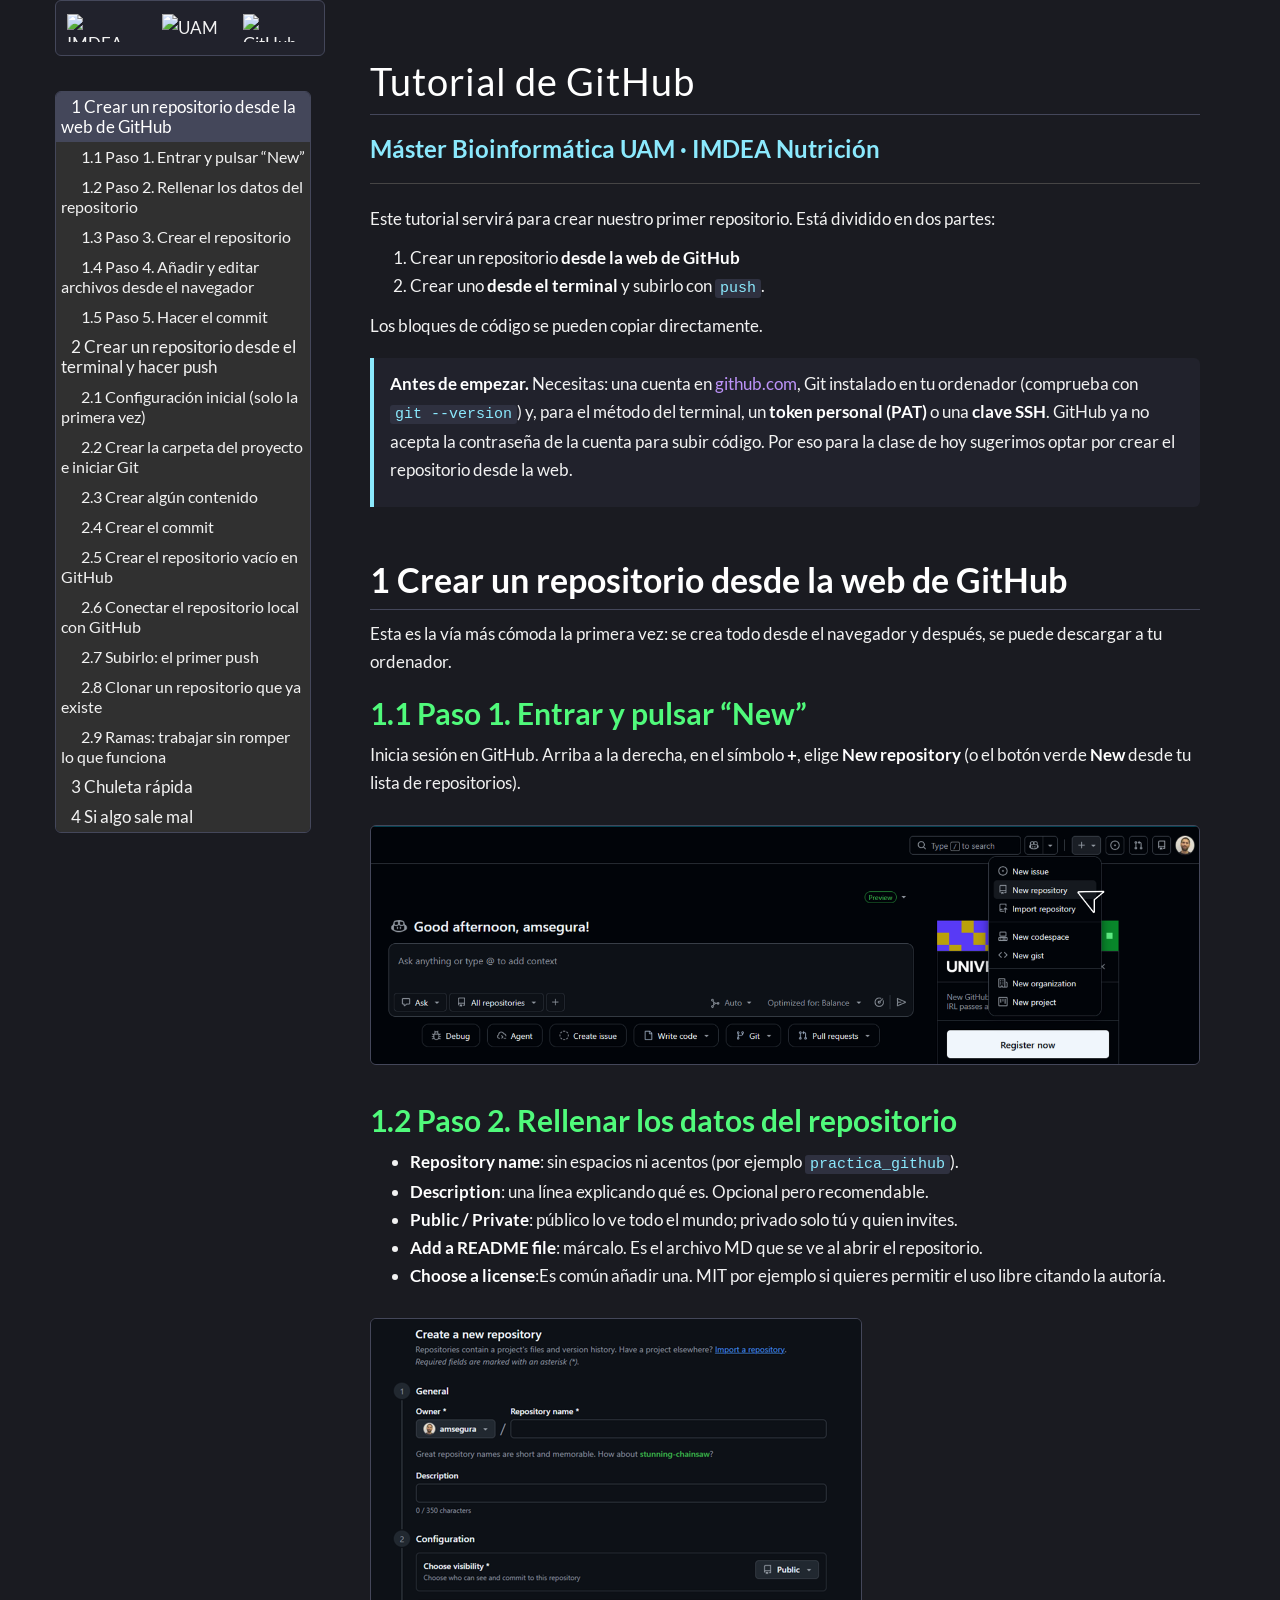
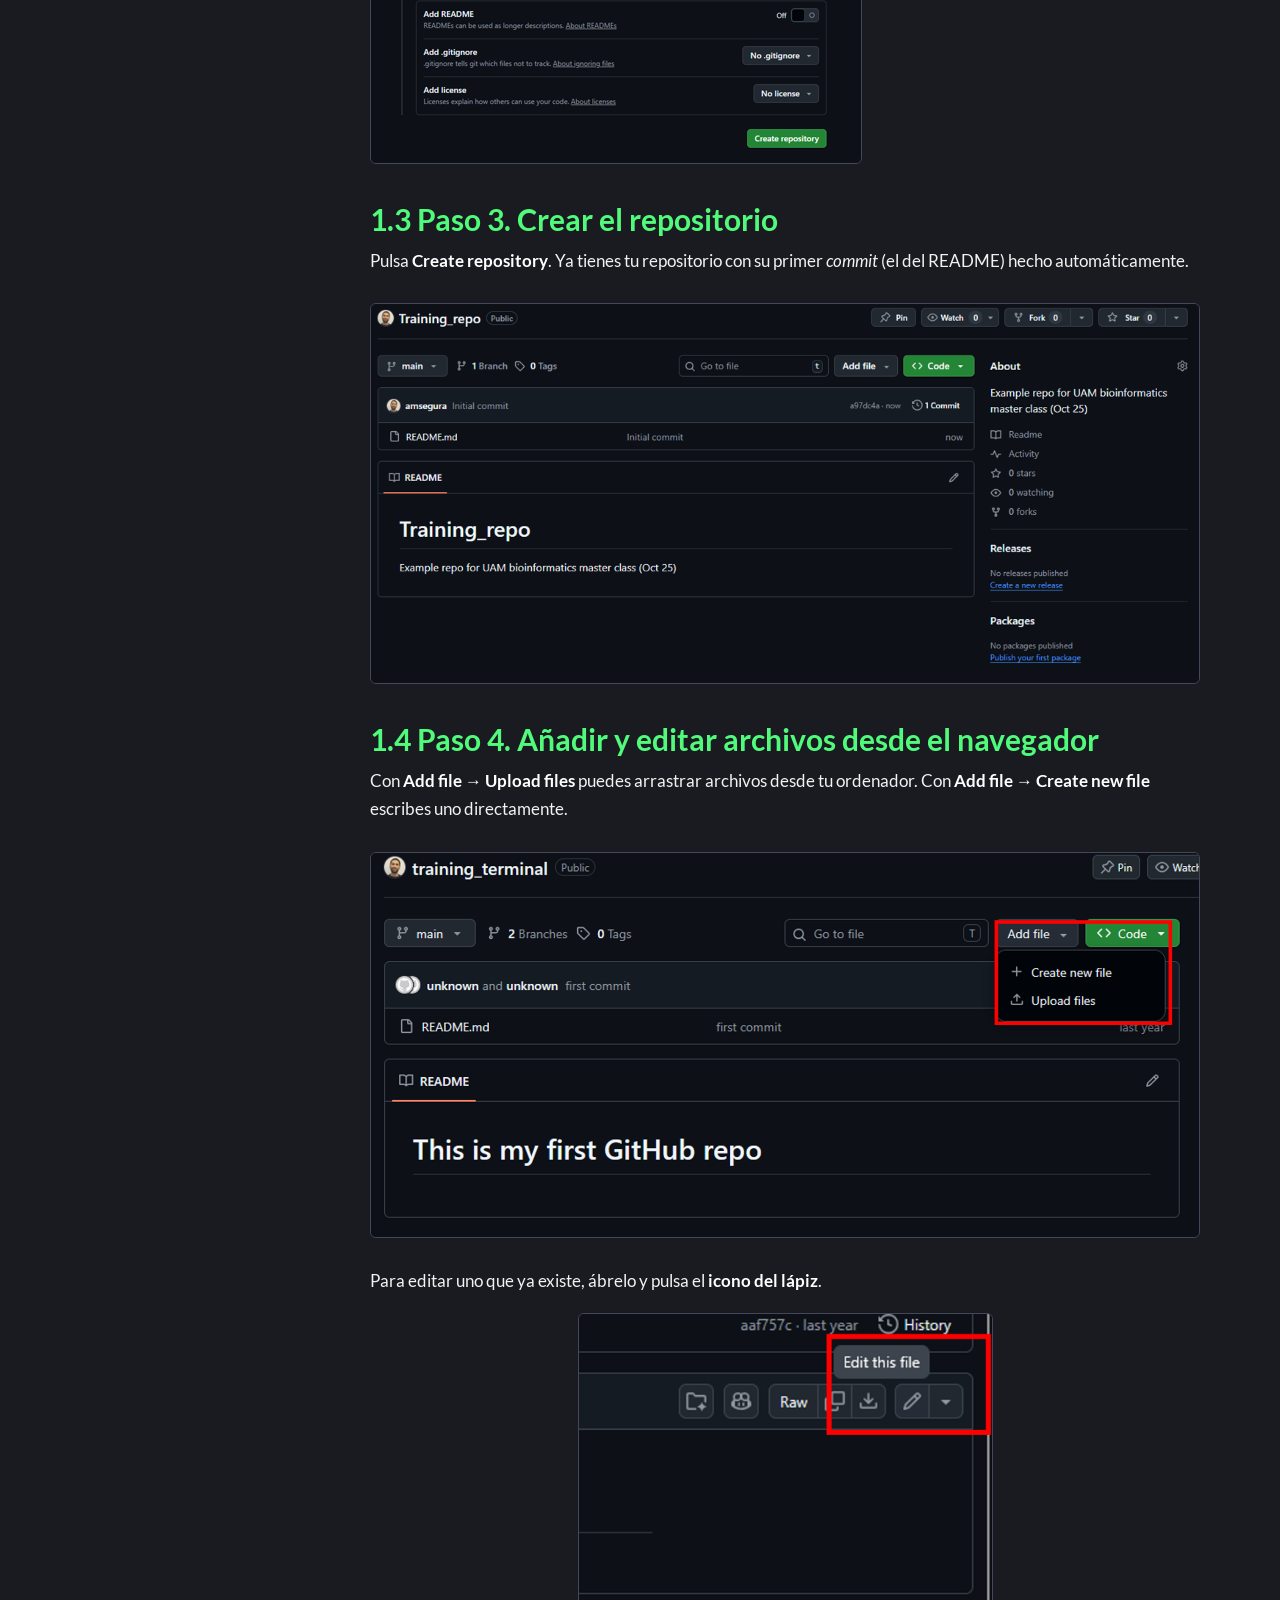
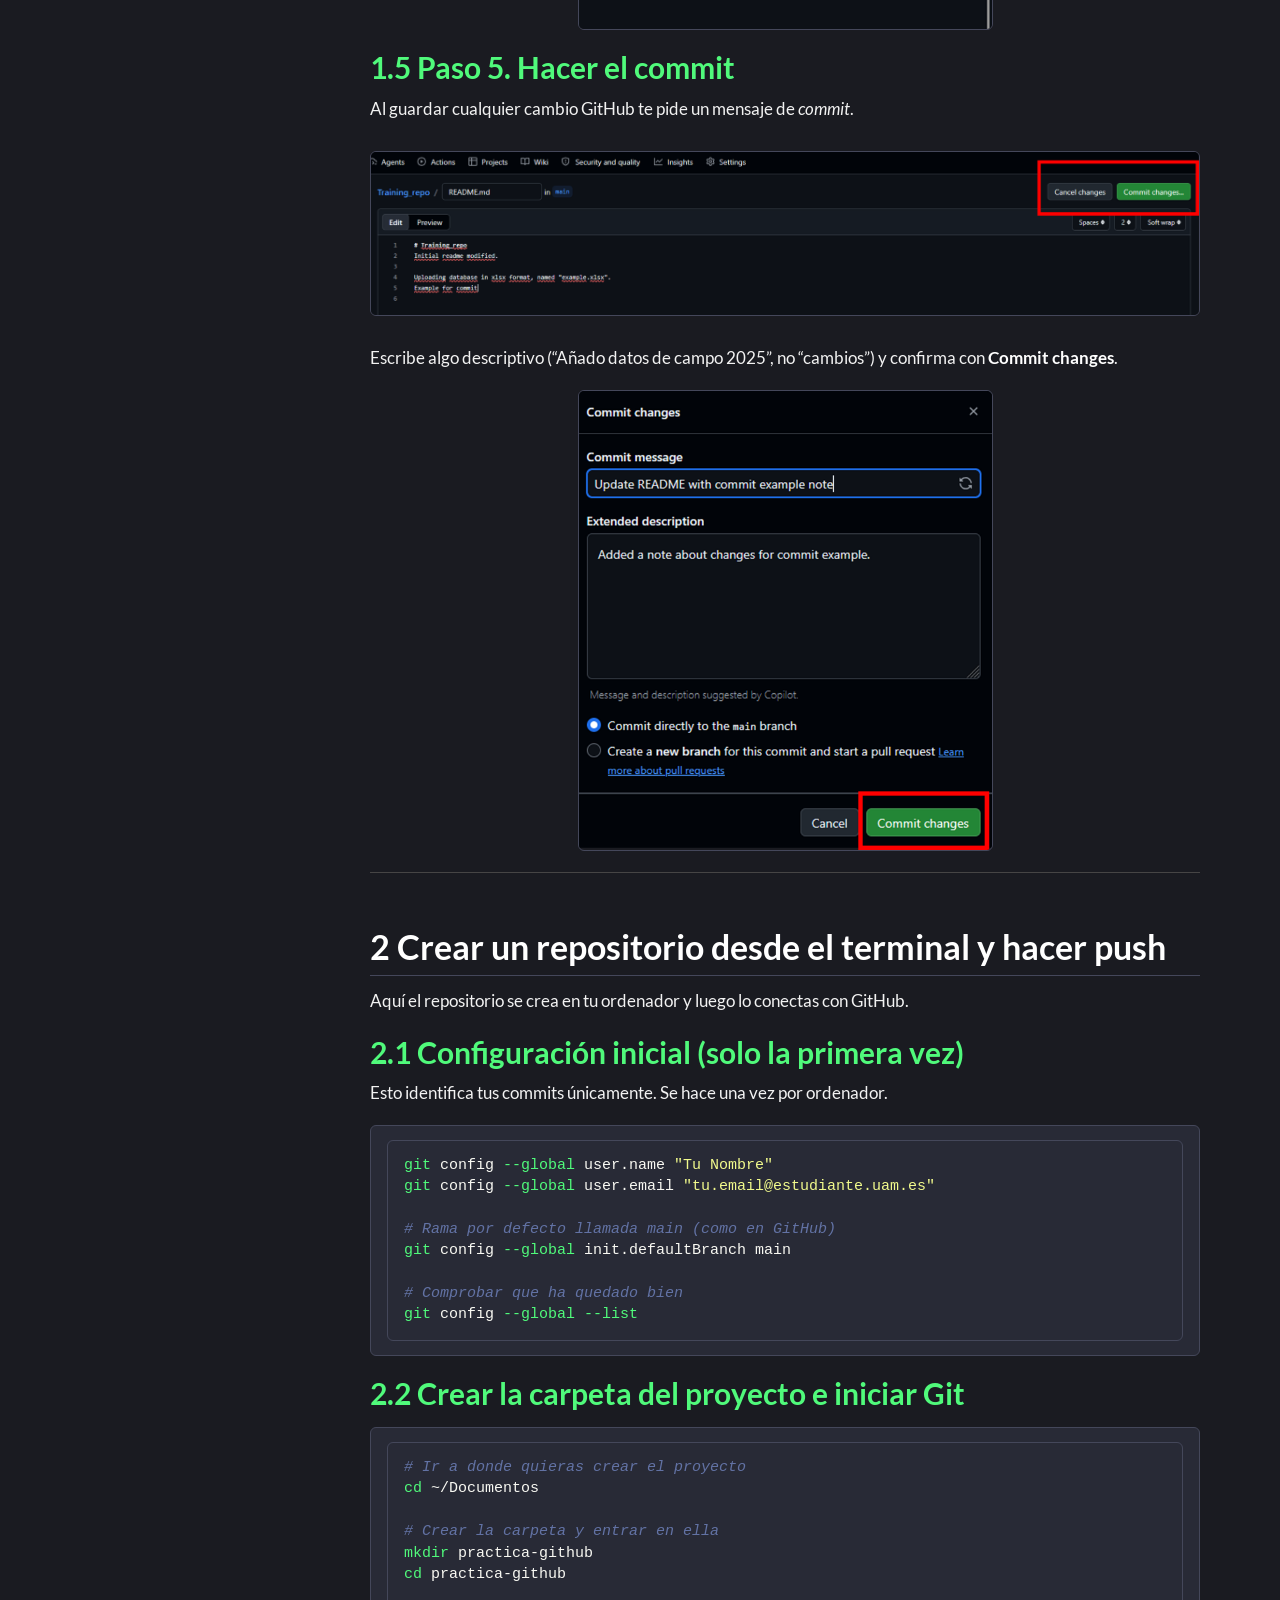
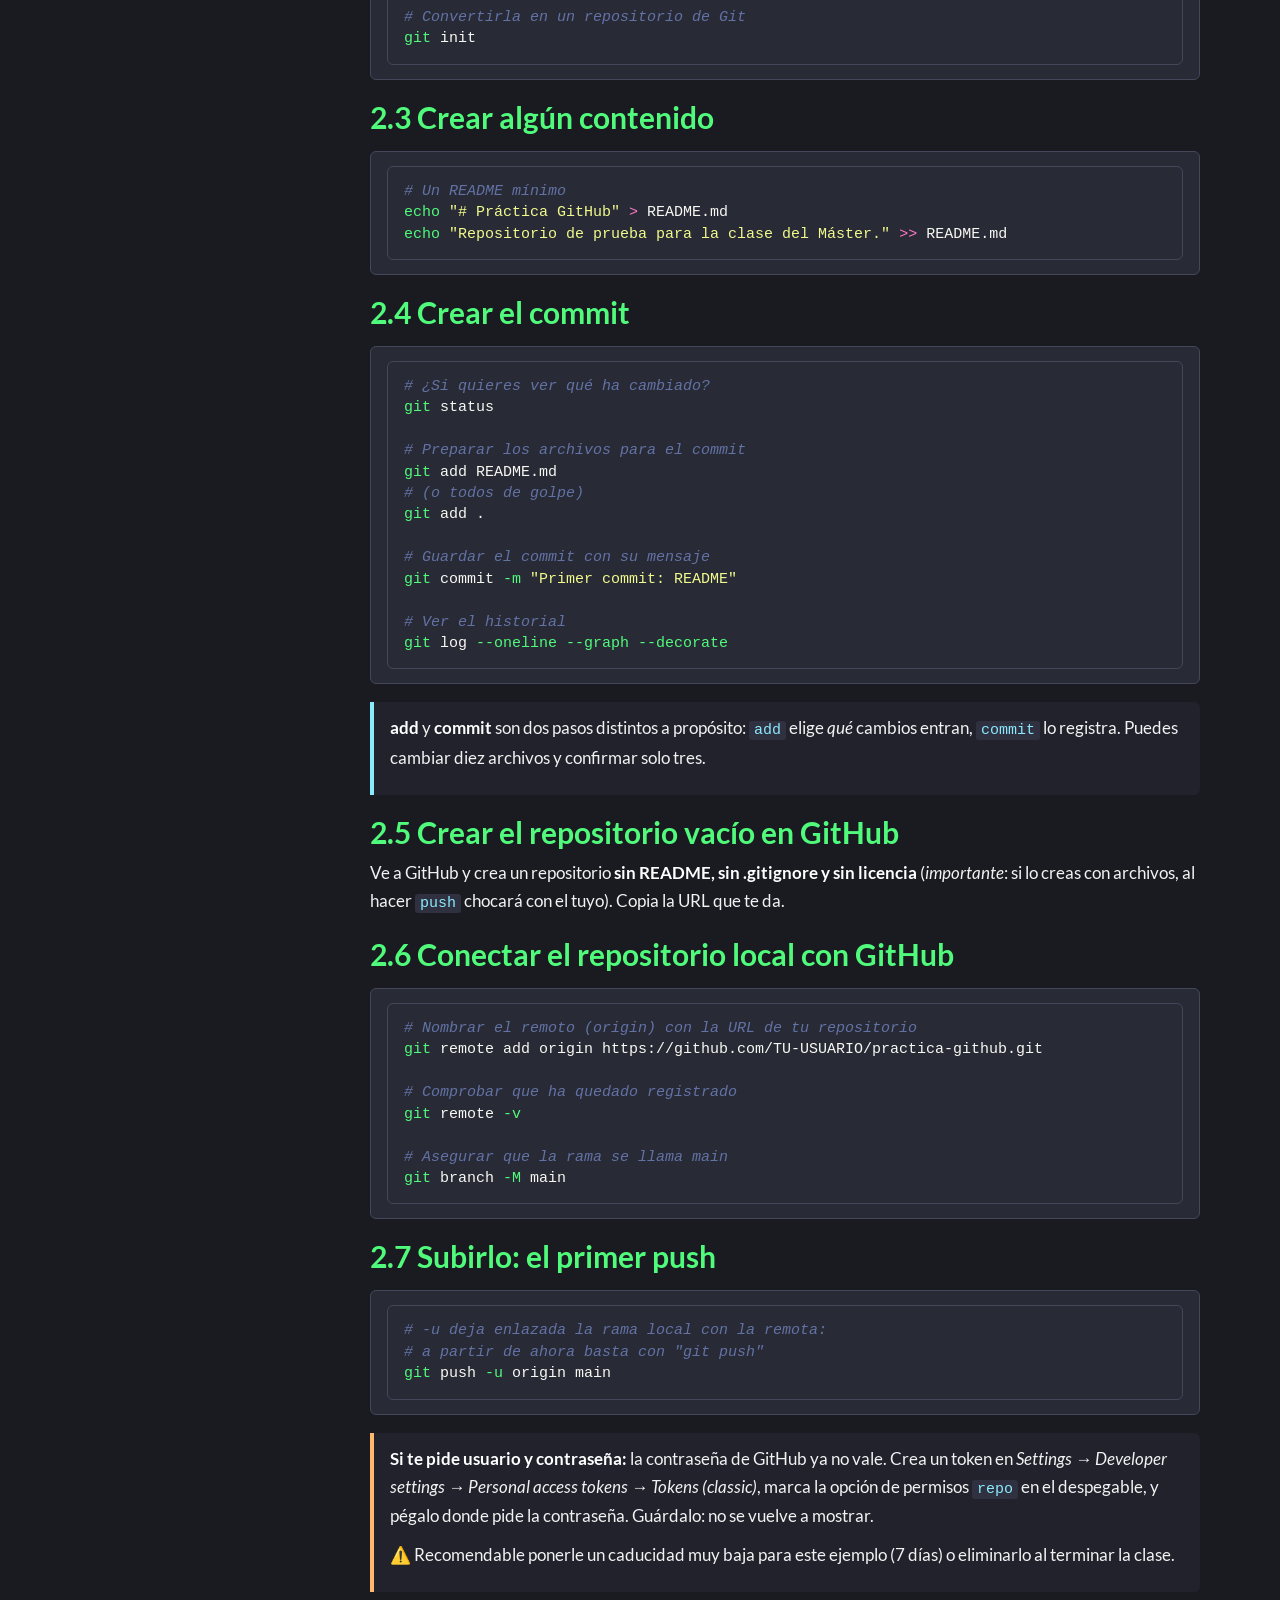
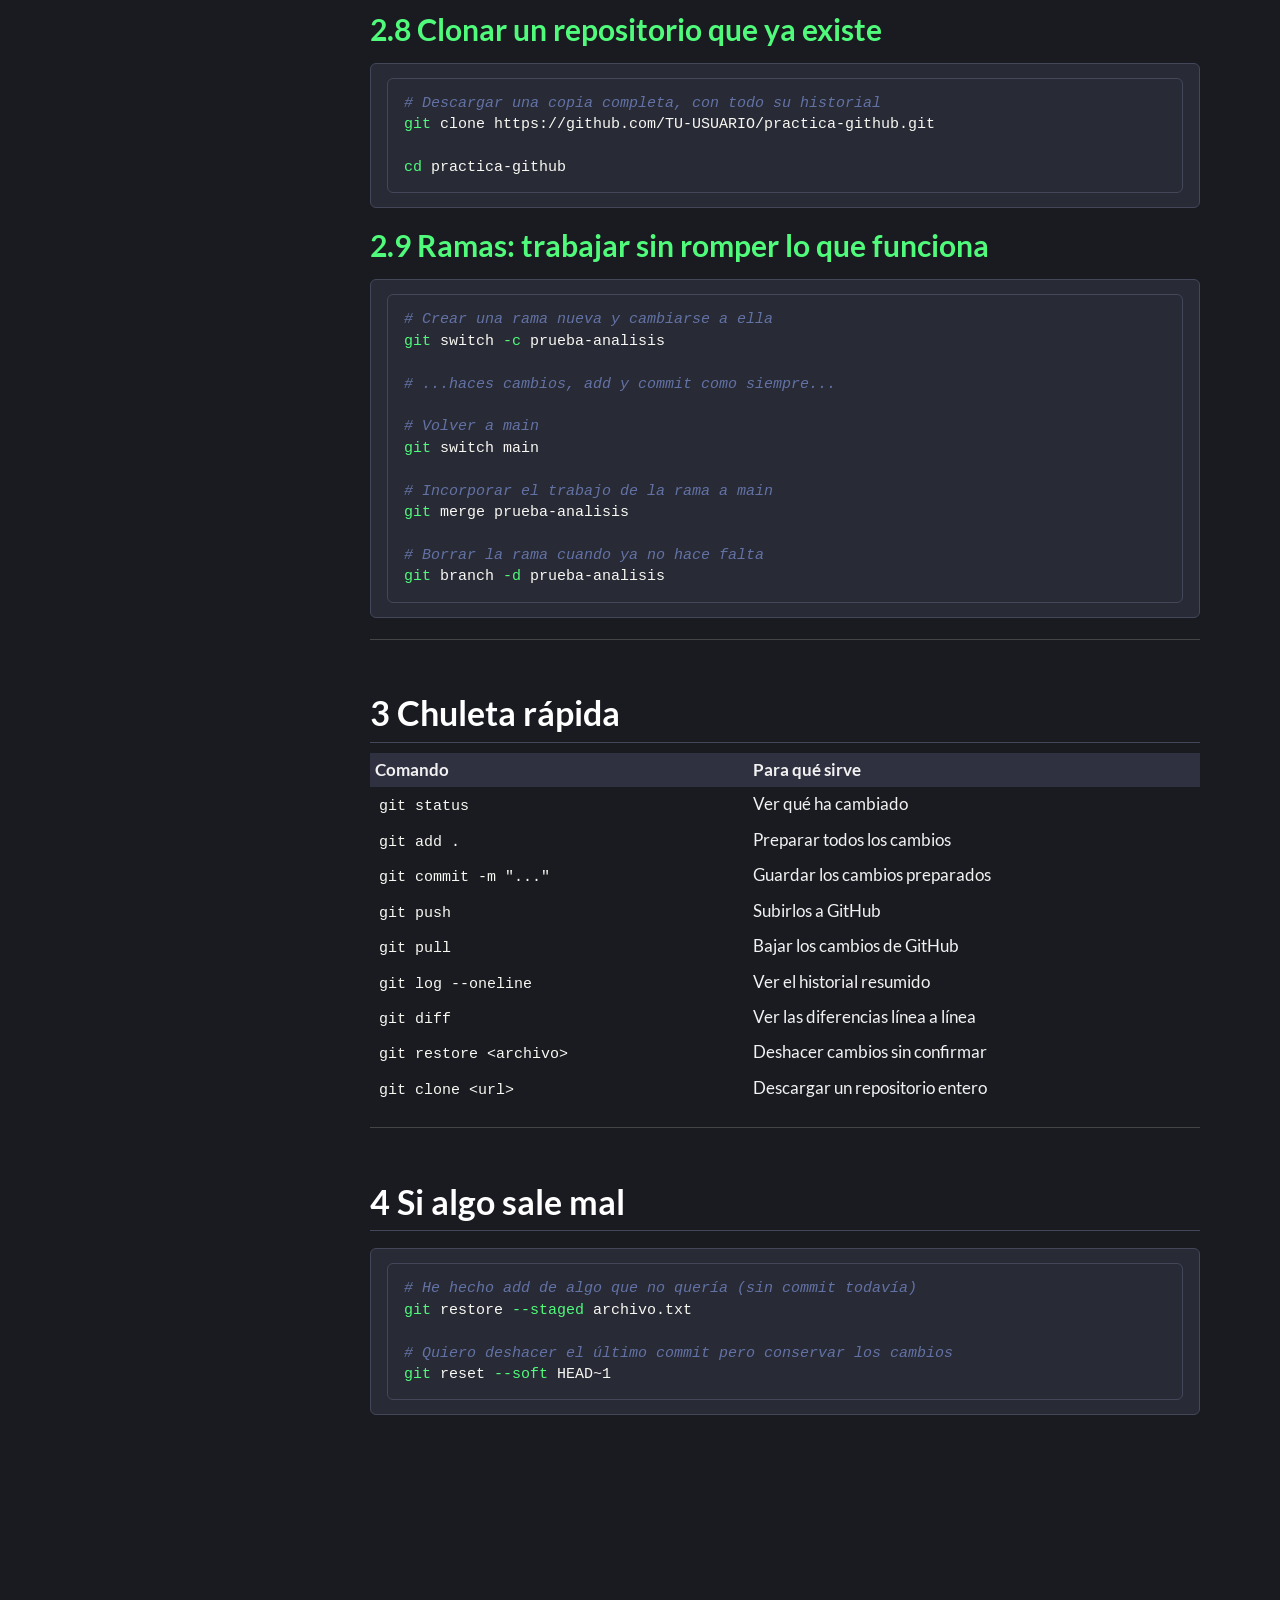
==== tutorial.html @ 756f5a96 "GitHub class update 2026" ====
<!DOCTYPE html>

<html>

<head>

<meta charset="utf-8" />
<meta name="generator" content="pandoc" />
<meta http-equiv="X-UA-Compatible" content="IE=EDGE" />


<meta name="author" content />


<title>Tutorial de GitHub</title>

<script>// Pandoc 2.9 adds attributes on both header and div. We remove the former (to
// be compatible with the behavior of Pandoc < 2.8).
document.addEventListener('DOMContentLoaded', function(e) {
  var hs = document.querySelectorAll("div.section[class*='level'] > :first-child");
  var i, h, a;
  for (i = 0; i < hs.length; i++) {
    h = hs[i];
    if (!/^h[1-6]$/i.test(h.tagName)) continue;  // it should be a header h1-h6
    a = h.attributes;
    while (a.length > 0) h.removeAttribute(a[0].name);
  }
});
</script>
<script>/*! jQuery v3.6.0 | (c) OpenJS Foundation and other contributors | jquery.org/license */
!function(e,t){"use strict";"object"==typeof module&&"object"==typeof module.exports?module.exports=e.document?t(e,!0):function(e){if(!e.document)throw new Error("jQuery requires a window with a document");return t(e)}:t(e)}("undefined"!=typeof window?window:this,function(C,e){"use strict";var t=[],r=Object.getPrototypeOf,s=t.slice,g=t.flat?function(e){return t.flat.call(e)}:function(e){return t.concat.apply([],e)},u=t.push,i=t.indexOf,n={},o=n.toString,v=n.hasOwnProperty,a=v.toString,l=a.call(Object),y={},m=function(e){return"function"==typeof e&&"number"!=typeof e.nodeType&&"function"!=typeof e.item},x=function(e){return null!=e&&e===e.window},E=C.document,c={type:!0,src:!0,nonce:!0,noModule:!0};function b(e,t,n){var r,i,o=(n=n||E).createElement("script");if(o.text=e,t)for(r in c)(i=t[r]||t.getAttribute&&t.getAttribute(r))&&o.setAttribute(r,i);n.head.appendChild(o).parentNode.removeChild(o)}function w(e){return null==e?e+"":"object"==typeof e||"function"==typeof e?n[o.call(e)]||"object":typeof e}var f="3.6.0",S=function(e,t){return new S.fn.init(e,t)};function p(e){var t=!!e&&"length"in e&&e.length,n=w(e);return!m(e)&&!x(e)&&("array"===n||0===t||"number"==typeof t&&0<t&&t-1 in e)}S.fn=S.prototype={jquery:f,constructor:S,length:0,toArray:function(){return s.call(this)},get:function(e){return null==e?s.call(this):e<0?this[e+this.length]:this[e]},pushStack:function(e){var t=S.merge(this.constructor(),e);return t.prevObject=this,t},each:function(e){return S.each(this,e)},map:function(n){return this.pushStack(S.map(this,function(e,t){return n.call(e,t,e)}))},slice:function(){return this.pushStack(s.apply(this,arguments))},first:function(){return this.eq(0)},last:function(){return this.eq(-1)},even:function(){return this.pushStack(S.grep(this,function(e,t){return(t+1)%2}))},odd:function(){return this.pushStack(S.grep(this,function(e,t){return t%2}))},eq:function(e){var t=this.length,n=+e+(e<0?t:0);return this.pushStack(0<=n&&n<t?[this[n]]:[])},end:function(){return this.prevObject||this.constructor()},push:u,sort:t.sort,splice:t.splice},S.extend=S.fn.extend=function(){var e,t,n,r,i,o,a=arguments[0]||{},s=1,u=arguments.length,l=!1;for("boolean"==typeof a&&(l=a,a=arguments[s]||{},s++),"object"==typeof a||m(a)||(a={}),s===u&&(a=this,s--);s<u;s++)if(null!=(e=arguments[s]))for(t in e)r=e[t],"__proto__"!==t&&a!==r&&(l&&r&&(S.isPlainObject(r)||(i=Array.isArray(r)))?(n=a[t],o=i&&!Array.isArray(n)?[]:i||S.isPlainObject(n)?n:{},i=!1,a[t]=S.extend(l,o,r)):void 0!==r&&(a[t]=r));return a},S.extend({expando:"jQuery"+(f+Math.random()).replace(/\D/g,""),isReady:!0,error:function(e){throw new Error(e)},noop:function(){},isPlainObject:function(e){var t,n;return!(!e||"[object Object]"!==o.call(e))&&(!(t=r(e))||"function"==typeof(n=v.call(t,"constructor")&&t.constructor)&&a.call(n)===l)},isEmptyObject:function(e){var t;for(t in e)return!1;return!0},globalEval:function(e,t,n){b(e,{nonce:t&&t.nonce},n)},each:function(e,t){var n,r=0;if(p(e)){for(n=e.length;r<n;r++)if(!1===t.call(e[r],r,e[r]))break}else for(r in e)if(!1===t.call(e[r],r,e[r]))break;return e},makeArray:function(e,t){var n=t||[];return null!=e&&(p(Object(e))?S.merge(n,"string"==typeof e?[e]:e):u.call(n,e)),n},inArray:function(e,t,n){return null==t?-1:i.call(t,e,n)},merge:function(e,t){for(var n=+t.length,r=0,i=e.length;r<n;r++)e[i++]=t[r];return e.length=i,e},grep:function(e,t,n){for(var r=[],i=0,o=e.length,a=!n;i<o;i++)!t(e[i],i)!==a&&r.push(e[i]);return r},map:function(e,t,n){var r,i,o=0,a=[];if(p(e))for(r=e.length;o<r;o++)null!=(i=t(e[o],o,n))&&a.push(i);else for(o in e)null!=(i=t(e[o],o,n))&&a.push(i);return g(a)},guid:1,support:y}),"function"==typeof Symbol&&(S.fn[Symbol.iterator]=t[Symbol.iterator]),S.each("Boolean Number String Function Array Date RegExp Object Error Symbol".split(" "),function(e,t){n["[object "+t+"]"]=t.toLowerCase()});var d=function(n){var e,d,b,o,i,h,f,g,w,u,l,T,C,a,E,v,s,c,y,S="sizzle"+1*new Date,p=n.document,k=0,r=0,m=ue(),x=ue(),A=ue(),N=ue(),j=function(e,t){return e===t&&(l=!0),0},D={}.hasOwnProperty,t=[],q=t.pop,L=t.push,H=t.push,O=t.slice,P=function(e,t){for(var n=0,r=e.length;n<r;n++)if(e[n]===t)return n;return-1},R="checked|selected|async|autofocus|autoplay|controls|defer|disabled|hidden|ismap|loop|multiple|open|readonly|required|scoped",M="[\\x20\\t\\r\\n\\f]",I="(?:\\\\[\\da-fA-F]{1,6}"+M+"?|\\\\[^\\r\\n\\f]|[\\w-]|[^\0-\\x7f])+",W="\\["+M+"*("+I+")(?:"+M+"*([*^$|!~]?=)"+M+"*(?:'((?:\\\\.|[^\\\\'])*)'|\"((?:\\\\.|[^\\\\\"])*)\"|("+I+"))|)"+M+"*\\]",F=":("+I+")(?:\\((('((?:\\\\.|[^\\\\'])*)'|\"((?:\\\\.|[^\\\\\"])*)\")|((?:\\\\.|[^\\\\()[\\]]|"+W+")*)|.*)\\)|)",B=new RegExp(M+"+","g"),$=new RegExp("^"+M+"+|((?:^|[^\\\\])(?:\\\\.)*)"+M+"+$","g"),_=new RegExp("^"+M+"*,"+M+"*"),z=new RegExp("^"+M+"*([>+~]|"+M+")"+M+"*"),U=new RegExp(M+"|>"),X=new RegExp(F),V=new RegExp("^"+I+"$"),G={ID:new RegExp("^#("+I+")"),CLASS:new RegExp("^\\.("+I+")"),TAG:new RegExp("^("+I+"|[*])"),ATTR:new RegExp("^"+W),PSEUDO:new RegExp("^"+F),CHILD:new RegExp("^:(only|first|last|nth|nth-last)-(child|of-type)(?:\\("+M+"*(even|odd|(([+-]|)(\\d*)n|)"+M+"*(?:([+-]|)"+M+"*(\\d+)|))"+M+"*\\)|)","i"),bool:new RegExp("^(?:"+R+")$","i"),needsContext:new RegExp("^"+M+"*[>+~]|:(even|odd|eq|gt|lt|nth|first|last)(?:\\("+M+"*((?:-\\d)?\\d*)"+M+"*\\)|)(?=[^-]|$)","i")},Y=/HTML$/i,Q=/^(?:input|select|textarea|button)$/i,J=/^h\d$/i,K=/^[^{]+\{\s*\[native \w/,Z=/^(?:#([\w-]+)|(\w+)|\.([\w-]+))$/,ee=/[+~]/,te=new RegExp("\\\\[\\da-fA-F]{1,6}"+M+"?|\\\\([^\\r\\n\\f])","g"),ne=function(e,t){var n="0x"+e.slice(1)-65536;return t||(n<0?String.fromCharCode(n+65536):String.fromCharCode(n>>10|55296,1023&n|56320))},re=/([\0-\x1f\x7f]|^-?\d)|^-$|[^\0-\x1f\x7f-\uFFFF\w-]/g,ie=function(e,t){return t?"\0"===e?"\ufffd":e.slice(0,-1)+"\\"+e.charCodeAt(e.length-1).toString(16)+" ":"\\"+e},oe=function(){T()},ae=be(function(e){return!0===e.disabled&&"fieldset"===e.nodeName.toLowerCase()},{dir:"parentNode",next:"legend"});try{H.apply(t=O.call(p.childNodes),p.childNodes),t[p.childNodes.length].nodeType}catch(e){H={apply:t.length?function(e,t){L.apply(e,O.call(t))}:function(e,t){var n=e.length,r=0;while(e[n++]=t[r++]);e.length=n-1}}}function se(t,e,n,r){var i,o,a,s,u,l,c,f=e&&e.ownerDocument,p=e?e.nodeType:9;if(n=n||[],"string"!=typeof t||!t||1!==p&&9!==p&&11!==p)return n;if(!r&&(T(e),e=e||C,E)){if(11!==p&&(u=Z.exec(t)))if(i=u[1]){if(9===p){if(!(a=e.getElementById(i)))return n;if(a.id===i)return n.push(a),n}else if(f&&(a=f.getElementById(i))&&y(e,a)&&a.id===i)return n.push(a),n}else{if(u[2])return H.apply(n,e.getElementsByTagName(t)),n;if((i=u[3])&&d.getElementsByClassName&&e.getElementsByClassName)return H.apply(n,e.getElementsByClassName(i)),n}if(d.qsa&&!N[t+" "]&&(!v||!v.test(t))&&(1!==p||"object"!==e.nodeName.toLowerCase())){if(c=t,f=e,1===p&&(U.test(t)||z.test(t))){(f=ee.test(t)&&ye(e.parentNode)||e)===e&&d.scope||((s=e.getAttribute("id"))?s=s.replace(re,ie):e.setAttribute("id",s=S)),o=(l=h(t)).length;while(o--)l[o]=(s?"#"+s:":scope")+" "+xe(l[o]);c=l.join(",")}try{return H.apply(n,f.querySelectorAll(c)),n}catch(e){N(t,!0)}finally{s===S&&e.removeAttribute("id")}}}return g(t.replace($,"$1"),e,n,r)}function ue(){var r=[];return function e(t,n){return r.push(t+" ")>b.cacheLength&&delete e[r.shift()],e[t+" "]=n}}function le(e){return e[S]=!0,e}function ce(e){var t=C.createElement("fieldset");try{return!!e(t)}catch(e){return!1}finally{t.parentNode&&t.parentNode.removeChild(t),t=null}}function fe(e,t){var n=e.split("|"),r=n.length;while(r--)b.attrHandle[n[r]]=t}function pe(e,t){var n=t&&e,r=n&&1===e.nodeType&&1===t.nodeType&&e.sourceIndex-t.sourceIndex;if(r)return r;if(n)while(n=n.nextSibling)if(n===t)return-1;return e?1:-1}function de(t){return function(e){return"input"===e.nodeName.toLowerCase()&&e.type===t}}function he(n){return function(e){var t=e.nodeName.toLowerCase();return("input"===t||"button"===t)&&e.type===n}}function ge(t){return function(e){return"form"in e?e.parentNode&&!1===e.disabled?"label"in e?"label"in e.parentNode?e.parentNode.disabled===t:e.disabled===t:e.isDisabled===t||e.isDisabled!==!t&&ae(e)===t:e.disabled===t:"label"in e&&e.disabled===t}}function ve(a){return le(function(o){return o=+o,le(function(e,t){var n,r=a([],e.length,o),i=r.length;while(i--)e[n=r[i]]&&(e[n]=!(t[n]=e[n]))})})}function ye(e){return e&&"undefined"!=typeof e.getElementsByTagName&&e}for(e in d=se.support={},i=se.isXML=function(e){var t=e&&e.namespaceURI,n=e&&(e.ownerDocument||e).documentElement;return!Y.test(t||n&&n.nodeName||"HTML")},T=se.setDocument=function(e){var t,n,r=e?e.ownerDocument||e:p;return r!=C&&9===r.nodeType&&r.documentElement&&(a=(C=r).documentElement,E=!i(C),p!=C&&(n=C.defaultView)&&n.top!==n&&(n.addEventListener?n.addEventListener("unload",oe,!1):n.attachEvent&&n.attachEvent("onunload",oe)),d.scope=ce(function(e){return a.appendChild(e).appendChild(C.createElement("div")),"undefined"!=typeof e.querySelectorAll&&!e.querySelectorAll(":scope fieldset div").length}),d.attributes=ce(function(e){return e.className="i",!e.getAttribute("className")}),d.getElementsByTagName=ce(function(e){return e.appendChild(C.createComment("")),!e.getElementsByTagName("*").length}),d.getElementsByClassName=K.test(C.getElementsByClassName),d.getById=ce(function(e){return a.appendChild(e).id=S,!C.getElementsByName||!C.getElementsByName(S).length}),d.getById?(b.filter.ID=function(e){var t=e.replace(te,ne);return function(e){return e.getAttribute("id")===t}},b.find.ID=function(e,t){if("undefined"!=typeof t.getElementById&&E){var n=t.getElementById(e);return n?[n]:[]}}):(b.filter.ID=function(e){var n=e.replace(te,ne);return function(e){var t="undefined"!=typeof e.getAttributeNode&&e.getAttributeNode("id");return t&&t.value===n}},b.find.ID=function(e,t){if("undefined"!=typeof t.getElementById&&E){var n,r,i,o=t.getElementById(e);if(o){if((n=o.getAttributeNode("id"))&&n.value===e)return[o];i=t.getElementsByName(e),r=0;while(o=i[r++])if((n=o.getAttributeNode("id"))&&n.value===e)return[o]}return[]}}),b.find.TAG=d.getElementsByTagName?function(e,t){return"undefined"!=typeof t.getElementsByTagName?t.getElementsByTagName(e):d.qsa?t.querySelectorAll(e):void 0}:function(e,t){var n,r=[],i=0,o=t.getElementsByTagName(e);if("*"===e){while(n=o[i++])1===n.nodeType&&r.push(n);return r}return o},b.find.CLASS=d.getElementsByClassName&&function(e,t){if("undefined"!=typeof t.getElementsByClassName&&E)return t.getElementsByClassName(e)},s=[],v=[],(d.qsa=K.test(C.querySelectorAll))&&(ce(function(e){var t;a.appendChild(e).innerHTML="<a id='"+S+"'></a><select id='"+S+"-\r\\' msallowcapture=''><option selected=''></option></select>",e.querySelectorAll("[msallowcapture^='']").length&&v.push("[*^$]="+M+"*(?:''|\"\")"),e.querySelectorAll("[selected]").length||v.push("\\["+M+"*(?:value|"+R+")"),e.querySelectorAll("[id~="+S+"-]").length||v.push("~="),(t=C.createElement("input")).setAttribute("name",""),e.appendChild(t),e.querySelectorAll("[name='']").length||v.push("\\["+M+"*name"+M+"*="+M+"*(?:''|\"\")"),e.querySelectorAll(":checked").length||v.push(":checked"),e.querySelectorAll("a#"+S+"+*").length||v.push(".#.+[+~]"),e.querySelectorAll("\\\f"),v.push("[\\r\\n\\f]")}),ce(function(e){e.innerHTML="<a href='' disabled='disabled'></a><select disabled='disabled'><option/></select>";var t=C.createElement("input");t.setAttribute("type","hidden"),e.appendChild(t).setAttribute("name","D"),e.querySelectorAll("[name=d]").length&&v.push("name"+M+"*[*^$|!~]?="),2!==e.querySelectorAll(":enabled").length&&v.push(":enabled",":disabled"),a.appendChild(e).disabled=!0,2!==e.querySelectorAll(":disabled").length&&v.push(":enabled",":disabled"),e.querySelectorAll("*,:x"),v.push(",.*:")})),(d.matchesSelector=K.test(c=a.matches||a.webkitMatchesSelector||a.mozMatchesSelector||a.oMatchesSelector||a.msMatchesSelector))&&ce(function(e){d.disconnectedMatch=c.call(e,"*"),c.call(e,"[s!='']:x"),s.push("!=",F)}),v=v.length&&new RegExp(v.join("|")),s=s.length&&new RegExp(s.join("|")),t=K.test(a.compareDocumentPosition),y=t||K.test(a.contains)?function(e,t){var n=9===e.nodeType?e.documentElement:e,r=t&&t.parentNode;return e===r||!(!r||1!==r.nodeType||!(n.contains?n.contains(r):e.compareDocumentPosition&&16&e.compareDocumentPosition(r)))}:function(e,t){if(t)while(t=t.parentNode)if(t===e)return!0;return!1},j=t?function(e,t){if(e===t)return l=!0,0;var n=!e.compareDocumentPosition-!t.compareDocumentPosition;return n||(1&(n=(e.ownerDocument||e)==(t.ownerDocument||t)?e.compareDocumentPosition(t):1)||!d.sortDetached&&t.compareDocumentPosition(e)===n?e==C||e.ownerDocument==p&&y(p,e)?-1:t==C||t.ownerDocument==p&&y(p,t)?1:u?P(u,e)-P(u,t):0:4&n?-1:1)}:function(e,t){if(e===t)return l=!0,0;var n,r=0,i=e.parentNode,o=t.parentNode,a=[e],s=[t];if(!i||!o)return e==C?-1:t==C?1:i?-1:o?1:u?P(u,e)-P(u,t):0;if(i===o)return pe(e,t);n=e;while(n=n.parentNode)a.unshift(n);n=t;while(n=n.parentNode)s.unshift(n);while(a[r]===s[r])r++;return r?pe(a[r],s[r]):a[r]==p?-1:s[r]==p?1:0}),C},se.matches=function(e,t){return se(e,null,null,t)},se.matchesSelector=function(e,t){if(T(e),d.matchesSelector&&E&&!N[t+" "]&&(!s||!s.test(t))&&(!v||!v.test(t)))try{var n=c.call(e,t);if(n||d.disconnectedMatch||e.document&&11!==e.document.nodeType)return n}catch(e){N(t,!0)}return 0<se(t,C,null,[e]).length},se.contains=function(e,t){return(e.ownerDocument||e)!=C&&T(e),y(e,t)},se.attr=function(e,t){(e.ownerDocument||e)!=C&&T(e);var n=b.attrHandle[t.toLowerCase()],r=n&&D.call(b.attrHandle,t.toLowerCase())?n(e,t,!E):void 0;return void 0!==r?r:d.attributes||!E?e.getAttribute(t):(r=e.getAttributeNode(t))&&r.specified?r.value:null},se.escape=function(e){return(e+"").replace(re,ie)},se.error=function(e){throw new Error("Syntax error, unrecognized expression: "+e)},se.uniqueSort=function(e){var t,n=[],r=0,i=0;if(l=!d.detectDuplicates,u=!d.sortStable&&e.slice(0),e.sort(j),l){while(t=e[i++])t===e[i]&&(r=n.push(i));while(r--)e.splice(n[r],1)}return u=null,e},o=se.getText=function(e){var t,n="",r=0,i=e.nodeType;if(i){if(1===i||9===i||11===i){if("string"==typeof e.textContent)return e.textContent;for(e=e.firstChild;e;e=e.nextSibling)n+=o(e)}else if(3===i||4===i)return e.nodeValue}else while(t=e[r++])n+=o(t);return n},(b=se.selectors={cacheLength:50,createPseudo:le,match:G,attrHandle:{},find:{},relative:{">":{dir:"parentNode",first:!0}," ":{dir:"parentNode"},"+":{dir:"previousSibling",first:!0},"~":{dir:"previousSibling"}},preFilter:{ATTR:function(e){return e[1]=e[1].replace(te,ne),e[3]=(e[3]||e[4]||e[5]||"").replace(te,ne),"~="===e[2]&&(e[3]=" "+e[3]+" "),e.slice(0,4)},CHILD:function(e){return e[1]=e[1].toLowerCase(),"nth"===e[1].slice(0,3)?(e[3]||se.error(e[0]),e[4]=+(e[4]?e[5]+(e[6]||1):2*("even"===e[3]||"odd"===e[3])),e[5]=+(e[7]+e[8]||"odd"===e[3])):e[3]&&se.error(e[0]),e},PSEUDO:function(e){var t,n=!e[6]&&e[2];return G.CHILD.test(e[0])?null:(e[3]?e[2]=e[4]||e[5]||"":n&&X.test(n)&&(t=h(n,!0))&&(t=n.indexOf(")",n.length-t)-n.length)&&(e[0]=e[0].slice(0,t),e[2]=n.slice(0,t)),e.slice(0,3))}},filter:{TAG:function(e){var t=e.replace(te,ne).toLowerCase();return"*"===e?function(){return!0}:function(e){return e.nodeName&&e.nodeName.toLowerCase()===t}},CLASS:function(e){var t=m[e+" "];return t||(t=new RegExp("(^|"+M+")"+e+"("+M+"|$)"))&&m(e,function(e){return t.test("string"==typeof e.className&&e.className||"undefined"!=typeof e.getAttribute&&e.getAttribute("class")||"")})},ATTR:function(n,r,i){return function(e){var t=se.attr(e,n);return null==t?"!="===r:!r||(t+="","="===r?t===i:"!="===r?t!==i:"^="===r?i&&0===t.indexOf(i):"*="===r?i&&-1<t.indexOf(i):"$="===r?i&&t.slice(-i.length)===i:"~="===r?-1<(" "+t.replace(B," ")+" ").indexOf(i):"|="===r&&(t===i||t.slice(0,i.length+1)===i+"-"))}},CHILD:function(h,e,t,g,v){var y="nth"!==h.slice(0,3),m="last"!==h.slice(-4),x="of-type"===e;return 1===g&&0===v?function(e){return!!e.parentNode}:function(e,t,n){var r,i,o,a,s,u,l=y!==m?"nextSibling":"previousSibling",c=e.parentNode,f=x&&e.nodeName.toLowerCase(),p=!n&&!x,d=!1;if(c){if(y){while(l){a=e;while(a=a[l])if(x?a.nodeName.toLowerCase()===f:1===a.nodeType)return!1;u=l="only"===h&&!u&&"nextSibling"}return!0}if(u=[m?c.firstChild:c.lastChild],m&&p){d=(s=(r=(i=(o=(a=c)[S]||(a[S]={}))[a.uniqueID]||(o[a.uniqueID]={}))[h]||[])[0]===k&&r[1])&&r[2],a=s&&c.childNodes[s];while(a=++s&&a&&a[l]||(d=s=0)||u.pop())if(1===a.nodeType&&++d&&a===e){i[h]=[k,s,d];break}}else if(p&&(d=s=(r=(i=(o=(a=e)[S]||(a[S]={}))[a.uniqueID]||(o[a.uniqueID]={}))[h]||[])[0]===k&&r[1]),!1===d)while(a=++s&&a&&a[l]||(d=s=0)||u.pop())if((x?a.nodeName.toLowerCase()===f:1===a.nodeType)&&++d&&(p&&((i=(o=a[S]||(a[S]={}))[a.uniqueID]||(o[a.uniqueID]={}))[h]=[k,d]),a===e))break;return(d-=v)===g||d%g==0&&0<=d/g}}},PSEUDO:function(e,o){var t,a=b.pseudos[e]||b.setFilters[e.toLowerCase()]||se.error("unsupported pseudo: "+e);return a[S]?a(o):1<a.length?(t=[e,e,"",o],b.setFilters.hasOwnProperty(e.toLowerCase())?le(function(e,t){var n,r=a(e,o),i=r.length;while(i--)e[n=P(e,r[i])]=!(t[n]=r[i])}):function(e){return a(e,0,t)}):a}},pseudos:{not:le(function(e){var r=[],i=[],s=f(e.replace($,"$1"));return s[S]?le(function(e,t,n,r){var i,o=s(e,null,r,[]),a=e.length;while(a--)(i=o[a])&&(e[a]=!(t[a]=i))}):function(e,t,n){return r[0]=e,s(r,null,n,i),r[0]=null,!i.pop()}}),has:le(function(t){return function(e){return 0<se(t,e).length}}),contains:le(function(t){return t=t.replace(te,ne),function(e){return-1<(e.textContent||o(e)).indexOf(t)}}),lang:le(function(n){return V.test(n||"")||se.error("unsupported lang: "+n),n=n.replace(te,ne).toLowerCase(),function(e){var t;do{if(t=E?e.lang:e.getAttribute("xml:lang")||e.getAttribute("lang"))return(t=t.toLowerCase())===n||0===t.indexOf(n+"-")}while((e=e.parentNode)&&1===e.nodeType);return!1}}),target:function(e){var t=n.location&&n.location.hash;return t&&t.slice(1)===e.id},root:function(e){return e===a},focus:function(e){return e===C.activeElement&&(!C.hasFocus||C.hasFocus())&&!!(e.type||e.href||~e.tabIndex)},enabled:ge(!1),disabled:ge(!0),checked:function(e){var t=e.nodeName.toLowerCase();return"input"===t&&!!e.checked||"option"===t&&!!e.selected},selected:function(e){return e.parentNode&&e.parentNode.selectedIndex,!0===e.selected},empty:function(e){for(e=e.firstChild;e;e=e.nextSibling)if(e.nodeType<6)return!1;return!0},parent:function(e){return!b.pseudos.empty(e)},header:function(e){return J.test(e.nodeName)},input:function(e){return Q.test(e.nodeName)},button:function(e){var t=e.nodeName.toLowerCase();return"input"===t&&"button"===e.type||"button"===t},text:function(e){var t;return"input"===e.nodeName.toLowerCase()&&"text"===e.type&&(null==(t=e.getAttribute("type"))||"text"===t.toLowerCase())},first:ve(function(){return[0]}),last:ve(function(e,t){return[t-1]}),eq:ve(function(e,t,n){return[n<0?n+t:n]}),even:ve(function(e,t){for(var n=0;n<t;n+=2)e.push(n);return e}),odd:ve(function(e,t){for(var n=1;n<t;n+=2)e.push(n);return e}),lt:ve(function(e,t,n){for(var r=n<0?n+t:t<n?t:n;0<=--r;)e.push(r);return e}),gt:ve(function(e,t,n){for(var r=n<0?n+t:n;++r<t;)e.push(r);return e})}}).pseudos.nth=b.pseudos.eq,{radio:!0,checkbox:!0,file:!0,password:!0,image:!0})b.pseudos[e]=de(e);for(e in{submit:!0,reset:!0})b.pseudos[e]=he(e);function me(){}function xe(e){for(var t=0,n=e.length,r="";t<n;t++)r+=e[t].value;return r}function be(s,e,t){var u=e.dir,l=e.next,c=l||u,f=t&&"parentNode"===c,p=r++;return e.first?function(e,t,n){while(e=e[u])if(1===e.nodeType||f)return s(e,t,n);return!1}:function(e,t,n){var r,i,o,a=[k,p];if(n){while(e=e[u])if((1===e.nodeType||f)&&s(e,t,n))return!0}else while(e=e[u])if(1===e.nodeType||f)if(i=(o=e[S]||(e[S]={}))[e.uniqueID]||(o[e.uniqueID]={}),l&&l===e.nodeName.toLowerCase())e=e[u]||e;else{if((r=i[c])&&r[0]===k&&r[1]===p)return a[2]=r[2];if((i[c]=a)[2]=s(e,t,n))return!0}return!1}}function we(i){return 1<i.length?function(e,t,n){var r=i.length;while(r--)if(!i[r](e,t,n))return!1;return!0}:i[0]}function Te(e,t,n,r,i){for(var o,a=[],s=0,u=e.length,l=null!=t;s<u;s++)(o=e[s])&&(n&&!n(o,r,i)||(a.push(o),l&&t.push(s)));return a}function Ce(d,h,g,v,y,e){return v&&!v[S]&&(v=Ce(v)),y&&!y[S]&&(y=Ce(y,e)),le(function(e,t,n,r){var i,o,a,s=[],u=[],l=t.length,c=e||function(e,t,n){for(var r=0,i=t.length;r<i;r++)se(e,t[r],n);return n}(h||"*",n.nodeType?[n]:n,[]),f=!d||!e&&h?c:Te(c,s,d,n,r),p=g?y||(e?d:l||v)?[]:t:f;if(g&&g(f,p,n,r),v){i=Te(p,u),v(i,[],n,r),o=i.length;while(o--)(a=i[o])&&(p[u[o]]=!(f[u[o]]=a))}if(e){if(y||d){if(y){i=[],o=p.length;while(o--)(a=p[o])&&i.push(f[o]=a);y(null,p=[],i,r)}o=p.length;while(o--)(a=p[o])&&-1<(i=y?P(e,a):s[o])&&(e[i]=!(t[i]=a))}}else p=Te(p===t?p.splice(l,p.length):p),y?y(null,t,p,r):H.apply(t,p)})}function Ee(e){for(var i,t,n,r=e.length,o=b.relative[e[0].type],a=o||b.relative[" "],s=o?1:0,u=be(function(e){return e===i},a,!0),l=be(function(e){return-1<P(i,e)},a,!0),c=[function(e,t,n){var r=!o&&(n||t!==w)||((i=t).nodeType?u(e,t,n):l(e,t,n));return i=null,r}];s<r;s++)if(t=b.relative[e[s].type])c=[be(we(c),t)];else{if((t=b.filter[e[s].type].apply(null,e[s].matches))[S]){for(n=++s;n<r;n++)if(b.relative[e[n].type])break;return Ce(1<s&&we(c),1<s&&xe(e.slice(0,s-1).concat({value:" "===e[s-2].type?"*":""})).replace($,"$1"),t,s<n&&Ee(e.slice(s,n)),n<r&&Ee(e=e.slice(n)),n<r&&xe(e))}c.push(t)}return we(c)}return me.prototype=b.filters=b.pseudos,b.setFilters=new me,h=se.tokenize=function(e,t){var n,r,i,o,a,s,u,l=x[e+" "];if(l)return t?0:l.slice(0);a=e,s=[],u=b.preFilter;while(a){for(o in n&&!(r=_.exec(a))||(r&&(a=a.slice(r[0].length)||a),s.push(i=[])),n=!1,(r=z.exec(a))&&(n=r.shift(),i.push({value:n,type:r[0].replace($," ")}),a=a.slice(n.length)),b.filter)!(r=G[o].exec(a))||u[o]&&!(r=u[o](r))||(n=r.shift(),i.push({value:n,type:o,matches:r}),a=a.slice(n.length));if(!n)break}return t?a.length:a?se.error(e):x(e,s).slice(0)},f=se.compile=function(e,t){var n,v,y,m,x,r,i=[],o=[],a=A[e+" "];if(!a){t||(t=h(e)),n=t.length;while(n--)(a=Ee(t[n]))[S]?i.push(a):o.push(a);(a=A(e,(v=o,m=0<(y=i).length,x=0<v.length,r=function(e,t,n,r,i){var o,a,s,u=0,l="0",c=e&&[],f=[],p=w,d=e||x&&b.find.TAG("*",i),h=k+=null==p?1:Math.random()||.1,g=d.length;for(i&&(w=t==C||t||i);l!==g&&null!=(o=d[l]);l++){if(x&&o){a=0,t||o.ownerDocument==C||(T(o),n=!E);while(s=v[a++])if(s(o,t||C,n)){r.push(o);break}i&&(k=h)}m&&((o=!s&&o)&&u--,e&&c.push(o))}if(u+=l,m&&l!==u){a=0;while(s=y[a++])s(c,f,t,n);if(e){if(0<u)while(l--)c[l]||f[l]||(f[l]=q.call(r));f=Te(f)}H.apply(r,f),i&&!e&&0<f.length&&1<u+y.length&&se.uniqueSort(r)}return i&&(k=h,w=p),c},m?le(r):r))).selector=e}return a},g=se.select=function(e,t,n,r){var i,o,a,s,u,l="function"==typeof e&&e,c=!r&&h(e=l.selector||e);if(n=n||[],1===c.length){if(2<(o=c[0]=c[0].slice(0)).length&&"ID"===(a=o[0]).type&&9===t.nodeType&&E&&b.relative[o[1].type]){if(!(t=(b.find.ID(a.matches[0].replace(te,ne),t)||[])[0]))return n;l&&(t=t.parentNode),e=e.slice(o.shift().value.length)}i=G.needsContext.test(e)?0:o.length;while(i--){if(a=o[i],b.relative[s=a.type])break;if((u=b.find[s])&&(r=u(a.matches[0].replace(te,ne),ee.test(o[0].type)&&ye(t.parentNode)||t))){if(o.splice(i,1),!(e=r.length&&xe(o)))return H.apply(n,r),n;break}}}return(l||f(e,c))(r,t,!E,n,!t||ee.test(e)&&ye(t.parentNode)||t),n},d.sortStable=S.split("").sort(j).join("")===S,d.detectDuplicates=!!l,T(),d.sortDetached=ce(function(e){return 1&e.compareDocumentPosition(C.createElement("fieldset"))}),ce(function(e){return e.innerHTML="<a href='#'></a>","#"===e.firstChild.getAttribute("href")})||fe("type|href|height|width",function(e,t,n){if(!n)return e.getAttribute(t,"type"===t.toLowerCase()?1:2)}),d.attributes&&ce(function(e){return e.innerHTML="<input/>",e.firstChild.setAttribute("value",""),""===e.firstChild.getAttribute("value")})||fe("value",function(e,t,n){if(!n&&"input"===e.nodeName.toLowerCase())return e.defaultValue}),ce(function(e){return null==e.getAttribute("disabled")})||fe(R,function(e,t,n){var r;if(!n)return!0===e[t]?t.toLowerCase():(r=e.getAttributeNode(t))&&r.specified?r.value:null}),se}(C);S.find=d,S.expr=d.selectors,S.expr[":"]=S.expr.pseudos,S.uniqueSort=S.unique=d.uniqueSort,S.text=d.getText,S.isXMLDoc=d.isXML,S.contains=d.contains,S.escapeSelector=d.escape;var h=function(e,t,n){var r=[],i=void 0!==n;while((e=e[t])&&9!==e.nodeType)if(1===e.nodeType){if(i&&S(e).is(n))break;r.push(e)}return r},T=function(e,t){for(var n=[];e;e=e.nextSibling)1===e.nodeType&&e!==t&&n.push(e);return n},k=S.expr.match.needsContext;function A(e,t){return e.nodeName&&e.nodeName.toLowerCase()===t.toLowerCase()}var N=/^<([a-z][^\/\0>:\x20\t\r\n\f]*)[\x20\t\r\n\f]*\/?>(?:<\/\1>|)$/i;function j(e,n,r){return m(n)?S.grep(e,function(e,t){return!!n.call(e,t,e)!==r}):n.nodeType?S.grep(e,function(e){return e===n!==r}):"string"!=typeof n?S.grep(e,function(e){return-1<i.call(n,e)!==r}):S.filter(n,e,r)}S.filter=function(e,t,n){var r=t[0];return n&&(e=":not("+e+")"),1===t.length&&1===r.nodeType?S.find.matchesSelector(r,e)?[r]:[]:S.find.matches(e,S.grep(t,function(e){return 1===e.nodeType}))},S.fn.extend({find:function(e){var t,n,r=this.length,i=this;if("string"!=typeof e)return this.pushStack(S(e).filter(function(){for(t=0;t<r;t++)if(S.contains(i[t],this))return!0}));for(n=this.pushStack([]),t=0;t<r;t++)S.find(e,i[t],n);return 1<r?S.uniqueSort(n):n},filter:function(e){return this.pushStack(j(this,e||[],!1))},not:function(e){return this.pushStack(j(this,e||[],!0))},is:function(e){return!!j(this,"string"==typeof e&&k.test(e)?S(e):e||[],!1).length}});var D,q=/^(?:\s*(<[\w\W]+>)[^>]*|#([\w-]+))$/;(S.fn.init=function(e,t,n){var r,i;if(!e)return this;if(n=n||D,"string"==typeof e){if(!(r="<"===e[0]&&">"===e[e.length-1]&&3<=e.length?[null,e,null]:q.exec(e))||!r[1]&&t)return!t||t.jquery?(t||n).find(e):this.constructor(t).find(e);if(r[1]){if(t=t instanceof S?t[0]:t,S.merge(this,S.parseHTML(r[1],t&&t.nodeType?t.ownerDocument||t:E,!0)),N.test(r[1])&&S.isPlainObject(t))for(r in t)m(this[r])?this[r](t[r]):this.attr(r,t[r]);return this}return(i=E.getElementById(r[2]))&&(this[0]=i,this.length=1),this}return e.nodeType?(this[0]=e,this.length=1,this):m(e)?void 0!==n.ready?n.ready(e):e(S):S.makeArray(e,this)}).prototype=S.fn,D=S(E);var L=/^(?:parents|prev(?:Until|All))/,H={children:!0,contents:!0,next:!0,prev:!0};function O(e,t){while((e=e[t])&&1!==e.nodeType);return e}S.fn.extend({has:function(e){var t=S(e,this),n=t.length;return this.filter(function(){for(var e=0;e<n;e++)if(S.contains(this,t[e]))return!0})},closest:function(e,t){var n,r=0,i=this.length,o=[],a="string"!=typeof e&&S(e);if(!k.test(e))for(;r<i;r++)for(n=this[r];n&&n!==t;n=n.parentNode)if(n.nodeType<11&&(a?-1<a.index(n):1===n.nodeType&&S.find.matchesSelector(n,e))){o.push(n);break}return this.pushStack(1<o.length?S.uniqueSort(o):o)},index:function(e){return e?"string"==typeof e?i.call(S(e),this[0]):i.call(this,e.jquery?e[0]:e):this[0]&&this[0].parentNode?this.first().prevAll().length:-1},add:function(e,t){return this.pushStack(S.uniqueSort(S.merge(this.get(),S(e,t))))},addBack:function(e){return this.add(null==e?this.prevObject:this.prevObject.filter(e))}}),S.each({parent:function(e){var t=e.parentNode;return t&&11!==t.nodeType?t:null},parents:function(e){return h(e,"parentNode")},parentsUntil:function(e,t,n){return h(e,"parentNode",n)},next:function(e){return O(e,"nextSibling")},prev:function(e){return O(e,"previousSibling")},nextAll:function(e){return h(e,"nextSibling")},prevAll:function(e){return h(e,"previousSibling")},nextUntil:function(e,t,n){return h(e,"nextSibling",n)},prevUntil:function(e,t,n){return h(e,"previousSibling",n)},siblings:function(e){return T((e.parentNode||{}).firstChild,e)},children:function(e){return T(e.firstChild)},contents:function(e){return null!=e.contentDocument&&r(e.contentDocument)?e.contentDocument:(A(e,"template")&&(e=e.content||e),S.merge([],e.childNodes))}},function(r,i){S.fn[r]=function(e,t){var n=S.map(this,i,e);return"Until"!==r.slice(-5)&&(t=e),t&&"string"==typeof t&&(n=S.filter(t,n)),1<this.length&&(H[r]||S.uniqueSort(n),L.test(r)&&n.reverse()),this.pushStack(n)}});var P=/[^\x20\t\r\n\f]+/g;function R(e){return e}function M(e){throw e}function I(e,t,n,r){var i;try{e&&m(i=e.promise)?i.call(e).done(t).fail(n):e&&m(i=e.then)?i.call(e,t,n):t.apply(void 0,[e].slice(r))}catch(e){n.apply(void 0,[e])}}S.Callbacks=function(r){var e,n;r="string"==typeof r?(e=r,n={},S.each(e.match(P)||[],function(e,t){n[t]=!0}),n):S.extend({},r);var i,t,o,a,s=[],u=[],l=-1,c=function(){for(a=a||r.once,o=i=!0;u.length;l=-1){t=u.shift();while(++l<s.length)!1===s[l].apply(t[0],t[1])&&r.stopOnFalse&&(l=s.length,t=!1)}r.memory||(t=!1),i=!1,a&&(s=t?[]:"")},f={add:function(){return s&&(t&&!i&&(l=s.length-1,u.push(t)),function n(e){S.each(e,function(e,t){m(t)?r.unique&&f.has(t)||s.push(t):t&&t.length&&"string"!==w(t)&&n(t)})}(arguments),t&&!i&&c()),this},remove:function(){return S.each(arguments,function(e,t){var n;while(-1<(n=S.inArray(t,s,n)))s.splice(n,1),n<=l&&l--}),this},has:function(e){return e?-1<S.inArray(e,s):0<s.length},empty:function(){return s&&(s=[]),this},disable:function(){return a=u=[],s=t="",this},disabled:function(){return!s},lock:function(){return a=u=[],t||i||(s=t=""),this},locked:function(){return!!a},fireWith:function(e,t){return a||(t=[e,(t=t||[]).slice?t.slice():t],u.push(t),i||c()),this},fire:function(){return f.fireWith(this,arguments),this},fired:function(){return!!o}};return f},S.extend({Deferred:function(e){var o=[["notify","progress",S.Callbacks("memory"),S.Callbacks("memory"),2],["resolve","done",S.Callbacks("once memory"),S.Callbacks("once memory"),0,"resolved"],["reject","fail",S.Callbacks("once memory"),S.Callbacks("once memory"),1,"rejected"]],i="pending",a={state:function(){return i},always:function(){return s.done(arguments).fail(arguments),this},"catch":function(e){return a.then(null,e)},pipe:function(){var i=arguments;return S.Deferred(function(r){S.each(o,function(e,t){var n=m(i[t[4]])&&i[t[4]];s[t[1]](function(){var e=n&&n.apply(this,arguments);e&&m(e.promise)?e.promise().progress(r.notify).done(r.resolve).fail(r.reject):r[t[0]+"With"](this,n?[e]:arguments)})}),i=null}).promise()},then:function(t,n,r){var u=0;function l(i,o,a,s){return function(){var n=this,r=arguments,e=function(){var e,t;if(!(i<u)){if((e=a.apply(n,r))===o.promise())throw new TypeError("Thenable self-resolution");t=e&&("object"==typeof e||"function"==typeof e)&&e.then,m(t)?s?t.call(e,l(u,o,R,s),l(u,o,M,s)):(u++,t.call(e,l(u,o,R,s),l(u,o,M,s),l(u,o,R,o.notifyWith))):(a!==R&&(n=void 0,r=[e]),(s||o.resolveWith)(n,r))}},t=s?e:function(){try{e()}catch(e){S.Deferred.exceptionHook&&S.Deferred.exceptionHook(e,t.stackTrace),u<=i+1&&(a!==M&&(n=void 0,r=[e]),o.rejectWith(n,r))}};i?t():(S.Deferred.getStackHook&&(t.stackTrace=S.Deferred.getStackHook()),C.setTimeout(t))}}return S.Deferred(function(e){o[0][3].add(l(0,e,m(r)?r:R,e.notifyWith)),o[1][3].add(l(0,e,m(t)?t:R)),o[2][3].add(l(0,e,m(n)?n:M))}).promise()},promise:function(e){return null!=e?S.extend(e,a):a}},s={};return S.each(o,function(e,t){var n=t[2],r=t[5];a[t[1]]=n.add,r&&n.add(function(){i=r},o[3-e][2].disable,o[3-e][3].disable,o[0][2].lock,o[0][3].lock),n.add(t[3].fire),s[t[0]]=function(){return s[t[0]+"With"](this===s?void 0:this,arguments),this},s[t[0]+"With"]=n.fireWith}),a.promise(s),e&&e.call(s,s),s},when:function(e){var n=arguments.length,t=n,r=Array(t),i=s.call(arguments),o=S.Deferred(),a=function(t){return function(e){r[t]=this,i[t]=1<arguments.length?s.call(arguments):e,--n||o.resolveWith(r,i)}};if(n<=1&&(I(e,o.done(a(t)).resolve,o.reject,!n),"pending"===o.state()||m(i[t]&&i[t].then)))return o.then();while(t--)I(i[t],a(t),o.reject);return o.promise()}});var W=/^(Eval|Internal|Range|Reference|Syntax|Type|URI)Error$/;S.Deferred.exceptionHook=function(e,t){C.console&&C.console.warn&&e&&W.test(e.name)&&C.console.warn("jQuery.Deferred exception: "+e.message,e.stack,t)},S.readyException=function(e){C.setTimeout(function(){throw e})};var F=S.Deferred();function B(){E.removeEventListener("DOMContentLoaded",B),C.removeEventListener("load",B),S.ready()}S.fn.ready=function(e){return F.then(e)["catch"](function(e){S.readyException(e)}),this},S.extend({isReady:!1,readyWait:1,ready:function(e){(!0===e?--S.readyWait:S.isReady)||(S.isReady=!0)!==e&&0<--S.readyWait||F.resolveWith(E,[S])}}),S.ready.then=F.then,"complete"===E.readyState||"loading"!==E.readyState&&!E.documentElement.doScroll?C.setTimeout(S.ready):(E.addEventListener("DOMContentLoaded",B),C.addEventListener("load",B));var $=function(e,t,n,r,i,o,a){var s=0,u=e.length,l=null==n;if("object"===w(n))for(s in i=!0,n)$(e,t,s,n[s],!0,o,a);else if(void 0!==r&&(i=!0,m(r)||(a=!0),l&&(a?(t.call(e,r),t=null):(l=t,t=function(e,t,n){return l.call(S(e),n)})),t))for(;s<u;s++)t(e[s],n,a?r:r.call(e[s],s,t(e[s],n)));return i?e:l?t.call(e):u?t(e[0],n):o},_=/^-ms-/,z=/-([a-z])/g;function U(e,t){return t.toUpperCase()}function X(e){return e.replace(_,"ms-").replace(z,U)}var V=function(e){return 1===e.nodeType||9===e.nodeType||!+e.nodeType};function G(){this.expando=S.expando+G.uid++}G.uid=1,G.prototype={cache:function(e){var t=e[this.expando];return t||(t={},V(e)&&(e.nodeType?e[this.expando]=t:Object.defineProperty(e,this.expando,{value:t,configurable:!0}))),t},set:function(e,t,n){var r,i=this.cache(e);if("string"==typeof t)i[X(t)]=n;else for(r in t)i[X(r)]=t[r];return i},get:function(e,t){return void 0===t?this.cache(e):e[this.expando]&&e[this.expando][X(t)]},access:function(e,t,n){return void 0===t||t&&"string"==typeof t&&void 0===n?this.get(e,t):(this.set(e,t,n),void 0!==n?n:t)},remove:function(e,t){var n,r=e[this.expando];if(void 0!==r){if(void 0!==t){n=(t=Array.isArray(t)?t.map(X):(t=X(t))in r?[t]:t.match(P)||[]).length;while(n--)delete r[t[n]]}(void 0===t||S.isEmptyObject(r))&&(e.nodeType?e[this.expando]=void 0:delete e[this.expando])}},hasData:function(e){var t=e[this.expando];return void 0!==t&&!S.isEmptyObject(t)}};var Y=new G,Q=new G,J=/^(?:\{[\w\W]*\}|\[[\w\W]*\])$/,K=/[A-Z]/g;function Z(e,t,n){var r,i;if(void 0===n&&1===e.nodeType)if(r="data-"+t.replace(K,"-$&").toLowerCase(),"string"==typeof(n=e.getAttribute(r))){try{n="true"===(i=n)||"false"!==i&&("null"===i?null:i===+i+""?+i:J.test(i)?JSON.parse(i):i)}catch(e){}Q.set(e,t,n)}else n=void 0;return n}S.extend({hasData:function(e){return Q.hasData(e)||Y.hasData(e)},data:function(e,t,n){return Q.access(e,t,n)},removeData:function(e,t){Q.remove(e,t)},_data:function(e,t,n){return Y.access(e,t,n)},_removeData:function(e,t){Y.remove(e,t)}}),S.fn.extend({data:function(n,e){var t,r,i,o=this[0],a=o&&o.attributes;if(void 0===n){if(this.length&&(i=Q.get(o),1===o.nodeType&&!Y.get(o,"hasDataAttrs"))){t=a.length;while(t--)a[t]&&0===(r=a[t].name).indexOf("data-")&&(r=X(r.slice(5)),Z(o,r,i[r]));Y.set(o,"hasDataAttrs",!0)}return i}return"object"==typeof n?this.each(function(){Q.set(this,n)}):$(this,function(e){var t;if(o&&void 0===e)return void 0!==(t=Q.get(o,n))?t:void 0!==(t=Z(o,n))?t:void 0;this.each(function(){Q.set(this,n,e)})},null,e,1<arguments.length,null,!0)},removeData:function(e){return this.each(function(){Q.remove(this,e)})}}),S.extend({queue:function(e,t,n){var r;if(e)return t=(t||"fx")+"queue",r=Y.get(e,t),n&&(!r||Array.isArray(n)?r=Y.access(e,t,S.makeArray(n)):r.push(n)),r||[]},dequeue:function(e,t){t=t||"fx";var n=S.queue(e,t),r=n.length,i=n.shift(),o=S._queueHooks(e,t);"inprogress"===i&&(i=n.shift(),r--),i&&("fx"===t&&n.unshift("inprogress"),delete o.stop,i.call(e,function(){S.dequeue(e,t)},o)),!r&&o&&o.empty.fire()},_queueHooks:function(e,t){var n=t+"queueHooks";return Y.get(e,n)||Y.access(e,n,{empty:S.Callbacks("once memory").add(function(){Y.remove(e,[t+"queue",n])})})}}),S.fn.extend({queue:function(t,n){var e=2;return"string"!=typeof t&&(n=t,t="fx",e--),arguments.length<e?S.queue(this[0],t):void 0===n?this:this.each(function(){var e=S.queue(this,t,n);S._queueHooks(this,t),"fx"===t&&"inprogress"!==e[0]&&S.dequeue(this,t)})},dequeue:function(e){return this.each(function(){S.dequeue(this,e)})},clearQueue:function(e){return this.queue(e||"fx",[])},promise:function(e,t){var n,r=1,i=S.Deferred(),o=this,a=this.length,s=function(){--r||i.resolveWith(o,[o])};"string"!=typeof e&&(t=e,e=void 0),e=e||"fx";while(a--)(n=Y.get(o[a],e+"queueHooks"))&&n.empty&&(r++,n.empty.add(s));return s(),i.promise(t)}});var ee=/[+-]?(?:\d*\.|)\d+(?:[eE][+-]?\d+|)/.source,te=new RegExp("^(?:([+-])=|)("+ee+")([a-z%]*)$","i"),ne=["Top","Right","Bottom","Left"],re=E.documentElement,ie=function(e){return S.contains(e.ownerDocument,e)},oe={composed:!0};re.getRootNode&&(ie=function(e){return S.contains(e.ownerDocument,e)||e.getRootNode(oe)===e.ownerDocument});var ae=function(e,t){return"none"===(e=t||e).style.display||""===e.style.display&&ie(e)&&"none"===S.css(e,"display")};function se(e,t,n,r){var i,o,a=20,s=r?function(){return r.cur()}:function(){return S.css(e,t,"")},u=s(),l=n&&n[3]||(S.cssNumber[t]?"":"px"),c=e.nodeType&&(S.cssNumber[t]||"px"!==l&&+u)&&te.exec(S.css(e,t));if(c&&c[3]!==l){u/=2,l=l||c[3],c=+u||1;while(a--)S.style(e,t,c+l),(1-o)*(1-(o=s()/u||.5))<=0&&(a=0),c/=o;c*=2,S.style(e,t,c+l),n=n||[]}return n&&(c=+c||+u||0,i=n[1]?c+(n[1]+1)*n[2]:+n[2],r&&(r.unit=l,r.start=c,r.end=i)),i}var ue={};function le(e,t){for(var n,r,i,o,a,s,u,l=[],c=0,f=e.length;c<f;c++)(r=e[c]).style&&(n=r.style.display,t?("none"===n&&(l[c]=Y.get(r,"display")||null,l[c]||(r.style.display="")),""===r.style.display&&ae(r)&&(l[c]=(u=a=o=void 0,a=(i=r).ownerDocument,s=i.nodeName,(u=ue[s])||(o=a.body.appendChild(a.createElement(s)),u=S.css(o,"display"),o.parentNode.removeChild(o),"none"===u&&(u="block"),ue[s]=u)))):"none"!==n&&(l[c]="none",Y.set(r,"display",n)));for(c=0;c<f;c++)null!=l[c]&&(e[c].style.display=l[c]);return e}S.fn.extend({show:function(){return le(this,!0)},hide:function(){return le(this)},toggle:function(e){return"boolean"==typeof e?e?this.show():this.hide():this.each(function(){ae(this)?S(this).show():S(this).hide()})}});var ce,fe,pe=/^(?:checkbox|radio)$/i,de=/<([a-z][^\/\0>\x20\t\r\n\f]*)/i,he=/^$|^module$|\/(?:java|ecma)script/i;ce=E.createDocumentFragment().appendChild(E.createElement("div")),(fe=E.createElement("input")).setAttribute("type","radio"),fe.setAttribute("checked","checked"),fe.setAttribute("name","t"),ce.appendChild(fe),y.checkClone=ce.cloneNode(!0).cloneNode(!0).lastChild.checked,ce.innerHTML="<textarea>x</textarea>",y.noCloneChecked=!!ce.cloneNode(!0).lastChild.defaultValue,ce.innerHTML="<option></option>",y.option=!!ce.lastChild;var ge={thead:[1,"<table>","</table>"],col:[2,"<table><colgroup>","</colgroup></table>"],tr:[2,"<table><tbody>","</tbody></table>"],td:[3,"<table><tbody><tr>","</tr></tbody></table>"],_default:[0,"",""]};function ve(e,t){var n;return n="undefined"!=typeof e.getElementsByTagName?e.getElementsByTagName(t||"*"):"undefined"!=typeof e.querySelectorAll?e.querySelectorAll(t||"*"):[],void 0===t||t&&A(e,t)?S.merge([e],n):n}function ye(e,t){for(var n=0,r=e.length;n<r;n++)Y.set(e[n],"globalEval",!t||Y.get(t[n],"globalEval"))}ge.tbody=ge.tfoot=ge.colgroup=ge.caption=ge.thead,ge.th=ge.td,y.option||(ge.optgroup=ge.option=[1,"<select multiple='multiple'>","</select>"]);var me=/<|&#?\w+;/;function xe(e,t,n,r,i){for(var o,a,s,u,l,c,f=t.createDocumentFragment(),p=[],d=0,h=e.length;d<h;d++)if((o=e[d])||0===o)if("object"===w(o))S.merge(p,o.nodeType?[o]:o);else if(me.test(o)){a=a||f.appendChild(t.createElement("div")),s=(de.exec(o)||["",""])[1].toLowerCase(),u=ge[s]||ge._default,a.innerHTML=u[1]+S.htmlPrefilter(o)+u[2],c=u[0];while(c--)a=a.lastChild;S.merge(p,a.childNodes),(a=f.firstChild).textContent=""}else p.push(t.createTextNode(o));f.textContent="",d=0;while(o=p[d++])if(r&&-1<S.inArray(o,r))i&&i.push(o);else if(l=ie(o),a=ve(f.appendChild(o),"script"),l&&ye(a),n){c=0;while(o=a[c++])he.test(o.type||"")&&n.push(o)}return f}var be=/^([^.]*)(?:\.(.+)|)/;function we(){return!0}function Te(){return!1}function Ce(e,t){return e===function(){try{return E.activeElement}catch(e){}}()==("focus"===t)}function Ee(e,t,n,r,i,o){var a,s;if("object"==typeof t){for(s in"string"!=typeof n&&(r=r||n,n=void 0),t)Ee(e,s,n,r,t[s],o);return e}if(null==r&&null==i?(i=n,r=n=void 0):null==i&&("string"==typeof n?(i=r,r=void 0):(i=r,r=n,n=void 0)),!1===i)i=Te;else if(!i)return e;return 1===o&&(a=i,(i=function(e){return S().off(e),a.apply(this,arguments)}).guid=a.guid||(a.guid=S.guid++)),e.each(function(){S.event.add(this,t,i,r,n)})}function Se(e,i,o){o?(Y.set(e,i,!1),S.event.add(e,i,{namespace:!1,handler:function(e){var t,n,r=Y.get(this,i);if(1&e.isTrigger&&this[i]){if(r.length)(S.event.special[i]||{}).delegateType&&e.stopPropagation();else if(r=s.call(arguments),Y.set(this,i,r),t=o(this,i),this[i](),r!==(n=Y.get(this,i))||t?Y.set(this,i,!1):n={},r!==n)return e.stopImmediatePropagation(),e.preventDefault(),n&&n.value}else r.length&&(Y.set(this,i,{value:S.event.trigger(S.extend(r[0],S.Event.prototype),r.slice(1),this)}),e.stopImmediatePropagation())}})):void 0===Y.get(e,i)&&S.event.add(e,i,we)}S.event={global:{},add:function(t,e,n,r,i){var o,a,s,u,l,c,f,p,d,h,g,v=Y.get(t);if(V(t)){n.handler&&(n=(o=n).handler,i=o.selector),i&&S.find.matchesSelector(re,i),n.guid||(n.guid=S.guid++),(u=v.events)||(u=v.events=Object.create(null)),(a=v.handle)||(a=v.handle=function(e){return"undefined"!=typeof S&&S.event.triggered!==e.type?S.event.dispatch.apply(t,arguments):void 0}),l=(e=(e||"").match(P)||[""]).length;while(l--)d=g=(s=be.exec(e[l])||[])[1],h=(s[2]||"").split(".").sort(),d&&(f=S.event.special[d]||{},d=(i?f.delegateType:f.bindType)||d,f=S.event.special[d]||{},c=S.extend({type:d,origType:g,data:r,handler:n,guid:n.guid,selector:i,needsContext:i&&S.expr.match.needsContext.test(i),namespace:h.join(".")},o),(p=u[d])||((p=u[d]=[]).delegateCount=0,f.setup&&!1!==f.setup.call(t,r,h,a)||t.addEventListener&&t.addEventListener(d,a)),f.add&&(f.add.call(t,c),c.handler.guid||(c.handler.guid=n.guid)),i?p.splice(p.delegateCount++,0,c):p.push(c),S.event.global[d]=!0)}},remove:function(e,t,n,r,i){var o,a,s,u,l,c,f,p,d,h,g,v=Y.hasData(e)&&Y.get(e);if(v&&(u=v.events)){l=(t=(t||"").match(P)||[""]).length;while(l--)if(d=g=(s=be.exec(t[l])||[])[1],h=(s[2]||"").split(".").sort(),d){f=S.event.special[d]||{},p=u[d=(r?f.delegateType:f.bindType)||d]||[],s=s[2]&&new RegExp("(^|\\.)"+h.join("\\.(?:.*\\.|)")+"(\\.|$)"),a=o=p.length;while(o--)c=p[o],!i&&g!==c.origType||n&&n.guid!==c.guid||s&&!s.test(c.namespace)||r&&r!==c.selector&&("**"!==r||!c.selector)||(p.splice(o,1),c.selector&&p.delegateCount--,f.remove&&f.remove.call(e,c));a&&!p.length&&(f.teardown&&!1!==f.teardown.call(e,h,v.handle)||S.removeEvent(e,d,v.handle),delete u[d])}else for(d in u)S.event.remove(e,d+t[l],n,r,!0);S.isEmptyObject(u)&&Y.remove(e,"handle events")}},dispatch:function(e){var t,n,r,i,o,a,s=new Array(arguments.length),u=S.event.fix(e),l=(Y.get(this,"events")||Object.create(null))[u.type]||[],c=S.event.special[u.type]||{};for(s[0]=u,t=1;t<arguments.length;t++)s[t]=arguments[t];if(u.delegateTarget=this,!c.preDispatch||!1!==c.preDispatch.call(this,u)){a=S.event.handlers.call(this,u,l),t=0;while((i=a[t++])&&!u.isPropagationStopped()){u.currentTarget=i.elem,n=0;while((o=i.handlers[n++])&&!u.isImmediatePropagationStopped())u.rnamespace&&!1!==o.namespace&&!u.rnamespace.test(o.namespace)||(u.handleObj=o,u.data=o.data,void 0!==(r=((S.event.special[o.origType]||{}).handle||o.handler).apply(i.elem,s))&&!1===(u.result=r)&&(u.preventDefault(),u.stopPropagation()))}return c.postDispatch&&c.postDispatch.call(this,u),u.result}},handlers:function(e,t){var n,r,i,o,a,s=[],u=t.delegateCount,l=e.target;if(u&&l.nodeType&&!("click"===e.type&&1<=e.button))for(;l!==this;l=l.parentNode||this)if(1===l.nodeType&&("click"!==e.type||!0!==l.disabled)){for(o=[],a={},n=0;n<u;n++)void 0===a[i=(r=t[n]).selector+" "]&&(a[i]=r.needsContext?-1<S(i,this).index(l):S.find(i,this,null,[l]).length),a[i]&&o.push(r);o.length&&s.push({elem:l,handlers:o})}return l=this,u<t.length&&s.push({elem:l,handlers:t.slice(u)}),s},addProp:function(t,e){Object.defineProperty(S.Event.prototype,t,{enumerable:!0,configurable:!0,get:m(e)?function(){if(this.originalEvent)return e(this.originalEvent)}:function(){if(this.originalEvent)return this.originalEvent[t]},set:function(e){Object.defineProperty(this,t,{enumerable:!0,configurable:!0,writable:!0,value:e})}})},fix:function(e){return e[S.expando]?e:new S.Event(e)},special:{load:{noBubble:!0},click:{setup:function(e){var t=this||e;return pe.test(t.type)&&t.click&&A(t,"input")&&Se(t,"click",we),!1},trigger:function(e){var t=this||e;return pe.test(t.type)&&t.click&&A(t,"input")&&Se(t,"click"),!0},_default:function(e){var t=e.target;return pe.test(t.type)&&t.click&&A(t,"input")&&Y.get(t,"click")||A(t,"a")}},beforeunload:{postDispatch:function(e){void 0!==e.result&&e.originalEvent&&(e.originalEvent.returnValue=e.result)}}}},S.removeEvent=function(e,t,n){e.removeEventListener&&e.removeEventListener(t,n)},S.Event=function(e,t){if(!(this instanceof S.Event))return new S.Event(e,t);e&&e.type?(this.originalEvent=e,this.type=e.type,this.isDefaultPrevented=e.defaultPrevented||void 0===e.defaultPrevented&&!1===e.returnValue?we:Te,this.target=e.target&&3===e.target.nodeType?e.target.parentNode:e.target,this.currentTarget=e.currentTarget,this.relatedTarget=e.relatedTarget):this.type=e,t&&S.extend(this,t),this.timeStamp=e&&e.timeStamp||Date.now(),this[S.expando]=!0},S.Event.prototype={constructor:S.Event,isDefaultPrevented:Te,isPropagationStopped:Te,isImmediatePropagationStopped:Te,isSimulated:!1,preventDefault:function(){var e=this.originalEvent;this.isDefaultPrevented=we,e&&!this.isSimulated&&e.preventDefault()},stopPropagation:function(){var e=this.originalEvent;this.isPropagationStopped=we,e&&!this.isSimulated&&e.stopPropagation()},stopImmediatePropagation:function(){var e=this.originalEvent;this.isImmediatePropagationStopped=we,e&&!this.isSimulated&&e.stopImmediatePropagation(),this.stopPropagation()}},S.each({altKey:!0,bubbles:!0,cancelable:!0,changedTouches:!0,ctrlKey:!0,detail:!0,eventPhase:!0,metaKey:!0,pageX:!0,pageY:!0,shiftKey:!0,view:!0,"char":!0,code:!0,charCode:!0,key:!0,keyCode:!0,button:!0,buttons:!0,clientX:!0,clientY:!0,offsetX:!0,offsetY:!0,pointerId:!0,pointerType:!0,screenX:!0,screenY:!0,targetTouches:!0,toElement:!0,touches:!0,which:!0},S.event.addProp),S.each({focus:"focusin",blur:"focusout"},function(e,t){S.event.special[e]={setup:function(){return Se(this,e,Ce),!1},trigger:function(){return Se(this,e),!0},_default:function(){return!0},delegateType:t}}),S.each({mouseenter:"mouseover",mouseleave:"mouseout",pointerenter:"pointerover",pointerleave:"pointerout"},function(e,i){S.event.special[e]={delegateType:i,bindType:i,handle:function(e){var t,n=e.relatedTarget,r=e.handleObj;return n&&(n===this||S.contains(this,n))||(e.type=r.origType,t=r.handler.apply(this,arguments),e.type=i),t}}}),S.fn.extend({on:function(e,t,n,r){return Ee(this,e,t,n,r)},one:function(e,t,n,r){return Ee(this,e,t,n,r,1)},off:function(e,t,n){var r,i;if(e&&e.preventDefault&&e.handleObj)return r=e.handleObj,S(e.delegateTarget).off(r.namespace?r.origType+"."+r.namespace:r.origType,r.selector,r.handler),this;if("object"==typeof e){for(i in e)this.off(i,t,e[i]);return this}return!1!==t&&"function"!=typeof t||(n=t,t=void 0),!1===n&&(n=Te),this.each(function(){S.event.remove(this,e,n,t)})}});var ke=/<script|<style|<link/i,Ae=/checked\s*(?:[^=]|=\s*.checked.)/i,Ne=/^\s*<!(?:\[CDATA\[|--)|(?:\]\]|--)>\s*$/g;function je(e,t){return A(e,"table")&&A(11!==t.nodeType?t:t.firstChild,"tr")&&S(e).children("tbody")[0]||e}function De(e){return e.type=(null!==e.getAttribute("type"))+"/"+e.type,e}function qe(e){return"true/"===(e.type||"").slice(0,5)?e.type=e.type.slice(5):e.removeAttribute("type"),e}function Le(e,t){var n,r,i,o,a,s;if(1===t.nodeType){if(Y.hasData(e)&&(s=Y.get(e).events))for(i in Y.remove(t,"handle events"),s)for(n=0,r=s[i].length;n<r;n++)S.event.add(t,i,s[i][n]);Q.hasData(e)&&(o=Q.access(e),a=S.extend({},o),Q.set(t,a))}}function He(n,r,i,o){r=g(r);var e,t,a,s,u,l,c=0,f=n.length,p=f-1,d=r[0],h=m(d);if(h||1<f&&"string"==typeof d&&!y.checkClone&&Ae.test(d))return n.each(function(e){var t=n.eq(e);h&&(r[0]=d.call(this,e,t.html())),He(t,r,i,o)});if(f&&(t=(e=xe(r,n[0].ownerDocument,!1,n,o)).firstChild,1===e.childNodes.length&&(e=t),t||o)){for(s=(a=S.map(ve(e,"script"),De)).length;c<f;c++)u=e,c!==p&&(u=S.clone(u,!0,!0),s&&S.merge(a,ve(u,"script"))),i.call(n[c],u,c);if(s)for(l=a[a.length-1].ownerDocument,S.map(a,qe),c=0;c<s;c++)u=a[c],he.test(u.type||"")&&!Y.access(u,"globalEval")&&S.contains(l,u)&&(u.src&&"module"!==(u.type||"").toLowerCase()?S._evalUrl&&!u.noModule&&S._evalUrl(u.src,{nonce:u.nonce||u.getAttribute("nonce")},l):b(u.textContent.replace(Ne,""),u,l))}return n}function Oe(e,t,n){for(var r,i=t?S.filter(t,e):e,o=0;null!=(r=i[o]);o++)n||1!==r.nodeType||S.cleanData(ve(r)),r.parentNode&&(n&&ie(r)&&ye(ve(r,"script")),r.parentNode.removeChild(r));return e}S.extend({htmlPrefilter:function(e){return e},clone:function(e,t,n){var r,i,o,a,s,u,l,c=e.cloneNode(!0),f=ie(e);if(!(y.noCloneChecked||1!==e.nodeType&&11!==e.nodeType||S.isXMLDoc(e)))for(a=ve(c),r=0,i=(o=ve(e)).length;r<i;r++)s=o[r],u=a[r],void 0,"input"===(l=u.nodeName.toLowerCase())&&pe.test(s.type)?u.checked=s.checked:"input"!==l&&"textarea"!==l||(u.defaultValue=s.defaultValue);if(t)if(n)for(o=o||ve(e),a=a||ve(c),r=0,i=o.length;r<i;r++)Le(o[r],a[r]);else Le(e,c);return 0<(a=ve(c,"script")).length&&ye(a,!f&&ve(e,"script")),c},cleanData:function(e){for(var t,n,r,i=S.event.special,o=0;void 0!==(n=e[o]);o++)if(V(n)){if(t=n[Y.expando]){if(t.events)for(r in t.events)i[r]?S.event.remove(n,r):S.removeEvent(n,r,t.handle);n[Y.expando]=void 0}n[Q.expando]&&(n[Q.expando]=void 0)}}}),S.fn.extend({detach:function(e){return Oe(this,e,!0)},remove:function(e){return Oe(this,e)},text:function(e){return $(this,function(e){return void 0===e?S.text(this):this.empty().each(function(){1!==this.nodeType&&11!==this.nodeType&&9!==this.nodeType||(this.textContent=e)})},null,e,arguments.length)},append:function(){return He(this,arguments,function(e){1!==this.nodeType&&11!==this.nodeType&&9!==this.nodeType||je(this,e).appendChild(e)})},prepend:function(){return He(this,arguments,function(e){if(1===this.nodeType||11===this.nodeType||9===this.nodeType){var t=je(this,e);t.insertBefore(e,t.firstChild)}})},before:function(){return He(this,arguments,function(e){this.parentNode&&this.parentNode.insertBefore(e,this)})},after:function(){return He(this,arguments,function(e){this.parentNode&&this.parentNode.insertBefore(e,this.nextSibling)})},empty:function(){for(var e,t=0;null!=(e=this[t]);t++)1===e.nodeType&&(S.cleanData(ve(e,!1)),e.textContent="");return this},clone:function(e,t){return e=null!=e&&e,t=null==t?e:t,this.map(function(){return S.clone(this,e,t)})},html:function(e){return $(this,function(e){var t=this[0]||{},n=0,r=this.length;if(void 0===e&&1===t.nodeType)return t.innerHTML;if("string"==typeof e&&!ke.test(e)&&!ge[(de.exec(e)||["",""])[1].toLowerCase()]){e=S.htmlPrefilter(e);try{for(;n<r;n++)1===(t=this[n]||{}).nodeType&&(S.cleanData(ve(t,!1)),t.innerHTML=e);t=0}catch(e){}}t&&this.empty().append(e)},null,e,arguments.length)},replaceWith:function(){var n=[];return He(this,arguments,function(e){var t=this.parentNode;S.inArray(this,n)<0&&(S.cleanData(ve(this)),t&&t.replaceChild(e,this))},n)}}),S.each({appendTo:"append",prependTo:"prepend",insertBefore:"before",insertAfter:"after",replaceAll:"replaceWith"},function(e,a){S.fn[e]=function(e){for(var t,n=[],r=S(e),i=r.length-1,o=0;o<=i;o++)t=o===i?this:this.clone(!0),S(r[o])[a](t),u.apply(n,t.get());return this.pushStack(n)}});var Pe=new RegExp("^("+ee+")(?!px)[a-z%]+$","i"),Re=function(e){var t=e.ownerDocument.defaultView;return t&&t.opener||(t=C),t.getComputedStyle(e)},Me=function(e,t,n){var r,i,o={};for(i in t)o[i]=e.style[i],e.style[i]=t[i];for(i in r=n.call(e),t)e.style[i]=o[i];return r},Ie=new RegExp(ne.join("|"),"i");function We(e,t,n){var r,i,o,a,s=e.style;return(n=n||Re(e))&&(""!==(a=n.getPropertyValue(t)||n[t])||ie(e)||(a=S.style(e,t)),!y.pixelBoxStyles()&&Pe.test(a)&&Ie.test(t)&&(r=s.width,i=s.minWidth,o=s.maxWidth,s.minWidth=s.maxWidth=s.width=a,a=n.width,s.width=r,s.minWidth=i,s.maxWidth=o)),void 0!==a?a+"":a}function Fe(e,t){return{get:function(){if(!e())return(this.get=t).apply(this,arguments);delete this.get}}}!function(){function e(){if(l){u.style.cssText="position:absolute;left:-11111px;width:60px;margin-top:1px;padding:0;border:0",l.style.cssText="position:relative;display:block;box-sizing:border-box;overflow:scroll;margin:auto;border:1px;padding:1px;width:60%;top:1%",re.appendChild(u).appendChild(l);var e=C.getComputedStyle(l);n="1%"!==e.top,s=12===t(e.marginLeft),l.style.right="60%",o=36===t(e.right),r=36===t(e.width),l.style.position="absolute",i=12===t(l.offsetWidth/3),re.removeChild(u),l=null}}function t(e){return Math.round(parseFloat(e))}var n,r,i,o,a,s,u=E.createElement("div"),l=E.createElement("div");l.style&&(l.style.backgroundClip="content-box",l.cloneNode(!0).style.backgroundClip="",y.clearCloneStyle="content-box"===l.style.backgroundClip,S.extend(y,{boxSizingReliable:function(){return e(),r},pixelBoxStyles:function(){return e(),o},pixelPosition:function(){return e(),n},reliableMarginLeft:function(){return e(),s},scrollboxSize:function(){return e(),i},reliableTrDimensions:function(){var e,t,n,r;return null==a&&(e=E.createElement("table"),t=E.createElement("tr"),n=E.createElement("div"),e.style.cssText="position:absolute;left:-11111px;border-collapse:separate",t.style.cssText="border:1px solid",t.style.height="1px",n.style.height="9px",n.style.display="block",re.appendChild(e).appendChild(t).appendChild(n),r=C.getComputedStyle(t),a=parseInt(r.height,10)+parseInt(r.borderTopWidth,10)+parseInt(r.borderBottomWidth,10)===t.offsetHeight,re.removeChild(e)),a}}))}();var Be=["Webkit","Moz","ms"],$e=E.createElement("div").style,_e={};function ze(e){var t=S.cssProps[e]||_e[e];return t||(e in $e?e:_e[e]=function(e){var t=e[0].toUpperCase()+e.slice(1),n=Be.length;while(n--)if((e=Be[n]+t)in $e)return e}(e)||e)}var Ue=/^(none|table(?!-c[ea]).+)/,Xe=/^--/,Ve={position:"absolute",visibility:"hidden",display:"block"},Ge={letterSpacing:"0",fontWeight:"400"};function Ye(e,t,n){var r=te.exec(t);return r?Math.max(0,r[2]-(n||0))+(r[3]||"px"):t}function Qe(e,t,n,r,i,o){var a="width"===t?1:0,s=0,u=0;if(n===(r?"border":"content"))return 0;for(;a<4;a+=2)"margin"===n&&(u+=S.css(e,n+ne[a],!0,i)),r?("content"===n&&(u-=S.css(e,"padding"+ne[a],!0,i)),"margin"!==n&&(u-=S.css(e,"border"+ne[a]+"Width",!0,i))):(u+=S.css(e,"padding"+ne[a],!0,i),"padding"!==n?u+=S.css(e,"border"+ne[a]+"Width",!0,i):s+=S.css(e,"border"+ne[a]+"Width",!0,i));return!r&&0<=o&&(u+=Math.max(0,Math.ceil(e["offset"+t[0].toUpperCase()+t.slice(1)]-o-u-s-.5))||0),u}function Je(e,t,n){var r=Re(e),i=(!y.boxSizingReliable()||n)&&"border-box"===S.css(e,"boxSizing",!1,r),o=i,a=We(e,t,r),s="offset"+t[0].toUpperCase()+t.slice(1);if(Pe.test(a)){if(!n)return a;a="auto"}return(!y.boxSizingReliable()&&i||!y.reliableTrDimensions()&&A(e,"tr")||"auto"===a||!parseFloat(a)&&"inline"===S.css(e,"display",!1,r))&&e.getClientRects().length&&(i="border-box"===S.css(e,"boxSizing",!1,r),(o=s in e)&&(a=e[s])),(a=parseFloat(a)||0)+Qe(e,t,n||(i?"border":"content"),o,r,a)+"px"}function Ke(e,t,n,r,i){return new Ke.prototype.init(e,t,n,r,i)}S.extend({cssHooks:{opacity:{get:function(e,t){if(t){var n=We(e,"opacity");return""===n?"1":n}}}},cssNumber:{animationIterationCount:!0,columnCount:!0,fillOpacity:!0,flexGrow:!0,flexShrink:!0,fontWeight:!0,gridArea:!0,gridColumn:!0,gridColumnEnd:!0,gridColumnStart:!0,gridRow:!0,gridRowEnd:!0,gridRowStart:!0,lineHeight:!0,opacity:!0,order:!0,orphans:!0,widows:!0,zIndex:!0,zoom:!0},cssProps:{},style:function(e,t,n,r){if(e&&3!==e.nodeType&&8!==e.nodeType&&e.style){var i,o,a,s=X(t),u=Xe.test(t),l=e.style;if(u||(t=ze(s)),a=S.cssHooks[t]||S.cssHooks[s],void 0===n)return a&&"get"in a&&void 0!==(i=a.get(e,!1,r))?i:l[t];"string"===(o=typeof n)&&(i=te.exec(n))&&i[1]&&(n=se(e,t,i),o="number"),null!=n&&n==n&&("number"!==o||u||(n+=i&&i[3]||(S.cssNumber[s]?"":"px")),y.clearCloneStyle||""!==n||0!==t.indexOf("background")||(l[t]="inherit"),a&&"set"in a&&void 0===(n=a.set(e,n,r))||(u?l.setProperty(t,n):l[t]=n))}},css:function(e,t,n,r){var i,o,a,s=X(t);return Xe.test(t)||(t=ze(s)),(a=S.cssHooks[t]||S.cssHooks[s])&&"get"in a&&(i=a.get(e,!0,n)),void 0===i&&(i=We(e,t,r)),"normal"===i&&t in Ge&&(i=Ge[t]),""===n||n?(o=parseFloat(i),!0===n||isFinite(o)?o||0:i):i}}),S.each(["height","width"],function(e,u){S.cssHooks[u]={get:function(e,t,n){if(t)return!Ue.test(S.css(e,"display"))||e.getClientRects().length&&e.getBoundingClientRect().width?Je(e,u,n):Me(e,Ve,function(){return Je(e,u,n)})},set:function(e,t,n){var r,i=Re(e),o=!y.scrollboxSize()&&"absolute"===i.position,a=(o||n)&&"border-box"===S.css(e,"boxSizing",!1,i),s=n?Qe(e,u,n,a,i):0;return a&&o&&(s-=Math.ceil(e["offset"+u[0].toUpperCase()+u.slice(1)]-parseFloat(i[u])-Qe(e,u,"border",!1,i)-.5)),s&&(r=te.exec(t))&&"px"!==(r[3]||"px")&&(e.style[u]=t,t=S.css(e,u)),Ye(0,t,s)}}}),S.cssHooks.marginLeft=Fe(y.reliableMarginLeft,function(e,t){if(t)return(parseFloat(We(e,"marginLeft"))||e.getBoundingClientRect().left-Me(e,{marginLeft:0},function(){return e.getBoundingClientRect().left}))+"px"}),S.each({margin:"",padding:"",border:"Width"},function(i,o){S.cssHooks[i+o]={expand:function(e){for(var t=0,n={},r="string"==typeof e?e.split(" "):[e];t<4;t++)n[i+ne[t]+o]=r[t]||r[t-2]||r[0];return n}},"margin"!==i&&(S.cssHooks[i+o].set=Ye)}),S.fn.extend({css:function(e,t){return $(this,function(e,t,n){var r,i,o={},a=0;if(Array.isArray(t)){for(r=Re(e),i=t.length;a<i;a++)o[t[a]]=S.css(e,t[a],!1,r);return o}return void 0!==n?S.style(e,t,n):S.css(e,t)},e,t,1<arguments.length)}}),((S.Tween=Ke).prototype={constructor:Ke,init:function(e,t,n,r,i,o){this.elem=e,this.prop=n,this.easing=i||S.easing._default,this.options=t,this.start=this.now=this.cur(),this.end=r,this.unit=o||(S.cssNumber[n]?"":"px")},cur:function(){var e=Ke.propHooks[this.prop];return e&&e.get?e.get(this):Ke.propHooks._default.get(this)},run:function(e){var t,n=Ke.propHooks[this.prop];return this.options.duration?this.pos=t=S.easing[this.easing](e,this.options.duration*e,0,1,this.options.duration):this.pos=t=e,this.now=(this.end-this.start)*t+this.start,this.options.step&&this.options.step.call(this.elem,this.now,this),n&&n.set?n.set(this):Ke.propHooks._default.set(this),this}}).init.prototype=Ke.prototype,(Ke.propHooks={_default:{get:function(e){var t;return 1!==e.elem.nodeType||null!=e.elem[e.prop]&&null==e.elem.style[e.prop]?e.elem[e.prop]:(t=S.css(e.elem,e.prop,""))&&"auto"!==t?t:0},set:function(e){S.fx.step[e.prop]?S.fx.step[e.prop](e):1!==e.elem.nodeType||!S.cssHooks[e.prop]&&null==e.elem.style[ze(e.prop)]?e.elem[e.prop]=e.now:S.style(e.elem,e.prop,e.now+e.unit)}}}).scrollTop=Ke.propHooks.scrollLeft={set:function(e){e.elem.nodeType&&e.elem.parentNode&&(e.elem[e.prop]=e.now)}},S.easing={linear:function(e){return e},swing:function(e){return.5-Math.cos(e*Math.PI)/2},_default:"swing"},S.fx=Ke.prototype.init,S.fx.step={};var Ze,et,tt,nt,rt=/^(?:toggle|show|hide)$/,it=/queueHooks$/;function ot(){et&&(!1===E.hidden&&C.requestAnimationFrame?C.requestAnimationFrame(ot):C.setTimeout(ot,S.fx.interval),S.fx.tick())}function at(){return C.setTimeout(function(){Ze=void 0}),Ze=Date.now()}function st(e,t){var n,r=0,i={height:e};for(t=t?1:0;r<4;r+=2-t)i["margin"+(n=ne[r])]=i["padding"+n]=e;return t&&(i.opacity=i.width=e),i}function ut(e,t,n){for(var r,i=(lt.tweeners[t]||[]).concat(lt.tweeners["*"]),o=0,a=i.length;o<a;o++)if(r=i[o].call(n,t,e))return r}function lt(o,e,t){var n,a,r=0,i=lt.prefilters.length,s=S.Deferred().always(function(){delete u.elem}),u=function(){if(a)return!1;for(var e=Ze||at(),t=Math.max(0,l.startTime+l.duration-e),n=1-(t/l.duration||0),r=0,i=l.tweens.length;r<i;r++)l.tweens[r].run(n);return s.notifyWith(o,[l,n,t]),n<1&&i?t:(i||s.notifyWith(o,[l,1,0]),s.resolveWith(o,[l]),!1)},l=s.promise({elem:o,props:S.extend({},e),opts:S.extend(!0,{specialEasing:{},easing:S.easing._default},t),originalProperties:e,originalOptions:t,startTime:Ze||at(),duration:t.duration,tweens:[],createTween:function(e,t){var n=S.Tween(o,l.opts,e,t,l.opts.specialEasing[e]||l.opts.easing);return l.tweens.push(n),n},stop:function(e){var t=0,n=e?l.tweens.length:0;if(a)return this;for(a=!0;t<n;t++)l.tweens[t].run(1);return e?(s.notifyWith(o,[l,1,0]),s.resolveWith(o,[l,e])):s.rejectWith(o,[l,e]),this}}),c=l.props;for(!function(e,t){var n,r,i,o,a;for(n in e)if(i=t[r=X(n)],o=e[n],Array.isArray(o)&&(i=o[1],o=e[n]=o[0]),n!==r&&(e[r]=o,delete e[n]),(a=S.cssHooks[r])&&"expand"in a)for(n in o=a.expand(o),delete e[r],o)n in e||(e[n]=o[n],t[n]=i);else t[r]=i}(c,l.opts.specialEasing);r<i;r++)if(n=lt.prefilters[r].call(l,o,c,l.opts))return m(n.stop)&&(S._queueHooks(l.elem,l.opts.queue).stop=n.stop.bind(n)),n;return S.map(c,ut,l),m(l.opts.start)&&l.opts.start.call(o,l),l.progress(l.opts.progress).done(l.opts.done,l.opts.complete).fail(l.opts.fail).always(l.opts.always),S.fx.timer(S.extend(u,{elem:o,anim:l,queue:l.opts.queue})),l}S.Animation=S.extend(lt,{tweeners:{"*":[function(e,t){var n=this.createTween(e,t);return se(n.elem,e,te.exec(t),n),n}]},tweener:function(e,t){m(e)?(t=e,e=["*"]):e=e.match(P);for(var n,r=0,i=e.length;r<i;r++)n=e[r],lt.tweeners[n]=lt.tweeners[n]||[],lt.tweeners[n].unshift(t)},prefilters:[function(e,t,n){var r,i,o,a,s,u,l,c,f="width"in t||"height"in t,p=this,d={},h=e.style,g=e.nodeType&&ae(e),v=Y.get(e,"fxshow");for(r in n.queue||(null==(a=S._queueHooks(e,"fx")).unqueued&&(a.unqueued=0,s=a.empty.fire,a.empty.fire=function(){a.unqueued||s()}),a.unqueued++,p.always(function(){p.always(function(){a.unqueued--,S.queue(e,"fx").length||a.empty.fire()})})),t)if(i=t[r],rt.test(i)){if(delete t[r],o=o||"toggle"===i,i===(g?"hide":"show")){if("show"!==i||!v||void 0===v[r])continue;g=!0}d[r]=v&&v[r]||S.style(e,r)}if((u=!S.isEmptyObject(t))||!S.isEmptyObject(d))for(r in f&&1===e.nodeType&&(n.overflow=[h.overflow,h.overflowX,h.overflowY],null==(l=v&&v.display)&&(l=Y.get(e,"display")),"none"===(c=S.css(e,"display"))&&(l?c=l:(le([e],!0),l=e.style.display||l,c=S.css(e,"display"),le([e]))),("inline"===c||"inline-block"===c&&null!=l)&&"none"===S.css(e,"float")&&(u||(p.done(function(){h.display=l}),null==l&&(c=h.display,l="none"===c?"":c)),h.display="inline-block")),n.overflow&&(h.overflow="hidden",p.always(function(){h.overflow=n.overflow[0],h.overflowX=n.overflow[1],h.overflowY=n.overflow[2]})),u=!1,d)u||(v?"hidden"in v&&(g=v.hidden):v=Y.access(e,"fxshow",{display:l}),o&&(v.hidden=!g),g&&le([e],!0),p.done(function(){for(r in g||le([e]),Y.remove(e,"fxshow"),d)S.style(e,r,d[r])})),u=ut(g?v[r]:0,r,p),r in v||(v[r]=u.start,g&&(u.end=u.start,u.start=0))}],prefilter:function(e,t){t?lt.prefilters.unshift(e):lt.prefilters.push(e)}}),S.speed=function(e,t,n){var r=e&&"object"==typeof e?S.extend({},e):{complete:n||!n&&t||m(e)&&e,duration:e,easing:n&&t||t&&!m(t)&&t};return S.fx.off?r.duration=0:"number"!=typeof r.duration&&(r.duration in S.fx.speeds?r.duration=S.fx.speeds[r.duration]:r.duration=S.fx.speeds._default),null!=r.queue&&!0!==r.queue||(r.queue="fx"),r.old=r.complete,r.complete=function(){m(r.old)&&r.old.call(this),r.queue&&S.dequeue(this,r.queue)},r},S.fn.extend({fadeTo:function(e,t,n,r){return this.filter(ae).css("opacity",0).show().end().animate({opacity:t},e,n,r)},animate:function(t,e,n,r){var i=S.isEmptyObject(t),o=S.speed(e,n,r),a=function(){var e=lt(this,S.extend({},t),o);(i||Y.get(this,"finish"))&&e.stop(!0)};return a.finish=a,i||!1===o.queue?this.each(a):this.queue(o.queue,a)},stop:function(i,e,o){var a=function(e){var t=e.stop;delete e.stop,t(o)};return"string"!=typeof i&&(o=e,e=i,i=void 0),e&&this.queue(i||"fx",[]),this.each(function(){var e=!0,t=null!=i&&i+"queueHooks",n=S.timers,r=Y.get(this);if(t)r[t]&&r[t].stop&&a(r[t]);else for(t in r)r[t]&&r[t].stop&&it.test(t)&&a(r[t]);for(t=n.length;t--;)n[t].elem!==this||null!=i&&n[t].queue!==i||(n[t].anim.stop(o),e=!1,n.splice(t,1));!e&&o||S.dequeue(this,i)})},finish:function(a){return!1!==a&&(a=a||"fx"),this.each(function(){var e,t=Y.get(this),n=t[a+"queue"],r=t[a+"queueHooks"],i=S.timers,o=n?n.length:0;for(t.finish=!0,S.queue(this,a,[]),r&&r.stop&&r.stop.call(this,!0),e=i.length;e--;)i[e].elem===this&&i[e].queue===a&&(i[e].anim.stop(!0),i.splice(e,1));for(e=0;e<o;e++)n[e]&&n[e].finish&&n[e].finish.call(this);delete t.finish})}}),S.each(["toggle","show","hide"],function(e,r){var i=S.fn[r];S.fn[r]=function(e,t,n){return null==e||"boolean"==typeof e?i.apply(this,arguments):this.animate(st(r,!0),e,t,n)}}),S.each({slideDown:st("show"),slideUp:st("hide"),slideToggle:st("toggle"),fadeIn:{opacity:"show"},fadeOut:{opacity:"hide"},fadeToggle:{opacity:"toggle"}},function(e,r){S.fn[e]=function(e,t,n){return this.animate(r,e,t,n)}}),S.timers=[],S.fx.tick=function(){var e,t=0,n=S.timers;for(Ze=Date.now();t<n.length;t++)(e=n[t])()||n[t]!==e||n.splice(t--,1);n.length||S.fx.stop(),Ze=void 0},S.fx.timer=function(e){S.timers.push(e),S.fx.start()},S.fx.interval=13,S.fx.start=function(){et||(et=!0,ot())},S.fx.stop=function(){et=null},S.fx.speeds={slow:600,fast:200,_default:400},S.fn.delay=function(r,e){return r=S.fx&&S.fx.speeds[r]||r,e=e||"fx",this.queue(e,function(e,t){var n=C.setTimeout(e,r);t.stop=function(){C.clearTimeout(n)}})},tt=E.createElement("input"),nt=E.createElement("select").appendChild(E.createElement("option")),tt.type="checkbox",y.checkOn=""!==tt.value,y.optSelected=nt.selected,(tt=E.createElement("input")).value="t",tt.type="radio",y.radioValue="t"===tt.value;var ct,ft=S.expr.attrHandle;S.fn.extend({attr:function(e,t){return $(this,S.attr,e,t,1<arguments.length)},removeAttr:function(e){return this.each(function(){S.removeAttr(this,e)})}}),S.extend({attr:function(e,t,n){var r,i,o=e.nodeType;if(3!==o&&8!==o&&2!==o)return"undefined"==typeof e.getAttribute?S.prop(e,t,n):(1===o&&S.isXMLDoc(e)||(i=S.attrHooks[t.toLowerCase()]||(S.expr.match.bool.test(t)?ct:void 0)),void 0!==n?null===n?void S.removeAttr(e,t):i&&"set"in i&&void 0!==(r=i.set(e,n,t))?r:(e.setAttribute(t,n+""),n):i&&"get"in i&&null!==(r=i.get(e,t))?r:null==(r=S.find.attr(e,t))?void 0:r)},attrHooks:{type:{set:function(e,t){if(!y.radioValue&&"radio"===t&&A(e,"input")){var n=e.value;return e.setAttribute("type",t),n&&(e.value=n),t}}}},removeAttr:function(e,t){var n,r=0,i=t&&t.match(P);if(i&&1===e.nodeType)while(n=i[r++])e.removeAttribute(n)}}),ct={set:function(e,t,n){return!1===t?S.removeAttr(e,n):e.setAttribute(n,n),n}},S.each(S.expr.match.bool.source.match(/\w+/g),function(e,t){var a=ft[t]||S.find.attr;ft[t]=function(e,t,n){var r,i,o=t.toLowerCase();return n||(i=ft[o],ft[o]=r,r=null!=a(e,t,n)?o:null,ft[o]=i),r}});var pt=/^(?:input|select|textarea|button)$/i,dt=/^(?:a|area)$/i;function ht(e){return(e.match(P)||[]).join(" ")}function gt(e){return e.getAttribute&&e.getAttribute("class")||""}function vt(e){return Array.isArray(e)?e:"string"==typeof e&&e.match(P)||[]}S.fn.extend({prop:function(e,t){return $(this,S.prop,e,t,1<arguments.length)},removeProp:function(e){return this.each(function(){delete this[S.propFix[e]||e]})}}),S.extend({prop:function(e,t,n){var r,i,o=e.nodeType;if(3!==o&&8!==o&&2!==o)return 1===o&&S.isXMLDoc(e)||(t=S.propFix[t]||t,i=S.propHooks[t]),void 0!==n?i&&"set"in i&&void 0!==(r=i.set(e,n,t))?r:e[t]=n:i&&"get"in i&&null!==(r=i.get(e,t))?r:e[t]},propHooks:{tabIndex:{get:function(e){var t=S.find.attr(e,"tabindex");return t?parseInt(t,10):pt.test(e.nodeName)||dt.test(e.nodeName)&&e.href?0:-1}}},propFix:{"for":"htmlFor","class":"className"}}),y.optSelected||(S.propHooks.selected={get:function(e){var t=e.parentNode;return t&&t.parentNode&&t.parentNode.selectedIndex,null},set:function(e){var t=e.parentNode;t&&(t.selectedIndex,t.parentNode&&t.parentNode.selectedIndex)}}),S.each(["tabIndex","readOnly","maxLength","cellSpacing","cellPadding","rowSpan","colSpan","useMap","frameBorder","contentEditable"],function(){S.propFix[this.toLowerCase()]=this}),S.fn.extend({addClass:function(t){var e,n,r,i,o,a,s,u=0;if(m(t))return this.each(function(e){S(this).addClass(t.call(this,e,gt(this)))});if((e=vt(t)).length)while(n=this[u++])if(i=gt(n),r=1===n.nodeType&&" "+ht(i)+" "){a=0;while(o=e[a++])r.indexOf(" "+o+" ")<0&&(r+=o+" ");i!==(s=ht(r))&&n.setAttribute("class",s)}return this},removeClass:function(t){var e,n,r,i,o,a,s,u=0;if(m(t))return this.each(function(e){S(this).removeClass(t.call(this,e,gt(this)))});if(!arguments.length)return this.attr("class","");if((e=vt(t)).length)while(n=this[u++])if(i=gt(n),r=1===n.nodeType&&" "+ht(i)+" "){a=0;while(o=e[a++])while(-1<r.indexOf(" "+o+" "))r=r.replace(" "+o+" "," ");i!==(s=ht(r))&&n.setAttribute("class",s)}return this},toggleClass:function(i,t){var o=typeof i,a="string"===o||Array.isArray(i);return"boolean"==typeof t&&a?t?this.addClass(i):this.removeClass(i):m(i)?this.each(function(e){S(this).toggleClass(i.call(this,e,gt(this),t),t)}):this.each(function(){var e,t,n,r;if(a){t=0,n=S(this),r=vt(i);while(e=r[t++])n.hasClass(e)?n.removeClass(e):n.addClass(e)}else void 0!==i&&"boolean"!==o||((e=gt(this))&&Y.set(this,"__className__",e),this.setAttribute&&this.setAttribute("class",e||!1===i?"":Y.get(this,"__className__")||""))})},hasClass:function(e){var t,n,r=0;t=" "+e+" ";while(n=this[r++])if(1===n.nodeType&&-1<(" "+ht(gt(n))+" ").indexOf(t))return!0;return!1}});var yt=/\r/g;S.fn.extend({val:function(n){var r,e,i,t=this[0];return arguments.length?(i=m(n),this.each(function(e){var t;1===this.nodeType&&(null==(t=i?n.call(this,e,S(this).val()):n)?t="":"number"==typeof t?t+="":Array.isArray(t)&&(t=S.map(t,function(e){return null==e?"":e+""})),(r=S.valHooks[this.type]||S.valHooks[this.nodeName.toLowerCase()])&&"set"in r&&void 0!==r.set(this,t,"value")||(this.value=t))})):t?(r=S.valHooks[t.type]||S.valHooks[t.nodeName.toLowerCase()])&&"get"in r&&void 0!==(e=r.get(t,"value"))?e:"string"==typeof(e=t.value)?e.replace(yt,""):null==e?"":e:void 0}}),S.extend({valHooks:{option:{get:function(e){var t=S.find.attr(e,"value");return null!=t?t:ht(S.text(e))}},select:{get:function(e){var t,n,r,i=e.options,o=e.selectedIndex,a="select-one"===e.type,s=a?null:[],u=a?o+1:i.length;for(r=o<0?u:a?o:0;r<u;r++)if(((n=i[r]).selected||r===o)&&!n.disabled&&(!n.parentNode.disabled||!A(n.parentNode,"optgroup"))){if(t=S(n).val(),a)return t;s.push(t)}return s},set:function(e,t){var n,r,i=e.options,o=S.makeArray(t),a=i.length;while(a--)((r=i[a]).selected=-1<S.inArray(S.valHooks.option.get(r),o))&&(n=!0);return n||(e.selectedIndex=-1),o}}}}),S.each(["radio","checkbox"],function(){S.valHooks[this]={set:function(e,t){if(Array.isArray(t))return e.checked=-1<S.inArray(S(e).val(),t)}},y.checkOn||(S.valHooks[this].get=function(e){return null===e.getAttribute("value")?"on":e.value})}),y.focusin="onfocusin"in C;var mt=/^(?:focusinfocus|focusoutblur)$/,xt=function(e){e.stopPropagation()};S.extend(S.event,{trigger:function(e,t,n,r){var i,o,a,s,u,l,c,f,p=[n||E],d=v.call(e,"type")?e.type:e,h=v.call(e,"namespace")?e.namespace.split("."):[];if(o=f=a=n=n||E,3!==n.nodeType&&8!==n.nodeType&&!mt.test(d+S.event.triggered)&&(-1<d.indexOf(".")&&(d=(h=d.split(".")).shift(),h.sort()),u=d.indexOf(":")<0&&"on"+d,(e=e[S.expando]?e:new S.Event(d,"object"==typeof e&&e)).isTrigger=r?2:3,e.namespace=h.join("."),e.rnamespace=e.namespace?new RegExp("(^|\\.)"+h.join("\\.(?:.*\\.|)")+"(\\.|$)"):null,e.result=void 0,e.target||(e.target=n),t=null==t?[e]:S.makeArray(t,[e]),c=S.event.special[d]||{},r||!c.trigger||!1!==c.trigger.apply(n,t))){if(!r&&!c.noBubble&&!x(n)){for(s=c.delegateType||d,mt.test(s+d)||(o=o.parentNode);o;o=o.parentNode)p.push(o),a=o;a===(n.ownerDocument||E)&&p.push(a.defaultView||a.parentWindow||C)}i=0;while((o=p[i++])&&!e.isPropagationStopped())f=o,e.type=1<i?s:c.bindType||d,(l=(Y.get(o,"events")||Object.create(null))[e.type]&&Y.get(o,"handle"))&&l.apply(o,t),(l=u&&o[u])&&l.apply&&V(o)&&(e.result=l.apply(o,t),!1===e.result&&e.preventDefault());return e.type=d,r||e.isDefaultPrevented()||c._default&&!1!==c._default.apply(p.pop(),t)||!V(n)||u&&m(n[d])&&!x(n)&&((a=n[u])&&(n[u]=null),S.event.triggered=d,e.isPropagationStopped()&&f.addEventListener(d,xt),n[d](),e.isPropagationStopped()&&f.removeEventListener(d,xt),S.event.triggered=void 0,a&&(n[u]=a)),e.result}},simulate:function(e,t,n){var r=S.extend(new S.Event,n,{type:e,isSimulated:!0});S.event.trigger(r,null,t)}}),S.fn.extend({trigger:function(e,t){return this.each(function(){S.event.trigger(e,t,this)})},triggerHandler:function(e,t){var n=this[0];if(n)return S.event.trigger(e,t,n,!0)}}),y.focusin||S.each({focus:"focusin",blur:"focusout"},function(n,r){var i=function(e){S.event.simulate(r,e.target,S.event.fix(e))};S.event.special[r]={setup:function(){var e=this.ownerDocument||this.document||this,t=Y.access(e,r);t||e.addEventListener(n,i,!0),Y.access(e,r,(t||0)+1)},teardown:function(){var e=this.ownerDocument||this.document||this,t=Y.access(e,r)-1;t?Y.access(e,r,t):(e.removeEventListener(n,i,!0),Y.remove(e,r))}}});var bt=C.location,wt={guid:Date.now()},Tt=/\?/;S.parseXML=function(e){var t,n;if(!e||"string"!=typeof e)return null;try{t=(new C.DOMParser).parseFromString(e,"text/xml")}catch(e){}return n=t&&t.getElementsByTagName("parsererror")[0],t&&!n||S.error("Invalid XML: "+(n?S.map(n.childNodes,function(e){return e.textContent}).join("\n"):e)),t};var Ct=/\[\]$/,Et=/\r?\n/g,St=/^(?:submit|button|image|reset|file)$/i,kt=/^(?:input|select|textarea|keygen)/i;function At(n,e,r,i){var t;if(Array.isArray(e))S.each(e,function(e,t){r||Ct.test(n)?i(n,t):At(n+"["+("object"==typeof t&&null!=t?e:"")+"]",t,r,i)});else if(r||"object"!==w(e))i(n,e);else for(t in e)At(n+"["+t+"]",e[t],r,i)}S.param=function(e,t){var n,r=[],i=function(e,t){var n=m(t)?t():t;r[r.length]=encodeURIComponent(e)+"="+encodeURIComponent(null==n?"":n)};if(null==e)return"";if(Array.isArray(e)||e.jquery&&!S.isPlainObject(e))S.each(e,function(){i(this.name,this.value)});else for(n in e)At(n,e[n],t,i);return r.join("&")},S.fn.extend({serialize:function(){return S.param(this.serializeArray())},serializeArray:function(){return this.map(function(){var e=S.prop(this,"elements");return e?S.makeArray(e):this}).filter(function(){var e=this.type;return this.name&&!S(this).is(":disabled")&&kt.test(this.nodeName)&&!St.test(e)&&(this.checked||!pe.test(e))}).map(function(e,t){var n=S(this).val();return null==n?null:Array.isArray(n)?S.map(n,function(e){return{name:t.name,value:e.replace(Et,"\r\n")}}):{name:t.name,value:n.replace(Et,"\r\n")}}).get()}});var Nt=/%20/g,jt=/#.*$/,Dt=/([?&])_=[^&]*/,qt=/^(.*?):[ \t]*([^\r\n]*)$/gm,Lt=/^(?:GET|HEAD)$/,Ht=/^\/\//,Ot={},Pt={},Rt="*/".concat("*"),Mt=E.createElement("a");function It(o){return function(e,t){"string"!=typeof e&&(t=e,e="*");var n,r=0,i=e.toLowerCase().match(P)||[];if(m(t))while(n=i[r++])"+"===n[0]?(n=n.slice(1)||"*",(o[n]=o[n]||[]).unshift(t)):(o[n]=o[n]||[]).push(t)}}function Wt(t,i,o,a){var s={},u=t===Pt;function l(e){var r;return s[e]=!0,S.each(t[e]||[],function(e,t){var n=t(i,o,a);return"string"!=typeof n||u||s[n]?u?!(r=n):void 0:(i.dataTypes.unshift(n),l(n),!1)}),r}return l(i.dataTypes[0])||!s["*"]&&l("*")}function Ft(e,t){var n,r,i=S.ajaxSettings.flatOptions||{};for(n in t)void 0!==t[n]&&((i[n]?e:r||(r={}))[n]=t[n]);return r&&S.extend(!0,e,r),e}Mt.href=bt.href,S.extend({active:0,lastModified:{},etag:{},ajaxSettings:{url:bt.href,type:"GET",isLocal:/^(?:about|app|app-storage|.+-extension|file|res|widget):$/.test(bt.protocol),global:!0,processData:!0,async:!0,contentType:"application/x-www-form-urlencoded; charset=UTF-8",accepts:{"*":Rt,text:"text/plain",html:"text/html",xml:"application/xml, text/xml",json:"application/json, text/javascript"},contents:{xml:/\bxml\b/,html:/\bhtml/,json:/\bjson\b/},responseFields:{xml:"responseXML",text:"responseText",json:"responseJSON"},converters:{"* text":String,"text html":!0,"text json":JSON.parse,"text xml":S.parseXML},flatOptions:{url:!0,context:!0}},ajaxSetup:function(e,t){return t?Ft(Ft(e,S.ajaxSettings),t):Ft(S.ajaxSettings,e)},ajaxPrefilter:It(Ot),ajaxTransport:It(Pt),ajax:function(e,t){"object"==typeof e&&(t=e,e=void 0),t=t||{};var c,f,p,n,d,r,h,g,i,o,v=S.ajaxSetup({},t),y=v.context||v,m=v.context&&(y.nodeType||y.jquery)?S(y):S.event,x=S.Deferred(),b=S.Callbacks("once memory"),w=v.statusCode||{},a={},s={},u="canceled",T={readyState:0,getResponseHeader:function(e){var t;if(h){if(!n){n={};while(t=qt.exec(p))n[t[1].toLowerCase()+" "]=(n[t[1].toLowerCase()+" "]||[]).concat(t[2])}t=n[e.toLowerCase()+" "]}return null==t?null:t.join(", ")},getAllResponseHeaders:function(){return h?p:null},setRequestHeader:function(e,t){return null==h&&(e=s[e.toLowerCase()]=s[e.toLowerCase()]||e,a[e]=t),this},overrideMimeType:function(e){return null==h&&(v.mimeType=e),this},statusCode:function(e){var t;if(e)if(h)T.always(e[T.status]);else for(t in e)w[t]=[w[t],e[t]];return this},abort:function(e){var t=e||u;return c&&c.abort(t),l(0,t),this}};if(x.promise(T),v.url=((e||v.url||bt.href)+"").replace(Ht,bt.protocol+"//"),v.type=t.method||t.type||v.method||v.type,v.dataTypes=(v.dataType||"*").toLowerCase().match(P)||[""],null==v.crossDomain){r=E.createElement("a");try{r.href=v.url,r.href=r.href,v.crossDomain=Mt.protocol+"//"+Mt.host!=r.protocol+"//"+r.host}catch(e){v.crossDomain=!0}}if(v.data&&v.processData&&"string"!=typeof v.data&&(v.data=S.param(v.data,v.traditional)),Wt(Ot,v,t,T),h)return T;for(i in(g=S.event&&v.global)&&0==S.active++&&S.event.trigger("ajaxStart"),v.type=v.type.toUpperCase(),v.hasContent=!Lt.test(v.type),f=v.url.replace(jt,""),v.hasContent?v.data&&v.processData&&0===(v.contentType||"").indexOf("application/x-www-form-urlencoded")&&(v.data=v.data.replace(Nt,"+")):(o=v.url.slice(f.length),v.data&&(v.processData||"string"==typeof v.data)&&(f+=(Tt.test(f)?"&":"?")+v.data,delete v.data),!1===v.cache&&(f=f.replace(Dt,"$1"),o=(Tt.test(f)?"&":"?")+"_="+wt.guid+++o),v.url=f+o),v.ifModified&&(S.lastModified[f]&&T.setRequestHeader("If-Modified-Since",S.lastModified[f]),S.etag[f]&&T.setRequestHeader("If-None-Match",S.etag[f])),(v.data&&v.hasContent&&!1!==v.contentType||t.contentType)&&T.setRequestHeader("Content-Type",v.contentType),T.setRequestHeader("Accept",v.dataTypes[0]&&v.accepts[v.dataTypes[0]]?v.accepts[v.dataTypes[0]]+("*"!==v.dataTypes[0]?", "+Rt+"; q=0.01":""):v.accepts["*"]),v.headers)T.setRequestHeader(i,v.headers[i]);if(v.beforeSend&&(!1===v.beforeSend.call(y,T,v)||h))return T.abort();if(u="abort",b.add(v.complete),T.done(v.success),T.fail(v.error),c=Wt(Pt,v,t,T)){if(T.readyState=1,g&&m.trigger("ajaxSend",[T,v]),h)return T;v.async&&0<v.timeout&&(d=C.setTimeout(function(){T.abort("timeout")},v.timeout));try{h=!1,c.send(a,l)}catch(e){if(h)throw e;l(-1,e)}}else l(-1,"No Transport");function l(e,t,n,r){var i,o,a,s,u,l=t;h||(h=!0,d&&C.clearTimeout(d),c=void 0,p=r||"",T.readyState=0<e?4:0,i=200<=e&&e<300||304===e,n&&(s=function(e,t,n){var r,i,o,a,s=e.contents,u=e.dataTypes;while("*"===u[0])u.shift(),void 0===r&&(r=e.mimeType||t.getResponseHeader("Content-Type"));if(r)for(i in s)if(s[i]&&s[i].test(r)){u.unshift(i);break}if(u[0]in n)o=u[0];else{for(i in n){if(!u[0]||e.converters[i+" "+u[0]]){o=i;break}a||(a=i)}o=o||a}if(o)return o!==u[0]&&u.unshift(o),n[o]}(v,T,n)),!i&&-1<S.inArray("script",v.dataTypes)&&S.inArray("json",v.dataTypes)<0&&(v.converters["text script"]=function(){}),s=function(e,t,n,r){var i,o,a,s,u,l={},c=e.dataTypes.slice();if(c[1])for(a in e.converters)l[a.toLowerCase()]=e.converters[a];o=c.shift();while(o)if(e.responseFields[o]&&(n[e.responseFields[o]]=t),!u&&r&&e.dataFilter&&(t=e.dataFilter(t,e.dataType)),u=o,o=c.shift())if("*"===o)o=u;else if("*"!==u&&u!==o){if(!(a=l[u+" "+o]||l["* "+o]))for(i in l)if((s=i.split(" "))[1]===o&&(a=l[u+" "+s[0]]||l["* "+s[0]])){!0===a?a=l[i]:!0!==l[i]&&(o=s[0],c.unshift(s[1]));break}if(!0!==a)if(a&&e["throws"])t=a(t);else try{t=a(t)}catch(e){return{state:"parsererror",error:a?e:"No conversion from "+u+" to "+o}}}return{state:"success",data:t}}(v,s,T,i),i?(v.ifModified&&((u=T.getResponseHeader("Last-Modified"))&&(S.lastModified[f]=u),(u=T.getResponseHeader("etag"))&&(S.etag[f]=u)),204===e||"HEAD"===v.type?l="nocontent":304===e?l="notmodified":(l=s.state,o=s.data,i=!(a=s.error))):(a=l,!e&&l||(l="error",e<0&&(e=0))),T.status=e,T.statusText=(t||l)+"",i?x.resolveWith(y,[o,l,T]):x.rejectWith(y,[T,l,a]),T.statusCode(w),w=void 0,g&&m.trigger(i?"ajaxSuccess":"ajaxError",[T,v,i?o:a]),b.fireWith(y,[T,l]),g&&(m.trigger("ajaxComplete",[T,v]),--S.active||S.event.trigger("ajaxStop")))}return T},getJSON:function(e,t,n){return S.get(e,t,n,"json")},getScript:function(e,t){return S.get(e,void 0,t,"script")}}),S.each(["get","post"],function(e,i){S[i]=function(e,t,n,r){return m(t)&&(r=r||n,n=t,t=void 0),S.ajax(S.extend({url:e,type:i,dataType:r,data:t,success:n},S.isPlainObject(e)&&e))}}),S.ajaxPrefilter(function(e){var t;for(t in e.headers)"content-type"===t.toLowerCase()&&(e.contentType=e.headers[t]||"")}),S._evalUrl=function(e,t,n){return S.ajax({url:e,type:"GET",dataType:"script",cache:!0,async:!1,global:!1,converters:{"text script":function(){}},dataFilter:function(e){S.globalEval(e,t,n)}})},S.fn.extend({wrapAll:function(e){var t;return this[0]&&(m(e)&&(e=e.call(this[0])),t=S(e,this[0].ownerDocument).eq(0).clone(!0),this[0].parentNode&&t.insertBefore(this[0]),t.map(function(){var e=this;while(e.firstElementChild)e=e.firstElementChild;return e}).append(this)),this},wrapInner:function(n){return m(n)?this.each(function(e){S(this).wrapInner(n.call(this,e))}):this.each(function(){var e=S(this),t=e.contents();t.length?t.wrapAll(n):e.append(n)})},wrap:function(t){var n=m(t);return this.each(function(e){S(this).wrapAll(n?t.call(this,e):t)})},unwrap:function(e){return this.parent(e).not("body").each(function(){S(this).replaceWith(this.childNodes)}),this}}),S.expr.pseudos.hidden=function(e){return!S.expr.pseudos.visible(e)},S.expr.pseudos.visible=function(e){return!!(e.offsetWidth||e.offsetHeight||e.getClientRects().length)},S.ajaxSettings.xhr=function(){try{return new C.XMLHttpRequest}catch(e){}};var Bt={0:200,1223:204},$t=S.ajaxSettings.xhr();y.cors=!!$t&&"withCredentials"in $t,y.ajax=$t=!!$t,S.ajaxTransport(function(i){var o,a;if(y.cors||$t&&!i.crossDomain)return{send:function(e,t){var n,r=i.xhr();if(r.open(i.type,i.url,i.async,i.username,i.password),i.xhrFields)for(n in i.xhrFields)r[n]=i.xhrFields[n];for(n in i.mimeType&&r.overrideMimeType&&r.overrideMimeType(i.mimeType),i.crossDomain||e["X-Requested-With"]||(e["X-Requested-With"]="XMLHttpRequest"),e)r.setRequestHeader(n,e[n]);o=function(e){return function(){o&&(o=a=r.onload=r.onerror=r.onabort=r.ontimeout=r.onreadystatechange=null,"abort"===e?r.abort():"error"===e?"number"!=typeof r.status?t(0,"error"):t(r.status,r.statusText):t(Bt[r.status]||r.status,r.statusText,"text"!==(r.responseType||"text")||"string"!=typeof r.responseText?{binary:r.response}:{text:r.responseText},r.getAllResponseHeaders()))}},r.onload=o(),a=r.onerror=r.ontimeout=o("error"),void 0!==r.onabort?r.onabort=a:r.onreadystatechange=function(){4===r.readyState&&C.setTimeout(function(){o&&a()})},o=o("abort");try{r.send(i.hasContent&&i.data||null)}catch(e){if(o)throw e}},abort:function(){o&&o()}}}),S.ajaxPrefilter(function(e){e.crossDomain&&(e.contents.script=!1)}),S.ajaxSetup({accepts:{script:"text/javascript, application/javascript, application/ecmascript, application/x-ecmascript"},contents:{script:/\b(?:java|ecma)script\b/},converters:{"text script":function(e){return S.globalEval(e),e}}}),S.ajaxPrefilter("script",function(e){void 0===e.cache&&(e.cache=!1),e.crossDomain&&(e.type="GET")}),S.ajaxTransport("script",function(n){var r,i;if(n.crossDomain||n.scriptAttrs)return{send:function(e,t){r=S("<script>").attr(n.scriptAttrs||{}).prop({charset:n.scriptCharset,src:n.url}).on("load error",i=function(e){r.remove(),i=null,e&&t("error"===e.type?404:200,e.type)}),E.head.appendChild(r[0])},abort:function(){i&&i()}}});var _t,zt=[],Ut=/(=)\?(?=&|$)|\?\?/;S.ajaxSetup({jsonp:"callback",jsonpCallback:function(){var e=zt.pop()||S.expando+"_"+wt.guid++;return this[e]=!0,e}}),S.ajaxPrefilter("json jsonp",function(e,t,n){var r,i,o,a=!1!==e.jsonp&&(Ut.test(e.url)?"url":"string"==typeof e.data&&0===(e.contentType||"").indexOf("application/x-www-form-urlencoded")&&Ut.test(e.data)&&"data");if(a||"jsonp"===e.dataTypes[0])return r=e.jsonpCallback=m(e.jsonpCallback)?e.jsonpCallback():e.jsonpCallback,a?e[a]=e[a].replace(Ut,"$1"+r):!1!==e.jsonp&&(e.url+=(Tt.test(e.url)?"&":"?")+e.jsonp+"="+r),e.converters["script json"]=function(){return o||S.error(r+" was not called"),o[0]},e.dataTypes[0]="json",i=C[r],C[r]=function(){o=arguments},n.always(function(){void 0===i?S(C).removeProp(r):C[r]=i,e[r]&&(e.jsonpCallback=t.jsonpCallback,zt.push(r)),o&&m(i)&&i(o[0]),o=i=void 0}),"script"}),y.createHTMLDocument=((_t=E.implementation.createHTMLDocument("").body).innerHTML="<form></form><form></form>",2===_t.childNodes.length),S.parseHTML=function(e,t,n){return"string"!=typeof e?[]:("boolean"==typeof t&&(n=t,t=!1),t||(y.createHTMLDocument?((r=(t=E.implementation.createHTMLDocument("")).createElement("base")).href=E.location.href,t.head.appendChild(r)):t=E),o=!n&&[],(i=N.exec(e))?[t.createElement(i[1])]:(i=xe([e],t,o),o&&o.length&&S(o).remove(),S.merge([],i.childNodes)));var r,i,o},S.fn.load=function(e,t,n){var r,i,o,a=this,s=e.indexOf(" ");return-1<s&&(r=ht(e.slice(s)),e=e.slice(0,s)),m(t)?(n=t,t=void 0):t&&"object"==typeof t&&(i="POST"),0<a.length&&S.ajax({url:e,type:i||"GET",dataType:"html",data:t}).done(function(e){o=arguments,a.html(r?S("<div>").append(S.parseHTML(e)).find(r):e)}).always(n&&function(e,t){a.each(function(){n.apply(this,o||[e.responseText,t,e])})}),this},S.expr.pseudos.animated=function(t){return S.grep(S.timers,function(e){return t===e.elem}).length},S.offset={setOffset:function(e,t,n){var r,i,o,a,s,u,l=S.css(e,"position"),c=S(e),f={};"static"===l&&(e.style.position="relative"),s=c.offset(),o=S.css(e,"top"),u=S.css(e,"left"),("absolute"===l||"fixed"===l)&&-1<(o+u).indexOf("auto")?(a=(r=c.position()).top,i=r.left):(a=parseFloat(o)||0,i=parseFloat(u)||0),m(t)&&(t=t.call(e,n,S.extend({},s))),null!=t.top&&(f.top=t.top-s.top+a),null!=t.left&&(f.left=t.left-s.left+i),"using"in t?t.using.call(e,f):c.css(f)}},S.fn.extend({offset:function(t){if(arguments.length)return void 0===t?this:this.each(function(e){S.offset.setOffset(this,t,e)});var e,n,r=this[0];return r?r.getClientRects().length?(e=r.getBoundingClientRect(),n=r.ownerDocument.defaultView,{top:e.top+n.pageYOffset,left:e.left+n.pageXOffset}):{top:0,left:0}:void 0},position:function(){if(this[0]){var e,t,n,r=this[0],i={top:0,left:0};if("fixed"===S.css(r,"position"))t=r.getBoundingClientRect();else{t=this.offset(),n=r.ownerDocument,e=r.offsetParent||n.documentElement;while(e&&(e===n.body||e===n.documentElement)&&"static"===S.css(e,"position"))e=e.parentNode;e&&e!==r&&1===e.nodeType&&((i=S(e).offset()).top+=S.css(e,"borderTopWidth",!0),i.left+=S.css(e,"borderLeftWidth",!0))}return{top:t.top-i.top-S.css(r,"marginTop",!0),left:t.left-i.left-S.css(r,"marginLeft",!0)}}},offsetParent:function(){return this.map(function(){var e=this.offsetParent;while(e&&"static"===S.css(e,"position"))e=e.offsetParent;return e||re})}}),S.each({scrollLeft:"pageXOffset",scrollTop:"pageYOffset"},function(t,i){var o="pageYOffset"===i;S.fn[t]=function(e){return $(this,function(e,t,n){var r;if(x(e)?r=e:9===e.nodeType&&(r=e.defaultView),void 0===n)return r?r[i]:e[t];r?r.scrollTo(o?r.pageXOffset:n,o?n:r.pageYOffset):e[t]=n},t,e,arguments.length)}}),S.each(["top","left"],function(e,n){S.cssHooks[n]=Fe(y.pixelPosition,function(e,t){if(t)return t=We(e,n),Pe.test(t)?S(e).position()[n]+"px":t})}),S.each({Height:"height",Width:"width"},function(a,s){S.each({padding:"inner"+a,content:s,"":"outer"+a},function(r,o){S.fn[o]=function(e,t){var n=arguments.length&&(r||"boolean"!=typeof e),i=r||(!0===e||!0===t?"margin":"border");return $(this,function(e,t,n){var r;return x(e)?0===o.indexOf("outer")?e["inner"+a]:e.document.documentElement["client"+a]:9===e.nodeType?(r=e.documentElement,Math.max(e.body["scroll"+a],r["scroll"+a],e.body["offset"+a],r["offset"+a],r["client"+a])):void 0===n?S.css(e,t,i):S.style(e,t,n,i)},s,n?e:void 0,n)}})}),S.each(["ajaxStart","ajaxStop","ajaxComplete","ajaxError","ajaxSuccess","ajaxSend"],function(e,t){S.fn[t]=function(e){return this.on(t,e)}}),S.fn.extend({bind:function(e,t,n){return this.on(e,null,t,n)},unbind:function(e,t){return this.off(e,null,t)},delegate:function(e,t,n,r){return this.on(t,e,n,r)},undelegate:function(e,t,n){return 1===arguments.length?this.off(e,"**"):this.off(t,e||"**",n)},hover:function(e,t){return this.mouseenter(e).mouseleave(t||e)}}),S.each("blur focus focusin focusout resize scroll click dblclick mousedown mouseup mousemove mouseover mouseout mouseenter mouseleave change select submit keydown keypress keyup contextmenu".split(" "),function(e,n){S.fn[n]=function(e,t){return 0<arguments.length?this.on(n,null,e,t):this.trigger(n)}});var Xt=/^[\s\uFEFF\xA0]+|[\s\uFEFF\xA0]+$/g;S.proxy=function(e,t){var n,r,i;if("string"==typeof t&&(n=e[t],t=e,e=n),m(e))return r=s.call(arguments,2),(i=function(){return e.apply(t||this,r.concat(s.call(arguments)))}).guid=e.guid=e.guid||S.guid++,i},S.holdReady=function(e){e?S.readyWait++:S.ready(!0)},S.isArray=Array.isArray,S.parseJSON=JSON.parse,S.nodeName=A,S.isFunction=m,S.isWindow=x,S.camelCase=X,S.type=w,S.now=Date.now,S.isNumeric=function(e){var t=S.type(e);return("number"===t||"string"===t)&&!isNaN(e-parseFloat(e))},S.trim=function(e){return null==e?"":(e+"").replace(Xt,"")},"function"==typeof define&&define.amd&&define("jquery",[],function(){return S});var Vt=C.jQuery,Gt=C.$;return S.noConflict=function(e){return C.$===S&&(C.$=Gt),e&&C.jQuery===S&&(C.jQuery=Vt),S},"undefined"==typeof e&&(C.jQuery=C.$=S),S});
</script>
<meta name="viewport" content="width=device-width, initial-scale=1" />
<style type="text/css">@font-face {
font-family: 'Lato';
font-style: normal;
font-weight: 400;
src: url([data-uri]) format('truetype');
}
@font-face {
font-family: 'Lato';
font-style: normal;
font-weight: 700;
src: url([data-uri]) format('truetype');
}
@font-face {
font-family: 'Lato';
font-style: italic;
font-weight: 400;
src: url([data-uri]) format('truetype');
}
html{font-family:sans-serif;-ms-text-size-adjust:100%;-webkit-text-size-adjust:100%}body{margin:0}article,aside,details,figcaption,figure,footer,header,hgroup,main,menu,nav,section,summary{display:block}audio,canvas,progress,video{display:inline-block;vertical-align:baseline}audio:not([controls]){display:none;height:0}[hidden],template{display:none}a{background-color:transparent}a:active,a:hover{outline:0}abbr[title]{border-bottom:1px dotted}b,strong{font-weight:bold}dfn{font-style:italic}h1{font-size:2em;margin:0.67em 0}mark{background:#ff0;color:#000}small{font-size:80%}sub,sup{font-size:75%;line-height:0;position:relative;vertical-align:baseline}sup{top:-0.5em}sub{bottom:-0.25em}img{border:0}svg:not(:root){overflow:hidden}figure{margin:1em 40px}hr{-webkit-box-sizing:content-box;-moz-box-sizing:content-box;box-sizing:content-box;height:0}pre{overflow:auto}code,kbd,pre,samp{font-family:monospace, monospace;font-size:1em}button,input,optgroup,select,textarea{color:inherit;font:inherit;margin:0}button{overflow:visible}button,select{text-transform:none}button,html input[type="button"],input[type="reset"],input[type="submit"]{-webkit-appearance:button;cursor:pointer}button[disabled],html input[disabled]{cursor:default}button::-moz-focus-inner,input::-moz-focus-inner{border:0;padding:0}input{line-height:normal}input[type="checkbox"],input[type="radio"]{-webkit-box-sizing:border-box;-moz-box-sizing:border-box;box-sizing:border-box;padding:0}input[type="number"]::-webkit-inner-spin-button,input[type="number"]::-webkit-outer-spin-button{height:auto}input[type="search"]{-webkit-appearance:textfield;-webkit-box-sizing:content-box;-moz-box-sizing:content-box;box-sizing:content-box}input[type="search"]::-webkit-search-cancel-button,input[type="search"]::-webkit-search-decoration{-webkit-appearance:none}fieldset{border:1px solid #c0c0c0;margin:0 2px;padding:0.35em 0.625em 0.75em}legend{border:0;padding:0}textarea{overflow:auto}optgroup{font-weight:bold}table{border-collapse:collapse;border-spacing:0}td,th{padding:0}@media print{*,*:before,*:after{background:transparent !important;color:#000 !important;-webkit-box-shadow:none !important;box-shadow:none !important;text-shadow:none !important}a,a:visited{text-decoration:underline}a[href]:after{content:" (" attr(href) ")"}abbr[title]:after{content:" (" attr(title) ")"}a[href^="#"]:after,a[href^="javascript:"]:after{content:""}pre,blockquote{border:1px solid #999;page-break-inside:avoid}thead{display:table-header-group}tr,img{page-break-inside:avoid}img{max-width:100% !important}p,h2,h3{orphans:3;widows:3}h2,h3{page-break-after:avoid}.navbar{display:none}.btn>.caret,.dropup>.btn>.caret{border-top-color:#000 !important}.label{border:1px solid #000}.table{border-collapse:collapse !important}.table td,.table th{background-color:#fff !important}.table-bordered th,.table-bordered td{border:1px solid #ddd !important}}@font-face{font-family:'Glyphicons Halflings';src:url([data-uri]);src:url([data-uri]) format('embedded-opentype'),url([data-uri]) format('woff2'),url([data-uri]) format('woff'),url([data-uri]) format('truetype'),url([data-uri]) format('svg')}.glyphicon{position:relative;top:1px;display:inline-block;font-family:'Glyphicons Halflings';font-style:normal;font-weight:normal;line-height:1;-webkit-font-smoothing:antialiased;-moz-osx-font-smoothing:grayscale}.glyphicon-asterisk:before{content:"\002a"}.glyphicon-plus:before{content:"\002b"}.glyphicon-euro:before,.glyphicon-eur:before{content:"\20ac"}.glyphicon-minus:before{content:"\2212"}.glyphicon-cloud:before{content:"\2601"}.glyphicon-envelope:before{content:"\2709"}.glyphicon-pencil:before{content:"\270f"}.glyphicon-glass:before{content:"\e001"}.glyphicon-music:before{content:"\e002"}.glyphicon-search:before{content:"\e003"}.glyphicon-heart:before{content:"\e005"}.glyphicon-star:before{content:"\e006"}.glyphicon-star-empty:before{content:"\e007"}.glyphicon-user:before{content:"\e008"}.glyphicon-film:before{content:"\e009"}.glyphicon-th-large:before{content:"\e010"}.glyphicon-th:before{content:"\e011"}.glyphicon-th-list:before{content:"\e012"}.glyphicon-ok:before{content:"\e013"}.glyphicon-remove:before{content:"\e014"}.glyphicon-zoom-in:before{content:"\e015"}.glyphicon-zoom-out:before{content:"\e016"}.glyphicon-off:before{content:"\e017"}.glyphicon-signal:before{content:"\e018"}.glyphicon-cog:before{content:"\e019"}.glyphicon-trash:before{content:"\e020"}.glyphicon-home:before{content:"\e021"}.glyphicon-file:before{content:"\e022"}.glyphicon-time:before{content:"\e023"}.glyphicon-road:before{content:"\e024"}.glyphicon-download-alt:before{content:"\e025"}.glyphicon-download:before{content:"\e026"}.glyphicon-upload:before{content:"\e027"}.glyphicon-inbox:before{content:"\e028"}.glyphicon-play-circle:before{content:"\e029"}.glyphicon-repeat:before{content:"\e030"}.glyphicon-refresh:before{content:"\e031"}.glyphicon-list-alt:before{content:"\e032"}.glyphicon-lock:before{content:"\e033"}.glyphicon-flag:before{content:"\e034"}.glyphicon-headphones:before{content:"\e035"}.glyphicon-volume-off:before{content:"\e036"}.glyphicon-volume-down:before{content:"\e037"}.glyphicon-volume-up:before{content:"\e038"}.glyphicon-qrcode:before{content:"\e039"}.glyphicon-barcode:before{content:"\e040"}.glyphicon-tag:before{content:"\e041"}.glyphicon-tags:before{content:"\e042"}.glyphicon-book:before{content:"\e043"}.glyphicon-bookmark:before{content:"\e044"}.glyphicon-print:before{content:"\e045"}.glyphicon-camera:before{content:"\e046"}.glyphicon-font:before{content:"\e047"}.glyphicon-bold:before{content:"\e048"}.glyphicon-italic:before{content:"\e049"}.glyphicon-text-height:before{content:"\e050"}.glyphicon-text-width:before{content:"\e051"}.glyphicon-align-left:before{content:"\e052"}.glyphicon-align-center:before{content:"\e053"}.glyphicon-align-right:before{content:"\e054"}.glyphicon-align-justify:before{content:"\e055"}.glyphicon-list:before{content:"\e056"}.glyphicon-indent-left:before{content:"\e057"}.glyphicon-indent-right:before{content:"\e058"}.glyphicon-facetime-video:before{content:"\e059"}.glyphicon-picture:before{content:"\e060"}.glyphicon-map-marker:before{content:"\e062"}.glyphicon-adjust:before{content:"\e063"}.glyphicon-tint:before{content:"\e064"}.glyphicon-edit:before{content:"\e065"}.glyphicon-share:before{content:"\e066"}.glyphicon-check:before{content:"\e067"}.glyphicon-move:before{content:"\e068"}.glyphicon-step-backward:before{content:"\e069"}.glyphicon-fast-backward:before{content:"\e070"}.glyphicon-backward:before{content:"\e071"}.glyphicon-play:before{content:"\e072"}.glyphicon-pause:before{content:"\e073"}.glyphicon-stop:before{content:"\e074"}.glyphicon-forward:before{content:"\e075"}.glyphicon-fast-forward:before{content:"\e076"}.glyphicon-step-forward:before{content:"\e077"}.glyphicon-eject:before{content:"\e078"}.glyphicon-chevron-left:before{content:"\e079"}.glyphicon-chevron-right:before{content:"\e080"}.glyphicon-plus-sign:before{content:"\e081"}.glyphicon-minus-sign:before{content:"\e082"}.glyphicon-remove-sign:before{content:"\e083"}.glyphicon-ok-sign:before{content:"\e084"}.glyphicon-question-sign:before{content:"\e085"}.glyphicon-info-sign:before{content:"\e086"}.glyphicon-screenshot:before{content:"\e087"}.glyphicon-remove-circle:before{content:"\e088"}.glyphicon-ok-circle:before{content:"\e089"}.glyphicon-ban-circle:before{content:"\e090"}.glyphicon-arrow-left:before{content:"\e091"}.glyphicon-arrow-right:before{content:"\e092"}.glyphicon-arrow-up:before{content:"\e093"}.glyphicon-arrow-down:before{content:"\e094"}.glyphicon-share-alt:before{content:"\e095"}.glyphicon-resize-full:before{content:"\e096"}.glyphicon-resize-small:before{content:"\e097"}.glyphicon-exclamation-sign:before{content:"\e101"}.glyphicon-gift:before{content:"\e102"}.glyphicon-leaf:before{content:"\e103"}.glyphicon-fire:before{content:"\e104"}.glyphicon-eye-open:before{content:"\e105"}.glyphicon-eye-close:before{content:"\e106"}.glyphicon-warning-sign:before{content:"\e107"}.glyphicon-plane:before{content:"\e108"}.glyphicon-calendar:before{content:"\e109"}.glyphicon-random:before{content:"\e110"}.glyphicon-comment:before{content:"\e111"}.glyphicon-magnet:before{content:"\e112"}.glyphicon-chevron-up:before{content:"\e113"}.glyphicon-chevron-down:before{content:"\e114"}.glyphicon-retweet:before{content:"\e115"}.glyphicon-shopping-cart:before{content:"\e116"}.glyphicon-folder-close:before{content:"\e117"}.glyphicon-folder-open:before{content:"\e118"}.glyphicon-resize-vertical:before{content:"\e119"}.glyphicon-resize-horizontal:before{content:"\e120"}.glyphicon-hdd:before{content:"\e121"}.glyphicon-bullhorn:before{content:"\e122"}.glyphicon-bell:before{content:"\e123"}.glyphicon-certificate:before{content:"\e124"}.glyphicon-thumbs-up:before{content:"\e125"}.glyphicon-thumbs-down:before{content:"\e126"}.glyphicon-hand-right:before{content:"\e127"}.glyphicon-hand-left:before{content:"\e128"}.glyphicon-hand-up:before{content:"\e129"}.glyphicon-hand-down:before{content:"\e130"}.glyphicon-circle-arrow-right:before{content:"\e131"}.glyphicon-circle-arrow-left:before{content:"\e132"}.glyphicon-circle-arrow-up:before{content:"\e133"}.glyphicon-circle-arrow-down:before{content:"\e134"}.glyphicon-globe:before{content:"\e135"}.glyphicon-wrench:before{content:"\e136"}.glyphicon-tasks:before{content:"\e137"}.glyphicon-filter:before{content:"\e138"}.glyphicon-briefcase:before{content:"\e139"}.glyphicon-fullscreen:before{content:"\e140"}.glyphicon-dashboard:before{content:"\e141"}.glyphicon-paperclip:before{content:"\e142"}.glyphicon-heart-empty:before{content:"\e143"}.glyphicon-link:before{content:"\e144"}.glyphicon-phone:before{content:"\e145"}.glyphicon-pushpin:before{content:"\e146"}.glyphicon-usd:before{content:"\e148"}.glyphicon-gbp:before{content:"\e149"}.glyphicon-sort:before{content:"\e150"}.glyphicon-sort-by-alphabet:before{content:"\e151"}.glyphicon-sort-by-alphabet-alt:before{content:"\e152"}.glyphicon-sort-by-order:before{content:"\e153"}.glyphicon-sort-by-order-alt:before{content:"\e154"}.glyphicon-sort-by-attributes:before{content:"\e155"}.glyphicon-sort-by-attributes-alt:before{content:"\e156"}.glyphicon-unchecked:before{content:"\e157"}.glyphicon-expand:before{content:"\e158"}.glyphicon-collapse-down:before{content:"\e159"}.glyphicon-collapse-up:before{content:"\e160"}.glyphicon-log-in:before{content:"\e161"}.glyphicon-flash:before{content:"\e162"}.glyphicon-log-out:before{content:"\e163"}.glyphicon-new-window:before{content:"\e164"}.glyphicon-record:before{content:"\e165"}.glyphicon-save:before{content:"\e166"}.glyphicon-open:before{content:"\e167"}.glyphicon-saved:before{content:"\e168"}.glyphicon-import:before{content:"\e169"}.glyphicon-export:before{content:"\e170"}.glyphicon-send:before{content:"\e171"}.glyphicon-floppy-disk:before{content:"\e172"}.glyphicon-floppy-saved:before{content:"\e173"}.glyphicon-floppy-remove:before{content:"\e174"}.glyphicon-floppy-save:before{content:"\e175"}.glyphicon-floppy-open:before{content:"\e176"}.glyphicon-credit-card:before{content:"\e177"}.glyphicon-transfer:before{content:"\e178"}.glyphicon-cutlery:before{content:"\e179"}.glyphicon-header:before{content:"\e180"}.glyphicon-compressed:before{content:"\e181"}.glyphicon-earphone:before{content:"\e182"}.glyphicon-phone-alt:before{content:"\e183"}.glyphicon-tower:before{content:"\e184"}.glyphicon-stats:before{content:"\e185"}.glyphicon-sd-video:before{content:"\e186"}.glyphicon-hd-video:before{content:"\e187"}.glyphicon-subtitles:before{content:"\e188"}.glyphicon-sound-stereo:before{content:"\e189"}.glyphicon-sound-dolby:before{content:"\e190"}.glyphicon-sound-5-1:before{content:"\e191"}.glyphicon-sound-6-1:before{content:"\e192"}.glyphicon-sound-7-1:before{content:"\e193"}.glyphicon-copyright-mark:before{content:"\e194"}.glyphicon-registration-mark:before{content:"\e195"}.glyphicon-cloud-download:before{content:"\e197"}.glyphicon-cloud-upload:before{content:"\e198"}.glyphicon-tree-conifer:before{content:"\e199"}.glyphicon-tree-deciduous:before{content:"\e200"}.glyphicon-cd:before{content:"\e201"}.glyphicon-save-file:before{content:"\e202"}.glyphicon-open-file:before{content:"\e203"}.glyphicon-level-up:before{content:"\e204"}.glyphicon-copy:before{content:"\e205"}.glyphicon-paste:before{content:"\e206"}.glyphicon-alert:before{content:"\e209"}.glyphicon-equalizer:before{content:"\e210"}.glyphicon-king:before{content:"\e211"}.glyphicon-queen:before{content:"\e212"}.glyphicon-pawn:before{content:"\e213"}.glyphicon-bishop:before{content:"\e214"}.glyphicon-knight:before{content:"\e215"}.glyphicon-baby-formula:before{content:"\e216"}.glyphicon-tent:before{content:"\26fa"}.glyphicon-blackboard:before{content:"\e218"}.glyphicon-bed:before{content:"\e219"}.glyphicon-apple:before{content:"\f8ff"}.glyphicon-erase:before{content:"\e221"}.glyphicon-hourglass:before{content:"\231b"}.glyphicon-lamp:before{content:"\e223"}.glyphicon-duplicate:before{content:"\e224"}.glyphicon-piggy-bank:before{content:"\e225"}.glyphicon-scissors:before{content:"\e226"}.glyphicon-bitcoin:before{content:"\e227"}.glyphicon-btc:before{content:"\e227"}.glyphicon-xbt:before{content:"\e227"}.glyphicon-yen:before{content:"\00a5"}.glyphicon-jpy:before{content:"\00a5"}.glyphicon-ruble:before{content:"\20bd"}.glyphicon-rub:before{content:"\20bd"}.glyphicon-scale:before{content:"\e230"}.glyphicon-ice-lolly:before{content:"\e231"}.glyphicon-ice-lolly-tasted:before{content:"\e232"}.glyphicon-education:before{content:"\e233"}.glyphicon-option-horizontal:before{content:"\e234"}.glyphicon-option-vertical:before{content:"\e235"}.glyphicon-menu-hamburger:before{content:"\e236"}.glyphicon-modal-window:before{content:"\e237"}.glyphicon-oil:before{content:"\e238"}.glyphicon-grain:before{content:"\e239"}.glyphicon-sunglasses:before{content:"\e240"}.glyphicon-text-size:before{content:"\e241"}.glyphicon-text-color:before{content:"\e242"}.glyphicon-text-background:before{content:"\e243"}.glyphicon-object-align-top:before{content:"\e244"}.glyphicon-object-align-bottom:before{content:"\e245"}.glyphicon-object-align-horizontal:before{content:"\e246"}.glyphicon-object-align-left:before{content:"\e247"}.glyphicon-object-align-vertical:before{content:"\e248"}.glyphicon-object-align-right:before{content:"\e249"}.glyphicon-triangle-right:before{content:"\e250"}.glyphicon-triangle-left:before{content:"\e251"}.glyphicon-triangle-bottom:before{content:"\e252"}.glyphicon-triangle-top:before{content:"\e253"}.glyphicon-console:before{content:"\e254"}.glyphicon-superscript:before{content:"\e255"}.glyphicon-subscript:before{content:"\e256"}.glyphicon-menu-left:before{content:"\e257"}.glyphicon-menu-right:before{content:"\e258"}.glyphicon-menu-down:before{content:"\e259"}.glyphicon-menu-up:before{content:"\e260"}*{-webkit-box-sizing:border-box;-moz-box-sizing:border-box;box-sizing:border-box}*:before,*:after{-webkit-box-sizing:border-box;-moz-box-sizing:border-box;box-sizing:border-box}html{font-size:10px;-webkit-tap-highlight-color:rgba(0,0,0,0)}body{font-family:"Lato","Helvetica Neue",Helvetica,Arial,sans-serif;font-size:15px;line-height:1.42857143;color:#ffffff;background-color:#222222}input,button,select,textarea{font-family:inherit;font-size:inherit;line-height:inherit}a{color:#0ce3ac;text-decoration:none}a:hover,a:focus{color:#0ce3ac;text-decoration:underline}a:focus{outline:5px auto -webkit-focus-ring-color;outline-offset:-2px}figure{margin:0}img{vertical-align:middle}.img-responsive,.thumbnail>img,.thumbnail a>img,.carousel-inner>.item>img,.carousel-inner>.item>a>img{display:block;max-width:100%;height:auto}.img-rounded{border-radius:6px}.img-thumbnail{padding:2px;line-height:1.42857143;background-color:#222222;border:1px solid #464545;border-radius:4px;-webkit-transition:all .2s ease-in-out;-o-transition:all .2s ease-in-out;transition:all .2s ease-in-out;display:inline-block;max-width:100%;height:auto}.img-circle{border-radius:50%}hr{margin-top:21px;margin-bottom:21px;border:0;border-top:1px solid #464545}.sr-only{position:absolute;width:1px;height:1px;margin:-1px;padding:0;overflow:hidden;clip:rect(0, 0, 0, 0);border:0}.sr-only-focusable:active,.sr-only-focusable:focus{position:static;width:auto;height:auto;margin:0;overflow:visible;clip:auto}[role="button"]{cursor:pointer}h1,h2,h3,h4,h5,h6,.h1,.h2,.h3,.h4,.h5,.h6{font-family:"Lato","Helvetica Neue",Helvetica,Arial,sans-serif;font-weight:400;line-height:1.1;color:inherit}h1 small,h2 small,h3 small,h4 small,h5 small,h6 small,.h1 small,.h2 small,.h3 small,.h4 small,.h5 small,.h6 small,h1 .small,h2 .small,h3 .small,h4 .small,h5 .small,h6 .small,.h1 .small,.h2 .small,.h3 .small,.h4 .small,.h5 .small,.h6 .small{font-weight:normal;line-height:1;color:#999999}h1,.h1,h2,.h2,h3,.h3{margin-top:21px;margin-bottom:10.5px}h1 small,.h1 small,h2 small,.h2 small,h3 small,.h3 small,h1 .small,.h1 .small,h2 .small,.h2 .small,h3 .small,.h3 .small{font-size:65%}h4,.h4,h5,.h5,h6,.h6{margin-top:10.5px;margin-bottom:10.5px}h4 small,.h4 small,h5 small,.h5 small,h6 small,.h6 small,h4 .small,.h4 .small,h5 .small,.h5 .small,h6 .small,.h6 .small{font-size:75%}h1,.h1{font-size:39px}h2,.h2{font-size:32px}h3,.h3{font-size:26px}h4,.h4{font-size:19px}h5,.h5{font-size:15px}h6,.h6{font-size:13px}p{margin:0 0 10.5px}.lead{margin-bottom:21px;font-size:17px;font-weight:300;line-height:1.4}@media (min-width:768px){.lead{font-size:22.5px}}small,.small{font-size:86%}mark,.mark{background-color:#f39c12;padding:.2em}.text-left{text-align:left}.text-right{text-align:right}.text-center{text-align:center}.text-justify{text-align:justify}.text-nowrap{white-space:nowrap}.text-lowercase{text-transform:lowercase}.text-uppercase{text-transform:uppercase}.text-capitalize{text-transform:capitalize}.text-muted{color:#999999}.text-primary{color:#375a7f}a.text-primary:hover,a.text-primary:focus{color:#28415b}.text-success{color:#ffffff}a.text-success:hover,a.text-success:focus{color:#e6e6e6}.text-info{color:#ffffff}a.text-info:hover,a.text-info:focus{color:#e6e6e6}.text-warning{color:#ffffff}a.text-warning:hover,a.text-warning:focus{color:#e6e6e6}.text-danger{color:#ffffff}a.text-danger:hover,a.text-danger:focus{color:#e6e6e6}.bg-primary{color:#fff;background-color:#375a7f}a.bg-primary:hover,a.bg-primary:focus{background-color:#28415b}.bg-success{background-color:#00bc8c}a.bg-success:hover,a.bg-success:focus{background-color:#008966}.bg-info{background-color:#3498db}a.bg-info:hover,a.bg-info:focus{background-color:#217dbb}.bg-warning{background-color:#f39c12}a.bg-warning:hover,a.bg-warning:focus{background-color:#c87f0a}.bg-danger{background-color:#e74c3c}a.bg-danger:hover,a.bg-danger:focus{background-color:#d62c1a}.page-header{padding-bottom:9.5px;margin:42px 0 21px;border-bottom:1px solid transparent}ul,ol{margin-top:0;margin-bottom:10.5px}ul ul,ol ul,ul ol,ol ol{margin-bottom:0}.list-unstyled{padding-left:0;list-style:none}.list-inline{padding-left:0;list-style:none;margin-left:-5px}.list-inline>li{display:inline-block;padding-left:5px;padding-right:5px}dl{margin-top:0;margin-bottom:21px}dt,dd{line-height:1.42857143}dt{font-weight:bold}dd{margin-left:0}@media (min-width:768px){.dl-horizontal dt{float:left;width:160px;clear:left;text-align:right;overflow:hidden;text-overflow:ellipsis;white-space:nowrap}.dl-horizontal dd{margin-left:180px}}abbr[title],abbr[data-original-title]{cursor:help;border-bottom:1px dotted #999999}.initialism{font-size:90%;text-transform:uppercase}blockquote{padding:10.5px 21px;margin:0 0 21px;font-size:18.75px;border-left:5px solid #464545}blockquote p:last-child,blockquote ul:last-child,blockquote ol:last-child{margin-bottom:0}blockquote footer,blockquote small,blockquote .small{display:block;font-size:80%;line-height:1.42857143;color:#999999}blockquote footer:before,blockquote small:before,blockquote .small:before{content:'\2014 \00A0'}.blockquote-reverse,blockquote.pull-right{padding-right:15px;padding-left:0;border-right:5px solid #464545;border-left:0;text-align:right}.blockquote-reverse footer:before,blockquote.pull-right footer:before,.blockquote-reverse small:before,blockquote.pull-right small:before,.blockquote-reverse .small:before,blockquote.pull-right .small:before{content:''}.blockquote-reverse footer:after,blockquote.pull-right footer:after,.blockquote-reverse small:after,blockquote.pull-right small:after,.blockquote-reverse .small:after,blockquote.pull-right .small:after{content:'\00A0 \2014'}address{margin-bottom:21px;font-style:normal;line-height:1.42857143}code,kbd,pre,samp{font-family:Menlo,Monaco,Consolas,"Courier New",monospace}code{padding:2px 4px;font-size:90%;color:#c7254e;background-color:#f9f2f4;border-radius:4px}kbd{padding:2px 4px;font-size:90%;color:#ffffff;background-color:#333333;border-radius:3px;-webkit-box-shadow:inset 0 -1px 0 rgba(0,0,0,0.25);box-shadow:inset 0 -1px 0 rgba(0,0,0,0.25)}kbd kbd{padding:0;font-size:100%;font-weight:bold;-webkit-box-shadow:none;box-shadow:none}pre{display:block;padding:10px;margin:0 0 10.5px;font-size:14px;line-height:1.42857143;word-break:break-all;word-wrap:break-word;color:#303030;background-color:#ebebeb;border:1px solid #cccccc;border-radius:4px}pre code{padding:0;font-size:inherit;color:inherit;white-space:pre-wrap;background-color:transparent;border-radius:0}.pre-scrollable{max-height:340px;overflow-y:scroll}.container{margin-right:auto;margin-left:auto;padding-left:15px;padding-right:15px}@media (min-width:768px){.container{width:750px}}@media (min-width:992px){.container{width:970px}}@media (min-width:1200px){.container{width:1170px}}.container-fluid{margin-right:auto;margin-left:auto;padding-left:15px;padding-right:15px}.row{margin-left:-15px;margin-right:-15px}.col-xs-1,.col-sm-1,.col-md-1,.col-lg-1,.col-xs-2,.col-sm-2,.col-md-2,.col-lg-2,.col-xs-3,.col-sm-3,.col-md-3,.col-lg-3,.col-xs-4,.col-sm-4,.col-md-4,.col-lg-4,.col-xs-5,.col-sm-5,.col-md-5,.col-lg-5,.col-xs-6,.col-sm-6,.col-md-6,.col-lg-6,.col-xs-7,.col-sm-7,.col-md-7,.col-lg-7,.col-xs-8,.col-sm-8,.col-md-8,.col-lg-8,.col-xs-9,.col-sm-9,.col-md-9,.col-lg-9,.col-xs-10,.col-sm-10,.col-md-10,.col-lg-10,.col-xs-11,.col-sm-11,.col-md-11,.col-lg-11,.col-xs-12,.col-sm-12,.col-md-12,.col-lg-12{position:relative;min-height:1px;padding-left:15px;padding-right:15px}.col-xs-1,.col-xs-2,.col-xs-3,.col-xs-4,.col-xs-5,.col-xs-6,.col-xs-7,.col-xs-8,.col-xs-9,.col-xs-10,.col-xs-11,.col-xs-12{float:left}.col-xs-12{width:100%}.col-xs-11{width:91.66666667%}.col-xs-10{width:83.33333333%}.col-xs-9{width:75%}.col-xs-8{width:66.66666667%}.col-xs-7{width:58.33333333%}.col-xs-6{width:50%}.col-xs-5{width:41.66666667%}.col-xs-4{width:33.33333333%}.col-xs-3{width:25%}.col-xs-2{width:16.66666667%}.col-xs-1{width:8.33333333%}.col-xs-pull-12{right:100%}.col-xs-pull-11{right:91.66666667%}.col-xs-pull-10{right:83.33333333%}.col-xs-pull-9{right:75%}.col-xs-pull-8{right:66.66666667%}.col-xs-pull-7{right:58.33333333%}.col-xs-pull-6{right:50%}.col-xs-pull-5{right:41.66666667%}.col-xs-pull-4{right:33.33333333%}.col-xs-pull-3{right:25%}.col-xs-pull-2{right:16.66666667%}.col-xs-pull-1{right:8.33333333%}.col-xs-pull-0{right:auto}.col-xs-push-12{left:100%}.col-xs-push-11{left:91.66666667%}.col-xs-push-10{left:83.33333333%}.col-xs-push-9{left:75%}.col-xs-push-8{left:66.66666667%}.col-xs-push-7{left:58.33333333%}.col-xs-push-6{left:50%}.col-xs-push-5{left:41.66666667%}.col-xs-push-4{left:33.33333333%}.col-xs-push-3{left:25%}.col-xs-push-2{left:16.66666667%}.col-xs-push-1{left:8.33333333%}.col-xs-push-0{left:auto}.col-xs-offset-12{margin-left:100%}.col-xs-offset-11{margin-left:91.66666667%}.col-xs-offset-10{margin-left:83.33333333%}.col-xs-offset-9{margin-left:75%}.col-xs-offset-8{margin-left:66.66666667%}.col-xs-offset-7{margin-left:58.33333333%}.col-xs-offset-6{margin-left:50%}.col-xs-offset-5{margin-left:41.66666667%}.col-xs-offset-4{margin-left:33.33333333%}.col-xs-offset-3{margin-left:25%}.col-xs-offset-2{margin-left:16.66666667%}.col-xs-offset-1{margin-left:8.33333333%}.col-xs-offset-0{margin-left:0%}@media (min-width:768px){.col-sm-1,.col-sm-2,.col-sm-3,.col-sm-4,.col-sm-5,.col-sm-6,.col-sm-7,.col-sm-8,.col-sm-9,.col-sm-10,.col-sm-11,.col-sm-12{float:left}.col-sm-12{width:100%}.col-sm-11{width:91.66666667%}.col-sm-10{width:83.33333333%}.col-sm-9{width:75%}.col-sm-8{width:66.66666667%}.col-sm-7{width:58.33333333%}.col-sm-6{width:50%}.col-sm-5{width:41.66666667%}.col-sm-4{width:33.33333333%}.col-sm-3{width:25%}.col-sm-2{width:16.66666667%}.col-sm-1{width:8.33333333%}.col-sm-pull-12{right:100%}.col-sm-pull-11{right:91.66666667%}.col-sm-pull-10{right:83.33333333%}.col-sm-pull-9{right:75%}.col-sm-pull-8{right:66.66666667%}.col-sm-pull-7{right:58.33333333%}.col-sm-pull-6{right:50%}.col-sm-pull-5{right:41.66666667%}.col-sm-pull-4{right:33.33333333%}.col-sm-pull-3{right:25%}.col-sm-pull-2{right:16.66666667%}.col-sm-pull-1{right:8.33333333%}.col-sm-pull-0{right:auto}.col-sm-push-12{left:100%}.col-sm-push-11{left:91.66666667%}.col-sm-push-10{left:83.33333333%}.col-sm-push-9{left:75%}.col-sm-push-8{left:66.66666667%}.col-sm-push-7{left:58.33333333%}.col-sm-push-6{left:50%}.col-sm-push-5{left:41.66666667%}.col-sm-push-4{left:33.33333333%}.col-sm-push-3{left:25%}.col-sm-push-2{left:16.66666667%}.col-sm-push-1{left:8.33333333%}.col-sm-push-0{left:auto}.col-sm-offset-12{margin-left:100%}.col-sm-offset-11{margin-left:91.66666667%}.col-sm-offset-10{margin-left:83.33333333%}.col-sm-offset-9{margin-left:75%}.col-sm-offset-8{margin-left:66.66666667%}.col-sm-offset-7{margin-left:58.33333333%}.col-sm-offset-6{margin-left:50%}.col-sm-offset-5{margin-left:41.66666667%}.col-sm-offset-4{margin-left:33.33333333%}.col-sm-offset-3{margin-left:25%}.col-sm-offset-2{margin-left:16.66666667%}.col-sm-offset-1{margin-left:8.33333333%}.col-sm-offset-0{margin-left:0%}}@media (min-width:992px){.col-md-1,.col-md-2,.col-md-3,.col-md-4,.col-md-5,.col-md-6,.col-md-7,.col-md-8,.col-md-9,.col-md-10,.col-md-11,.col-md-12{float:left}.col-md-12{width:100%}.col-md-11{width:91.66666667%}.col-md-10{width:83.33333333%}.col-md-9{width:75%}.col-md-8{width:66.66666667%}.col-md-7{width:58.33333333%}.col-md-6{width:50%}.col-md-5{width:41.66666667%}.col-md-4{width:33.33333333%}.col-md-3{width:25%}.col-md-2{width:16.66666667%}.col-md-1{width:8.33333333%}.col-md-pull-12{right:100%}.col-md-pull-11{right:91.66666667%}.col-md-pull-10{right:83.33333333%}.col-md-pull-9{right:75%}.col-md-pull-8{right:66.66666667%}.col-md-pull-7{right:58.33333333%}.col-md-pull-6{right:50%}.col-md-pull-5{right:41.66666667%}.col-md-pull-4{right:33.33333333%}.col-md-pull-3{right:25%}.col-md-pull-2{right:16.66666667%}.col-md-pull-1{right:8.33333333%}.col-md-pull-0{right:auto}.col-md-push-12{left:100%}.col-md-push-11{left:91.66666667%}.col-md-push-10{left:83.33333333%}.col-md-push-9{left:75%}.col-md-push-8{left:66.66666667%}.col-md-push-7{left:58.33333333%}.col-md-push-6{left:50%}.col-md-push-5{left:41.66666667%}.col-md-push-4{left:33.33333333%}.col-md-push-3{left:25%}.col-md-push-2{left:16.66666667%}.col-md-push-1{left:8.33333333%}.col-md-push-0{left:auto}.col-md-offset-12{margin-left:100%}.col-md-offset-11{margin-left:91.66666667%}.col-md-offset-10{margin-left:83.33333333%}.col-md-offset-9{margin-left:75%}.col-md-offset-8{margin-left:66.66666667%}.col-md-offset-7{margin-left:58.33333333%}.col-md-offset-6{margin-left:50%}.col-md-offset-5{margin-left:41.66666667%}.col-md-offset-4{margin-left:33.33333333%}.col-md-offset-3{margin-left:25%}.col-md-offset-2{margin-left:16.66666667%}.col-md-offset-1{margin-left:8.33333333%}.col-md-offset-0{margin-left:0%}}@media (min-width:1200px){.col-lg-1,.col-lg-2,.col-lg-3,.col-lg-4,.col-lg-5,.col-lg-6,.col-lg-7,.col-lg-8,.col-lg-9,.col-lg-10,.col-lg-11,.col-lg-12{float:left}.col-lg-12{width:100%}.col-lg-11{width:91.66666667%}.col-lg-10{width:83.33333333%}.col-lg-9{width:75%}.col-lg-8{width:66.66666667%}.col-lg-7{width:58.33333333%}.col-lg-6{width:50%}.col-lg-5{width:41.66666667%}.col-lg-4{width:33.33333333%}.col-lg-3{width:25%}.col-lg-2{width:16.66666667%}.col-lg-1{width:8.33333333%}.col-lg-pull-12{right:100%}.col-lg-pull-11{right:91.66666667%}.col-lg-pull-10{right:83.33333333%}.col-lg-pull-9{right:75%}.col-lg-pull-8{right:66.66666667%}.col-lg-pull-7{right:58.33333333%}.col-lg-pull-6{right:50%}.col-lg-pull-5{right:41.66666667%}.col-lg-pull-4{right:33.33333333%}.col-lg-pull-3{right:25%}.col-lg-pull-2{right:16.66666667%}.col-lg-pull-1{right:8.33333333%}.col-lg-pull-0{right:auto}.col-lg-push-12{left:100%}.col-lg-push-11{left:91.66666667%}.col-lg-push-10{left:83.33333333%}.col-lg-push-9{left:75%}.col-lg-push-8{left:66.66666667%}.col-lg-push-7{left:58.33333333%}.col-lg-push-6{left:50%}.col-lg-push-5{left:41.66666667%}.col-lg-push-4{left:33.33333333%}.col-lg-push-3{left:25%}.col-lg-push-2{left:16.66666667%}.col-lg-push-1{left:8.33333333%}.col-lg-push-0{left:auto}.col-lg-offset-12{margin-left:100%}.col-lg-offset-11{margin-left:91.66666667%}.col-lg-offset-10{margin-left:83.33333333%}.col-lg-offset-9{margin-left:75%}.col-lg-offset-8{margin-left:66.66666667%}.col-lg-offset-7{margin-left:58.33333333%}.col-lg-offset-6{margin-left:50%}.col-lg-offset-5{margin-left:41.66666667%}.col-lg-offset-4{margin-left:33.33333333%}.col-lg-offset-3{margin-left:25%}.col-lg-offset-2{margin-left:16.66666667%}.col-lg-offset-1{margin-left:8.33333333%}.col-lg-offset-0{margin-left:0%}}table{background-color:transparent}caption{padding-top:8px;padding-bottom:8px;color:#999999;text-align:left}th{text-align:left}.table{width:100%;max-width:100%;margin-bottom:21px}.table>thead>tr>th,.table>tbody>tr>th,.table>tfoot>tr>th,.table>thead>tr>td,.table>tbody>tr>td,.table>tfoot>tr>td{padding:8px;line-height:1.42857143;vertical-align:top;border-top:1px solid #464545}.table>thead>tr>th{vertical-align:bottom;border-bottom:2px solid #464545}.table>caption+thead>tr:first-child>th,.table>colgroup+thead>tr:first-child>th,.table>thead:first-child>tr:first-child>th,.table>caption+thead>tr:first-child>td,.table>colgroup+thead>tr:first-child>td,.table>thead:first-child>tr:first-child>td{border-top:0}.table>tbody+tbody{border-top:2px solid #464545}.table .table{background-color:#222222}.table-condensed>thead>tr>th,.table-condensed>tbody>tr>th,.table-condensed>tfoot>tr>th,.table-condensed>thead>tr>td,.table-condensed>tbody>tr>td,.table-condensed>tfoot>tr>td{padding:5px}.table-bordered{border:1px solid #464545}.table-bordered>thead>tr>th,.table-bordered>tbody>tr>th,.table-bordered>tfoot>tr>th,.table-bordered>thead>tr>td,.table-bordered>tbody>tr>td,.table-bordered>tfoot>tr>td{border:1px solid #464545}.table-bordered>thead>tr>th,.table-bordered>thead>tr>td{border-bottom-width:2px}.table-striped>tbody>tr:nth-of-type(odd){background-color:#3d3d3d}.table-hover>tbody>tr:hover{background-color:#464545}table col[class*="col-"]{position:static;float:none;display:table-column}table td[class*="col-"],table th[class*="col-"]{position:static;float:none;display:table-cell}.table>thead>tr>td.active,.table>tbody>tr>td.active,.table>tfoot>tr>td.active,.table>thead>tr>th.active,.table>tbody>tr>th.active,.table>tfoot>tr>th.active,.table>thead>tr.active>td,.table>tbody>tr.active>td,.table>tfoot>tr.active>td,.table>thead>tr.active>th,.table>tbody>tr.active>th,.table>tfoot>tr.active>th{background-color:#464545}.table-hover>tbody>tr>td.active:hover,.table-hover>tbody>tr>th.active:hover,.table-hover>tbody>tr.active:hover>td,.table-hover>tbody>tr:hover>.active,.table-hover>tbody>tr.active:hover>th{background-color:#393838}.table>thead>tr>td.success,.table>tbody>tr>td.success,.table>tfoot>tr>td.success,.table>thead>tr>th.success,.table>tbody>tr>th.success,.table>tfoot>tr>th.success,.table>thead>tr.success>td,.table>tbody>tr.success>td,.table>tfoot>tr.success>td,.table>thead>tr.success>th,.table>tbody>tr.success>th,.table>tfoot>tr.success>th{background-color:#00bc8c}.table-hover>tbody>tr>td.success:hover,.table-hover>tbody>tr>th.success:hover,.table-hover>tbody>tr.success:hover>td,.table-hover>tbody>tr:hover>.success,.table-hover>tbody>tr.success:hover>th{background-color:#00a379}.table>thead>tr>td.info,.table>tbody>tr>td.info,.table>tfoot>tr>td.info,.table>thead>tr>th.info,.table>tbody>tr>th.info,.table>tfoot>tr>th.info,.table>thead>tr.info>td,.table>tbody>tr.info>td,.table>tfoot>tr.info>td,.table>thead>tr.info>th,.table>tbody>tr.info>th,.table>tfoot>tr.info>th{background-color:#3498db}.table-hover>tbody>tr>td.info:hover,.table-hover>tbody>tr>th.info:hover,.table-hover>tbody>tr.info:hover>td,.table-hover>tbody>tr:hover>.info,.table-hover>tbody>tr.info:hover>th{background-color:#258cd1}.table>thead>tr>td.warning,.table>tbody>tr>td.warning,.table>tfoot>tr>td.warning,.table>thead>tr>th.warning,.table>tbody>tr>th.warning,.table>tfoot>tr>th.warning,.table>thead>tr.warning>td,.table>tbody>tr.warning>td,.table>tfoot>tr.warning>td,.table>thead>tr.warning>th,.table>tbody>tr.warning>th,.table>tfoot>tr.warning>th{background-color:#f39c12}.table-hover>tbody>tr>td.warning:hover,.table-hover>tbody>tr>th.warning:hover,.table-hover>tbody>tr.warning:hover>td,.table-hover>tbody>tr:hover>.warning,.table-hover>tbody>tr.warning:hover>th{background-color:#e08e0b}.table>thead>tr>td.danger,.table>tbody>tr>td.danger,.table>tfoot>tr>td.danger,.table>thead>tr>th.danger,.table>tbody>tr>th.danger,.table>tfoot>tr>th.danger,.table>thead>tr.danger>td,.table>tbody>tr.danger>td,.table>tfoot>tr.danger>td,.table>thead>tr.danger>th,.table>tbody>tr.danger>th,.table>tfoot>tr.danger>th{background-color:#e74c3c}.table-hover>tbody>tr>td.danger:hover,.table-hover>tbody>tr>th.danger:hover,.table-hover>tbody>tr.danger:hover>td,.table-hover>tbody>tr:hover>.danger,.table-hover>tbody>tr.danger:hover>th{background-color:#e43725}.table-responsive{overflow-x:auto;min-height:0.01%}@media screen and (max-width:767px){.table-responsive{width:100%;margin-bottom:15.75px;overflow-y:hidden;-ms-overflow-style:-ms-autohiding-scrollbar;border:1px solid #464545}.table-responsive>.table{margin-bottom:0}.table-responsive>.table>thead>tr>th,.table-responsive>.table>tbody>tr>th,.table-responsive>.table>tfoot>tr>th,.table-responsive>.table>thead>tr>td,.table-responsive>.table>tbody>tr>td,.table-responsive>.table>tfoot>tr>td{white-space:nowrap}.table-responsive>.table-bordered{border:0}.table-responsive>.table-bordered>thead>tr>th:first-child,.table-responsive>.table-bordered>tbody>tr>th:first-child,.table-responsive>.table-bordered>tfoot>tr>th:first-child,.table-responsive>.table-bordered>thead>tr>td:first-child,.table-responsive>.table-bordered>tbody>tr>td:first-child,.table-responsive>.table-bordered>tfoot>tr>td:first-child{border-left:0}.table-responsive>.table-bordered>thead>tr>th:last-child,.table-responsive>.table-bordered>tbody>tr>th:last-child,.table-responsive>.table-bordered>tfoot>tr>th:last-child,.table-responsive>.table-bordered>thead>tr>td:last-child,.table-responsive>.table-bordered>tbody>tr>td:last-child,.table-responsive>.table-bordered>tfoot>tr>td:last-child{border-right:0}.table-responsive>.table-bordered>tbody>tr:last-child>th,.table-responsive>.table-bordered>tfoot>tr:last-child>th,.table-responsive>.table-bordered>tbody>tr:last-child>td,.table-responsive>.table-bordered>tfoot>tr:last-child>td{border-bottom:0}}fieldset{padding:0;margin:0;border:0;min-width:0}legend{display:block;width:100%;padding:0;margin-bottom:21px;font-size:22.5px;line-height:inherit;color:#ffffff;border:0;border-bottom:1px solid transparent}label{display:inline-block;max-width:100%;margin-bottom:5px;font-weight:bold}input[type="search"]{-webkit-box-sizing:border-box;-moz-box-sizing:border-box;box-sizing:border-box}input[type="radio"],input[type="checkbox"]{margin:4px 0 0;margin-top:1px \9;line-height:normal}input[type="file"]{display:block}input[type="range"]{display:block;width:100%}select[multiple],select[size]{height:auto}input[type="file"]:focus,input[type="radio"]:focus,input[type="checkbox"]:focus{outline:5px auto -webkit-focus-ring-color;outline-offset:-2px}output{display:block;padding-top:11px;font-size:15px;line-height:1.42857143;color:#464545}.form-control{display:block;width:100%;height:45px;padding:10px 15px;font-size:15px;line-height:1.42857143;color:#464545;background-color:#ffffff;background-image:none;border:1px solid #f1f1f1;border-radius:4px;-webkit-box-shadow:inset 0 1px 1px rgba(0,0,0,0.075);box-shadow:inset 0 1px 1px rgba(0,0,0,0.075);-webkit-transition:border-color ease-in-out .15s,-webkit-box-shadow ease-in-out .15s;-o-transition:border-color ease-in-out .15s,box-shadow ease-in-out .15s;transition:border-color ease-in-out .15s,box-shadow ease-in-out .15s}.form-control:focus{border-color:#ffffff;outline:0;-webkit-box-shadow:inset 0 1px 1px rgba(0,0,0,0.075),0 0 8px rgba(255,255,255,0.6);box-shadow:inset 0 1px 1px rgba(0,0,0,0.075),0 0 8px rgba(255,255,255,0.6)}.form-control::-moz-placeholder{color:#999999;opacity:1}.form-control:-ms-input-placeholder{color:#999999}.form-control::-webkit-input-placeholder{color:#999999}.form-control::-ms-expand{border:0;background-color:transparent}.form-control[disabled],.form-control[readonly],fieldset[disabled] .form-control{background-color:#ebebeb;opacity:1}.form-control[disabled],fieldset[disabled] .form-control{cursor:not-allowed}textarea.form-control{height:auto}input[type="search"]{-webkit-appearance:none}@media screen and (-webkit-min-device-pixel-ratio:0){input[type="date"].form-control,input[type="time"].form-control,input[type="datetime-local"].form-control,input[type="month"].form-control{line-height:45px}input[type="date"].input-sm,input[type="time"].input-sm,input[type="datetime-local"].input-sm,input[type="month"].input-sm,.input-group-sm input[type="date"],.input-group-sm input[type="time"],.input-group-sm input[type="datetime-local"],.input-group-sm input[type="month"]{line-height:35px}input[type="date"].input-lg,input[type="time"].input-lg,input[type="datetime-local"].input-lg,input[type="month"].input-lg,.input-group-lg input[type="date"],.input-group-lg input[type="time"],.input-group-lg input[type="datetime-local"],.input-group-lg input[type="month"]{line-height:66px}}.form-group{margin-bottom:15px}.radio,.checkbox{position:relative;display:block;margin-top:10px;margin-bottom:10px}.radio label,.checkbox label{min-height:21px;padding-left:20px;margin-bottom:0;font-weight:normal;cursor:pointer}.radio input[type="radio"],.radio-inline input[type="radio"],.checkbox input[type="checkbox"],.checkbox-inline input[type="checkbox"]{position:absolute;margin-left:-20px;margin-top:4px \9}.radio+.radio,.checkbox+.checkbox{margin-top:-5px}.radio-inline,.checkbox-inline{position:relative;display:inline-block;padding-left:20px;margin-bottom:0;vertical-align:middle;font-weight:normal;cursor:pointer}.radio-inline+.radio-inline,.checkbox-inline+.checkbox-inline{margin-top:0;margin-left:10px}input[type="radio"][disabled],input[type="checkbox"][disabled],input[type="radio"].disabled,input[type="checkbox"].disabled,fieldset[disabled] input[type="radio"],fieldset[disabled] input[type="checkbox"]{cursor:not-allowed}.radio-inline.disabled,.checkbox-inline.disabled,fieldset[disabled] .radio-inline,fieldset[disabled] .checkbox-inline{cursor:not-allowed}.radio.disabled label,.checkbox.disabled label,fieldset[disabled] .radio label,fieldset[disabled] .checkbox label{cursor:not-allowed}.form-control-static{padding-top:11px;padding-bottom:11px;margin-bottom:0;min-height:36px}.form-control-static.input-lg,.form-control-static.input-sm{padding-left:0;padding-right:0}.input-sm{height:35px;padding:6px 9px;font-size:13px;line-height:1.5;border-radius:3px}select.input-sm{height:35px;line-height:35px}textarea.input-sm,select[multiple].input-sm{height:auto}.form-group-sm .form-control{height:35px;padding:6px 9px;font-size:13px;line-height:1.5;border-radius:3px}.form-group-sm select.form-control{height:35px;line-height:35px}.form-group-sm textarea.form-control,.form-group-sm select[multiple].form-control{height:auto}.form-group-sm .form-control-static{height:35px;min-height:34px;padding:7px 9px;font-size:13px;line-height:1.5}.input-lg{height:66px;padding:18px 27px;font-size:19px;line-height:1.3333333;border-radius:6px}select.input-lg{height:66px;line-height:66px}textarea.input-lg,select[multiple].input-lg{height:auto}.form-group-lg .form-control{height:66px;padding:18px 27px;font-size:19px;line-height:1.3333333;border-radius:6px}.form-group-lg select.form-control{height:66px;line-height:66px}.form-group-lg textarea.form-control,.form-group-lg select[multiple].form-control{height:auto}.form-group-lg .form-control-static{height:66px;min-height:40px;padding:19px 27px;font-size:19px;line-height:1.3333333}.has-feedback{position:relative}.has-feedback .form-control{padding-right:56.25px}.form-control-feedback{position:absolute;top:0;right:0;z-index:2;display:block;width:45px;height:45px;line-height:45px;text-align:center;pointer-events:none}.input-lg+.form-control-feedback,.input-group-lg+.form-control-feedback,.form-group-lg .form-control+.form-control-feedback{width:66px;height:66px;line-height:66px}.input-sm+.form-control-feedback,.input-group-sm+.form-control-feedback,.form-group-sm .form-control+.form-control-feedback{width:35px;height:35px;line-height:35px}.has-success .help-block,.has-success .control-label,.has-success .radio,.has-success .checkbox,.has-success .radio-inline,.has-success .checkbox-inline,.has-success.radio label,.has-success.checkbox label,.has-success.radio-inline label,.has-success.checkbox-inline label{color:#ffffff}.has-success .form-control{border-color:#ffffff;-webkit-box-shadow:inset 0 1px 1px rgba(0,0,0,0.075);box-shadow:inset 0 1px 1px rgba(0,0,0,0.075)}.has-success .form-control:focus{border-color:#e6e6e6;-webkit-box-shadow:inset 0 1px 1px rgba(0,0,0,0.075),0 0 6px #fff;box-shadow:inset 0 1px 1px rgba(0,0,0,0.075),0 0 6px #fff}.has-success .input-group-addon{color:#ffffff;border-color:#ffffff;background-color:#00bc8c}.has-success .form-control-feedback{color:#ffffff}.has-warning .help-block,.has-warning .control-label,.has-warning .radio,.has-warning .checkbox,.has-warning .radio-inline,.has-warning .checkbox-inline,.has-warning.radio label,.has-warning.checkbox label,.has-warning.radio-inline label,.has-warning.checkbox-inline label{color:#ffffff}.has-warning .form-control{border-color:#ffffff;-webkit-box-shadow:inset 0 1px 1px rgba(0,0,0,0.075);box-shadow:inset 0 1px 1px rgba(0,0,0,0.075)}.has-warning .form-control:focus{border-color:#e6e6e6;-webkit-box-shadow:inset 0 1px 1px rgba(0,0,0,0.075),0 0 6px #fff;box-shadow:inset 0 1px 1px rgba(0,0,0,0.075),0 0 6px #fff}.has-warning .input-group-addon{color:#ffffff;border-color:#ffffff;background-color:#f39c12}.has-warning .form-control-feedback{color:#ffffff}.has-error .help-block,.has-error .control-label,.has-error .radio,.has-error .checkbox,.has-error .radio-inline,.has-error .checkbox-inline,.has-error.radio label,.has-error.checkbox label,.has-error.radio-inline label,.has-error.checkbox-inline label{color:#ffffff}.has-error .form-control{border-color:#ffffff;-webkit-box-shadow:inset 0 1px 1px rgba(0,0,0,0.075);box-shadow:inset 0 1px 1px rgba(0,0,0,0.075)}.has-error .form-control:focus{border-color:#e6e6e6;-webkit-box-shadow:inset 0 1px 1px rgba(0,0,0,0.075),0 0 6px #fff;box-shadow:inset 0 1px 1px rgba(0,0,0,0.075),0 0 6px #fff}.has-error .input-group-addon{color:#ffffff;border-color:#ffffff;background-color:#e74c3c}.has-error .form-control-feedback{color:#ffffff}.has-feedback label~.form-control-feedback{top:26px}.has-feedback label.sr-only~.form-control-feedback{top:0}.help-block{display:block;margin-top:5px;margin-bottom:10px;color:#ffffff}@media (min-width:768px){.form-inline .form-group{display:inline-block;margin-bottom:0;vertical-align:middle}.form-inline .form-control{display:inline-block;width:auto;vertical-align:middle}.form-inline .form-control-static{display:inline-block}.form-inline .input-group{display:inline-table;vertical-align:middle}.form-inline .input-group .input-group-addon,.form-inline .input-group .input-group-btn,.form-inline .input-group .form-control{width:auto}.form-inline .input-group>.form-control{width:100%}.form-inline .control-label{margin-bottom:0;vertical-align:middle}.form-inline .radio,.form-inline .checkbox{display:inline-block;margin-top:0;margin-bottom:0;vertical-align:middle}.form-inline .radio label,.form-inline .checkbox label{padding-left:0}.form-inline .radio input[type="radio"],.form-inline .checkbox input[type="checkbox"]{position:relative;margin-left:0}.form-inline .has-feedback .form-control-feedback{top:0}}.form-horizontal .radio,.form-horizontal .checkbox,.form-horizontal .radio-inline,.form-horizontal .checkbox-inline{margin-top:0;margin-bottom:0;padding-top:11px}.form-horizontal .radio,.form-horizontal .checkbox{min-height:32px}.form-horizontal .form-group{margin-left:-15px;margin-right:-15px}@media (min-width:768px){.form-horizontal .control-label{text-align:right;margin-bottom:0;padding-top:11px}}.form-horizontal .has-feedback .form-control-feedback{right:15px}@media (min-width:768px){.form-horizontal .form-group-lg .control-label{padding-top:19px;font-size:19px}}@media (min-width:768px){.form-horizontal .form-group-sm .control-label{padding-top:7px;font-size:13px}}.btn{display:inline-block;margin-bottom:0;font-weight:normal;text-align:center;vertical-align:middle;-ms-touch-action:manipulation;touch-action:manipulation;cursor:pointer;background-image:none;border:1px solid transparent;white-space:nowrap;padding:10px 15px;font-size:15px;line-height:1.42857143;border-radius:4px;-webkit-user-select:none;-moz-user-select:none;-ms-user-select:none;user-select:none}.btn:focus,.btn:active:focus,.btn.active:focus,.btn.focus,.btn:active.focus,.btn.active.focus{outline:5px auto -webkit-focus-ring-color;outline-offset:-2px}.btn:hover,.btn:focus,.btn.focus{color:#ffffff;text-decoration:none}.btn:active,.btn.active{outline:0;background-image:none;-webkit-box-shadow:inset 0 3px 5px rgba(0,0,0,0.125);box-shadow:inset 0 3px 5px rgba(0,0,0,0.125)}.btn.disabled,.btn[disabled],fieldset[disabled] .btn{cursor:not-allowed;opacity:0.65;filter:alpha(opacity=65);-webkit-box-shadow:none;box-shadow:none}a.btn.disabled,fieldset[disabled] a.btn{pointer-events:none}.btn-default{color:#ffffff;background-color:#464545;border-color:#464545}.btn-default:focus,.btn-default.focus{color:#ffffff;background-color:#2c2c2c;border-color:#060606}.btn-default:hover{color:#ffffff;background-color:#2c2c2c;border-color:#272727}.btn-default:active,.btn-default.active,.open>.dropdown-toggle.btn-default{color:#ffffff;background-color:#2c2c2c;border-color:#272727}.btn-default:active:hover,.btn-default.active:hover,.open>.dropdown-toggle.btn-default:hover,.btn-default:active:focus,.btn-default.active:focus,.open>.dropdown-toggle.btn-default:focus,.btn-default:active.focus,.btn-default.active.focus,.open>.dropdown-toggle.btn-default.focus{color:#ffffff;background-color:#1a1a1a;border-color:#060606}.btn-default:active,.btn-default.active,.open>.dropdown-toggle.btn-default{background-image:none}.btn-default.disabled:hover,.btn-default[disabled]:hover,fieldset[disabled] .btn-default:hover,.btn-default.disabled:focus,.btn-default[disabled]:focus,fieldset[disabled] .btn-default:focus,.btn-default.disabled.focus,.btn-default[disabled].focus,fieldset[disabled] .btn-default.focus{background-color:#464545;border-color:#464545}.btn-default .badge{color:#464545;background-color:#ffffff}.btn-primary{color:#ffffff;background-color:#375a7f;border-color:#375a7f}.btn-primary:focus,.btn-primary.focus{color:#ffffff;background-color:#28415b;border-color:#101b26}.btn-primary:hover{color:#ffffff;background-color:#28415b;border-color:#253c54}.btn-primary:active,.btn-primary.active,.open>.dropdown-toggle.btn-primary{color:#ffffff;background-color:#28415b;border-color:#253c54}.btn-primary:active:hover,.btn-primary.active:hover,.open>.dropdown-toggle.btn-primary:hover,.btn-primary:active:focus,.btn-primary.active:focus,.open>.dropdown-toggle.btn-primary:focus,.btn-primary:active.focus,.btn-primary.active.focus,.open>.dropdown-toggle.btn-primary.focus{color:#ffffff;background-color:#1d2f43;border-color:#101b26}.btn-primary:active,.btn-primary.active,.open>.dropdown-toggle.btn-primary{background-image:none}.btn-primary.disabled:hover,.btn-primary[disabled]:hover,fieldset[disabled] .btn-primary:hover,.btn-primary.disabled:focus,.btn-primary[disabled]:focus,fieldset[disabled] .btn-primary:focus,.btn-primary.disabled.focus,.btn-primary[disabled].focus,fieldset[disabled] .btn-primary.focus{background-color:#375a7f;border-color:#375a7f}.btn-primary .badge{color:#375a7f;background-color:#ffffff}.btn-success{color:#ffffff;background-color:#00bc8c;border-color:#00bc8c}.btn-success:focus,.btn-success.focus{color:#ffffff;background-color:#008966;border-color:#003d2d}.btn-success:hover{color:#ffffff;background-color:#008966;border-color:#007f5e}.btn-success:active,.btn-success.active,.open>.dropdown-toggle.btn-success{color:#ffffff;background-color:#008966;border-color:#007f5e}.btn-success:active:hover,.btn-success.active:hover,.open>.dropdown-toggle.btn-success:hover,.btn-success:active:focus,.btn-success.active:focus,.open>.dropdown-toggle.btn-success:focus,.btn-success:active.focus,.btn-success.active.focus,.open>.dropdown-toggle.btn-success.focus{color:#ffffff;background-color:#00654b;border-color:#003d2d}.btn-success:active,.btn-success.active,.open>.dropdown-toggle.btn-success{background-image:none}.btn-success.disabled:hover,.btn-success[disabled]:hover,fieldset[disabled] .btn-success:hover,.btn-success.disabled:focus,.btn-success[disabled]:focus,fieldset[disabled] .btn-success:focus,.btn-success.disabled.focus,.btn-success[disabled].focus,fieldset[disabled] .btn-success.focus{background-color:#00bc8c;border-color:#00bc8c}.btn-success .badge{color:#00bc8c;background-color:#ffffff}.btn-info{color:#ffffff;background-color:#3498db;border-color:#3498db}.btn-info:focus,.btn-info.focus{color:#ffffff;background-color:#217dbb;border-color:#16527a}.btn-info:hover{color:#ffffff;background-color:#217dbb;border-color:#2077b2}.btn-info:active,.btn-info.active,.open>.dropdown-toggle.btn-info{color:#ffffff;background-color:#217dbb;border-color:#2077b2}.btn-info:active:hover,.btn-info.active:hover,.open>.dropdown-toggle.btn-info:hover,.btn-info:active:focus,.btn-info.active:focus,.open>.dropdown-toggle.btn-info:focus,.btn-info:active.focus,.btn-info.active.focus,.open>.dropdown-toggle.btn-info.focus{color:#ffffff;background-color:#1c699d;border-color:#16527a}.btn-info:active,.btn-info.active,.open>.dropdown-toggle.btn-info{background-image:none}.btn-info.disabled:hover,.btn-info[disabled]:hover,fieldset[disabled] .btn-info:hover,.btn-info.disabled:focus,.btn-info[disabled]:focus,fieldset[disabled] .btn-info:focus,.btn-info.disabled.focus,.btn-info[disabled].focus,fieldset[disabled] .btn-info.focus{background-color:#3498db;border-color:#3498db}.btn-info .badge{color:#3498db;background-color:#ffffff}.btn-warning{color:#ffffff;background-color:#f39c12;border-color:#f39c12}.btn-warning:focus,.btn-warning.focus{color:#ffffff;background-color:#c87f0a;border-color:#7f5006}.btn-warning:hover{color:#ffffff;background-color:#c87f0a;border-color:#be780a}.btn-warning:active,.btn-warning.active,.open>.dropdown-toggle.btn-warning{color:#ffffff;background-color:#c87f0a;border-color:#be780a}.btn-warning:active:hover,.btn-warning.active:hover,.open>.dropdown-toggle.btn-warning:hover,.btn-warning:active:focus,.btn-warning.active:focus,.open>.dropdown-toggle.btn-warning:focus,.btn-warning:active.focus,.btn-warning.active.focus,.open>.dropdown-toggle.btn-warning.focus{color:#ffffff;background-color:#a66908;border-color:#7f5006}.btn-warning:active,.btn-warning.active,.open>.dropdown-toggle.btn-warning{background-image:none}.btn-warning.disabled:hover,.btn-warning[disabled]:hover,fieldset[disabled] .btn-warning:hover,.btn-warning.disabled:focus,.btn-warning[disabled]:focus,fieldset[disabled] .btn-warning:focus,.btn-warning.disabled.focus,.btn-warning[disabled].focus,fieldset[disabled] .btn-warning.focus{background-color:#f39c12;border-color:#f39c12}.btn-warning .badge{color:#f39c12;background-color:#ffffff}.btn-danger{color:#ffffff;background-color:#e74c3c;border-color:#e74c3c}.btn-danger:focus,.btn-danger.focus{color:#ffffff;background-color:#d62c1a;border-color:#921e12}.btn-danger:hover{color:#ffffff;background-color:#d62c1a;border-color:#cd2a19}.btn-danger:active,.btn-danger.active,.open>.dropdown-toggle.btn-danger{color:#ffffff;background-color:#d62c1a;border-color:#cd2a19}.btn-danger:active:hover,.btn-danger.active:hover,.open>.dropdown-toggle.btn-danger:hover,.btn-danger:active:focus,.btn-danger.active:focus,.open>.dropdown-toggle.btn-danger:focus,.btn-danger:active.focus,.btn-danger.active.focus,.open>.dropdown-toggle.btn-danger.focus{color:#ffffff;background-color:#b62516;border-color:#921e12}.btn-danger:active,.btn-danger.active,.open>.dropdown-toggle.btn-danger{background-image:none}.btn-danger.disabled:hover,.btn-danger[disabled]:hover,fieldset[disabled] .btn-danger:hover,.btn-danger.disabled:focus,.btn-danger[disabled]:focus,fieldset[disabled] .btn-danger:focus,.btn-danger.disabled.focus,.btn-danger[disabled].focus,fieldset[disabled] .btn-danger.focus{background-color:#e74c3c;border-color:#e74c3c}.btn-danger .badge{color:#e74c3c;background-color:#ffffff}.btn-link{color:#0ce3ac;font-weight:normal;border-radius:0}.btn-link,.btn-link:active,.btn-link.active,.btn-link[disabled],fieldset[disabled] .btn-link{background-color:transparent;-webkit-box-shadow:none;box-shadow:none}.btn-link,.btn-link:hover,.btn-link:focus,.btn-link:active{border-color:transparent}.btn-link:hover,.btn-link:focus{color:#0ce3ac;text-decoration:underline;background-color:transparent}.btn-link[disabled]:hover,fieldset[disabled] .btn-link:hover,.btn-link[disabled]:focus,fieldset[disabled] .btn-link:focus{color:#999999;text-decoration:none}.btn-lg,.btn-group-lg>.btn{padding:18px 27px;font-size:19px;line-height:1.3333333;border-radius:6px}.btn-sm,.btn-group-sm>.btn{padding:6px 9px;font-size:13px;line-height:1.5;border-radius:3px}.btn-xs,.btn-group-xs>.btn{padding:1px 5px;font-size:13px;line-height:1.5;border-radius:3px}.btn-block{display:block;width:100%}.btn-block+.btn-block{margin-top:5px}input[type="submit"].btn-block,input[type="reset"].btn-block,input[type="button"].btn-block{width:100%}.fade{opacity:0;-webkit-transition:opacity 0.15s linear;-o-transition:opacity 0.15s linear;transition:opacity 0.15s linear}.fade.in{opacity:1}.collapse{display:none}.collapse.in{display:block}tr.collapse.in{display:table-row}tbody.collapse.in{display:table-row-group}.collapsing{position:relative;height:0;overflow:hidden;-webkit-transition-property:height, visibility;-o-transition-property:height, visibility;transition-property:height, visibility;-webkit-transition-duration:0.35s;-o-transition-duration:0.35s;transition-duration:0.35s;-webkit-transition-timing-function:ease;-o-transition-timing-function:ease;transition-timing-function:ease}.caret{display:inline-block;width:0;height:0;margin-left:2px;vertical-align:middle;border-top:4px dashed;border-top:4px solid \9;border-right:4px solid transparent;border-left:4px solid transparent}.dropup,.dropdown{position:relative}.dropdown-toggle:focus{outline:0}.dropdown-menu{position:absolute;top:100%;left:0;z-index:1000;display:none;float:left;min-width:160px;padding:5px 0;margin:2px 0 0;list-style:none;font-size:15px;text-align:left;background-color:#303030;border:1px solid #cccccc;border:1px solid rgba(0,0,0,0.15);border-radius:4px;-webkit-box-shadow:0 6px 12px rgba(0,0,0,0.175);box-shadow:0 6px 12px rgba(0,0,0,0.175);-webkit-background-clip:padding-box;background-clip:padding-box}.dropdown-menu.pull-right{right:0;left:auto}.dropdown-menu .divider{height:1px;margin:9.5px 0;overflow:hidden;background-color:#464545}.dropdown-menu>li>a{display:block;padding:3px 20px;clear:both;font-weight:normal;line-height:1.42857143;color:#ebebeb;white-space:nowrap}.dropdown-menu>li>a:hover,.dropdown-menu>li>a:focus{text-decoration:none;color:#ffffff;background-color:#375a7f}.dropdown-menu>.active>a,.dropdown-menu>.active>a:hover,.dropdown-menu>.active>a:focus{color:#ffffff;text-decoration:none;outline:0;background-color:#375a7f}.dropdown-menu>.disabled>a,.dropdown-menu>.disabled>a:hover,.dropdown-menu>.disabled>a:focus{color:#999999}.dropdown-menu>.disabled>a:hover,.dropdown-menu>.disabled>a:focus{text-decoration:none;background-color:transparent;background-image:none;filter:progid:DXImageTransform.Microsoft.gradient(enabled=false);cursor:not-allowed}.open>.dropdown-menu{display:block}.open>a{outline:0}.dropdown-menu-right{left:auto;right:0}.dropdown-menu-left{left:0;right:auto}.dropdown-header{display:block;padding:3px 20px;font-size:13px;line-height:1.42857143;color:#999999;white-space:nowrap}.dropdown-backdrop{position:fixed;left:0;right:0;bottom:0;top:0;z-index:990}.pull-right>.dropdown-menu{right:0;left:auto}.dropup .caret,.navbar-fixed-bottom .dropdown .caret{border-top:0;border-bottom:4px dashed;border-bottom:4px solid \9;content:""}.dropup .dropdown-menu,.navbar-fixed-bottom .dropdown .dropdown-menu{top:auto;bottom:100%;margin-bottom:2px}@media (min-width:768px){.navbar-right .dropdown-menu{left:auto;right:0}.navbar-right .dropdown-menu-left{left:0;right:auto}}.btn-group,.btn-group-vertical{position:relative;display:inline-block;vertical-align:middle}.btn-group>.btn,.btn-group-vertical>.btn{position:relative;float:left}.btn-group>.btn:hover,.btn-group-vertical>.btn:hover,.btn-group>.btn:focus,.btn-group-vertical>.btn:focus,.btn-group>.btn:active,.btn-group-vertical>.btn:active,.btn-group>.btn.active,.btn-group-vertical>.btn.active{z-index:2}.btn-group .btn+.btn,.btn-group .btn+.btn-group,.btn-group .btn-group+.btn,.btn-group .btn-group+.btn-group{margin-left:-1px}.btn-toolbar{margin-left:-5px}.btn-toolbar .btn,.btn-toolbar .btn-group,.btn-toolbar .input-group{float:left}.btn-toolbar>.btn,.btn-toolbar>.btn-group,.btn-toolbar>.input-group{margin-left:5px}.btn-group>.btn:not(:first-child):not(:last-child):not(.dropdown-toggle){border-radius:0}.btn-group>.btn:first-child{margin-left:0}.btn-group>.btn:first-child:not(:last-child):not(.dropdown-toggle){border-bottom-right-radius:0;border-top-right-radius:0}.btn-group>.btn:last-child:not(:first-child),.btn-group>.dropdown-toggle:not(:first-child){border-bottom-left-radius:0;border-top-left-radius:0}.btn-group>.btn-group{float:left}.btn-group>.btn-group:not(:first-child):not(:last-child)>.btn{border-radius:0}.btn-group>.btn-group:first-child:not(:last-child)>.btn:last-child,.btn-group>.btn-group:first-child:not(:last-child)>.dropdown-toggle{border-bottom-right-radius:0;border-top-right-radius:0}.btn-group>.btn-group:last-child:not(:first-child)>.btn:first-child{border-bottom-left-radius:0;border-top-left-radius:0}.btn-group .dropdown-toggle:active,.btn-group.open .dropdown-toggle{outline:0}.btn-group>.btn+.dropdown-toggle{padding-left:8px;padding-right:8px}.btn-group>.btn-lg+.dropdown-toggle{padding-left:12px;padding-right:12px}.btn-group.open .dropdown-toggle{-webkit-box-shadow:inset 0 3px 5px rgba(0,0,0,0.125);box-shadow:inset 0 3px 5px rgba(0,0,0,0.125)}.btn-group.open .dropdown-toggle.btn-link{-webkit-box-shadow:none;box-shadow:none}.btn .caret{margin-left:0}.btn-lg .caret{border-width:5px 5px 0;border-bottom-width:0}.dropup .btn-lg .caret{border-width:0 5px 5px}.btn-group-vertical>.btn,.btn-group-vertical>.btn-group,.btn-group-vertical>.btn-group>.btn{display:block;float:none;width:100%;max-width:100%}.btn-group-vertical>.btn-group>.btn{float:none}.btn-group-vertical>.btn+.btn,.btn-group-vertical>.btn+.btn-group,.btn-group-vertical>.btn-group+.btn,.btn-group-vertical>.btn-group+.btn-group{margin-top:-1px;margin-left:0}.btn-group-vertical>.btn:not(:first-child):not(:last-child){border-radius:0}.btn-group-vertical>.btn:first-child:not(:last-child){border-top-right-radius:4px;border-top-left-radius:4px;border-bottom-right-radius:0;border-bottom-left-radius:0}.btn-group-vertical>.btn:last-child:not(:first-child){border-top-right-radius:0;border-top-left-radius:0;border-bottom-right-radius:4px;border-bottom-left-radius:4px}.btn-group-vertical>.btn-group:not(:first-child):not(:last-child)>.btn{border-radius:0}.btn-group-vertical>.btn-group:first-child:not(:last-child)>.btn:last-child,.btn-group-vertical>.btn-group:first-child:not(:last-child)>.dropdown-toggle{border-bottom-right-radius:0;border-bottom-left-radius:0}.btn-group-vertical>.btn-group:last-child:not(:first-child)>.btn:first-child{border-top-right-radius:0;border-top-left-radius:0}.btn-group-justified{display:table;width:100%;table-layout:fixed;border-collapse:separate}.btn-group-justified>.btn,.btn-group-justified>.btn-group{float:none;display:table-cell;width:1%}.btn-group-justified>.btn-group .btn{width:100%}.btn-group-justified>.btn-group .dropdown-menu{left:auto}[data-toggle="buttons"]>.btn input[type="radio"],[data-toggle="buttons"]>.btn-group>.btn input[type="radio"],[data-toggle="buttons"]>.btn input[type="checkbox"],[data-toggle="buttons"]>.btn-group>.btn input[type="checkbox"]{position:absolute;clip:rect(0, 0, 0, 0);pointer-events:none}.input-group{position:relative;display:table;border-collapse:separate}.input-group[class*="col-"]{float:none;padding-left:0;padding-right:0}.input-group .form-control{position:relative;z-index:2;float:left;width:100%;margin-bottom:0}.input-group .form-control:focus{z-index:3}.input-group-lg>.form-control,.input-group-lg>.input-group-addon,.input-group-lg>.input-group-btn>.btn{height:66px;padding:18px 27px;font-size:19px;line-height:1.3333333;border-radius:6px}select.input-group-lg>.form-control,select.input-group-lg>.input-group-addon,select.input-group-lg>.input-group-btn>.btn{height:66px;line-height:66px}textarea.input-group-lg>.form-control,textarea.input-group-lg>.input-group-addon,textarea.input-group-lg>.input-group-btn>.btn,select[multiple].input-group-lg>.form-control,select[multiple].input-group-lg>.input-group-addon,select[multiple].input-group-lg>.input-group-btn>.btn{height:auto}.input-group-sm>.form-control,.input-group-sm>.input-group-addon,.input-group-sm>.input-group-btn>.btn{height:35px;padding:6px 9px;font-size:13px;line-height:1.5;border-radius:3px}select.input-group-sm>.form-control,select.input-group-sm>.input-group-addon,select.input-group-sm>.input-group-btn>.btn{height:35px;line-height:35px}textarea.input-group-sm>.form-control,textarea.input-group-sm>.input-group-addon,textarea.input-group-sm>.input-group-btn>.btn,select[multiple].input-group-sm>.form-control,select[multiple].input-group-sm>.input-group-addon,select[multiple].input-group-sm>.input-group-btn>.btn{height:auto}.input-group-addon,.input-group-btn,.input-group .form-control{display:table-cell}.input-group-addon:not(:first-child):not(:last-child),.input-group-btn:not(:first-child):not(:last-child),.input-group .form-control:not(:first-child):not(:last-child){border-radius:0}.input-group-addon,.input-group-btn{width:1%;white-space:nowrap;vertical-align:middle}.input-group-addon{padding:10px 15px;font-size:15px;font-weight:normal;line-height:1;color:#464545;text-align:center;background-color:#464545;border:1px solid transparent;border-radius:4px}.input-group-addon.input-sm{padding:6px 9px;font-size:13px;border-radius:3px}.input-group-addon.input-lg{padding:18px 27px;font-size:19px;border-radius:6px}.input-group-addon input[type="radio"],.input-group-addon input[type="checkbox"]{margin-top:0}.input-group .form-control:first-child,.input-group-addon:first-child,.input-group-btn:first-child>.btn,.input-group-btn:first-child>.btn-group>.btn,.input-group-btn:first-child>.dropdown-toggle,.input-group-btn:last-child>.btn:not(:last-child):not(.dropdown-toggle),.input-group-btn:last-child>.btn-group:not(:last-child)>.btn{border-bottom-right-radius:0;border-top-right-radius:0}.input-group-addon:first-child{border-right:0}.input-group .form-control:last-child,.input-group-addon:last-child,.input-group-btn:last-child>.btn,.input-group-btn:last-child>.btn-group>.btn,.input-group-btn:last-child>.dropdown-toggle,.input-group-btn:first-child>.btn:not(:first-child),.input-group-btn:first-child>.btn-group:not(:first-child)>.btn{border-bottom-left-radius:0;border-top-left-radius:0}.input-group-addon:last-child{border-left:0}.input-group-btn{position:relative;font-size:0;white-space:nowrap}.input-group-btn>.btn{position:relative}.input-group-btn>.btn+.btn{margin-left:-1px}.input-group-btn>.btn:hover,.input-group-btn>.btn:focus,.input-group-btn>.btn:active{z-index:2}.input-group-btn:first-child>.btn,.input-group-btn:first-child>.btn-group{margin-right:-1px}.input-group-btn:last-child>.btn,.input-group-btn:last-child>.btn-group{z-index:2;margin-left:-1px}.nav{margin-bottom:0;padding-left:0;list-style:none}.nav>li{position:relative;display:block}.nav>li>a{position:relative;display:block;padding:10px 15px}.nav>li>a:hover,.nav>li>a:focus{text-decoration:none;background-color:#303030}.nav>li.disabled>a{color:#605e5e}.nav>li.disabled>a:hover,.nav>li.disabled>a:focus{color:#605e5e;text-decoration:none;background-color:transparent;cursor:not-allowed}.nav .open>a,.nav .open>a:hover,.nav .open>a:focus{background-color:#303030;border-color:#0ce3ac}.nav .nav-divider{height:1px;margin:9.5px 0;overflow:hidden;background-color:#e5e5e5}.nav>li>a>img{max-width:none}.nav-tabs{border-bottom:1px solid #464545}.nav-tabs>li{float:left;margin-bottom:-1px}.nav-tabs>li>a{margin-right:2px;line-height:1.42857143;border:1px solid transparent;border-radius:4px 4px 0 0}.nav-tabs>li>a:hover{border-color:#464545 #464545 #464545}.nav-tabs>li.active>a,.nav-tabs>li.active>a:hover,.nav-tabs>li.active>a:focus{color:#00bc8c;background-color:#222222;border:1px solid #464545;border-bottom-color:transparent;cursor:default}.nav-tabs.nav-justified{width:100%;border-bottom:0}.nav-tabs.nav-justified>li{float:none}.nav-tabs.nav-justified>li>a{text-align:center;margin-bottom:5px}.nav-tabs.nav-justified>.dropdown .dropdown-menu{top:auto;left:auto}@media (min-width:768px){.nav-tabs.nav-justified>li{display:table-cell;width:1%}.nav-tabs.nav-justified>li>a{margin-bottom:0}}.nav-tabs.nav-justified>li>a{margin-right:0;border-radius:4px}.nav-tabs.nav-justified>.active>a,.nav-tabs.nav-justified>.active>a:hover,.nav-tabs.nav-justified>.active>a:focus{border:1px solid #ebebeb}@media (min-width:768px){.nav-tabs.nav-justified>li>a{border-bottom:1px solid #ebebeb;border-radius:4px 4px 0 0}.nav-tabs.nav-justified>.active>a,.nav-tabs.nav-justified>.active>a:hover,.nav-tabs.nav-justified>.active>a:focus{border-bottom-color:#222222}}.nav-pills>li{float:left}.nav-pills>li>a{border-radius:4px}.nav-pills>li+li{margin-left:2px}.nav-pills>li.active>a,.nav-pills>li.active>a:hover,.nav-pills>li.active>a:focus{color:#ffffff;background-color:#375a7f}.nav-stacked>li{float:none}.nav-stacked>li+li{margin-top:2px;margin-left:0}.nav-justified{width:100%}.nav-justified>li{float:none}.nav-justified>li>a{text-align:center;margin-bottom:5px}.nav-justified>.dropdown .dropdown-menu{top:auto;left:auto}@media (min-width:768px){.nav-justified>li{display:table-cell;width:1%}.nav-justified>li>a{margin-bottom:0}}.nav-tabs-justified{border-bottom:0}.nav-tabs-justified>li>a{margin-right:0;border-radius:4px}.nav-tabs-justified>.active>a,.nav-tabs-justified>.active>a:hover,.nav-tabs-justified>.active>a:focus{border:1px solid #ebebeb}@media (min-width:768px){.nav-tabs-justified>li>a{border-bottom:1px solid #ebebeb;border-radius:4px 4px 0 0}.nav-tabs-justified>.active>a,.nav-tabs-justified>.active>a:hover,.nav-tabs-justified>.active>a:focus{border-bottom-color:#222222}}.tab-content>.tab-pane{display:none}.tab-content>.active{display:block}.nav-tabs .dropdown-menu{margin-top:-1px;border-top-right-radius:0;border-top-left-radius:0}.navbar{position:relative;min-height:60px;margin-bottom:21px;border:1px solid transparent}@media (min-width:768px){.navbar{border-radius:4px}}@media (min-width:768px){.navbar-header{float:left}}.navbar-collapse{overflow-x:visible;padding-right:15px;padding-left:15px;border-top:1px solid transparent;-webkit-box-shadow:inset 0 1px 0 rgba(255,255,255,0.1);box-shadow:inset 0 1px 0 rgba(255,255,255,0.1);-webkit-overflow-scrolling:touch}.navbar-collapse.in{overflow-y:auto}@media (min-width:768px){.navbar-collapse{width:auto;border-top:0;-webkit-box-shadow:none;box-shadow:none}.navbar-collapse.collapse{display:block !important;height:auto !important;padding-bottom:0;overflow:visible !important}.navbar-collapse.in{overflow-y:visible}.navbar-fixed-top .navbar-collapse,.navbar-static-top .navbar-collapse,.navbar-fixed-bottom .navbar-collapse{padding-left:0;padding-right:0}}.navbar-fixed-top .navbar-collapse,.navbar-fixed-bottom .navbar-collapse{max-height:340px}@media (max-device-width:480px) and (orientation:landscape){.navbar-fixed-top .navbar-collapse,.navbar-fixed-bottom .navbar-collapse{max-height:200px}}.container>.navbar-header,.container-fluid>.navbar-header,.container>.navbar-collapse,.container-fluid>.navbar-collapse{margin-right:-15px;margin-left:-15px}@media (min-width:768px){.container>.navbar-header,.container-fluid>.navbar-header,.container>.navbar-collapse,.container-fluid>.navbar-collapse{margin-right:0;margin-left:0}}.navbar-static-top{z-index:1000;border-width:0 0 1px}@media (min-width:768px){.navbar-static-top{border-radius:0}}.navbar-fixed-top,.navbar-fixed-bottom{position:fixed;right:0;left:0;z-index:1030}@media (min-width:768px){.navbar-fixed-top,.navbar-fixed-bottom{border-radius:0}}.navbar-fixed-top{top:0;border-width:0 0 1px}.navbar-fixed-bottom{bottom:0;margin-bottom:0;border-width:1px 0 0}.navbar-brand{float:left;padding:19.5px 15px;font-size:19px;line-height:21px;height:60px}.navbar-brand:hover,.navbar-brand:focus{text-decoration:none}.navbar-brand>img{display:block}@media (min-width:768px){.navbar>.container .navbar-brand,.navbar>.container-fluid .navbar-brand{margin-left:-15px}}.navbar-toggle{position:relative;float:right;margin-right:15px;padding:9px 10px;margin-top:13px;margin-bottom:13px;background-color:transparent;background-image:none;border:1px solid transparent;border-radius:4px}.navbar-toggle:focus{outline:0}.navbar-toggle .icon-bar{display:block;width:22px;height:2px;border-radius:1px}.navbar-toggle .icon-bar+.icon-bar{margin-top:4px}@media (min-width:768px){.navbar-toggle{display:none}}.navbar-nav{margin:9.75px -15px}.navbar-nav>li>a{padding-top:10px;padding-bottom:10px;line-height:21px}@media (max-width:767px){.navbar-nav .open .dropdown-menu{position:static;float:none;width:auto;margin-top:0;background-color:transparent;border:0;-webkit-box-shadow:none;box-shadow:none}.navbar-nav .open .dropdown-menu>li>a,.navbar-nav .open .dropdown-menu .dropdown-header{padding:5px 15px 5px 25px}.navbar-nav .open .dropdown-menu>li>a{line-height:21px}.navbar-nav .open .dropdown-menu>li>a:hover,.navbar-nav .open .dropdown-menu>li>a:focus{background-image:none}}@media (min-width:768px){.navbar-nav{float:left;margin:0}.navbar-nav>li{float:left}.navbar-nav>li>a{padding-top:19.5px;padding-bottom:19.5px}}.navbar-form{margin-left:-15px;margin-right:-15px;padding:10px 15px;border-top:1px solid transparent;border-bottom:1px solid transparent;-webkit-box-shadow:inset 0 1px 0 rgba(255,255,255,0.1),0 1px 0 rgba(255,255,255,0.1);box-shadow:inset 0 1px 0 rgba(255,255,255,0.1),0 1px 0 rgba(255,255,255,0.1);margin-top:7.5px;margin-bottom:7.5px}@media (min-width:768px){.navbar-form .form-group{display:inline-block;margin-bottom:0;vertical-align:middle}.navbar-form .form-control{display:inline-block;width:auto;vertical-align:middle}.navbar-form .form-control-static{display:inline-block}.navbar-form .input-group{display:inline-table;vertical-align:middle}.navbar-form .input-group .input-group-addon,.navbar-form .input-group .input-group-btn,.navbar-form .input-group .form-control{width:auto}.navbar-form .input-group>.form-control{width:100%}.navbar-form .control-label{margin-bottom:0;vertical-align:middle}.navbar-form .radio,.navbar-form .checkbox{display:inline-block;margin-top:0;margin-bottom:0;vertical-align:middle}.navbar-form .radio label,.navbar-form .checkbox label{padding-left:0}.navbar-form .radio input[type="radio"],.navbar-form .checkbox input[type="checkbox"]{position:relative;margin-left:0}.navbar-form .has-feedback .form-control-feedback{top:0}}@media (max-width:767px){.navbar-form .form-group{margin-bottom:5px}.navbar-form .form-group:last-child{margin-bottom:0}}@media (min-width:768px){.navbar-form{width:auto;border:0;margin-left:0;margin-right:0;padding-top:0;padding-bottom:0;-webkit-box-shadow:none;box-shadow:none}}.navbar-nav>li>.dropdown-menu{margin-top:0;border-top-right-radius:0;border-top-left-radius:0}.navbar-fixed-bottom .navbar-nav>li>.dropdown-menu{margin-bottom:0;border-top-right-radius:4px;border-top-left-radius:4px;border-bottom-right-radius:0;border-bottom-left-radius:0}.navbar-btn{margin-top:7.5px;margin-bottom:7.5px}.navbar-btn.btn-sm{margin-top:12.5px;margin-bottom:12.5px}.navbar-btn.btn-xs{margin-top:19px;margin-bottom:19px}.navbar-text{margin-top:19.5px;margin-bottom:19.5px}@media (min-width:768px){.navbar-text{float:left;margin-left:15px;margin-right:15px}}@media (min-width:768px){.navbar-left{float:left !important}.navbar-right{float:right !important;margin-right:-15px}.navbar-right~.navbar-right{margin-right:0}}.navbar-default{background-color:#375a7f;border-color:transparent}.navbar-default .navbar-brand{color:#ffffff}.navbar-default .navbar-brand:hover,.navbar-default .navbar-brand:focus{color:#00bc8c;background-color:transparent}.navbar-default .navbar-text{color:#ffffff}.navbar-default .navbar-nav>li>a{color:#ffffff}.navbar-default .navbar-nav>li>a:hover,.navbar-default .navbar-nav>li>a:focus{color:#00bc8c;background-color:transparent}.navbar-default .navbar-nav>.active>a,.navbar-default .navbar-nav>.active>a:hover,.navbar-default .navbar-nav>.active>a:focus{color:#ffffff;background-color:#28415b}.navbar-default .navbar-nav>.disabled>a,.navbar-default .navbar-nav>.disabled>a:hover,.navbar-default .navbar-nav>.disabled>a:focus{color:#cccccc;background-color:transparent}.navbar-default .navbar-toggle{border-color:#28415b}.navbar-default .navbar-toggle:hover,.navbar-default .navbar-toggle:focus{background-color:#28415b}.navbar-default .navbar-toggle .icon-bar{background-color:#ffffff}.navbar-default .navbar-collapse,.navbar-default .navbar-form{border-color:transparent}.navbar-default .navbar-nav>.open>a,.navbar-default .navbar-nav>.open>a:hover,.navbar-default .navbar-nav>.open>a:focus{background-color:#28415b;color:#ffffff}@media (max-width:767px){.navbar-default .navbar-nav .open .dropdown-menu>li>a{color:#ffffff}.navbar-default .navbar-nav .open .dropdown-menu>li>a:hover,.navbar-default .navbar-nav .open .dropdown-menu>li>a:focus{color:#00bc8c;background-color:transparent}.navbar-default .navbar-nav .open .dropdown-menu>.active>a,.navbar-default .navbar-nav .open .dropdown-menu>.active>a:hover,.navbar-default .navbar-nav .open .dropdown-menu>.active>a:focus{color:#ffffff;background-color:#28415b}.navbar-default .navbar-nav .open .dropdown-menu>.disabled>a,.navbar-default .navbar-nav .open .dropdown-menu>.disabled>a:hover,.navbar-default .navbar-nav .open .dropdown-menu>.disabled>a:focus{color:#cccccc;background-color:transparent}}.navbar-default .navbar-link{color:#ffffff}.navbar-default .navbar-link:hover{color:#00bc8c}.navbar-default .btn-link{color:#ffffff}.navbar-default .btn-link:hover,.navbar-default .btn-link:focus{color:#00bc8c}.navbar-default .btn-link[disabled]:hover,fieldset[disabled] .navbar-default .btn-link:hover,.navbar-default .btn-link[disabled]:focus,fieldset[disabled] .navbar-default .btn-link:focus{color:#cccccc}.navbar-inverse{background-color:#00bc8c;border-color:transparent}.navbar-inverse .navbar-brand{color:#ffffff}.navbar-inverse .navbar-brand:hover,.navbar-inverse .navbar-brand:focus{color:#375a7f;background-color:transparent}.navbar-inverse .navbar-text{color:#ffffff}.navbar-inverse .navbar-nav>li>a{color:#ffffff}.navbar-inverse .navbar-nav>li>a:hover,.navbar-inverse .navbar-nav>li>a:focus{color:#375a7f;background-color:transparent}.navbar-inverse .navbar-nav>.active>a,.navbar-inverse .navbar-nav>.active>a:hover,.navbar-inverse .navbar-nav>.active>a:focus{color:#ffffff;background-color:#00a379}.navbar-inverse .navbar-nav>.disabled>a,.navbar-inverse .navbar-nav>.disabled>a:hover,.navbar-inverse .navbar-nav>.disabled>a:focus{color:#aaaaaa;background-color:transparent}.navbar-inverse .navbar-toggle{border-color:#008966}.navbar-inverse .navbar-toggle:hover,.navbar-inverse .navbar-toggle:focus{background-color:#008966}.navbar-inverse .navbar-toggle .icon-bar{background-color:#ffffff}.navbar-inverse .navbar-collapse,.navbar-inverse .navbar-form{border-color:#009871}.navbar-inverse .navbar-nav>.open>a,.navbar-inverse .navbar-nav>.open>a:hover,.navbar-inverse .navbar-nav>.open>a:focus{background-color:#00a379;color:#ffffff}@media (max-width:767px){.navbar-inverse .navbar-nav .open .dropdown-menu>.dropdown-header{border-color:transparent}.navbar-inverse .navbar-nav .open .dropdown-menu .divider{background-color:transparent}.navbar-inverse .navbar-nav .open .dropdown-menu>li>a{color:#ffffff}.navbar-inverse .navbar-nav .open .dropdown-menu>li>a:hover,.navbar-inverse .navbar-nav .open .dropdown-menu>li>a:focus{color:#375a7f;background-color:transparent}.navbar-inverse .navbar-nav .open .dropdown-menu>.active>a,.navbar-inverse .navbar-nav .open .dropdown-menu>.active>a:hover,.navbar-inverse .navbar-nav .open .dropdown-menu>.active>a:focus{color:#ffffff;background-color:#00a379}.navbar-inverse .navbar-nav .open .dropdown-menu>.disabled>a,.navbar-inverse .navbar-nav .open .dropdown-menu>.disabled>a:hover,.navbar-inverse .navbar-nav .open .dropdown-menu>.disabled>a:focus{color:#aaaaaa;background-color:transparent}}.navbar-inverse .navbar-link{color:#ffffff}.navbar-inverse .navbar-link:hover{color:#375a7f}.navbar-inverse .btn-link{color:#ffffff}.navbar-inverse .btn-link:hover,.navbar-inverse .btn-link:focus{color:#375a7f}.navbar-inverse .btn-link[disabled]:hover,fieldset[disabled] .navbar-inverse .btn-link:hover,.navbar-inverse .btn-link[disabled]:focus,fieldset[disabled] .navbar-inverse .btn-link:focus{color:#aaaaaa}.breadcrumb{padding:8px 15px;margin-bottom:21px;list-style:none;background-color:#464545;border-radius:4px}.breadcrumb>li{display:inline-block}.breadcrumb>li+li:before{content:"/\00a0";padding:0 5px;color:#ffffff}.breadcrumb>.active{color:#999999}.pagination{display:inline-block;padding-left:0;margin:21px 0;border-radius:4px}.pagination>li{display:inline}.pagination>li>a,.pagination>li>span{position:relative;float:left;padding:10px 15px;line-height:1.42857143;text-decoration:none;color:#ffffff;background-color:#00bc8c;border:1px solid transparent;margin-left:-1px}.pagination>li:first-child>a,.pagination>li:first-child>span{margin-left:0;border-bottom-left-radius:4px;border-top-left-radius:4px}.pagination>li:last-child>a,.pagination>li:last-child>span{border-bottom-right-radius:4px;border-top-right-radius:4px}.pagination>li>a:hover,.pagination>li>span:hover,.pagination>li>a:focus,.pagination>li>span:focus{z-index:2;color:#ffffff;background-color:#00dba3;border-color:transparent}.pagination>.active>a,.pagination>.active>span,.pagination>.active>a:hover,.pagination>.active>span:hover,.pagination>.active>a:focus,.pagination>.active>span:focus{z-index:3;color:#ffffff;background-color:#00dba3;border-color:transparent;cursor:default}.pagination>.disabled>span,.pagination>.disabled>span:hover,.pagination>.disabled>span:focus,.pagination>.disabled>a,.pagination>.disabled>a:hover,.pagination>.disabled>a:focus{color:#ffffff;background-color:#007053;border-color:transparent;cursor:not-allowed}.pagination-lg>li>a,.pagination-lg>li>span{padding:18px 27px;font-size:19px;line-height:1.3333333}.pagination-lg>li:first-child>a,.pagination-lg>li:first-child>span{border-bottom-left-radius:6px;border-top-left-radius:6px}.pagination-lg>li:last-child>a,.pagination-lg>li:last-child>span{border-bottom-right-radius:6px;border-top-right-radius:6px}.pagination-sm>li>a,.pagination-sm>li>span{padding:6px 9px;font-size:13px;line-height:1.5}.pagination-sm>li:first-child>a,.pagination-sm>li:first-child>span{border-bottom-left-radius:3px;border-top-left-radius:3px}.pagination-sm>li:last-child>a,.pagination-sm>li:last-child>span{border-bottom-right-radius:3px;border-top-right-radius:3px}.pager{padding-left:0;margin:21px 0;list-style:none;text-align:center}.pager li{display:inline}.pager li>a,.pager li>span{display:inline-block;padding:5px 14px;background-color:#00bc8c;border:1px solid transparent;border-radius:15px}.pager li>a:hover,.pager li>a:focus{text-decoration:none;background-color:#00dba3}.pager .next>a,.pager .next>span{float:right}.pager .previous>a,.pager .previous>span{float:left}.pager .disabled>a,.pager .disabled>a:hover,.pager .disabled>a:focus,.pager .disabled>span{color:#dddddd;background-color:#00bc8c;cursor:not-allowed}.label{display:inline;padding:.2em .6em .3em;font-size:75%;font-weight:bold;line-height:1;color:#ffffff;text-align:center;white-space:nowrap;vertical-align:baseline;border-radius:.25em}a.label:hover,a.label:focus{color:#ffffff;text-decoration:none;cursor:pointer}.label:empty{display:none}.btn .label{position:relative;top:-1px}.label-default{background-color:#464545}.label-default[href]:hover,.label-default[href]:focus{background-color:#2c2c2c}.label-primary{background-color:#375a7f}.label-primary[href]:hover,.label-primary[href]:focus{background-color:#28415b}.label-success{background-color:#00bc8c}.label-success[href]:hover,.label-success[href]:focus{background-color:#008966}.label-info{background-color:#3498db}.label-info[href]:hover,.label-info[href]:focus{background-color:#217dbb}.label-warning{background-color:#f39c12}.label-warning[href]:hover,.label-warning[href]:focus{background-color:#c87f0a}.label-danger{background-color:#e74c3c}.label-danger[href]:hover,.label-danger[href]:focus{background-color:#d62c1a}.badge{display:inline-block;min-width:10px;padding:3px 7px;font-size:13px;font-weight:bold;color:#ffffff;line-height:1;vertical-align:middle;white-space:nowrap;text-align:center;background-color:#464545;border-radius:10px}.badge:empty{display:none}.btn .badge{position:relative;top:-1px}.btn-xs .badge,.btn-group-xs>.btn .badge{top:0;padding:1px 5px}a.badge:hover,a.badge:focus{color:#ffffff;text-decoration:none;cursor:pointer}.list-group-item.active>.badge,.nav-pills>.active>a>.badge{color:#375a7f;background-color:#ffffff}.list-group-item>.badge{float:right}.list-group-item>.badge+.badge{margin-right:5px}.nav-pills>li>a>.badge{margin-left:3px}.jumbotron{padding-top:30px;padding-bottom:30px;margin-bottom:30px;color:inherit;background-color:#303030}.jumbotron h1,.jumbotron .h1{color:inherit}.jumbotron p{margin-bottom:15px;font-size:23px;font-weight:200}.jumbotron>hr{border-top-color:#161616}.container .jumbotron,.container-fluid .jumbotron{border-radius:6px;padding-left:15px;padding-right:15px}.jumbotron .container{max-width:100%}@media screen and (min-width:768px){.jumbotron{padding-top:48px;padding-bottom:48px}.container .jumbotron,.container-fluid .jumbotron{padding-left:60px;padding-right:60px}.jumbotron h1,.jumbotron .h1{font-size:68px}}.thumbnail{display:block;padding:2px;margin-bottom:21px;line-height:1.42857143;background-color:#222222;border:1px solid #464545;border-radius:4px;-webkit-transition:border .2s ease-in-out;-o-transition:border .2s ease-in-out;transition:border .2s ease-in-out}.thumbnail>img,.thumbnail a>img{margin-left:auto;margin-right:auto}a.thumbnail:hover,a.thumbnail:focus,a.thumbnail.active{border-color:#0ce3ac}.thumbnail .caption{padding:9px;color:#ffffff}.alert{padding:15px;margin-bottom:21px;border:1px solid transparent;border-radius:4px}.alert h4{margin-top:0;color:inherit}.alert .alert-link{font-weight:bold}.alert>p,.alert>ul{margin-bottom:0}.alert>p+p{margin-top:5px}.alert-dismissable,.alert-dismissible{padding-right:35px}.alert-dismissable .close,.alert-dismissible .close{position:relative;top:-2px;right:-21px;color:inherit}.alert-success{background-color:#00bc8c;border-color:#00bc8c;color:#ffffff}.alert-success hr{border-top-color:#00a379}.alert-success .alert-link{color:#e6e6e6}.alert-info{background-color:#3498db;border-color:#3498db;color:#ffffff}.alert-info hr{border-top-color:#258cd1}.alert-info .alert-link{color:#e6e6e6}.alert-warning{background-color:#f39c12;border-color:#f39c12;color:#ffffff}.alert-warning hr{border-top-color:#e08e0b}.alert-warning .alert-link{color:#e6e6e6}.alert-danger{background-color:#e74c3c;border-color:#e74c3c;color:#ffffff}.alert-danger hr{border-top-color:#e43725}.alert-danger .alert-link{color:#e6e6e6}@-webkit-keyframes progress-bar-stripes{from{background-position:40px 0}to{background-position:0 0}}@-o-keyframes progress-bar-stripes{from{background-position:40px 0}to{background-position:0 0}}@keyframes progress-bar-stripes{from{background-position:40px 0}to{background-position:0 0}}.progress{overflow:hidden;height:21px;margin-bottom:21px;background-color:#ebebeb;border-radius:4px;-webkit-box-shadow:inset 0 1px 2px rgba(0,0,0,0.1);box-shadow:inset 0 1px 2px rgba(0,0,0,0.1)}.progress-bar{float:left;width:0%;height:100%;font-size:13px;line-height:21px;color:#ffffff;text-align:center;background-color:#375a7f;-webkit-box-shadow:inset 0 -1px 0 rgba(0,0,0,0.15);box-shadow:inset 0 -1px 0 rgba(0,0,0,0.15);-webkit-transition:width 0.6s ease;-o-transition:width 0.6s ease;transition:width 0.6s ease}.progress-striped .progress-bar,.progress-bar-striped{background-image:-webkit-linear-gradient(45deg, rgba(255,255,255,0.15) 25%, transparent 25%, transparent 50%, rgba(255,255,255,0.15) 50%, rgba(255,255,255,0.15) 75%, transparent 75%, transparent);background-image:-o-linear-gradient(45deg, rgba(255,255,255,0.15) 25%, transparent 25%, transparent 50%, rgba(255,255,255,0.15) 50%, rgba(255,255,255,0.15) 75%, transparent 75%, transparent);background-image:linear-gradient(45deg, rgba(255,255,255,0.15) 25%, transparent 25%, transparent 50%, rgba(255,255,255,0.15) 50%, rgba(255,255,255,0.15) 75%, transparent 75%, transparent);-webkit-background-size:40px 40px;background-size:40px 40px}.progress.active .progress-bar,.progress-bar.active{-webkit-animation:progress-bar-stripes 2s linear infinite;-o-animation:progress-bar-stripes 2s linear infinite;animation:progress-bar-stripes 2s linear infinite}.progress-bar-success{background-color:#00bc8c}.progress-striped .progress-bar-success{background-image:-webkit-linear-gradient(45deg, rgba(255,255,255,0.15) 25%, transparent 25%, transparent 50%, rgba(255,255,255,0.15) 50%, rgba(255,255,255,0.15) 75%, transparent 75%, transparent);background-image:-o-linear-gradient(45deg, rgba(255,255,255,0.15) 25%, transparent 25%, transparent 50%, rgba(255,255,255,0.15) 50%, rgba(255,255,255,0.15) 75%, transparent 75%, transparent);background-image:linear-gradient(45deg, rgba(255,255,255,0.15) 25%, transparent 25%, transparent 50%, rgba(255,255,255,0.15) 50%, rgba(255,255,255,0.15) 75%, transparent 75%, transparent)}.progress-bar-info{background-color:#3498db}.progress-striped .progress-bar-info{background-image:-webkit-linear-gradient(45deg, rgba(255,255,255,0.15) 25%, transparent 25%, transparent 50%, rgba(255,255,255,0.15) 50%, rgba(255,255,255,0.15) 75%, transparent 75%, transparent);background-image:-o-linear-gradient(45deg, rgba(255,255,255,0.15) 25%, transparent 25%, transparent 50%, rgba(255,255,255,0.15) 50%, rgba(255,255,255,0.15) 75%, transparent 75%, transparent);background-image:linear-gradient(45deg, rgba(255,255,255,0.15) 25%, transparent 25%, transparent 50%, rgba(255,255,255,0.15) 50%, rgba(255,255,255,0.15) 75%, transparent 75%, transparent)}.progress-bar-warning{background-color:#f39c12}.progress-striped .progress-bar-warning{background-image:-webkit-linear-gradient(45deg, rgba(255,255,255,0.15) 25%, transparent 25%, transparent 50%, rgba(255,255,255,0.15) 50%, rgba(255,255,255,0.15) 75%, transparent 75%, transparent);background-image:-o-linear-gradient(45deg, rgba(255,255,255,0.15) 25%, transparent 25%, transparent 50%, rgba(255,255,255,0.15) 50%, rgba(255,255,255,0.15) 75%, transparent 75%, transparent);background-image:linear-gradient(45deg, rgba(255,255,255,0.15) 25%, transparent 25%, transparent 50%, rgba(255,255,255,0.15) 50%, rgba(255,255,255,0.15) 75%, transparent 75%, transparent)}.progress-bar-danger{background-color:#e74c3c}.progress-striped .progress-bar-danger{background-image:-webkit-linear-gradient(45deg, rgba(255,255,255,0.15) 25%, transparent 25%, transparent 50%, rgba(255,255,255,0.15) 50%, rgba(255,255,255,0.15) 75%, transparent 75%, transparent);background-image:-o-linear-gradient(45deg, rgba(255,255,255,0.15) 25%, transparent 25%, transparent 50%, rgba(255,255,255,0.15) 50%, rgba(255,255,255,0.15) 75%, transparent 75%, transparent);background-image:linear-gradient(45deg, rgba(255,255,255,0.15) 25%, transparent 25%, transparent 50%, rgba(255,255,255,0.15) 50%, rgba(255,255,255,0.15) 75%, transparent 75%, transparent)}.media{margin-top:15px}.media:first-child{margin-top:0}.media,.media-body{zoom:1;overflow:hidden}.media-body{width:10000px}.media-object{display:block}.media-object.img-thumbnail{max-width:none}.media-right,.media>.pull-right{padding-left:10px}.media-left,.media>.pull-left{padding-right:10px}.media-left,.media-right,.media-body{display:table-cell;vertical-align:top}.media-middle{vertical-align:middle}.media-bottom{vertical-align:bottom}.media-heading{margin-top:0;margin-bottom:5px}.media-list{padding-left:0;list-style:none}.list-group{margin-bottom:20px;padding-left:0}.list-group-item{position:relative;display:block;padding:10px 15px;margin-bottom:-1px;background-color:#303030;border:1px solid #464545}.list-group-item:first-child{border-top-right-radius:4px;border-top-left-radius:4px}.list-group-item:last-child{margin-bottom:0;border-bottom-right-radius:4px;border-bottom-left-radius:4px}a.list-group-item,button.list-group-item{color:#0ce3ac}a.list-group-item .list-group-item-heading,button.list-group-item .list-group-item-heading{color:#0bcb9a}a.list-group-item:hover,button.list-group-item:hover,a.list-group-item:focus,button.list-group-item:focus{text-decoration:none;color:#0ce3ac;background-color:transparent}button.list-group-item{width:100%;text-align:left}.list-group-item.disabled,.list-group-item.disabled:hover,.list-group-item.disabled:focus{background-color:#ebebeb;color:#999999;cursor:not-allowed}.list-group-item.disabled .list-group-item-heading,.list-group-item.disabled:hover .list-group-item-heading,.list-group-item.disabled:focus .list-group-item-heading{color:inherit}.list-group-item.disabled .list-group-item-text,.list-group-item.disabled:hover .list-group-item-text,.list-group-item.disabled:focus .list-group-item-text{color:#999999}.list-group-item.active,.list-group-item.active:hover,.list-group-item.active:focus{z-index:2;color:#ffffff;background-color:#375a7f;border-color:#375a7f}.list-group-item.active .list-group-item-heading,.list-group-item.active:hover .list-group-item-heading,.list-group-item.active:focus .list-group-item-heading,.list-group-item.active .list-group-item-heading>small,.list-group-item.active:hover .list-group-item-heading>small,.list-group-item.active:focus .list-group-item-heading>small,.list-group-item.active .list-group-item-heading>.small,.list-group-item.active:hover .list-group-item-heading>.small,.list-group-item.active:focus .list-group-item-heading>.small{color:inherit}.list-group-item.active .list-group-item-text,.list-group-item.active:hover .list-group-item-text,.list-group-item.active:focus .list-group-item-text{color:#a8c0da}.list-group-item-success{color:#ffffff;background-color:#00bc8c}a.list-group-item-success,button.list-group-item-success{color:#ffffff}a.list-group-item-success .list-group-item-heading,button.list-group-item-success .list-group-item-heading{color:inherit}a.list-group-item-success:hover,button.list-group-item-success:hover,a.list-group-item-success:focus,button.list-group-item-success:focus{color:#ffffff;background-color:#00a379}a.list-group-item-success.active,button.list-group-item-success.active,a.list-group-item-success.active:hover,button.list-group-item-success.active:hover,a.list-group-item-success.active:focus,button.list-group-item-success.active:focus{color:#fff;background-color:#ffffff;border-color:#ffffff}.list-group-item-info{color:#ffffff;background-color:#3498db}a.list-group-item-info,button.list-group-item-info{color:#ffffff}a.list-group-item-info .list-group-item-heading,button.list-group-item-info .list-group-item-heading{color:inherit}a.list-group-item-info:hover,button.list-group-item-info:hover,a.list-group-item-info:focus,button.list-group-item-info:focus{color:#ffffff;background-color:#258cd1}a.list-group-item-info.active,button.list-group-item-info.active,a.list-group-item-info.active:hover,button.list-group-item-info.active:hover,a.list-group-item-info.active:focus,button.list-group-item-info.active:focus{color:#fff;background-color:#ffffff;border-color:#ffffff}.list-group-item-warning{color:#ffffff;background-color:#f39c12}a.list-group-item-warning,button.list-group-item-warning{color:#ffffff}a.list-group-item-warning .list-group-item-heading,button.list-group-item-warning .list-group-item-heading{color:inherit}a.list-group-item-warning:hover,button.list-group-item-warning:hover,a.list-group-item-warning:focus,button.list-group-item-warning:focus{color:#ffffff;background-color:#e08e0b}a.list-group-item-warning.active,button.list-group-item-warning.active,a.list-group-item-warning.active:hover,button.list-group-item-warning.active:hover,a.list-group-item-warning.active:focus,button.list-group-item-warning.active:focus{color:#fff;background-color:#ffffff;border-color:#ffffff}.list-group-item-danger{color:#ffffff;background-color:#e74c3c}a.list-group-item-danger,button.list-group-item-danger{color:#ffffff}a.list-group-item-danger .list-group-item-heading,button.list-group-item-danger .list-group-item-heading{color:inherit}a.list-group-item-danger:hover,button.list-group-item-danger:hover,a.list-group-item-danger:focus,button.list-group-item-danger:focus{color:#ffffff;background-color:#e43725}a.list-group-item-danger.active,button.list-group-item-danger.active,a.list-group-item-danger.active:hover,button.list-group-item-danger.active:hover,a.list-group-item-danger.active:focus,button.list-group-item-danger.active:focus{color:#fff;background-color:#ffffff;border-color:#ffffff}.list-group-item-heading{margin-top:0;margin-bottom:5px}.list-group-item-text{margin-bottom:0;line-height:1.3}.panel{margin-bottom:21px;background-color:#303030;border:1px solid transparent;border-radius:4px;-webkit-box-shadow:0 1px 1px rgba(0,0,0,0.05);box-shadow:0 1px 1px rgba(0,0,0,0.05)}.panel-body{padding:15px}.panel-heading{padding:10px 15px;border-bottom:1px solid transparent;border-top-right-radius:3px;border-top-left-radius:3px}.panel-heading>.dropdown .dropdown-toggle{color:inherit}.panel-title{margin-top:0;margin-bottom:0;font-size:17px;color:inherit}.panel-title>a,.panel-title>small,.panel-title>.small,.panel-title>small>a,.panel-title>.small>a{color:inherit}.panel-footer{padding:10px 15px;background-color:#464545;border-top:1px solid #464545;border-bottom-right-radius:3px;border-bottom-left-radius:3px}.panel>.list-group,.panel>.panel-collapse>.list-group{margin-bottom:0}.panel>.list-group .list-group-item,.panel>.panel-collapse>.list-group .list-group-item{border-width:1px 0;border-radius:0}.panel>.list-group:first-child .list-group-item:first-child,.panel>.panel-collapse>.list-group:first-child .list-group-item:first-child{border-top:0;border-top-right-radius:3px;border-top-left-radius:3px}.panel>.list-group:last-child .list-group-item:last-child,.panel>.panel-collapse>.list-group:last-child .list-group-item:last-child{border-bottom:0;border-bottom-right-radius:3px;border-bottom-left-radius:3px}.panel>.panel-heading+.panel-collapse>.list-group .list-group-item:first-child{border-top-right-radius:0;border-top-left-radius:0}.panel-heading+.list-group .list-group-item:first-child{border-top-width:0}.list-group+.panel-footer{border-top-width:0}.panel>.table,.panel>.table-responsive>.table,.panel>.panel-collapse>.table{margin-bottom:0}.panel>.table caption,.panel>.table-responsive>.table caption,.panel>.panel-collapse>.table caption{padding-left:15px;padding-right:15px}.panel>.table:first-child,.panel>.table-responsive:first-child>.table:first-child{border-top-right-radius:3px;border-top-left-radius:3px}.panel>.table:first-child>thead:first-child>tr:first-child,.panel>.table-responsive:first-child>.table:first-child>thead:first-child>tr:first-child,.panel>.table:first-child>tbody:first-child>tr:first-child,.panel>.table-responsive:first-child>.table:first-child>tbody:first-child>tr:first-child{border-top-left-radius:3px;border-top-right-radius:3px}.panel>.table:first-child>thead:first-child>tr:first-child td:first-child,.panel>.table-responsive:first-child>.table:first-child>thead:first-child>tr:first-child td:first-child,.panel>.table:first-child>tbody:first-child>tr:first-child td:first-child,.panel>.table-responsive:first-child>.table:first-child>tbody:first-child>tr:first-child td:first-child,.panel>.table:first-child>thead:first-child>tr:first-child th:first-child,.panel>.table-responsive:first-child>.table:first-child>thead:first-child>tr:first-child th:first-child,.panel>.table:first-child>tbody:first-child>tr:first-child th:first-child,.panel>.table-responsive:first-child>.table:first-child>tbody:first-child>tr:first-child th:first-child{border-top-left-radius:3px}.panel>.table:first-child>thead:first-child>tr:first-child td:last-child,.panel>.table-responsive:first-child>.table:first-child>thead:first-child>tr:first-child td:last-child,.panel>.table:first-child>tbody:first-child>tr:first-child td:last-child,.panel>.table-responsive:first-child>.table:first-child>tbody:first-child>tr:first-child td:last-child,.panel>.table:first-child>thead:first-child>tr:first-child th:last-child,.panel>.table-responsive:first-child>.table:first-child>thead:first-child>tr:first-child th:last-child,.panel>.table:first-child>tbody:first-child>tr:first-child th:last-child,.panel>.table-responsive:first-child>.table:first-child>tbody:first-child>tr:first-child th:last-child{border-top-right-radius:3px}.panel>.table:last-child,.panel>.table-responsive:last-child>.table:last-child{border-bottom-right-radius:3px;border-bottom-left-radius:3px}.panel>.table:last-child>tbody:last-child>tr:last-child,.panel>.table-responsive:last-child>.table:last-child>tbody:last-child>tr:last-child,.panel>.table:last-child>tfoot:last-child>tr:last-child,.panel>.table-responsive:last-child>.table:last-child>tfoot:last-child>tr:last-child{border-bottom-left-radius:3px;border-bottom-right-radius:3px}.panel>.table:last-child>tbody:last-child>tr:last-child td:first-child,.panel>.table-responsive:last-child>.table:last-child>tbody:last-child>tr:last-child td:first-child,.panel>.table:last-child>tfoot:last-child>tr:last-child td:first-child,.panel>.table-responsive:last-child>.table:last-child>tfoot:last-child>tr:last-child td:first-child,.panel>.table:last-child>tbody:last-child>tr:last-child th:first-child,.panel>.table-responsive:last-child>.table:last-child>tbody:last-child>tr:last-child th:first-child,.panel>.table:last-child>tfoot:last-child>tr:last-child th:first-child,.panel>.table-responsive:last-child>.table:last-child>tfoot:last-child>tr:last-child th:first-child{border-bottom-left-radius:3px}.panel>.table:last-child>tbody:last-child>tr:last-child td:last-child,.panel>.table-responsive:last-child>.table:last-child>tbody:last-child>tr:last-child td:last-child,.panel>.table:last-child>tfoot:last-child>tr:last-child td:last-child,.panel>.table-responsive:last-child>.table:last-child>tfoot:last-child>tr:last-child td:last-child,.panel>.table:last-child>tbody:last-child>tr:last-child th:last-child,.panel>.table-responsive:last-child>.table:last-child>tbody:last-child>tr:last-child th:last-child,.panel>.table:last-child>tfoot:last-child>tr:last-child th:last-child,.panel>.table-responsive:last-child>.table:last-child>tfoot:last-child>tr:last-child th:last-child{border-bottom-right-radius:3px}.panel>.panel-body+.table,.panel>.panel-body+.table-responsive,.panel>.table+.panel-body,.panel>.table-responsive+.panel-body{border-top:1px solid #464545}.panel>.table>tbody:first-child>tr:first-child th,.panel>.table>tbody:first-child>tr:first-child td{border-top:0}.panel>.table-bordered,.panel>.table-responsive>.table-bordered{border:0}.panel>.table-bordered>thead>tr>th:first-child,.panel>.table-responsive>.table-bordered>thead>tr>th:first-child,.panel>.table-bordered>tbody>tr>th:first-child,.panel>.table-responsive>.table-bordered>tbody>tr>th:first-child,.panel>.table-bordered>tfoot>tr>th:first-child,.panel>.table-responsive>.table-bordered>tfoot>tr>th:first-child,.panel>.table-bordered>thead>tr>td:first-child,.panel>.table-responsive>.table-bordered>thead>tr>td:first-child,.panel>.table-bordered>tbody>tr>td:first-child,.panel>.table-responsive>.table-bordered>tbody>tr>td:first-child,.panel>.table-bordered>tfoot>tr>td:first-child,.panel>.table-responsive>.table-bordered>tfoot>tr>td:first-child{border-left:0}.panel>.table-bordered>thead>tr>th:last-child,.panel>.table-responsive>.table-bordered>thead>tr>th:last-child,.panel>.table-bordered>tbody>tr>th:last-child,.panel>.table-responsive>.table-bordered>tbody>tr>th:last-child,.panel>.table-bordered>tfoot>tr>th:last-child,.panel>.table-responsive>.table-bordered>tfoot>tr>th:last-child,.panel>.table-bordered>thead>tr>td:last-child,.panel>.table-responsive>.table-bordered>thead>tr>td:last-child,.panel>.table-bordered>tbody>tr>td:last-child,.panel>.table-responsive>.table-bordered>tbody>tr>td:last-child,.panel>.table-bordered>tfoot>tr>td:last-child,.panel>.table-responsive>.table-bordered>tfoot>tr>td:last-child{border-right:0}.panel>.table-bordered>thead>tr:first-child>td,.panel>.table-responsive>.table-bordered>thead>tr:first-child>td,.panel>.table-bordered>tbody>tr:first-child>td,.panel>.table-responsive>.table-bordered>tbody>tr:first-child>td,.panel>.table-bordered>thead>tr:first-child>th,.panel>.table-responsive>.table-bordered>thead>tr:first-child>th,.panel>.table-bordered>tbody>tr:first-child>th,.panel>.table-responsive>.table-bordered>tbody>tr:first-child>th{border-bottom:0}.panel>.table-bordered>tbody>tr:last-child>td,.panel>.table-responsive>.table-bordered>tbody>tr:last-child>td,.panel>.table-bordered>tfoot>tr:last-child>td,.panel>.table-responsive>.table-bordered>tfoot>tr:last-child>td,.panel>.table-bordered>tbody>tr:last-child>th,.panel>.table-responsive>.table-bordered>tbody>tr:last-child>th,.panel>.table-bordered>tfoot>tr:last-child>th,.panel>.table-responsive>.table-bordered>tfoot>tr:last-child>th{border-bottom:0}.panel>.table-responsive{border:0;margin-bottom:0}.panel-group{margin-bottom:21px}.panel-group .panel{margin-bottom:0;border-radius:4px}.panel-group .panel+.panel{margin-top:5px}.panel-group .panel-heading{border-bottom:0}.panel-group .panel-heading+.panel-collapse>.panel-body,.panel-group .panel-heading+.panel-collapse>.list-group{border-top:1px solid #464545}.panel-group .panel-footer{border-top:0}.panel-group .panel-footer+.panel-collapse .panel-body{border-bottom:1px solid #464545}.panel-default{border-color:#464545}.panel-default>.panel-heading{color:#ffffff;background-color:#303030;border-color:#464545}.panel-default>.panel-heading+.panel-collapse>.panel-body{border-top-color:#464545}.panel-default>.panel-heading .badge{color:#303030;background-color:#ffffff}.panel-default>.panel-footer+.panel-collapse>.panel-body{border-bottom-color:#464545}.panel-primary{border-color:#375a7f}.panel-primary>.panel-heading{color:#ffffff;background-color:#375a7f;border-color:#375a7f}.panel-primary>.panel-heading+.panel-collapse>.panel-body{border-top-color:#375a7f}.panel-primary>.panel-heading .badge{color:#375a7f;background-color:#ffffff}.panel-primary>.panel-footer+.panel-collapse>.panel-body{border-bottom-color:#375a7f}.panel-success{border-color:#00bc8c}.panel-success>.panel-heading{color:#ffffff;background-color:#00bc8c;border-color:#00bc8c}.panel-success>.panel-heading+.panel-collapse>.panel-body{border-top-color:#00bc8c}.panel-success>.panel-heading .badge{color:#00bc8c;background-color:#ffffff}.panel-success>.panel-footer+.panel-collapse>.panel-body{border-bottom-color:#00bc8c}.panel-info{border-color:#3498db}.panel-info>.panel-heading{color:#ffffff;background-color:#3498db;border-color:#3498db}.panel-info>.panel-heading+.panel-collapse>.panel-body{border-top-color:#3498db}.panel-info>.panel-heading .badge{color:#3498db;background-color:#ffffff}.panel-info>.panel-footer+.panel-collapse>.panel-body{border-bottom-color:#3498db}.panel-warning{border-color:#f39c12}.panel-warning>.panel-heading{color:#ffffff;background-color:#f39c12;border-color:#f39c12}.panel-warning>.panel-heading+.panel-collapse>.panel-body{border-top-color:#f39c12}.panel-warning>.panel-heading .badge{color:#f39c12;background-color:#ffffff}.panel-warning>.panel-footer+.panel-collapse>.panel-body{border-bottom-color:#f39c12}.panel-danger{border-color:#e74c3c}.panel-danger>.panel-heading{color:#ffffff;background-color:#e74c3c;border-color:#e74c3c}.panel-danger>.panel-heading+.panel-collapse>.panel-body{border-top-color:#e74c3c}.panel-danger>.panel-heading .badge{color:#e74c3c;background-color:#ffffff}.panel-danger>.panel-footer+.panel-collapse>.panel-body{border-bottom-color:#e74c3c}.embed-responsive{position:relative;display:block;height:0;padding:0;overflow:hidden}.embed-responsive .embed-responsive-item,.embed-responsive iframe,.embed-responsive embed,.embed-responsive object,.embed-responsive video{position:absolute;top:0;left:0;bottom:0;height:100%;width:100%;border:0}.embed-responsive-16by9{padding-bottom:56.25%}.embed-responsive-4by3{padding-bottom:75%}.well{min-height:20px;padding:19px;margin-bottom:20px;background-color:#303030;border:1px solid transparent;border-radius:4px;-webkit-box-shadow:inset 0 1px 1px rgba(0,0,0,0.05);box-shadow:inset 0 1px 1px rgba(0,0,0,0.05)}.well blockquote{border-color:#ddd;border-color:rgba(0,0,0,0.15)}.well-lg{padding:24px;border-radius:6px}.well-sm{padding:9px;border-radius:3px}.close{float:right;font-size:22.5px;font-weight:bold;line-height:1;color:#ffffff;text-shadow:none;opacity:0.2;filter:alpha(opacity=20)}.close:hover,.close:focus{color:#ffffff;text-decoration:none;cursor:pointer;opacity:0.5;filter:alpha(opacity=50)}button.close{padding:0;cursor:pointer;background:transparent;border:0;-webkit-appearance:none}.modal-open{overflow:hidden}.modal{display:none;overflow:hidden;position:fixed;top:0;right:0;bottom:0;left:0;z-index:1050;-webkit-overflow-scrolling:touch;outline:0}.modal.fade .modal-dialog{-webkit-transform:translate(0, -25%);-ms-transform:translate(0, -25%);-o-transform:translate(0, -25%);transform:translate(0, -25%);-webkit-transition:-webkit-transform .3s ease-out;-o-transition:-o-transform .3s ease-out;transition:transform .3s ease-out}.modal.in .modal-dialog{-webkit-transform:translate(0, 0);-ms-transform:translate(0, 0);-o-transform:translate(0, 0);transform:translate(0, 0)}.modal-open .modal{overflow-x:hidden;overflow-y:auto}.modal-dialog{position:relative;width:auto;margin:10px}.modal-content{position:relative;background-color:#303030;border:1px solid #999999;border:1px solid rgba(0,0,0,0.2);border-radius:6px;-webkit-box-shadow:0 3px 9px rgba(0,0,0,0.5);box-shadow:0 3px 9px rgba(0,0,0,0.5);-webkit-background-clip:padding-box;background-clip:padding-box;outline:0}.modal-backdrop{position:fixed;top:0;right:0;bottom:0;left:0;z-index:1040;background-color:#000000}.modal-backdrop.fade{opacity:0;filter:alpha(opacity=0)}.modal-backdrop.in{opacity:0.7;filter:alpha(opacity=70)}.modal-header{padding:15px;border-bottom:1px solid #464545}.modal-header .close{margin-top:-2px}.modal-title{margin:0;line-height:1.42857143}.modal-body{position:relative;padding:20px}.modal-footer{padding:20px;text-align:right;border-top:1px solid #464545}.modal-footer .btn+.btn{margin-left:5px;margin-bottom:0}.modal-footer .btn-group .btn+.btn{margin-left:-1px}.modal-footer .btn-block+.btn-block{margin-left:0}.modal-scrollbar-measure{position:absolute;top:-9999px;width:50px;height:50px;overflow:scroll}@media (min-width:768px){.modal-dialog{width:600px;margin:30px auto}.modal-content{-webkit-box-shadow:0 5px 15px rgba(0,0,0,0.5);box-shadow:0 5px 15px rgba(0,0,0,0.5)}.modal-sm{width:300px}}@media (min-width:992px){.modal-lg{width:900px}}.tooltip{position:absolute;z-index:1070;display:block;font-family:"Lato","Helvetica Neue",Helvetica,Arial,sans-serif;font-style:normal;font-weight:normal;letter-spacing:normal;line-break:auto;line-height:1.42857143;text-align:left;text-align:start;text-decoration:none;text-shadow:none;text-transform:none;white-space:normal;word-break:normal;word-spacing:normal;word-wrap:normal;font-size:13px;opacity:0;filter:alpha(opacity=0)}.tooltip.in{opacity:0.9;filter:alpha(opacity=90)}.tooltip.top{margin-top:-3px;padding:5px 0}.tooltip.right{margin-left:3px;padding:0 5px}.tooltip.bottom{margin-top:3px;padding:5px 0}.tooltip.left{margin-left:-3px;padding:0 5px}.tooltip-inner{max-width:200px;padding:3px 8px;color:#ffffff;text-align:center;background-color:#000000;border-radius:4px}.tooltip-arrow{position:absolute;width:0;height:0;border-color:transparent;border-style:solid}.tooltip.top .tooltip-arrow{bottom:0;left:50%;margin-left:-5px;border-width:5px 5px 0;border-top-color:#000000}.tooltip.top-left .tooltip-arrow{bottom:0;right:5px;margin-bottom:-5px;border-width:5px 5px 0;border-top-color:#000000}.tooltip.top-right .tooltip-arrow{bottom:0;left:5px;margin-bottom:-5px;border-width:5px 5px 0;border-top-color:#000000}.tooltip.right .tooltip-arrow{top:50%;left:0;margin-top:-5px;border-width:5px 5px 5px 0;border-right-color:#000000}.tooltip.left .tooltip-arrow{top:50%;right:0;margin-top:-5px;border-width:5px 0 5px 5px;border-left-color:#000000}.tooltip.bottom .tooltip-arrow{top:0;left:50%;margin-left:-5px;border-width:0 5px 5px;border-bottom-color:#000000}.tooltip.bottom-left .tooltip-arrow{top:0;right:5px;margin-top:-5px;border-width:0 5px 5px;border-bottom-color:#000000}.tooltip.bottom-right .tooltip-arrow{top:0;left:5px;margin-top:-5px;border-width:0 5px 5px;border-bottom-color:#000000}.popover{position:absolute;top:0;left:0;z-index:1060;display:none;max-width:276px;padding:1px;font-family:"Lato","Helvetica Neue",Helvetica,Arial,sans-serif;font-style:normal;font-weight:normal;letter-spacing:normal;line-break:auto;line-height:1.42857143;text-align:left;text-align:start;text-decoration:none;text-shadow:none;text-transform:none;white-space:normal;word-break:normal;word-spacing:normal;word-wrap:normal;font-size:15px;background-color:#303030;-webkit-background-clip:padding-box;background-clip:padding-box;border:1px solid #999999;border:1px solid rgba(0,0,0,0.2);border-radius:6px;-webkit-box-shadow:0 5px 10px rgba(0,0,0,0.2);box-shadow:0 5px 10px rgba(0,0,0,0.2)}.popover.top{margin-top:-10px}.popover.right{margin-left:10px}.popover.bottom{margin-top:10px}.popover.left{margin-left:-10px}.popover-title{margin:0;padding:8px 14px;font-size:15px;background-color:#282828;border-bottom:1px solid #1c1c1c;border-radius:5px 5px 0 0}.popover-content{padding:9px 14px}.popover>.arrow,.popover>.arrow:after{position:absolute;display:block;width:0;height:0;border-color:transparent;border-style:solid}.popover>.arrow{border-width:11px}.popover>.arrow:after{border-width:10px;content:""}.popover.top>.arrow{left:50%;margin-left:-11px;border-bottom-width:0;border-top-color:#666666;border-top-color:rgba(0,0,0,0.25);bottom:-11px}.popover.top>.arrow:after{content:" ";bottom:1px;margin-left:-10px;border-bottom-width:0;border-top-color:#303030}.popover.right>.arrow{top:50%;left:-11px;margin-top:-11px;border-left-width:0;border-right-color:#666666;border-right-color:rgba(0,0,0,0.25)}.popover.right>.arrow:after{content:" ";left:1px;bottom:-10px;border-left-width:0;border-right-color:#303030}.popover.bottom>.arrow{left:50%;margin-left:-11px;border-top-width:0;border-bottom-color:#666666;border-bottom-color:rgba(0,0,0,0.25);top:-11px}.popover.bottom>.arrow:after{content:" ";top:1px;margin-left:-10px;border-top-width:0;border-bottom-color:#303030}.popover.left>.arrow{top:50%;right:-11px;margin-top:-11px;border-right-width:0;border-left-color:#666666;border-left-color:rgba(0,0,0,0.25)}.popover.left>.arrow:after{content:" ";right:1px;border-right-width:0;border-left-color:#303030;bottom:-10px}.carousel{position:relative}.carousel-inner{position:relative;overflow:hidden;width:100%}.carousel-inner>.item{display:none;position:relative;-webkit-transition:.6s ease-in-out left;-o-transition:.6s ease-in-out left;transition:.6s ease-in-out left}.carousel-inner>.item>img,.carousel-inner>.item>a>img{line-height:1}@media all and (transform-3d),(-webkit-transform-3d){.carousel-inner>.item{-webkit-transition:-webkit-transform .6s ease-in-out;-o-transition:-o-transform .6s ease-in-out;transition:transform .6s ease-in-out;-webkit-backface-visibility:hidden;backface-visibility:hidden;-webkit-perspective:1000px;perspective:1000px}.carousel-inner>.item.next,.carousel-inner>.item.active.right{-webkit-transform:translate3d(100%, 0, 0);transform:translate3d(100%, 0, 0);left:0}.carousel-inner>.item.prev,.carousel-inner>.item.active.left{-webkit-transform:translate3d(-100%, 0, 0);transform:translate3d(-100%, 0, 0);left:0}.carousel-inner>.item.next.left,.carousel-inner>.item.prev.right,.carousel-inner>.item.active{-webkit-transform:translate3d(0, 0, 0);transform:translate3d(0, 0, 0);left:0}}.carousel-inner>.active,.carousel-inner>.next,.carousel-inner>.prev{display:block}.carousel-inner>.active{left:0}.carousel-inner>.next,.carousel-inner>.prev{position:absolute;top:0;width:100%}.carousel-inner>.next{left:100%}.carousel-inner>.prev{left:-100%}.carousel-inner>.next.left,.carousel-inner>.prev.right{left:0}.carousel-inner>.active.left{left:-100%}.carousel-inner>.active.right{left:100%}.carousel-control{position:absolute;top:0;left:0;bottom:0;width:15%;opacity:0.5;filter:alpha(opacity=50);font-size:20px;color:#ffffff;text-align:center;text-shadow:0 1px 2px rgba(0,0,0,0.6);background-color:rgba(0,0,0,0)}.carousel-control.left{background-image:-webkit-linear-gradient(left, rgba(0,0,0,0.5) 0, rgba(0,0,0,0.0001) 100%);background-image:-o-linear-gradient(left, rgba(0,0,0,0.5) 0, rgba(0,0,0,0.0001) 100%);background-image:-webkit-gradient(linear, left top, right top, from(rgba(0,0,0,0.5)), to(rgba(0,0,0,0.0001)));background-image:linear-gradient(to right, rgba(0,0,0,0.5) 0, rgba(0,0,0,0.0001) 100%);background-repeat:repeat-x;filter:progid:DXImageTransform.Microsoft.gradient(startColorstr='#80000000', endColorstr='#00000000', GradientType=1)}.carousel-control.right{left:auto;right:0;background-image:-webkit-linear-gradient(left, rgba(0,0,0,0.0001) 0, rgba(0,0,0,0.5) 100%);background-image:-o-linear-gradient(left, rgba(0,0,0,0.0001) 0, rgba(0,0,0,0.5) 100%);background-image:-webkit-gradient(linear, left top, right top, from(rgba(0,0,0,0.0001)), to(rgba(0,0,0,0.5)));background-image:linear-gradient(to right, rgba(0,0,0,0.0001) 0, rgba(0,0,0,0.5) 100%);background-repeat:repeat-x;filter:progid:DXImageTransform.Microsoft.gradient(startColorstr='#00000000', endColorstr='#80000000', GradientType=1)}.carousel-control:hover,.carousel-control:focus{outline:0;color:#ffffff;text-decoration:none;opacity:0.9;filter:alpha(opacity=90)}.carousel-control .icon-prev,.carousel-control .icon-next,.carousel-control .glyphicon-chevron-left,.carousel-control .glyphicon-chevron-right{position:absolute;top:50%;margin-top:-10px;z-index:5;display:inline-block}.carousel-control .icon-prev,.carousel-control .glyphicon-chevron-left{left:50%;margin-left:-10px}.carousel-control .icon-next,.carousel-control .glyphicon-chevron-right{right:50%;margin-right:-10px}.carousel-control .icon-prev,.carousel-control .icon-next{width:20px;height:20px;line-height:1;font-family:serif}.carousel-control .icon-prev:before{content:'\2039'}.carousel-control .icon-next:before{content:'\203a'}.carousel-indicators{position:absolute;bottom:10px;left:50%;z-index:15;width:60%;margin-left:-30%;padding-left:0;list-style:none;text-align:center}.carousel-indicators li{display:inline-block;width:10px;height:10px;margin:1px;text-indent:-999px;border:1px solid #ffffff;border-radius:10px;cursor:pointer;background-color:#000 \9;background-color:rgba(0,0,0,0)}.carousel-indicators .active{margin:0;width:12px;height:12px;background-color:#ffffff}.carousel-caption{position:absolute;left:15%;right:15%;bottom:20px;z-index:10;padding-top:20px;padding-bottom:20px;color:#ffffff;text-align:center;text-shadow:0 1px 2px rgba(0,0,0,0.6)}.carousel-caption .btn{text-shadow:none}@media screen and (min-width:768px){.carousel-control .glyphicon-chevron-left,.carousel-control .glyphicon-chevron-right,.carousel-control .icon-prev,.carousel-control .icon-next{width:30px;height:30px;margin-top:-10px;font-size:30px}.carousel-control .glyphicon-chevron-left,.carousel-control .icon-prev{margin-left:-10px}.carousel-control .glyphicon-chevron-right,.carousel-control .icon-next{margin-right:-10px}.carousel-caption{left:20%;right:20%;padding-bottom:30px}.carousel-indicators{bottom:20px}}.clearfix:before,.clearfix:after,.dl-horizontal dd:before,.dl-horizontal dd:after,.container:before,.container:after,.container-fluid:before,.container-fluid:after,.row:before,.row:after,.form-horizontal .form-group:before,.form-horizontal .form-group:after,.btn-toolbar:before,.btn-toolbar:after,.btn-group-vertical>.btn-group:before,.btn-group-vertical>.btn-group:after,.nav:before,.nav:after,.navbar:before,.navbar:after,.navbar-header:before,.navbar-header:after,.navbar-collapse:before,.navbar-collapse:after,.pager:before,.pager:after,.panel-body:before,.panel-body:after,.modal-header:before,.modal-header:after,.modal-footer:before,.modal-footer:after{content:" ";display:table}.clearfix:after,.dl-horizontal dd:after,.container:after,.container-fluid:after,.row:after,.form-horizontal .form-group:after,.btn-toolbar:after,.btn-group-vertical>.btn-group:after,.nav:after,.navbar:after,.navbar-header:after,.navbar-collapse:after,.pager:after,.panel-body:after,.modal-header:after,.modal-footer:after{clear:both}.center-block{display:block;margin-left:auto;margin-right:auto}.pull-right{float:right !important}.pull-left{float:left !important}.hide{display:none !important}.show{display:block !important}.invisible{visibility:hidden}.text-hide{font:0/0 a;color:transparent;text-shadow:none;background-color:transparent;border:0}.hidden{display:none !important}.affix{position:fixed}@-ms-viewport{width:device-width}.visible-xs,.visible-sm,.visible-md,.visible-lg{display:none !important}.visible-xs-block,.visible-xs-inline,.visible-xs-inline-block,.visible-sm-block,.visible-sm-inline,.visible-sm-inline-block,.visible-md-block,.visible-md-inline,.visible-md-inline-block,.visible-lg-block,.visible-lg-inline,.visible-lg-inline-block{display:none !important}@media (max-width:767px){.visible-xs{display:block !important}table.visible-xs{display:table !important}tr.visible-xs{display:table-row !important}th.visible-xs,td.visible-xs{display:table-cell !important}}@media (max-width:767px){.visible-xs-block{display:block !important}}@media (max-width:767px){.visible-xs-inline{display:inline !important}}@media (max-width:767px){.visible-xs-inline-block{display:inline-block !important}}@media (min-width:768px) and (max-width:991px){.visible-sm{display:block !important}table.visible-sm{display:table !important}tr.visible-sm{display:table-row !important}th.visible-sm,td.visible-sm{display:table-cell !important}}@media (min-width:768px) and (max-width:991px){.visible-sm-block{display:block !important}}@media (min-width:768px) and (max-width:991px){.visible-sm-inline{display:inline !important}}@media (min-width:768px) and (max-width:991px){.visible-sm-inline-block{display:inline-block !important}}@media (min-width:992px) and (max-width:1199px){.visible-md{display:block !important}table.visible-md{display:table !important}tr.visible-md{display:table-row !important}th.visible-md,td.visible-md{display:table-cell !important}}@media (min-width:992px) and (max-width:1199px){.visible-md-block{display:block !important}}@media (min-width:992px) and (max-width:1199px){.visible-md-inline{display:inline !important}}@media (min-width:992px) and (max-width:1199px){.visible-md-inline-block{display:inline-block !important}}@media (min-width:1200px){.visible-lg{display:block !important}table.visible-lg{display:table !important}tr.visible-lg{display:table-row !important}th.visible-lg,td.visible-lg{display:table-cell !important}}@media (min-width:1200px){.visible-lg-block{display:block !important}}@media (min-width:1200px){.visible-lg-inline{display:inline !important}}@media (min-width:1200px){.visible-lg-inline-block{display:inline-block !important}}@media (max-width:767px){.hidden-xs{display:none !important}}@media (min-width:768px) and (max-width:991px){.hidden-sm{display:none !important}}@media (min-width:992px) and (max-width:1199px){.hidden-md{display:none !important}}@media (min-width:1200px){.hidden-lg{display:none !important}}.visible-print{display:none !important}@media print{.visible-print{display:block !important}table.visible-print{display:table !important}tr.visible-print{display:table-row !important}th.visible-print,td.visible-print{display:table-cell !important}}.visible-print-block{display:none !important}@media print{.visible-print-block{display:block !important}}.visible-print-inline{display:none !important}@media print{.visible-print-inline{display:inline !important}}.visible-print-inline-block{display:none !important}@media print{.visible-print-inline-block{display:inline-block !important}}@media print{.hidden-print{display:none !important}}.navbar{border-width:0}.navbar-default .badge{background-color:#fff;color:#375a7f}.navbar-inverse .badge{background-color:#fff;color:#00bc8c}.navbar-brand{line-height:1}.navbar-form .form-control{background-color:white}.navbar-form .form-control:focus{border-color:white}.btn{border-width:2px}.btn:active{-webkit-box-shadow:none;box-shadow:none}.btn-group.open .dropdown-toggle{-webkit-box-shadow:none;box-shadow:none}.text-primary,.text-primary:hover{color:#4673a3}.text-success,.text-success:hover{color:#00bc8c}.text-danger,.text-danger:hover{color:#e74c3c}.text-warning,.text-warning:hover{color:#f39c12}.text-info,.text-info:hover{color:#3498db}table a:not(.btn),.table a:not(.btn){text-decoration:underline}table .dropdown-menu a,.table .dropdown-menu a{text-decoration:none}table .success,.table .success,table .warning,.table .warning,table .danger,.table .danger,table .info,.table .info{color:#fff}table .success>th>a,.table .success>th>a,table .warning>th>a,.table .warning>th>a,table .danger>th>a,.table .danger>th>a,table .info>th>a,.table .info>th>a,table .success>td>a,.table .success>td>a,table .warning>td>a,.table .warning>td>a,table .danger>td>a,.table .danger>td>a,table .info>td>a,.table .info>td>a,table .success>a,.table .success>a,table .warning>a,.table .warning>a,table .danger>a,.table .danger>a,table .info>a,.table .info>a{color:#fff}table>thead>tr>th,.table>thead>tr>th,table>tbody>tr>th,.table>tbody>tr>th,table>tfoot>tr>th,.table>tfoot>tr>th,table>thead>tr>td,.table>thead>tr>td,table>tbody>tr>td,.table>tbody>tr>td,table>tfoot>tr>td,.table>tfoot>tr>td{border:none}table-bordered>thead>tr>th,.table-bordered>thead>tr>th,table-bordered>tbody>tr>th,.table-bordered>tbody>tr>th,table-bordered>tfoot>tr>th,.table-bordered>tfoot>tr>th,table-bordered>thead>tr>td,.table-bordered>thead>tr>td,table-bordered>tbody>tr>td,.table-bordered>tbody>tr>td,table-bordered>tfoot>tr>td,.table-bordered>tfoot>tr>td{border:1px solid #464545}input,textarea{color:#464545}.form-control,input,textarea{border:2px hidden transparent;-webkit-box-shadow:none;box-shadow:none}.form-control:focus,input:focus,textarea:focus{-webkit-box-shadow:none;box-shadow:none}.form-control-feedback{color:#464545}.has-warning .help-block,.has-warning .control-label,.has-warning .radio,.has-warning .checkbox,.has-warning .radio-inline,.has-warning .checkbox-inline,.has-warning.radio label,.has-warning.checkbox label,.has-warning.radio-inline label,.has-warning.checkbox-inline label,.has-warning .form-control-feedback{color:#f39c12}.has-warning .form-control,.has-warning .form-control:focus{-webkit-box-shadow:none;box-shadow:none}.has-warning .input-group-addon{border-color:#f39c12}.has-error .help-block,.has-error .control-label,.has-error .radio,.has-error .checkbox,.has-error .radio-inline,.has-error .checkbox-inline,.has-error.radio label,.has-error.checkbox label,.has-error.radio-inline label,.has-error.checkbox-inline label,.has-error .form-control-feedback{color:#e74c3c}.has-error .form-control,.has-error .form-control:focus{-webkit-box-shadow:none;box-shadow:none}.has-error .input-group-addon{border-color:#e74c3c}.has-success .help-block,.has-success .control-label,.has-success .radio,.has-success .checkbox,.has-success .radio-inline,.has-success .checkbox-inline,.has-success.radio label,.has-success.checkbox label,.has-success.radio-inline label,.has-success.checkbox-inline label,.has-success .form-control-feedback{color:#00bc8c}.has-success .form-control,.has-success .form-control:focus{-webkit-box-shadow:none;box-shadow:none}.has-success .input-group-addon{border-color:#00bc8c}.input-group-addon{color:#ffffff}.nav .open>a,.nav .open>a:hover,.nav .open>a:focus{border-color:#464545}.nav-tabs>li>a,.nav-pills>li>a{color:#fff}.pager a,.pager a:hover{color:#fff}.pager .disabled>a,.pager .disabled>a:hover,.pager .disabled>a:focus,.pager .disabled>span{background-color:#007053}.breadcrumb a{color:#fff}.close{text-decoration:none;text-shadow:none;opacity:0.4}.close:hover,.close:focus{opacity:1}.alert .alert-link{color:#fff;text-decoration:underline}.progress{height:10px;-webkit-box-shadow:none;box-shadow:none}.progress .progress-bar{font-size:10px;line-height:10px}.well{-webkit-box-shadow:none;box-shadow:none}a.list-group-item.active,a.list-group-item.active:hover,a.list-group-item.active:focus{border-color:#464545}a.list-group-item-success.active{background-color:#00bc8c}a.list-group-item-success.active:hover,a.list-group-item-success.active:focus{background-color:#00a379}a.list-group-item-warning.active{background-color:#f39c12}a.list-group-item-warning.active:hover,a.list-group-item-warning.active:focus{background-color:#e08e0b}a.list-group-item-danger.active{background-color:#e74c3c}a.list-group-item-danger.active:hover,a.list-group-item-danger.active:focus{background-color:#e43725}.popover{color:#ffffff}.panel-default>.panel-heading{background-color:#464545}
</style>
<script>/*!
 * Bootstrap v3.3.5 (http://getbootstrap.com)
 * Copyright 2011-2015 Twitter, Inc.
 * Licensed under the MIT license
 */
if("undefined"==typeof jQuery)throw new Error("Bootstrap's JavaScript requires jQuery");+function(a){"use strict";var b=a.fn.jquery.split(" ")[0].split(".");if(b[0]<2&&b[1]<9||1==b[0]&&9==b[1]&&b[2]<1)throw new Error("Bootstrap's JavaScript requires jQuery version 1.9.1 or higher")}(jQuery),+function(a){"use strict";function b(){var a=document.createElement("bootstrap"),b={WebkitTransition:"webkitTransitionEnd",MozTransition:"transitionend",OTransition:"oTransitionEnd otransitionend",transition:"transitionend"};for(var c in b)if(void 0!==a.style[c])return{end:b[c]};return!1}a.fn.emulateTransitionEnd=function(b){var c=!1,d=this;a(this).one("bsTransitionEnd",function(){c=!0});var e=function(){c||a(d).trigger(a.support.transition.end)};return setTimeout(e,b),this},a(function(){a.support.transition=b(),a.support.transition&&(a.event.special.bsTransitionEnd={bindType:a.support.transition.end,delegateType:a.support.transition.end,handle:function(b){return a(b.target).is(this)?b.handleObj.handler.apply(this,arguments):void 0}})})}(jQuery),+function(a){"use strict";function b(b){return this.each(function(){var c=a(this),e=c.data("bs.alert");e||c.data("bs.alert",e=new d(this)),"string"==typeof b&&e[b].call(c)})}var c='[data-dismiss="alert"]',d=function(b){a(b).on("click",c,this.close)};d.VERSION="3.3.5",d.TRANSITION_DURATION=150,d.prototype.close=function(b){function c(){g.detach().trigger("closed.bs.alert").remove()}var e=a(this),f=e.attr("data-target");f||(f=e.attr("href"),f=f&&f.replace(/.*(?=#[^\s]*$)/,""));var g=a(f);b&&b.preventDefault(),g.length||(g=e.closest(".alert")),g.trigger(b=a.Event("close.bs.alert")),b.isDefaultPrevented()||(g.removeClass("in"),a.support.transition&&g.hasClass("fade")?g.one("bsTransitionEnd",c).emulateTransitionEnd(d.TRANSITION_DURATION):c())};var e=a.fn.alert;a.fn.alert=b,a.fn.alert.Constructor=d,a.fn.alert.noConflict=function(){return a.fn.alert=e,this},a(document).on("click.bs.alert.data-api",c,d.prototype.close)}(jQuery),+function(a){"use strict";function b(b){return this.each(function(){var d=a(this),e=d.data("bs.button"),f="object"==typeof b&&b;e||d.data("bs.button",e=new c(this,f)),"toggle"==b?e.toggle():b&&e.setState(b)})}var c=function(b,d){this.$element=a(b),this.options=a.extend({},c.DEFAULTS,d),this.isLoading=!1};c.VERSION="3.3.5",c.DEFAULTS={loadingText:"loading..."},c.prototype.setState=function(b){var c="disabled",d=this.$element,e=d.is("input")?"val":"html",f=d.data();b+="Text",null==f.resetText&&d.data("resetText",d[e]()),setTimeout(a.proxy(function(){d[e](null==f[b]?this.options[b]:f[b]),"loadingText"==b?(this.isLoading=!0,d.addClass(c).attr(c,c)):this.isLoading&&(this.isLoading=!1,d.removeClass(c).removeAttr(c))},this),0)},c.prototype.toggle=function(){var a=!0,b=this.$element.closest('[data-toggle="buttons"]');if(b.length){var c=this.$element.find("input");"radio"==c.prop("type")?(c.prop("checked")&&(a=!1),b.find(".active").removeClass("active"),this.$element.addClass("active")):"checkbox"==c.prop("type")&&(c.prop("checked")!==this.$element.hasClass("active")&&(a=!1),this.$element.toggleClass("active")),c.prop("checked",this.$element.hasClass("active")),a&&c.trigger("change")}else this.$element.attr("aria-pressed",!this.$element.hasClass("active")),this.$element.toggleClass("active")};var d=a.fn.button;a.fn.button=b,a.fn.button.Constructor=c,a.fn.button.noConflict=function(){return a.fn.button=d,this},a(document).on("click.bs.button.data-api",'[data-toggle^="button"]',function(c){var d=a(c.target);d.hasClass("btn")||(d=d.closest(".btn")),b.call(d,"toggle"),a(c.target).is('input[type="radio"]')||a(c.target).is('input[type="checkbox"]')||c.preventDefault()}).on("focus.bs.button.data-api blur.bs.button.data-api",'[data-toggle^="button"]',function(b){a(b.target).closest(".btn").toggleClass("focus",/^focus(in)?$/.test(b.type))})}(jQuery),+function(a){"use strict";function b(b){return this.each(function(){var d=a(this),e=d.data("bs.carousel"),f=a.extend({},c.DEFAULTS,d.data(),"object"==typeof b&&b),g="string"==typeof b?b:f.slide;e||d.data("bs.carousel",e=new c(this,f)),"number"==typeof b?e.to(b):g?e[g]():f.interval&&e.pause().cycle()})}var c=function(b,c){this.$element=a(b),this.$indicators=this.$element.find(".carousel-indicators"),this.options=c,this.paused=null,this.sliding=null,this.interval=null,this.$active=null,this.$items=null,this.options.keyboard&&this.$element.on("keydown.bs.carousel",a.proxy(this.keydown,this)),"hover"==this.options.pause&&!("ontouchstart"in document.documentElement)&&this.$element.on("mouseenter.bs.carousel",a.proxy(this.pause,this)).on("mouseleave.bs.carousel",a.proxy(this.cycle,this))};c.VERSION="3.3.5",c.TRANSITION_DURATION=600,c.DEFAULTS={interval:5e3,pause:"hover",wrap:!0,keyboard:!0},c.prototype.keydown=function(a){if(!/input|textarea/i.test(a.target.tagName)){switch(a.which){case 37:this.prev();break;case 39:this.next();break;default:return}a.preventDefault()}},c.prototype.cycle=function(b){return b||(this.paused=!1),this.interval&&clearInterval(this.interval),this.options.interval&&!this.paused&&(this.interval=setInterval(a.proxy(this.next,this),this.options.interval)),this},c.prototype.getItemIndex=function(a){return this.$items=a.parent().children(".item"),this.$items.index(a||this.$active)},c.prototype.getItemForDirection=function(a,b){var c=this.getItemIndex(b),d="prev"==a&&0===c||"next"==a&&c==this.$items.length-1;if(d&&!this.options.wrap)return b;var e="prev"==a?-1:1,f=(c+e)%this.$items.length;return this.$items.eq(f)},c.prototype.to=function(a){var b=this,c=this.getItemIndex(this.$active=this.$element.find(".item.active"));return a>this.$items.length-1||0>a?void 0:this.sliding?this.$element.one("slid.bs.carousel",function(){b.to(a)}):c==a?this.pause().cycle():this.slide(a>c?"next":"prev",this.$items.eq(a))},c.prototype.pause=function(b){return b||(this.paused=!0),this.$element.find(".next, .prev").length&&a.support.transition&&(this.$element.trigger(a.support.transition.end),this.cycle(!0)),this.interval=clearInterval(this.interval),this},c.prototype.next=function(){return this.sliding?void 0:this.slide("next")},c.prototype.prev=function(){return this.sliding?void 0:this.slide("prev")},c.prototype.slide=function(b,d){var e=this.$element.find(".item.active"),f=d||this.getItemForDirection(b,e),g=this.interval,h="next"==b?"left":"right",i=this;if(f.hasClass("active"))return this.sliding=!1;var j=f[0],k=a.Event("slide.bs.carousel",{relatedTarget:j,direction:h});if(this.$element.trigger(k),!k.isDefaultPrevented()){if(this.sliding=!0,g&&this.pause(),this.$indicators.length){this.$indicators.find(".active").removeClass("active");var l=a(this.$indicators.children()[this.getItemIndex(f)]);l&&l.addClass("active")}var m=a.Event("slid.bs.carousel",{relatedTarget:j,direction:h});return a.support.transition&&this.$element.hasClass("slide")?(f.addClass(b),f[0].offsetWidth,e.addClass(h),f.addClass(h),e.one("bsTransitionEnd",function(){f.removeClass([b,h].join(" ")).addClass("active"),e.removeClass(["active",h].join(" ")),i.sliding=!1,setTimeout(function(){i.$element.trigger(m)},0)}).emulateTransitionEnd(c.TRANSITION_DURATION)):(e.removeClass("active"),f.addClass("active"),this.sliding=!1,this.$element.trigger(m)),g&&this.cycle(),this}};var d=a.fn.carousel;a.fn.carousel=b,a.fn.carousel.Constructor=c,a.fn.carousel.noConflict=function(){return a.fn.carousel=d,this};var e=function(c){var d,e=a(this),f=a(e.attr("data-target")||(d=e.attr("href"))&&d.replace(/.*(?=#[^\s]+$)/,""));if(f.hasClass("carousel")){var g=a.extend({},f.data(),e.data()),h=e.attr("data-slide-to");h&&(g.interval=!1),b.call(f,g),h&&f.data("bs.carousel").to(h),c.preventDefault()}};a(document).on("click.bs.carousel.data-api","[data-slide]",e).on("click.bs.carousel.data-api","[data-slide-to]",e),a(window).on("load",function(){a('[data-ride="carousel"]').each(function(){var c=a(this);b.call(c,c.data())})})}(jQuery),+function(a){"use strict";function b(b){var c,d=b.attr("data-target")||(c=b.attr("href"))&&c.replace(/.*(?=#[^\s]+$)/,"");return a(d)}function c(b){return this.each(function(){var c=a(this),e=c.data("bs.collapse"),f=a.extend({},d.DEFAULTS,c.data(),"object"==typeof b&&b);!e&&f.toggle&&/show|hide/.test(b)&&(f.toggle=!1),e||c.data("bs.collapse",e=new d(this,f)),"string"==typeof b&&e[b]()})}var d=function(b,c){this.$element=a(b),this.options=a.extend({},d.DEFAULTS,c),this.$trigger=a('[data-toggle="collapse"][href="#'+b.id+'"],[data-toggle="collapse"][data-target="#'+b.id+'"]'),this.transitioning=null,this.options.parent?this.$parent=this.getParent():this.addAriaAndCollapsedClass(this.$element,this.$trigger),this.options.toggle&&this.toggle()};d.VERSION="3.3.5",d.TRANSITION_DURATION=350,d.DEFAULTS={toggle:!0},d.prototype.dimension=function(){var a=this.$element.hasClass("width");return a?"width":"height"},d.prototype.show=function(){if(!this.transitioning&&!this.$element.hasClass("in")){var b,e=this.$parent&&this.$parent.children(".panel").children(".in, .collapsing");if(!(e&&e.length&&(b=e.data("bs.collapse"),b&&b.transitioning))){var f=a.Event("show.bs.collapse");if(this.$element.trigger(f),!f.isDefaultPrevented()){e&&e.length&&(c.call(e,"hide"),b||e.data("bs.collapse",null));var g=this.dimension();this.$element.removeClass("collapse").addClass("collapsing")[g](0).attr("aria-expanded",!0),this.$trigger.removeClass("collapsed").attr("aria-expanded",!0),this.transitioning=1;var h=function(){this.$element.removeClass("collapsing").addClass("collapse in")[g](""),this.transitioning=0,this.$element.trigger("shown.bs.collapse")};if(!a.support.transition)return h.call(this);var i=a.camelCase(["scroll",g].join("-"));this.$element.one("bsTransitionEnd",a.proxy(h,this)).emulateTransitionEnd(d.TRANSITION_DURATION)[g](this.$element[0][i])}}}},d.prototype.hide=function(){if(!this.transitioning&&this.$element.hasClass("in")){var b=a.Event("hide.bs.collapse");if(this.$element.trigger(b),!b.isDefaultPrevented()){var c=this.dimension();this.$element[c](this.$element[c]())[0].offsetHeight,this.$element.addClass("collapsing").removeClass("collapse in").attr("aria-expanded",!1),this.$trigger.addClass("collapsed").attr("aria-expanded",!1),this.transitioning=1;var e=function(){this.transitioning=0,this.$element.removeClass("collapsing").addClass("collapse").trigger("hidden.bs.collapse")};return a.support.transition?void this.$element[c](0).one("bsTransitionEnd",a.proxy(e,this)).emulateTransitionEnd(d.TRANSITION_DURATION):e.call(this)}}},d.prototype.toggle=function(){this[this.$element.hasClass("in")?"hide":"show"]()},d.prototype.getParent=function(){return a(this.options.parent).find('[data-toggle="collapse"][data-parent="'+this.options.parent+'"]').each(a.proxy(function(c,d){var e=a(d);this.addAriaAndCollapsedClass(b(e),e)},this)).end()},d.prototype.addAriaAndCollapsedClass=function(a,b){var c=a.hasClass("in");a.attr("aria-expanded",c),b.toggleClass("collapsed",!c).attr("aria-expanded",c)};var e=a.fn.collapse;a.fn.collapse=c,a.fn.collapse.Constructor=d,a.fn.collapse.noConflict=function(){return a.fn.collapse=e,this},a(document).on("click.bs.collapse.data-api",'[data-toggle="collapse"]',function(d){var e=a(this);e.attr("data-target")||d.preventDefault();var f=b(e),g=f.data("bs.collapse"),h=g?"toggle":e.data();c.call(f,h)})}(jQuery),+function(a){"use strict";function b(b){var c=b.attr("data-target");c||(c=b.attr("href"),c=c&&/#[A-Za-z]/.test(c)&&c.replace(/.*(?=#[^\s]*$)/,""));var d=c&&a(c);return d&&d.length?d:b.parent()}function c(c){c&&3===c.which||(a(e).remove(),a(f).each(function(){var d=a(this),e=b(d),f={relatedTarget:this};e.hasClass("open")&&(c&&"click"==c.type&&/input|textarea/i.test(c.target.tagName)&&a.contains(e[0],c.target)||(e.trigger(c=a.Event("hide.bs.dropdown",f)),c.isDefaultPrevented()||(d.attr("aria-expanded","false"),e.removeClass("open").trigger("hidden.bs.dropdown",f))))}))}function d(b){return this.each(function(){var c=a(this),d=c.data("bs.dropdown");d||c.data("bs.dropdown",d=new g(this)),"string"==typeof b&&d[b].call(c)})}var e=".dropdown-backdrop",f='[data-toggle="dropdown"]',g=function(b){a(b).on("click.bs.dropdown",this.toggle)};g.VERSION="3.3.5",g.prototype.toggle=function(d){var e=a(this);if(!e.is(".disabled, :disabled")){var f=b(e),g=f.hasClass("open");if(c(),!g){"ontouchstart"in document.documentElement&&!f.closest(".navbar-nav").length&&a(document.createElement("div")).addClass("dropdown-backdrop").insertAfter(a(this)).on("click",c);var h={relatedTarget:this};if(f.trigger(d=a.Event("show.bs.dropdown",h)),d.isDefaultPrevented())return;e.trigger("focus").attr("aria-expanded","true"),f.toggleClass("open").trigger("shown.bs.dropdown",h)}return!1}},g.prototype.keydown=function(c){if(/(38|40|27|32)/.test(c.which)&&!/input|textarea/i.test(c.target.tagName)){var d=a(this);if(c.preventDefault(),c.stopPropagation(),!d.is(".disabled, :disabled")){var e=b(d),g=e.hasClass("open");if(!g&&27!=c.which||g&&27==c.which)return 27==c.which&&e.find(f).trigger("focus"),d.trigger("click");var h=" li:not(.disabled):visible a",i=e.find(".dropdown-menu"+h);if(i.length){var j=i.index(c.target);38==c.which&&j>0&&j--,40==c.which&&j<i.length-1&&j++,~j||(j=0),i.eq(j).trigger("focus")}}}};var h=a.fn.dropdown;a.fn.dropdown=d,a.fn.dropdown.Constructor=g,a.fn.dropdown.noConflict=function(){return a.fn.dropdown=h,this},a(document).on("click.bs.dropdown.data-api",c).on("click.bs.dropdown.data-api",".dropdown form",function(a){a.stopPropagation()}).on("click.bs.dropdown.data-api",f,g.prototype.toggle).on("keydown.bs.dropdown.data-api",f,g.prototype.keydown).on("keydown.bs.dropdown.data-api",".dropdown-menu",g.prototype.keydown)}(jQuery),+function(a){"use strict";function b(b,d){return this.each(function(){var e=a(this),f=e.data("bs.modal"),g=a.extend({},c.DEFAULTS,e.data(),"object"==typeof b&&b);f||e.data("bs.modal",f=new c(this,g)),"string"==typeof b?f[b](d):g.show&&f.show(d)})}var c=function(b,c){this.options=c,this.$body=a(document.body),this.$element=a(b),this.$dialog=this.$element.find(".modal-dialog"),this.$backdrop=null,this.isShown=null,this.originalBodyPad=null,this.scrollbarWidth=0,this.ignoreBackdropClick=!1,this.options.remote&&this.$element.find(".modal-content").load(this.options.remote,a.proxy(function(){this.$element.trigger("loaded.bs.modal")},this))};c.VERSION="3.3.5",c.TRANSITION_DURATION=300,c.BACKDROP_TRANSITION_DURATION=150,c.DEFAULTS={backdrop:!0,keyboard:!0,show:!0},c.prototype.toggle=function(a){return this.isShown?this.hide():this.show(a)},c.prototype.show=function(b){var d=this,e=a.Event("show.bs.modal",{relatedTarget:b});this.$element.trigger(e),this.isShown||e.isDefaultPrevented()||(this.isShown=!0,this.checkScrollbar(),this.setScrollbar(),this.$body.addClass("modal-open"),this.escape(),this.resize(),this.$element.on("click.dismiss.bs.modal",'[data-dismiss="modal"]',a.proxy(this.hide,this)),this.$dialog.on("mousedown.dismiss.bs.modal",function(){d.$element.one("mouseup.dismiss.bs.modal",function(b){a(b.target).is(d.$element)&&(d.ignoreBackdropClick=!0)})}),this.backdrop(function(){var e=a.support.transition&&d.$element.hasClass("fade");d.$element.parent().length||d.$element.appendTo(d.$body),d.$element.show().scrollTop(0),d.adjustDialog(),e&&d.$element[0].offsetWidth,d.$element.addClass("in"),d.enforceFocus();var f=a.Event("shown.bs.modal",{relatedTarget:b});e?d.$dialog.one("bsTransitionEnd",function(){d.$element.trigger("focus").trigger(f)}).emulateTransitionEnd(c.TRANSITION_DURATION):d.$element.trigger("focus").trigger(f)}))},c.prototype.hide=function(b){b&&b.preventDefault(),b=a.Event("hide.bs.modal"),this.$element.trigger(b),this.isShown&&!b.isDefaultPrevented()&&(this.isShown=!1,this.escape(),this.resize(),a(document).off("focusin.bs.modal"),this.$element.removeClass("in").off("click.dismiss.bs.modal").off("mouseup.dismiss.bs.modal"),this.$dialog.off("mousedown.dismiss.bs.modal"),a.support.transition&&this.$element.hasClass("fade")?this.$element.one("bsTransitionEnd",a.proxy(this.hideModal,this)).emulateTransitionEnd(c.TRANSITION_DURATION):this.hideModal())},c.prototype.enforceFocus=function(){a(document).off("focusin.bs.modal").on("focusin.bs.modal",a.proxy(function(a){this.$element[0]===a.target||this.$element.has(a.target).length||this.$element.trigger("focus")},this))},c.prototype.escape=function(){this.isShown&&this.options.keyboard?this.$element.on("keydown.dismiss.bs.modal",a.proxy(function(a){27==a.which&&this.hide()},this)):this.isShown||this.$element.off("keydown.dismiss.bs.modal")},c.prototype.resize=function(){this.isShown?a(window).on("resize.bs.modal",a.proxy(this.handleUpdate,this)):a(window).off("resize.bs.modal")},c.prototype.hideModal=function(){var a=this;this.$element.hide(),this.backdrop(function(){a.$body.removeClass("modal-open"),a.resetAdjustments(),a.resetScrollbar(),a.$element.trigger("hidden.bs.modal")})},c.prototype.removeBackdrop=function(){this.$backdrop&&this.$backdrop.remove(),this.$backdrop=null},c.prototype.backdrop=function(b){var d=this,e=this.$element.hasClass("fade")?"fade":"";if(this.isShown&&this.options.backdrop){var f=a.support.transition&&e;if(this.$backdrop=a(document.createElement("div")).addClass("modal-backdrop "+e).appendTo(this.$body),this.$element.on("click.dismiss.bs.modal",a.proxy(function(a){return this.ignoreBackdropClick?void(this.ignoreBackdropClick=!1):void(a.target===a.currentTarget&&("static"==this.options.backdrop?this.$element[0].focus():this.hide()))},this)),f&&this.$backdrop[0].offsetWidth,this.$backdrop.addClass("in"),!b)return;f?this.$backdrop.one("bsTransitionEnd",b).emulateTransitionEnd(c.BACKDROP_TRANSITION_DURATION):b()}else if(!this.isShown&&this.$backdrop){this.$backdrop.removeClass("in");var g=function(){d.removeBackdrop(),b&&b()};a.support.transition&&this.$element.hasClass("fade")?this.$backdrop.one("bsTransitionEnd",g).emulateTransitionEnd(c.BACKDROP_TRANSITION_DURATION):g()}else b&&b()},c.prototype.handleUpdate=function(){this.adjustDialog()},c.prototype.adjustDialog=function(){var a=this.$element[0].scrollHeight>document.documentElement.clientHeight;this.$element.css({paddingLeft:!this.bodyIsOverflowing&&a?this.scrollbarWidth:"",paddingRight:this.bodyIsOverflowing&&!a?this.scrollbarWidth:""})},c.prototype.resetAdjustments=function(){this.$element.css({paddingLeft:"",paddingRight:""})},c.prototype.checkScrollbar=function(){var a=window.innerWidth;if(!a){var b=document.documentElement.getBoundingClientRect();a=b.right-Math.abs(b.left)}this.bodyIsOverflowing=document.body.clientWidth<a,this.scrollbarWidth=this.measureScrollbar()},c.prototype.setScrollbar=function(){var a=parseInt(this.$body.css("padding-right")||0,10);this.originalBodyPad=document.body.style.paddingRight||"",this.bodyIsOverflowing&&this.$body.css("padding-right",a+this.scrollbarWidth)},c.prototype.resetScrollbar=function(){this.$body.css("padding-right",this.originalBodyPad)},c.prototype.measureScrollbar=function(){var a=document.createElement("div");a.className="modal-scrollbar-measure",this.$body.append(a);var b=a.offsetWidth-a.clientWidth;return this.$body[0].removeChild(a),b};var d=a.fn.modal;a.fn.modal=b,a.fn.modal.Constructor=c,a.fn.modal.noConflict=function(){return a.fn.modal=d,this},a(document).on("click.bs.modal.data-api",'[data-toggle="modal"]',function(c){var d=a(this),e=d.attr("href"),f=a(d.attr("data-target")||e&&e.replace(/.*(?=#[^\s]+$)/,"")),g=f.data("bs.modal")?"toggle":a.extend({remote:!/#/.test(e)&&e},f.data(),d.data());d.is("a")&&c.preventDefault(),f.one("show.bs.modal",function(a){a.isDefaultPrevented()||f.one("hidden.bs.modal",function(){d.is(":visible")&&d.trigger("focus")})}),b.call(f,g,this)})}(jQuery),+function(a){"use strict";function b(b){return this.each(function(){var d=a(this),e=d.data("bs.tooltip"),f="object"==typeof b&&b;(e||!/destroy|hide/.test(b))&&(e||d.data("bs.tooltip",e=new c(this,f)),"string"==typeof b&&e[b]())})}var c=function(a,b){this.type=null,this.options=null,this.enabled=null,this.timeout=null,this.hoverState=null,this.$element=null,this.inState=null,this.init("tooltip",a,b)};c.VERSION="3.3.5",c.TRANSITION_DURATION=150,c.DEFAULTS={animation:!0,placement:"top",selector:!1,template:'<div class="tooltip" role="tooltip"><div class="tooltip-arrow"></div><div class="tooltip-inner"></div></div>',trigger:"hover focus",title:"",delay:0,html:!1,container:!1,viewport:{selector:"body",padding:0}},c.prototype.init=function(b,c,d){if(this.enabled=!0,this.type=b,this.$element=a(c),this.options=this.getOptions(d),this.$viewport=this.options.viewport&&a(a.isFunction(this.options.viewport)?this.options.viewport.call(this,this.$element):this.options.viewport.selector||this.options.viewport),this.inState={click:!1,hover:!1,focus:!1},this.$element[0]instanceof document.constructor&&!this.options.selector)throw new Error("`selector` option must be specified when initializing "+this.type+" on the window.document object!");for(var e=this.options.trigger.split(" "),f=e.length;f--;){var g=e[f];if("click"==g)this.$element.on("click."+this.type,this.options.selector,a.proxy(this.toggle,this));else if("manual"!=g){var h="hover"==g?"mouseenter":"focusin",i="hover"==g?"mouseleave":"focusout";this.$element.on(h+"."+this.type,this.options.selector,a.proxy(this.enter,this)),this.$element.on(i+"."+this.type,this.options.selector,a.proxy(this.leave,this))}}this.options.selector?this._options=a.extend({},this.options,{trigger:"manual",selector:""}):this.fixTitle()},c.prototype.getDefaults=function(){return c.DEFAULTS},c.prototype.getOptions=function(b){return b=a.extend({},this.getDefaults(),this.$element.data(),b),b.delay&&"number"==typeof b.delay&&(b.delay={show:b.delay,hide:b.delay}),b},c.prototype.getDelegateOptions=function(){var b={},c=this.getDefaults();return this._options&&a.each(this._options,function(a,d){c[a]!=d&&(b[a]=d)}),b},c.prototype.enter=function(b){var c=b instanceof this.constructor?b:a(b.currentTarget).data("bs."+this.type);return c||(c=new this.constructor(b.currentTarget,this.getDelegateOptions()),a(b.currentTarget).data("bs."+this.type,c)),b instanceof a.Event&&(c.inState["focusin"==b.type?"focus":"hover"]=!0),c.tip().hasClass("in")||"in"==c.hoverState?void(c.hoverState="in"):(clearTimeout(c.timeout),c.hoverState="in",c.options.delay&&c.options.delay.show?void(c.timeout=setTimeout(function(){"in"==c.hoverState&&c.show()},c.options.delay.show)):c.show())},c.prototype.isInStateTrue=function(){for(var a in this.inState)if(this.inState[a])return!0;return!1},c.prototype.leave=function(b){var c=b instanceof this.constructor?b:a(b.currentTarget).data("bs."+this.type);return c||(c=new this.constructor(b.currentTarget,this.getDelegateOptions()),a(b.currentTarget).data("bs."+this.type,c)),b instanceof a.Event&&(c.inState["focusout"==b.type?"focus":"hover"]=!1),c.isInStateTrue()?void 0:(clearTimeout(c.timeout),c.hoverState="out",c.options.delay&&c.options.delay.hide?void(c.timeout=setTimeout(function(){"out"==c.hoverState&&c.hide()},c.options.delay.hide)):c.hide())},c.prototype.show=function(){var b=a.Event("show.bs."+this.type);if(this.hasContent()&&this.enabled){this.$element.trigger(b);var d=a.contains(this.$element[0].ownerDocument.documentElement,this.$element[0]);if(b.isDefaultPrevented()||!d)return;var e=this,f=this.tip(),g=this.getUID(this.type);this.setContent(),f.attr("id",g),this.$element.attr("aria-describedby",g),this.options.animation&&f.addClass("fade");var h="function"==typeof this.options.placement?this.options.placement.call(this,f[0],this.$element[0]):this.options.placement,i=/\s?auto?\s?/i,j=i.test(h);j&&(h=h.replace(i,"")||"top"),f.detach().css({top:0,left:0,display:"block"}).addClass(h).data("bs."+this.type,this),this.options.container?f.appendTo(this.options.container):f.insertAfter(this.$element),this.$element.trigger("inserted.bs."+this.type);var k=this.getPosition(),l=f[0].offsetWidth,m=f[0].offsetHeight;if(j){var n=h,o=this.getPosition(this.$viewport);h="bottom"==h&&k.bottom+m>o.bottom?"top":"top"==h&&k.top-m<o.top?"bottom":"right"==h&&k.right+l>o.width?"left":"left"==h&&k.left-l<o.left?"right":h,f.removeClass(n).addClass(h)}var p=this.getCalculatedOffset(h,k,l,m);this.applyPlacement(p,h);var q=function(){var a=e.hoverState;e.$element.trigger("shown.bs."+e.type),e.hoverState=null,"out"==a&&e.leave(e)};a.support.transition&&this.$tip.hasClass("fade")?f.one("bsTransitionEnd",q).emulateTransitionEnd(c.TRANSITION_DURATION):q()}},c.prototype.applyPlacement=function(b,c){var d=this.tip(),e=d[0].offsetWidth,f=d[0].offsetHeight,g=parseInt(d.css("margin-top"),10),h=parseInt(d.css("margin-left"),10);isNaN(g)&&(g=0),isNaN(h)&&(h=0),b.top+=g,b.left+=h,a.offset.setOffset(d[0],a.extend({using:function(a){d.css({top:Math.round(a.top),left:Math.round(a.left)})}},b),0),d.addClass("in");var i=d[0].offsetWidth,j=d[0].offsetHeight;"top"==c&&j!=f&&(b.top=b.top+f-j);var k=this.getViewportAdjustedDelta(c,b,i,j);k.left?b.left+=k.left:b.top+=k.top;var l=/top|bottom/.test(c),m=l?2*k.left-e+i:2*k.top-f+j,n=l?"offsetWidth":"offsetHeight";d.offset(b),this.replaceArrow(m,d[0][n],l)},c.prototype.replaceArrow=function(a,b,c){this.arrow().css(c?"left":"top",50*(1-a/b)+"%").css(c?"top":"left","")},c.prototype.setContent=function(){var a=this.tip(),b=this.getTitle();a.find(".tooltip-inner")[this.options.html?"html":"text"](b),a.removeClass("fade in top bottom left right")},c.prototype.hide=function(b){function d(){"in"!=e.hoverState&&f.detach(),e.$element.removeAttr("aria-describedby").trigger("hidden.bs."+e.type),b&&b()}var e=this,f=a(this.$tip),g=a.Event("hide.bs."+this.type);return this.$element.trigger(g),g.isDefaultPrevented()?void 0:(f.removeClass("in"),a.support.transition&&f.hasClass("fade")?f.one("bsTransitionEnd",d).emulateTransitionEnd(c.TRANSITION_DURATION):d(),this.hoverState=null,this)},c.prototype.fixTitle=function(){var a=this.$element;(a.attr("title")||"string"!=typeof a.attr("data-original-title"))&&a.attr("data-original-title",a.attr("title")||"").attr("title","")},c.prototype.hasContent=function(){return this.getTitle()},c.prototype.getPosition=function(b){b=b||this.$element;var c=b[0],d="BODY"==c.tagName,e=c.getBoundingClientRect();null==e.width&&(e=a.extend({},e,{width:e.right-e.left,height:e.bottom-e.top}));var f=d?{top:0,left:0}:b.offset(),g={scroll:d?document.documentElement.scrollTop||document.body.scrollTop:b.scrollTop()},h=d?{width:a(window).width(),height:a(window).height()}:null;return a.extend({},e,g,h,f)},c.prototype.getCalculatedOffset=function(a,b,c,d){return"bottom"==a?{top:b.top+b.height,left:b.left+b.width/2-c/2}:"top"==a?{top:b.top-d,left:b.left+b.width/2-c/2}:"left"==a?{top:b.top+b.height/2-d/2,left:b.left-c}:{top:b.top+b.height/2-d/2,left:b.left+b.width}},c.prototype.getViewportAdjustedDelta=function(a,b,c,d){var e={top:0,left:0};if(!this.$viewport)return e;var f=this.options.viewport&&this.options.viewport.padding||0,g=this.getPosition(this.$viewport);if(/right|left/.test(a)){var h=b.top-f-g.scroll,i=b.top+f-g.scroll+d;h<g.top?e.top=g.top-h:i>g.top+g.height&&(e.top=g.top+g.height-i)}else{var j=b.left-f,k=b.left+f+c;j<g.left?e.left=g.left-j:k>g.right&&(e.left=g.left+g.width-k)}return e},c.prototype.getTitle=function(){var a,b=this.$element,c=this.options;return a=b.attr("data-original-title")||("function"==typeof c.title?c.title.call(b[0]):c.title)},c.prototype.getUID=function(a){do a+=~~(1e6*Math.random());while(document.getElementById(a));return a},c.prototype.tip=function(){if(!this.$tip&&(this.$tip=a(this.options.template),1!=this.$tip.length))throw new Error(this.type+" `template` option must consist of exactly 1 top-level element!");return this.$tip},c.prototype.arrow=function(){return this.$arrow=this.$arrow||this.tip().find(".tooltip-arrow")},c.prototype.enable=function(){this.enabled=!0},c.prototype.disable=function(){this.enabled=!1},c.prototype.toggleEnabled=function(){this.enabled=!this.enabled},c.prototype.toggle=function(b){var c=this;b&&(c=a(b.currentTarget).data("bs."+this.type),c||(c=new this.constructor(b.currentTarget,this.getDelegateOptions()),a(b.currentTarget).data("bs."+this.type,c))),b?(c.inState.click=!c.inState.click,c.isInStateTrue()?c.enter(c):c.leave(c)):c.tip().hasClass("in")?c.leave(c):c.enter(c)},c.prototype.destroy=function(){var a=this;clearTimeout(this.timeout),this.hide(function(){a.$element.off("."+a.type).removeData("bs."+a.type),a.$tip&&a.$tip.detach(),a.$tip=null,a.$arrow=null,a.$viewport=null})};var d=a.fn.tooltip;a.fn.tooltip=b,a.fn.tooltip.Constructor=c,a.fn.tooltip.noConflict=function(){return a.fn.tooltip=d,this}}(jQuery),+function(a){"use strict";function b(b){return this.each(function(){var d=a(this),e=d.data("bs.popover"),f="object"==typeof b&&b;(e||!/destroy|hide/.test(b))&&(e||d.data("bs.popover",e=new c(this,f)),"string"==typeof b&&e[b]())})}var c=function(a,b){this.init("popover",a,b)};if(!a.fn.tooltip)throw new Error("Popover requires tooltip.js");c.VERSION="3.3.5",c.DEFAULTS=a.extend({},a.fn.tooltip.Constructor.DEFAULTS,{placement:"right",trigger:"click",content:"",template:'<div class="popover" role="tooltip"><div class="arrow"></div><h3 class="popover-title"></h3><div class="popover-content"></div></div>'}),c.prototype=a.extend({},a.fn.tooltip.Constructor.prototype),c.prototype.constructor=c,c.prototype.getDefaults=function(){return c.DEFAULTS},c.prototype.setContent=function(){var a=this.tip(),b=this.getTitle(),c=this.getContent();a.find(".popover-title")[this.options.html?"html":"text"](b),a.find(".popover-content").children().detach().end()[this.options.html?"string"==typeof c?"html":"append":"text"](c),a.removeClass("fade top bottom left right in"),a.find(".popover-title").html()||a.find(".popover-title").hide()},c.prototype.hasContent=function(){return this.getTitle()||this.getContent()},c.prototype.getContent=function(){var a=this.$element,b=this.options;return a.attr("data-content")||("function"==typeof b.content?b.content.call(a[0]):b.content)},c.prototype.arrow=function(){return this.$arrow=this.$arrow||this.tip().find(".arrow")};var d=a.fn.popover;a.fn.popover=b,a.fn.popover.Constructor=c,a.fn.popover.noConflict=function(){return a.fn.popover=d,this}}(jQuery),+function(a){"use strict";function b(c,d){this.$body=a(document.body),this.$scrollElement=a(a(c).is(document.body)?window:c),this.options=a.extend({},b.DEFAULTS,d),this.selector=(this.options.target||"")+" .nav li > a",this.offsets=[],this.targets=[],this.activeTarget=null,this.scrollHeight=0,this.$scrollElement.on("scroll.bs.scrollspy",a.proxy(this.process,this)),this.refresh(),this.process()}function c(c){return this.each(function(){var d=a(this),e=d.data("bs.scrollspy"),f="object"==typeof c&&c;e||d.data("bs.scrollspy",e=new b(this,f)),"string"==typeof c&&e[c]()})}b.VERSION="3.3.5",b.DEFAULTS={offset:10},b.prototype.getScrollHeight=function(){return this.$scrollElement[0].scrollHeight||Math.max(this.$body[0].scrollHeight,document.documentElement.scrollHeight)},b.prototype.refresh=function(){var b=this,c="offset",d=0;this.offsets=[],this.targets=[],this.scrollHeight=this.getScrollHeight(),a.isWindow(this.$scrollElement[0])||(c="position",d=this.$scrollElement.scrollTop()),this.$body.find(this.selector).map(function(){var b=a(this),e=b.data("target")||b.attr("href"),f=/^#./.test(e)&&a(e);return f&&f.length&&f.is(":visible")&&[[f[c]().top+d,e]]||null}).sort(function(a,b){return a[0]-b[0]}).each(function(){b.offsets.push(this[0]),b.targets.push(this[1])})},b.prototype.process=function(){var a,b=this.$scrollElement.scrollTop()+this.options.offset,c=this.getScrollHeight(),d=this.options.offset+c-this.$scrollElement.height(),e=this.offsets,f=this.targets,g=this.activeTarget;if(this.scrollHeight!=c&&this.refresh(),b>=d)return g!=(a=f[f.length-1])&&this.activate(a);if(g&&b<e[0])return this.activeTarget=null,this.clear();for(a=e.length;a--;)g!=f[a]&&b>=e[a]&&(void 0===e[a+1]||b<e[a+1])&&this.activate(f[a])},b.prototype.activate=function(b){this.activeTarget=b,this.clear();var c=this.selector+'[data-target="'+b+'"],'+this.selector+'[href="'+b+'"]',d=a(c).parents("li").addClass("active");d.parent(".dropdown-menu").length&&(d=d.closest("li.dropdown").addClass("active")),
d.trigger("activate.bs.scrollspy")},b.prototype.clear=function(){a(this.selector).parentsUntil(this.options.target,".active").removeClass("active")};var d=a.fn.scrollspy;a.fn.scrollspy=c,a.fn.scrollspy.Constructor=b,a.fn.scrollspy.noConflict=function(){return a.fn.scrollspy=d,this},a(window).on("load.bs.scrollspy.data-api",function(){a('[data-spy="scroll"]').each(function(){var b=a(this);c.call(b,b.data())})})}(jQuery),+function(a){"use strict";function b(b){return this.each(function(){var d=a(this),e=d.data("bs.tab");e||d.data("bs.tab",e=new c(this)),"string"==typeof b&&e[b]()})}var c=function(b){this.element=a(b)};c.VERSION="3.3.5",c.TRANSITION_DURATION=150,c.prototype.show=function(){var b=this.element,c=b.closest("ul:not(.dropdown-menu)"),d=b.data("target");if(d||(d=b.attr("href"),d=d&&d.replace(/.*(?=#[^\s]*$)/,"")),!b.parent("li").hasClass("active")){var e=c.find(".active:last a"),f=a.Event("hide.bs.tab",{relatedTarget:b[0]}),g=a.Event("show.bs.tab",{relatedTarget:e[0]});if(e.trigger(f),b.trigger(g),!g.isDefaultPrevented()&&!f.isDefaultPrevented()){var h=a(d);this.activate(b.closest("li"),c),this.activate(h,h.parent(),function(){e.trigger({type:"hidden.bs.tab",relatedTarget:b[0]}),b.trigger({type:"shown.bs.tab",relatedTarget:e[0]})})}}},c.prototype.activate=function(b,d,e){function f(){g.removeClass("active").find("> .dropdown-menu > .active").removeClass("active").end().find('[data-toggle="tab"]').attr("aria-expanded",!1),b.addClass("active").find('[data-toggle="tab"]').attr("aria-expanded",!0),h?(b[0].offsetWidth,b.addClass("in")):b.removeClass("fade"),b.parent(".dropdown-menu").length&&b.closest("li.dropdown").addClass("active").end().find('[data-toggle="tab"]').attr("aria-expanded",!0),e&&e()}var g=d.find("> .active"),h=e&&a.support.transition&&(g.length&&g.hasClass("fade")||!!d.find("> .fade").length);g.length&&h?g.one("bsTransitionEnd",f).emulateTransitionEnd(c.TRANSITION_DURATION):f(),g.removeClass("in")};var d=a.fn.tab;a.fn.tab=b,a.fn.tab.Constructor=c,a.fn.tab.noConflict=function(){return a.fn.tab=d,this};var e=function(c){c.preventDefault(),b.call(a(this),"show")};a(document).on("click.bs.tab.data-api",'[data-toggle="tab"]',e).on("click.bs.tab.data-api",'[data-toggle="pill"]',e)}(jQuery),+function(a){"use strict";function b(b){return this.each(function(){var d=a(this),e=d.data("bs.affix"),f="object"==typeof b&&b;e||d.data("bs.affix",e=new c(this,f)),"string"==typeof b&&e[b]()})}var c=function(b,d){this.options=a.extend({},c.DEFAULTS,d),this.$target=a(this.options.target).on("scroll.bs.affix.data-api",a.proxy(this.checkPosition,this)).on("click.bs.affix.data-api",a.proxy(this.checkPositionWithEventLoop,this)),this.$element=a(b),this.affixed=null,this.unpin=null,this.pinnedOffset=null,this.checkPosition()};c.VERSION="3.3.5",c.RESET="affix affix-top affix-bottom",c.DEFAULTS={offset:0,target:window},c.prototype.getState=function(a,b,c,d){var e=this.$target.scrollTop(),f=this.$element.offset(),g=this.$target.height();if(null!=c&&"top"==this.affixed)return c>e?"top":!1;if("bottom"==this.affixed)return null!=c?e+this.unpin<=f.top?!1:"bottom":a-d>=e+g?!1:"bottom";var h=null==this.affixed,i=h?e:f.top,j=h?g:b;return null!=c&&c>=e?"top":null!=d&&i+j>=a-d?"bottom":!1},c.prototype.getPinnedOffset=function(){if(this.pinnedOffset)return this.pinnedOffset;this.$element.removeClass(c.RESET).addClass("affix");var a=this.$target.scrollTop(),b=this.$element.offset();return this.pinnedOffset=b.top-a},c.prototype.checkPositionWithEventLoop=function(){setTimeout(a.proxy(this.checkPosition,this),1)},c.prototype.checkPosition=function(){if(this.$element.is(":visible")){var b=this.$element.height(),d=this.options.offset,e=d.top,f=d.bottom,g=Math.max(a(document).height(),a(document.body).height());"object"!=typeof d&&(f=e=d),"function"==typeof e&&(e=d.top(this.$element)),"function"==typeof f&&(f=d.bottom(this.$element));var h=this.getState(g,b,e,f);if(this.affixed!=h){null!=this.unpin&&this.$element.css("top","");var i="affix"+(h?"-"+h:""),j=a.Event(i+".bs.affix");if(this.$element.trigger(j),j.isDefaultPrevented())return;this.affixed=h,this.unpin="bottom"==h?this.getPinnedOffset():null,this.$element.removeClass(c.RESET).addClass(i).trigger(i.replace("affix","affixed")+".bs.affix")}"bottom"==h&&this.$element.offset({top:g-b-f})}};var d=a.fn.affix;a.fn.affix=b,a.fn.affix.Constructor=c,a.fn.affix.noConflict=function(){return a.fn.affix=d,this},a(window).on("load",function(){a('[data-spy="affix"]').each(function(){var c=a(this),d=c.data();d.offset=d.offset||{},null!=d.offsetBottom&&(d.offset.bottom=d.offsetBottom),null!=d.offsetTop&&(d.offset.top=d.offsetTop),b.call(c,d)})})}(jQuery);</script>
<script>/**
* @preserve HTML5 Shiv 3.7.2 | @afarkas @jdalton @jon_neal @rem | MIT/GPL2 Licensed
*/
// Only run this code in IE 8
if (!!window.navigator.userAgent.match("MSIE 8")) {
!function(a,b){function c(a,b){var c=a.createElement("p"),d=a.getElementsByTagName("head")[0]||a.documentElement;return c.innerHTML="x<style>"+b+"</style>",d.insertBefore(c.lastChild,d.firstChild)}function d(){var a=t.elements;return"string"==typeof a?a.split(" "):a}function e(a,b){var c=t.elements;"string"!=typeof c&&(c=c.join(" ")),"string"!=typeof a&&(a=a.join(" ")),t.elements=c+" "+a,j(b)}function f(a){var b=s[a[q]];return b||(b={},r++,a[q]=r,s[r]=b),b}function g(a,c,d){if(c||(c=b),l)return c.createElement(a);d||(d=f(c));var e;return e=d.cache[a]?d.cache[a].cloneNode():p.test(a)?(d.cache[a]=d.createElem(a)).cloneNode():d.createElem(a),!e.canHaveChildren||o.test(a)||e.tagUrn?e:d.frag.appendChild(e)}function h(a,c){if(a||(a=b),l)return a.createDocumentFragment();c=c||f(a);for(var e=c.frag.cloneNode(),g=0,h=d(),i=h.length;i>g;g++)e.createElement(h[g]);return e}function i(a,b){b.cache||(b.cache={},b.createElem=a.createElement,b.createFrag=a.createDocumentFragment,b.frag=b.createFrag()),a.createElement=function(c){return t.shivMethods?g(c,a,b):b.createElem(c)},a.createDocumentFragment=Function("h,f","return function(){var n=f.cloneNode(),c=n.createElement;h.shivMethods&&("+d().join().replace(/[\w\-:]+/g,function(a){return b.createElem(a),b.frag.createElement(a),'c("'+a+'")'})+");return n}")(t,b.frag)}function j(a){a||(a=b);var d=f(a);return!t.shivCSS||k||d.hasCSS||(d.hasCSS=!!c(a,"article,aside,dialog,figcaption,figure,footer,header,hgroup,main,nav,section{display:block}mark{background:#FF0;color:#000}template{display:none}")),l||i(a,d),a}var k,l,m="3.7.2",n=a.html5||{},o=/^<|^(?:button|map|select|textarea|object|iframe|option|optgroup)$/i,p=/^(?:a|b|code|div|fieldset|h1|h2|h3|h4|h5|h6|i|label|li|ol|p|q|span|strong|style|table|tbody|td|th|tr|ul)$/i,q="_html5shiv",r=0,s={};!function(){try{var a=b.createElement("a");a.innerHTML="<xyz></xyz>",k="hidden"in a,l=1==a.childNodes.length||function(){b.createElement("a");var a=b.createDocumentFragment();return"undefined"==typeof a.cloneNode||"undefined"==typeof a.createDocumentFragment||"undefined"==typeof a.createElement}()}catch(c){k=!0,l=!0}}();var t={elements:n.elements||"abbr article aside audio bdi canvas data datalist details dialog figcaption figure footer header hgroup main mark meter nav output picture progress section summary template time video",version:m,shivCSS:n.shivCSS!==!1,supportsUnknownElements:l,shivMethods:n.shivMethods!==!1,type:"default",shivDocument:j,createElement:g,createDocumentFragment:h,addElements:e};a.html5=t,j(b)}(this,document);
};
</script>
<script>/*! Respond.js v1.4.2: min/max-width media query polyfill * Copyright 2013 Scott Jehl
 * Licensed under https://github.com/scottjehl/Respond/blob/master/LICENSE-MIT
 *  */

// Only run this code in IE 8
if (!!window.navigator.userAgent.match("MSIE 8")) {
!function(a){"use strict";a.matchMedia=a.matchMedia||function(a){var b,c=a.documentElement,d=c.firstElementChild||c.firstChild,e=a.createElement("body"),f=a.createElement("div");return f.id="mq-test-1",f.style.cssText="position:absolute;top:-100em",e.style.background="none",e.appendChild(f),function(a){return f.innerHTML='&shy;<style media="'+a+'"> #mq-test-1 { width: 42px; }</style>',c.insertBefore(e,d),b=42===f.offsetWidth,c.removeChild(e),{matches:b,media:a}}}(a.document)}(this),function(a){"use strict";function b(){u(!0)}var c={};a.respond=c,c.update=function(){};var d=[],e=function(){var b=!1;try{b=new a.XMLHttpRequest}catch(c){b=new a.ActiveXObject("Microsoft.XMLHTTP")}return function(){return b}}(),f=function(a,b){var c=e();c&&(c.open("GET",a,!0),c.onreadystatechange=function(){4!==c.readyState||200!==c.status&&304!==c.status||b(c.responseText)},4!==c.readyState&&c.send(null))};if(c.ajax=f,c.queue=d,c.regex={media:/@media[^\{]+\{([^\{\}]*\{[^\}\{]*\})+/gi,keyframes:/@(?:\-(?:o|moz|webkit)\-)?keyframes[^\{]+\{(?:[^\{\}]*\{[^\}\{]*\})+[^\}]*\}/gi,urls:/(url\()['"]?([^\/\)'"][^:\)'"]+)['"]?(\))/g,findStyles:/@media *([^\{]+)\{([\S\s]+?)$/,only:/(only\s+)?([a-zA-Z]+)\s?/,minw:/\([\s]*min\-width\s*:[\s]*([\s]*[0-9\.]+)(px|em)[\s]*\)/,maxw:/\([\s]*max\-width\s*:[\s]*([\s]*[0-9\.]+)(px|em)[\s]*\)/},c.mediaQueriesSupported=a.matchMedia&&null!==a.matchMedia("only all")&&a.matchMedia("only all").matches,!c.mediaQueriesSupported){var g,h,i,j=a.document,k=j.documentElement,l=[],m=[],n=[],o={},p=30,q=j.getElementsByTagName("head")[0]||k,r=j.getElementsByTagName("base")[0],s=q.getElementsByTagName("link"),t=function(){var a,b=j.createElement("div"),c=j.body,d=k.style.fontSize,e=c&&c.style.fontSize,f=!1;return b.style.cssText="position:absolute;font-size:1em;width:1em",c||(c=f=j.createElement("body"),c.style.background="none"),k.style.fontSize="100%",c.style.fontSize="100%",c.appendChild(b),f&&k.insertBefore(c,k.firstChild),a=b.offsetWidth,f?k.removeChild(c):c.removeChild(b),k.style.fontSize=d,e&&(c.style.fontSize=e),a=i=parseFloat(a)},u=function(b){var c="clientWidth",d=k[c],e="CSS1Compat"===j.compatMode&&d||j.body[c]||d,f={},o=s[s.length-1],r=(new Date).getTime();if(b&&g&&p>r-g)return a.clearTimeout(h),h=a.setTimeout(u,p),void 0;g=r;for(var v in l)if(l.hasOwnProperty(v)){var w=l[v],x=w.minw,y=w.maxw,z=null===x,A=null===y,B="em";x&&(x=parseFloat(x)*(x.indexOf(B)>-1?i||t():1)),y&&(y=parseFloat(y)*(y.indexOf(B)>-1?i||t():1)),w.hasquery&&(z&&A||!(z||e>=x)||!(A||y>=e))||(f[w.media]||(f[w.media]=[]),f[w.media].push(m[w.rules]))}for(var C in n)n.hasOwnProperty(C)&&n[C]&&n[C].parentNode===q&&q.removeChild(n[C]);n.length=0;for(var D in f)if(f.hasOwnProperty(D)){var E=j.createElement("style"),F=f[D].join("\n");E.type="text/css",E.media=D,q.insertBefore(E,o.nextSibling),E.styleSheet?E.styleSheet.cssText=F:E.appendChild(j.createTextNode(F)),n.push(E)}},v=function(a,b,d){var e=a.replace(c.regex.keyframes,"").match(c.regex.media),f=e&&e.length||0;b=b.substring(0,b.lastIndexOf("/"));var g=function(a){return a.replace(c.regex.urls,"$1"+b+"$2$3")},h=!f&&d;b.length&&(b+="/"),h&&(f=1);for(var i=0;f>i;i++){var j,k,n,o;h?(j=d,m.push(g(a))):(j=e[i].match(c.regex.findStyles)&&RegExp.$1,m.push(RegExp.$2&&g(RegExp.$2))),n=j.split(","),o=n.length;for(var p=0;o>p;p++)k=n[p],l.push({media:k.split("(")[0].match(c.regex.only)&&RegExp.$2||"all",rules:m.length-1,hasquery:k.indexOf("(")>-1,minw:k.match(c.regex.minw)&&parseFloat(RegExp.$1)+(RegExp.$2||""),maxw:k.match(c.regex.maxw)&&parseFloat(RegExp.$1)+(RegExp.$2||"")})}u()},w=function(){if(d.length){var b=d.shift();f(b.href,function(c){v(c,b.href,b.media),o[b.href]=!0,a.setTimeout(function(){w()},0)})}},x=function(){for(var b=0;b<s.length;b++){var c=s[b],e=c.href,f=c.media,g=c.rel&&"stylesheet"===c.rel.toLowerCase();e&&g&&!o[e]&&(c.styleSheet&&c.styleSheet.rawCssText?(v(c.styleSheet.rawCssText,e,f),o[e]=!0):(!/^([a-zA-Z:]*\/\/)/.test(e)&&!r||e.replace(RegExp.$1,"").split("/")[0]===a.location.host)&&("//"===e.substring(0,2)&&(e=a.location.protocol+e),d.push({href:e,media:f})))}w()};x(),c.update=x,c.getEmValue=t,a.addEventListener?a.addEventListener("resize",b,!1):a.attachEvent&&a.attachEvent("onresize",b)}}(this);
};
</script>
<style>h1 {font-size: 34px;}
h1.title {font-size: 38px;}
h2 {font-size: 30px;}
h3 {font-size: 24px;}
h4 {font-size: 18px;}
h5 {font-size: 16px;}
h6 {font-size: 12px;}
code {color: inherit; background-color: rgba(0, 0, 0, 0.04);}
pre:not([class]) { background-color: white }</style>
<script>/*! jQuery UI - v1.13.2 - 2022-07-14
* http://jqueryui.com
* Includes: widget.js, position.js, data.js, disable-selection.js, effect.js, effects/effect-blind.js, effects/effect-bounce.js, effects/effect-clip.js, effects/effect-drop.js, effects/effect-explode.js, effects/effect-fade.js, effects/effect-fold.js, effects/effect-highlight.js, effects/effect-puff.js, effects/effect-pulsate.js, effects/effect-scale.js, effects/effect-shake.js, effects/effect-size.js, effects/effect-slide.js, effects/effect-transfer.js, focusable.js, form-reset-mixin.js, jquery-patch.js, keycode.js, labels.js, scroll-parent.js, tabbable.js, unique-id.js, widgets/accordion.js, widgets/autocomplete.js, widgets/button.js, widgets/checkboxradio.js, widgets/controlgroup.js, widgets/datepicker.js, widgets/dialog.js, widgets/draggable.js, widgets/droppable.js, widgets/menu.js, widgets/mouse.js, widgets/progressbar.js, widgets/resizable.js, widgets/selectable.js, widgets/selectmenu.js, widgets/slider.js, widgets/sortable.js, widgets/spinner.js, widgets/tabs.js, widgets/tooltip.js
* Copyright jQuery Foundation and other contributors; Licensed MIT */

!function(t){"use strict";"function"==typeof define&&define.amd?define(["jquery"],t):t(jQuery)}(function(V){"use strict";V.ui=V.ui||{};V.ui.version="1.13.2";var n,i=0,a=Array.prototype.hasOwnProperty,r=Array.prototype.slice;V.cleanData=(n=V.cleanData,function(t){for(var e,i,s=0;null!=(i=t[s]);s++)(e=V._data(i,"events"))&&e.remove&&V(i).triggerHandler("remove");n(t)}),V.widget=function(t,i,e){var s,n,o,a={},r=t.split(".")[0],l=r+"-"+(t=t.split(".")[1]);return e||(e=i,i=V.Widget),Array.isArray(e)&&(e=V.extend.apply(null,[{}].concat(e))),V.expr.pseudos[l.toLowerCase()]=function(t){return!!V.data(t,l)},V[r]=V[r]||{},s=V[r][t],n=V[r][t]=function(t,e){if(!this||!this._createWidget)return new n(t,e);arguments.length&&this._createWidget(t,e)},V.extend(n,s,{version:e.version,_proto:V.extend({},e),_childConstructors:[]}),(o=new i).options=V.widget.extend({},o.options),V.each(e,function(e,s){function n(){return i.prototype[e].apply(this,arguments)}function o(t){return i.prototype[e].apply(this,t)}a[e]="function"==typeof s?function(){var t,e=this._super,i=this._superApply;return this._super=n,this._superApply=o,t=s.apply(this,arguments),this._super=e,this._superApply=i,t}:s}),n.prototype=V.widget.extend(o,{widgetEventPrefix:s&&o.widgetEventPrefix||t},a,{constructor:n,namespace:r,widgetName:t,widgetFullName:l}),s?(V.each(s._childConstructors,function(t,e){var i=e.prototype;V.widget(i.namespace+"."+i.widgetName,n,e._proto)}),delete s._childConstructors):i._childConstructors.push(n),V.widget.bridge(t,n),n},V.widget.extend=function(t){for(var e,i,s=r.call(arguments,1),n=0,o=s.length;n<o;n++)for(e in s[n])i=s[n][e],a.call(s[n],e)&&void 0!==i&&(V.isPlainObject(i)?t[e]=V.isPlainObject(t[e])?V.widget.extend({},t[e],i):V.widget.extend({},i):t[e]=i);return t},V.widget.bridge=function(o,e){var a=e.prototype.widgetFullName||o;V.fn[o]=function(i){var t="string"==typeof i,s=r.call(arguments,1),n=this;return t?this.length||"instance"!==i?this.each(function(){var t,e=V.data(this,a);return"instance"===i?(n=e,!1):e?"function"!=typeof e[i]||"_"===i.charAt(0)?V.error("no such method '"+i+"' for "+o+" widget instance"):(t=e[i].apply(e,s))!==e&&void 0!==t?(n=t&&t.jquery?n.pushStack(t.get()):t,!1):void 0:V.error("cannot call methods on "+o+" prior to initialization; attempted to call method '"+i+"'")}):n=void 0:(s.length&&(i=V.widget.extend.apply(null,[i].concat(s))),this.each(function(){var t=V.data(this,a);t?(t.option(i||{}),t._init&&t._init()):V.data(this,a,new e(i,this))})),n}},V.Widget=function(){},V.Widget._childConstructors=[],V.Widget.prototype={widgetName:"widget",widgetEventPrefix:"",defaultElement:"<div>",options:{classes:{},disabled:!1,create:null},_createWidget:function(t,e){e=V(e||this.defaultElement||this)[0],this.element=V(e),this.uuid=i++,this.eventNamespace="."+this.widgetName+this.uuid,this.bindings=V(),this.hoverable=V(),this.focusable=V(),this.classesElementLookup={},e!==this&&(V.data(e,this.widgetFullName,this),this._on(!0,this.element,{remove:function(t){t.target===e&&this.destroy()}}),this.document=V(e.style?e.ownerDocument:e.document||e),this.window=V(this.document[0].defaultView||this.document[0].parentWindow)),this.options=V.widget.extend({},this.options,this._getCreateOptions(),t),this._create(),this.options.disabled&&this._setOptionDisabled(this.options.disabled),this._trigger("create",null,this._getCreateEventData()),this._init()},_getCreateOptions:function(){return{}},_getCreateEventData:V.noop,_create:V.noop,_init:V.noop,destroy:function(){var i=this;this._destroy(),V.each(this.classesElementLookup,function(t,e){i._removeClass(e,t)}),this.element.off(this.eventNamespace).removeData(this.widgetFullName),this.widget().off(this.eventNamespace).removeAttr("aria-disabled"),this.bindings.off(this.eventNamespace)},_destroy:V.noop,widget:function(){return this.element},option:function(t,e){var i,s,n,o=t;if(0===arguments.length)return V.widget.extend({},this.options);if("string"==typeof t)if(o={},t=(i=t.split(".")).shift(),i.length){for(s=o[t]=V.widget.extend({},this.options[t]),n=0;n<i.length-1;n++)s[i[n]]=s[i[n]]||{},s=s[i[n]];if(t=i.pop(),1===arguments.length)return void 0===s[t]?null:s[t];s[t]=e}else{if(1===arguments.length)return void 0===this.options[t]?null:this.options[t];o[t]=e}return this._setOptions(o),this},_setOptions:function(t){for(var e in t)this._setOption(e,t[e]);return this},_setOption:function(t,e){return"classes"===t&&this._setOptionClasses(e),this.options[t]=e,"disabled"===t&&this._setOptionDisabled(e),this},_setOptionClasses:function(t){var e,i,s;for(e in t)s=this.classesElementLookup[e],t[e]!==this.options.classes[e]&&s&&s.length&&(i=V(s.get()),this._removeClass(s,e),i.addClass(this._classes({element:i,keys:e,classes:t,add:!0})))},_setOptionDisabled:function(t){this._toggleClass(this.widget(),this.widgetFullName+"-disabled",null,!!t),t&&(this._removeClass(this.hoverable,null,"ui-state-hover"),this._removeClass(this.focusable,null,"ui-state-focus"))},enable:function(){return this._setOptions({disabled:!1})},disable:function(){return this._setOptions({disabled:!0})},_classes:function(n){var o=[],a=this;function t(t,e){for(var i,s=0;s<t.length;s++)i=a.classesElementLookup[t[s]]||V(),i=n.add?(function(){var i=[];n.element.each(function(t,e){V.map(a.classesElementLookup,function(t){return t}).some(function(t){return t.is(e)})||i.push(e)}),a._on(V(i),{remove:"_untrackClassesElement"})}(),V(V.uniqueSort(i.get().concat(n.element.get())))):V(i.not(n.element).get()),a.classesElementLookup[t[s]]=i,o.push(t[s]),e&&n.classes[t[s]]&&o.push(n.classes[t[s]])}return(n=V.extend({element:this.element,classes:this.options.classes||{}},n)).keys&&t(n.keys.match(/\S+/g)||[],!0),n.extra&&t(n.extra.match(/\S+/g)||[]),o.join(" ")},_untrackClassesElement:function(i){var s=this;V.each(s.classesElementLookup,function(t,e){-1!==V.inArray(i.target,e)&&(s.classesElementLookup[t]=V(e.not(i.target).get()))}),this._off(V(i.target))},_removeClass:function(t,e,i){return this._toggleClass(t,e,i,!1)},_addClass:function(t,e,i){return this._toggleClass(t,e,i,!0)},_toggleClass:function(t,e,i,s){var n="string"==typeof t||null===t,i={extra:n?e:i,keys:n?t:e,element:n?this.element:t,add:s="boolean"==typeof s?s:i};return i.element.toggleClass(this._classes(i),s),this},_on:function(n,o,t){var a,r=this;"boolean"!=typeof n&&(t=o,o=n,n=!1),t?(o=a=V(o),this.bindings=this.bindings.add(o)):(t=o,o=this.element,a=this.widget()),V.each(t,function(t,e){function i(){if(n||!0!==r.options.disabled&&!V(this).hasClass("ui-state-disabled"))return("string"==typeof e?r[e]:e).apply(r,arguments)}"string"!=typeof e&&(i.guid=e.guid=e.guid||i.guid||V.guid++);var s=t.match(/^([\w:-]*)\s*(.*)$/),t=s[1]+r.eventNamespace,s=s[2];s?a.on(t,s,i):o.on(t,i)})},_off:function(t,e){e=(e||"").split(" ").join(this.eventNamespace+" ")+this.eventNamespace,t.off(e),this.bindings=V(this.bindings.not(t).get()),this.focusable=V(this.focusable.not(t).get()),this.hoverable=V(this.hoverable.not(t).get())},_delay:function(t,e){var i=this;return setTimeout(function(){return("string"==typeof t?i[t]:t).apply(i,arguments)},e||0)},_hoverable:function(t){this.hoverable=this.hoverable.add(t),this._on(t,{mouseenter:function(t){this._addClass(V(t.currentTarget),null,"ui-state-hover")},mouseleave:function(t){this._removeClass(V(t.currentTarget),null,"ui-state-hover")}})},_focusable:function(t){this.focusable=this.focusable.add(t),this._on(t,{focusin:function(t){this._addClass(V(t.currentTarget),null,"ui-state-focus")},focusout:function(t){this._removeClass(V(t.currentTarget),null,"ui-state-focus")}})},_trigger:function(t,e,i){var s,n,o=this.options[t];if(i=i||{},(e=V.Event(e)).type=(t===this.widgetEventPrefix?t:this.widgetEventPrefix+t).toLowerCase(),e.target=this.element[0],n=e.originalEvent)for(s in n)s in e||(e[s]=n[s]);return this.element.trigger(e,i),!("function"==typeof o&&!1===o.apply(this.element[0],[e].concat(i))||e.isDefaultPrevented())}},V.each({show:"fadeIn",hide:"fadeOut"},function(o,a){V.Widget.prototype["_"+o]=function(e,t,i){var s,n=(t="string"==typeof t?{effect:t}:t)?!0!==t&&"number"!=typeof t&&t.effect||a:o;"number"==typeof(t=t||{})?t={duration:t}:!0===t&&(t={}),s=!V.isEmptyObject(t),t.complete=i,t.delay&&e.delay(t.delay),s&&V.effects&&V.effects.effect[n]?e[o](t):n!==o&&e[n]?e[n](t.duration,t.easing,i):e.queue(function(t){V(this)[o](),i&&i.call(e[0]),t()})}});var s,x,k,o,l,h,c,u,C;V.widget;function D(t,e,i){return[parseFloat(t[0])*(u.test(t[0])?e/100:1),parseFloat(t[1])*(u.test(t[1])?i/100:1)]}function I(t,e){return parseInt(V.css(t,e),10)||0}function T(t){return null!=t&&t===t.window}x=Math.max,k=Math.abs,o=/left|center|right/,l=/top|center|bottom/,h=/[\+\-]\d+(\.[\d]+)?%?/,c=/^\w+/,u=/%$/,C=V.fn.position,V.position={scrollbarWidth:function(){if(void 0!==s)return s;var t,e=V("<div style='display:block;position:absolute;width:200px;height:200px;overflow:hidden;'><div style='height:300px;width:auto;'></div></div>"),i=e.children()[0];return V("body").append(e),t=i.offsetWidth,e.css("overflow","scroll"),t===(i=i.offsetWidth)&&(i=e[0].clientWidth),e.remove(),s=t-i},getScrollInfo:function(t){var e=t.isWindow||t.isDocument?"":t.element.css("overflow-x"),i=t.isWindow||t.isDocument?"":t.element.css("overflow-y"),e="scroll"===e||"auto"===e&&t.width<t.element[0].scrollWidth;return{width:"scroll"===i||"auto"===i&&t.height<t.element[0].scrollHeight?V.position.scrollbarWidth():0,height:e?V.position.scrollbarWidth():0}},getWithinInfo:function(t){var e=V(t||window),i=T(e[0]),s=!!e[0]&&9===e[0].nodeType;return{element:e,isWindow:i,isDocument:s,offset:!i&&!s?V(t).offset():{left:0,top:0},scrollLeft:e.scrollLeft(),scrollTop:e.scrollTop(),width:e.outerWidth(),height:e.outerHeight()}}},V.fn.position=function(u){if(!u||!u.of)return C.apply(this,arguments);var d,p,f,g,m,t,_="string"==typeof(u=V.extend({},u)).of?V(document).find(u.of):V(u.of),v=V.position.getWithinInfo(u.within),b=V.position.getScrollInfo(v),y=(u.collision||"flip").split(" "),w={},e=9===(t=(e=_)[0]).nodeType?{width:e.width(),height:e.height(),offset:{top:0,left:0}}:T(t)?{width:e.width(),height:e.height(),offset:{top:e.scrollTop(),left:e.scrollLeft()}}:t.preventDefault?{width:0,height:0,offset:{top:t.pageY,left:t.pageX}}:{width:e.outerWidth(),height:e.outerHeight(),offset:e.offset()};return _[0].preventDefault&&(u.at="left top"),p=e.width,f=e.height,m=V.extend({},g=e.offset),V.each(["my","at"],function(){var t,e,i=(u[this]||"").split(" ");(i=1===i.length?o.test(i[0])?i.concat(["center"]):l.test(i[0])?["center"].concat(i):["center","center"]:i)[0]=o.test(i[0])?i[0]:"center",i[1]=l.test(i[1])?i[1]:"center",t=h.exec(i[0]),e=h.exec(i[1]),w[this]=[t?t[0]:0,e?e[0]:0],u[this]=[c.exec(i[0])[0],c.exec(i[1])[0]]}),1===y.length&&(y[1]=y[0]),"right"===u.at[0]?m.left+=p:"center"===u.at[0]&&(m.left+=p/2),"bottom"===u.at[1]?m.top+=f:"center"===u.at[1]&&(m.top+=f/2),d=D(w.at,p,f),m.left+=d[0],m.top+=d[1],this.each(function(){var i,t,a=V(this),r=a.outerWidth(),l=a.outerHeight(),e=I(this,"marginLeft"),s=I(this,"marginTop"),n=r+e+I(this,"marginRight")+b.width,o=l+s+I(this,"marginBottom")+b.height,h=V.extend({},m),c=D(w.my,a.outerWidth(),a.outerHeight());"right"===u.my[0]?h.left-=r:"center"===u.my[0]&&(h.left-=r/2),"bottom"===u.my[1]?h.top-=l:"center"===u.my[1]&&(h.top-=l/2),h.left+=c[0],h.top+=c[1],i={marginLeft:e,marginTop:s},V.each(["left","top"],function(t,e){V.ui.position[y[t]]&&V.ui.position[y[t]][e](h,{targetWidth:p,targetHeight:f,elemWidth:r,elemHeight:l,collisionPosition:i,collisionWidth:n,collisionHeight:o,offset:[d[0]+c[0],d[1]+c[1]],my:u.my,at:u.at,within:v,elem:a})}),u.using&&(t=function(t){var e=g.left-h.left,i=e+p-r,s=g.top-h.top,n=s+f-l,o={target:{element:_,left:g.left,top:g.top,width:p,height:f},element:{element:a,left:h.left,top:h.top,width:r,height:l},horizontal:i<0?"left":0<e?"right":"center",vertical:n<0?"top":0<s?"bottom":"middle"};p<r&&k(e+i)<p&&(o.horizontal="center"),f<l&&k(s+n)<f&&(o.vertical="middle"),x(k(e),k(i))>x(k(s),k(n))?o.important="horizontal":o.important="vertical",u.using.call(this,t,o)}),a.offset(V.extend(h,{using:t}))})},V.ui.position={fit:{left:function(t,e){var i=e.within,s=i.isWindow?i.scrollLeft:i.offset.left,n=i.width,o=t.left-e.collisionPosition.marginLeft,a=s-o,r=o+e.collisionWidth-n-s;e.collisionWidth>n?0<a&&r<=0?(i=t.left+a+e.collisionWidth-n-s,t.left+=a-i):t.left=!(0<r&&a<=0)&&r<a?s+n-e.collisionWidth:s:0<a?t.left+=a:0<r?t.left-=r:t.left=x(t.left-o,t.left)},top:function(t,e){var i=e.within,s=i.isWindow?i.scrollTop:i.offset.top,n=e.within.height,o=t.top-e.collisionPosition.marginTop,a=s-o,r=o+e.collisionHeight-n-s;e.collisionHeight>n?0<a&&r<=0?(i=t.top+a+e.collisionHeight-n-s,t.top+=a-i):t.top=!(0<r&&a<=0)&&r<a?s+n-e.collisionHeight:s:0<a?t.top+=a:0<r?t.top-=r:t.top=x(t.top-o,t.top)}},flip:{left:function(t,e){var i=e.within,s=i.offset.left+i.scrollLeft,n=i.width,o=i.isWindow?i.scrollLeft:i.offset.left,a=t.left-e.collisionPosition.marginLeft,r=a-o,l=a+e.collisionWidth-n-o,h="left"===e.my[0]?-e.elemWidth:"right"===e.my[0]?e.elemWidth:0,i="left"===e.at[0]?e.targetWidth:"right"===e.at[0]?-e.targetWidth:0,a=-2*e.offset[0];r<0?((s=t.left+h+i+a+e.collisionWidth-n-s)<0||s<k(r))&&(t.left+=h+i+a):0<l&&(0<(o=t.left-e.collisionPosition.marginLeft+h+i+a-o)||k(o)<l)&&(t.left+=h+i+a)},top:function(t,e){var i=e.within,s=i.offset.top+i.scrollTop,n=i.height,o=i.isWindow?i.scrollTop:i.offset.top,a=t.top-e.collisionPosition.marginTop,r=a-o,l=a+e.collisionHeight-n-o,h="top"===e.my[1]?-e.elemHeight:"bottom"===e.my[1]?e.elemHeight:0,i="top"===e.at[1]?e.targetHeight:"bottom"===e.at[1]?-e.targetHeight:0,a=-2*e.offset[1];r<0?((s=t.top+h+i+a+e.collisionHeight-n-s)<0||s<k(r))&&(t.top+=h+i+a):0<l&&(0<(o=t.top-e.collisionPosition.marginTop+h+i+a-o)||k(o)<l)&&(t.top+=h+i+a)}},flipfit:{left:function(){V.ui.position.flip.left.apply(this,arguments),V.ui.position.fit.left.apply(this,arguments)},top:function(){V.ui.position.flip.top.apply(this,arguments),V.ui.position.fit.top.apply(this,arguments)}}};V.ui.position,V.extend(V.expr.pseudos,{data:V.expr.createPseudo?V.expr.createPseudo(function(e){return function(t){return!!V.data(t,e)}}):function(t,e,i){return!!V.data(t,i[3])}}),V.fn.extend({disableSelection:(t="onselectstart"in document.createElement("div")?"selectstart":"mousedown",function(){return this.on(t+".ui-disableSelection",function(t){t.preventDefault()})}),enableSelection:function(){return this.off(".ui-disableSelection")}});var t,d=V,p={},e=p.toString,f=/^([\-+])=\s*(\d+\.?\d*)/,g=[{re:/rgba?\(\s*(\d{1,3})\s*,\s*(\d{1,3})\s*,\s*(\d{1,3})\s*(?:,\s*(\d?(?:\.\d+)?)\s*)?\)/,parse:function(t){return[t[1],t[2],t[3],t[4]]}},{re:/rgba?\(\s*(\d+(?:\.\d+)?)\%\s*,\s*(\d+(?:\.\d+)?)\%\s*,\s*(\d+(?:\.\d+)?)\%\s*(?:,\s*(\d?(?:\.\d+)?)\s*)?\)/,parse:function(t){return[2.55*t[1],2.55*t[2],2.55*t[3],t[4]]}},{re:/#([a-f0-9]{2})([a-f0-9]{2})([a-f0-9]{2})([a-f0-9]{2})?/,parse:function(t){return[parseInt(t[1],16),parseInt(t[2],16),parseInt(t[3],16),t[4]?(parseInt(t[4],16)/255).toFixed(2):1]}},{re:/#([a-f0-9])([a-f0-9])([a-f0-9])([a-f0-9])?/,parse:function(t){return[parseInt(t[1]+t[1],16),parseInt(t[2]+t[2],16),parseInt(t[3]+t[3],16),t[4]?(parseInt(t[4]+t[4],16)/255).toFixed(2):1]}},{re:/hsla?\(\s*(\d+(?:\.\d+)?)\s*,\s*(\d+(?:\.\d+)?)\%\s*,\s*(\d+(?:\.\d+)?)\%\s*(?:,\s*(\d?(?:\.\d+)?)\s*)?\)/,space:"hsla",parse:function(t){return[t[1],t[2]/100,t[3]/100,t[4]]}}],m=d.Color=function(t,e,i,s){return new d.Color.fn.parse(t,e,i,s)},_={rgba:{props:{red:{idx:0,type:"byte"},green:{idx:1,type:"byte"},blue:{idx:2,type:"byte"}}},hsla:{props:{hue:{idx:0,type:"degrees"},saturation:{idx:1,type:"percent"},lightness:{idx:2,type:"percent"}}}},v={byte:{floor:!0,max:255},percent:{max:1},degrees:{mod:360,floor:!0}},b=m.support={},y=d("<p>")[0],w=d.each;function P(t){return null==t?t+"":"object"==typeof t?p[e.call(t)]||"object":typeof t}function M(t,e,i){var s=v[e.type]||{};return null==t?i||!e.def?null:e.def:(t=s.floor?~~t:parseFloat(t),isNaN(t)?e.def:s.mod?(t+s.mod)%s.mod:Math.min(s.max,Math.max(0,t)))}function S(s){var n=m(),o=n._rgba=[];return s=s.toLowerCase(),w(g,function(t,e){var i=e.re.exec(s),i=i&&e.parse(i),e=e.space||"rgba";if(i)return i=n[e](i),n[_[e].cache]=i[_[e].cache],o=n._rgba=i._rgba,!1}),o.length?("0,0,0,0"===o.join()&&d.extend(o,B.transparent),n):B[s]}function H(t,e,i){return 6*(i=(i+1)%1)<1?t+(e-t)*i*6:2*i<1?e:3*i<2?t+(e-t)*(2/3-i)*6:t}y.style.cssText="background-color:rgba(1,1,1,.5)",b.rgba=-1<y.style.backgroundColor.indexOf("rgba"),w(_,function(t,e){e.cache="_"+t,e.props.alpha={idx:3,type:"percent",def:1}}),d.each("Boolean Number String Function Array Date RegExp Object Error Symbol".split(" "),function(t,e){p["[object "+e+"]"]=e.toLowerCase()}),(m.fn=d.extend(m.prototype,{parse:function(n,t,e,i){if(void 0===n)return this._rgba=[null,null,null,null],this;(n.jquery||n.nodeType)&&(n=d(n).css(t),t=void 0);var o=this,s=P(n),a=this._rgba=[];return void 0!==t&&(n=[n,t,e,i],s="array"),"string"===s?this.parse(S(n)||B._default):"array"===s?(w(_.rgba.props,function(t,e){a[e.idx]=M(n[e.idx],e)}),this):"object"===s?(w(_,n instanceof m?function(t,e){n[e.cache]&&(o[e.cache]=n[e.cache].slice())}:function(t,i){var s=i.cache;w(i.props,function(t,e){if(!o[s]&&i.to){if("alpha"===t||null==n[t])return;o[s]=i.to(o._rgba)}o[s][e.idx]=M(n[t],e,!0)}),o[s]&&d.inArray(null,o[s].slice(0,3))<0&&(null==o[s][3]&&(o[s][3]=1),i.from&&(o._rgba=i.from(o[s])))}),this):void 0},is:function(t){var n=m(t),o=!0,a=this;return w(_,function(t,e){var i,s=n[e.cache];return s&&(i=a[e.cache]||e.to&&e.to(a._rgba)||[],w(e.props,function(t,e){if(null!=s[e.idx])return o=s[e.idx]===i[e.idx]})),o}),o},_space:function(){var i=[],s=this;return w(_,function(t,e){s[e.cache]&&i.push(t)}),i.pop()},transition:function(t,a){var e=(h=m(t))._space(),i=_[e],t=0===this.alpha()?m("transparent"):this,r=t[i.cache]||i.to(t._rgba),l=r.slice(),h=h[i.cache];return w(i.props,function(t,e){var i=e.idx,s=r[i],n=h[i],o=v[e.type]||{};null!==n&&(null===s?l[i]=n:(o.mod&&(n-s>o.mod/2?s+=o.mod:s-n>o.mod/2&&(s-=o.mod)),l[i]=M((n-s)*a+s,e)))}),this[e](l)},blend:function(t){if(1===this._rgba[3])return this;var e=this._rgba.slice(),i=e.pop(),s=m(t)._rgba;return m(d.map(e,function(t,e){return(1-i)*s[e]+i*t}))},toRgbaString:function(){var t="rgba(",e=d.map(this._rgba,function(t,e){return null!=t?t:2<e?1:0});return 1===e[3]&&(e.pop(),t="rgb("),t+e.join()+")"},toHslaString:function(){var t="hsla(",e=d.map(this.hsla(),function(t,e){return null==t&&(t=2<e?1:0),t=e&&e<3?Math.round(100*t)+"%":t});return 1===e[3]&&(e.pop(),t="hsl("),t+e.join()+")"},toHexString:function(t){var e=this._rgba.slice(),i=e.pop();return t&&e.push(~~(255*i)),"#"+d.map(e,function(t){return 1===(t=(t||0).toString(16)).length?"0"+t:t}).join("")},toString:function(){return 0===this._rgba[3]?"transparent":this.toRgbaString()}})).parse.prototype=m.fn,_.hsla.to=function(t){if(null==t[0]||null==t[1]||null==t[2])return[null,null,null,t[3]];var e=t[0]/255,i=t[1]/255,s=t[2]/255,n=t[3],o=Math.max(e,i,s),a=Math.min(e,i,s),r=o-a,l=o+a,t=.5*l,i=a===o?0:e===o?60*(i-s)/r+360:i===o?60*(s-e)/r+120:60*(e-i)/r+240,l=0==r?0:t<=.5?r/l:r/(2-l);return[Math.round(i)%360,l,t,null==n?1:n]},_.hsla.from=function(t){if(null==t[0]||null==t[1]||null==t[2])return[null,null,null,t[3]];var e=t[0]/360,i=t[1],s=t[2],t=t[3],i=s<=.5?s*(1+i):s+i-s*i,s=2*s-i;return[Math.round(255*H(s,i,e+1/3)),Math.round(255*H(s,i,e)),Math.round(255*H(s,i,e-1/3)),t]},w(_,function(l,t){var e=t.props,o=t.cache,a=t.to,r=t.from;m.fn[l]=function(t){if(a&&!this[o]&&(this[o]=a(this._rgba)),void 0===t)return this[o].slice();var i=P(t),s="array"===i||"object"===i?t:arguments,n=this[o].slice();return w(e,function(t,e){t=s["object"===i?t:e.idx];null==t&&(t=n[e.idx]),n[e.idx]=M(t,e)}),r?((t=m(r(n)))[o]=n,t):m(n)},w(e,function(a,r){m.fn[a]||(m.fn[a]=function(t){var e,i=P(t),s="alpha"===a?this._hsla?"hsla":"rgba":l,n=this[s](),o=n[r.idx];return"undefined"===i?o:("function"===i&&(i=P(t=t.call(this,o))),null==t&&r.empty?this:("string"===i&&(e=f.exec(t))&&(t=o+parseFloat(e[2])*("+"===e[1]?1:-1)),n[r.idx]=t,this[s](n)))})})}),(m.hook=function(t){t=t.split(" ");w(t,function(t,o){d.cssHooks[o]={set:function(t,e){var i,s,n="";if("transparent"!==e&&("string"!==P(e)||(i=S(e)))){if(e=m(i||e),!b.rgba&&1!==e._rgba[3]){for(s="backgroundColor"===o?t.parentNode:t;(""===n||"transparent"===n)&&s&&s.style;)try{n=d.css(s,"backgroundColor"),s=s.parentNode}catch(t){}e=e.blend(n&&"transparent"!==n?n:"_default")}e=e.toRgbaString()}try{t.style[o]=e}catch(t){}}},d.fx.step[o]=function(t){t.colorInit||(t.start=m(t.elem,o),t.end=m(t.end),t.colorInit=!0),d.cssHooks[o].set(t.elem,t.start.transition(t.end,t.pos))}})})("backgroundColor borderBottomColor borderLeftColor borderRightColor borderTopColor color columnRuleColor outlineColor textDecorationColor textEmphasisColor"),d.cssHooks.borderColor={expand:function(i){var s={};return w(["Top","Right","Bottom","Left"],function(t,e){s["border"+e+"Color"]=i}),s}};var z,A,O,N,E,W,F,L,R,Y,B=d.Color.names={aqua:"#00ffff",black:"#000000",blue:"#0000ff",fuchsia:"#ff00ff",gray:"#808080",green:"#008000",lime:"#00ff00",maroon:"#800000",navy:"#000080",olive:"#808000",purple:"#800080",red:"#ff0000",silver:"#c0c0c0",teal:"#008080",white:"#ffffff",yellow:"#ffff00",transparent:[null,null,null,0],_default:"#ffffff"},j="ui-effects-",q="ui-effects-style",K="ui-effects-animated";function U(t){var e,i,s=t.ownerDocument.defaultView?t.ownerDocument.defaultView.getComputedStyle(t,null):t.currentStyle,n={};if(s&&s.length&&s[0]&&s[s[0]])for(i=s.length;i--;)"string"==typeof s[e=s[i]]&&(n[e.replace(/-([\da-z])/gi,function(t,e){return e.toUpperCase()})]=s[e]);else for(e in s)"string"==typeof s[e]&&(n[e]=s[e]);return n}function X(t,e,i,s){return t={effect:t=V.isPlainObject(t)?(e=t).effect:t},"function"==typeof(e=null==e?{}:e)&&(s=e,i=null,e={}),"number"!=typeof e&&!V.fx.speeds[e]||(s=i,i=e,e={}),"function"==typeof i&&(s=i,i=null),e&&V.extend(t,e),i=i||e.duration,t.duration=V.fx.off?0:"number"==typeof i?i:i in V.fx.speeds?V.fx.speeds[i]:V.fx.speeds._default,t.complete=s||e.complete,t}function $(t){return!t||"number"==typeof t||V.fx.speeds[t]||("string"==typeof t&&!V.effects.effect[t]||("function"==typeof t||"object"==typeof t&&!t.effect))}function G(t,e){var i=e.outerWidth(),e=e.outerHeight(),t=/^rect\((-?\d*\.?\d*px|-?\d+%|auto),?\s*(-?\d*\.?\d*px|-?\d+%|auto),?\s*(-?\d*\.?\d*px|-?\d+%|auto),?\s*(-?\d*\.?\d*px|-?\d+%|auto)\)$/.exec(t)||["",0,i,e,0];return{top:parseFloat(t[1])||0,right:"auto"===t[2]?i:parseFloat(t[2]),bottom:"auto"===t[3]?e:parseFloat(t[3]),left:parseFloat(t[4])||0}}V.effects={effect:{}},N=["add","remove","toggle"],E={border:1,borderBottom:1,borderColor:1,borderLeft:1,borderRight:1,borderTop:1,borderWidth:1,margin:1,padding:1},V.each(["borderLeftStyle","borderRightStyle","borderBottomStyle","borderTopStyle"],function(t,e){V.fx.step[e]=function(t){("none"!==t.end&&!t.setAttr||1===t.pos&&!t.setAttr)&&(d.style(t.elem,e,t.end),t.setAttr=!0)}}),V.fn.addBack||(V.fn.addBack=function(t){return this.add(null==t?this.prevObject:this.prevObject.filter(t))}),V.effects.animateClass=function(n,t,e,i){var o=V.speed(t,e,i);return this.queue(function(){var i=V(this),t=i.attr("class")||"",e=(e=o.children?i.find("*").addBack():i).map(function(){return{el:V(this),start:U(this)}}),s=function(){V.each(N,function(t,e){n[e]&&i[e+"Class"](n[e])})};s(),e=e.map(function(){return this.end=U(this.el[0]),this.diff=function(t,e){var i,s,n={};for(i in e)s=e[i],t[i]!==s&&(E[i]||!V.fx.step[i]&&isNaN(parseFloat(s))||(n[i]=s));return n}(this.start,this.end),this}),i.attr("class",t),e=e.map(function(){var t=this,e=V.Deferred(),i=V.extend({},o,{queue:!1,complete:function(){e.resolve(t)}});return this.el.animate(this.diff,i),e.promise()}),V.when.apply(V,e.get()).done(function(){s(),V.each(arguments,function(){var e=this.el;V.each(this.diff,function(t){e.css(t,"")})}),o.complete.call(i[0])})})},V.fn.extend({addClass:(O=V.fn.addClass,function(t,e,i,s){return e?V.effects.animateClass.call(this,{add:t},e,i,s):O.apply(this,arguments)}),removeClass:(A=V.fn.removeClass,function(t,e,i,s){return 1<arguments.length?V.effects.animateClass.call(this,{remove:t},e,i,s):A.apply(this,arguments)}),toggleClass:(z=V.fn.toggleClass,function(t,e,i,s,n){return"boolean"==typeof e||void 0===e?i?V.effects.animateClass.call(this,e?{add:t}:{remove:t},i,s,n):z.apply(this,arguments):V.effects.animateClass.call(this,{toggle:t},e,i,s)}),switchClass:function(t,e,i,s,n){return V.effects.animateClass.call(this,{add:e,remove:t},i,s,n)}}),V.expr&&V.expr.pseudos&&V.expr.pseudos.animated&&(V.expr.pseudos.animated=(W=V.expr.pseudos.animated,function(t){return!!V(t).data(K)||W(t)})),!1!==V.uiBackCompat&&V.extend(V.effects,{save:function(t,e){for(var i=0,s=e.length;i<s;i++)null!==e[i]&&t.data(j+e[i],t[0].style[e[i]])},restore:function(t,e){for(var i,s=0,n=e.length;s<n;s++)null!==e[s]&&(i=t.data(j+e[s]),t.css(e[s],i))},setMode:function(t,e){return e="toggle"===e?t.is(":hidden")?"show":"hide":e},createWrapper:function(i){if(i.parent().is(".ui-effects-wrapper"))return i.parent();var s={width:i.outerWidth(!0),height:i.outerHeight(!0),float:i.css("float")},t=V("<div></div>").addClass("ui-effects-wrapper").css({fontSize:"100%",background:"transparent",border:"none",margin:0,padding:0}),e={width:i.width(),height:i.height()},n=document.activeElement;try{n.id}catch(t){n=document.body}return i.wrap(t),i[0]!==n&&!V.contains(i[0],n)||V(n).trigger("focus"),t=i.parent(),"static"===i.css("position")?(t.css({position:"relative"}),i.css({position:"relative"})):(V.extend(s,{position:i.css("position"),zIndex:i.css("z-index")}),V.each(["top","left","bottom","right"],function(t,e){s[e]=i.css(e),isNaN(parseInt(s[e],10))&&(s[e]="auto")}),i.css({position:"relative",top:0,left:0,right:"auto",bottom:"auto"})),i.css(e),t.css(s).show()},removeWrapper:function(t){var e=document.activeElement;return t.parent().is(".ui-effects-wrapper")&&(t.parent().replaceWith(t),t[0]!==e&&!V.contains(t[0],e)||V(e).trigger("focus")),t}}),V.extend(V.effects,{version:"1.13.2",define:function(t,e,i){return i||(i=e,e="effect"),V.effects.effect[t]=i,V.effects.effect[t].mode=e,i},scaledDimensions:function(t,e,i){if(0===e)return{height:0,width:0,outerHeight:0,outerWidth:0};var s="horizontal"!==i?(e||100)/100:1,e="vertical"!==i?(e||100)/100:1;return{height:t.height()*e,width:t.width()*s,outerHeight:t.outerHeight()*e,outerWidth:t.outerWidth()*s}},clipToBox:function(t){return{width:t.clip.right-t.clip.left,height:t.clip.bottom-t.clip.top,left:t.clip.left,top:t.clip.top}},unshift:function(t,e,i){var s=t.queue();1<e&&s.splice.apply(s,[1,0].concat(s.splice(e,i))),t.dequeue()},saveStyle:function(t){t.data(q,t[0].style.cssText)},restoreStyle:function(t){t[0].style.cssText=t.data(q)||"",t.removeData(q)},mode:function(t,e){t=t.is(":hidden");return"toggle"===e&&(e=t?"show":"hide"),e=(t?"hide"===e:"show"===e)?"none":e},getBaseline:function(t,e){var i,s;switch(t[0]){case"top":i=0;break;case"middle":i=.5;break;case"bottom":i=1;break;default:i=t[0]/e.height}switch(t[1]){case"left":s=0;break;case"center":s=.5;break;case"right":s=1;break;default:s=t[1]/e.width}return{x:s,y:i}},createPlaceholder:function(t){var e,i=t.css("position"),s=t.position();return t.css({marginTop:t.css("marginTop"),marginBottom:t.css("marginBottom"),marginLeft:t.css("marginLeft"),marginRight:t.css("marginRight")}).outerWidth(t.outerWidth()).outerHeight(t.outerHeight()),/^(static|relative)/.test(i)&&(i="absolute",e=V("<"+t[0].nodeName+">").insertAfter(t).css({display:/^(inline|ruby)/.test(t.css("display"))?"inline-block":"block",visibility:"hidden",marginTop:t.css("marginTop"),marginBottom:t.css("marginBottom"),marginLeft:t.css("marginLeft"),marginRight:t.css("marginRight"),float:t.css("float")}).outerWidth(t.outerWidth()).outerHeight(t.outerHeight()).addClass("ui-effects-placeholder"),t.data(j+"placeholder",e)),t.css({position:i,left:s.left,top:s.top}),e},removePlaceholder:function(t){var e=j+"placeholder",i=t.data(e);i&&(i.remove(),t.removeData(e))},cleanUp:function(t){V.effects.restoreStyle(t),V.effects.removePlaceholder(t)},setTransition:function(s,t,n,o){return o=o||{},V.each(t,function(t,e){var i=s.cssUnit(e);0<i[0]&&(o[e]=i[0]*n+i[1])}),o}}),V.fn.extend({effect:function(){function t(t){var e=V(this),i=V.effects.mode(e,r)||o;e.data(K,!0),l.push(i),o&&("show"===i||i===o&&"hide"===i)&&e.show(),o&&"none"===i||V.effects.saveStyle(e),"function"==typeof t&&t()}var s=X.apply(this,arguments),n=V.effects.effect[s.effect],o=n.mode,e=s.queue,i=e||"fx",a=s.complete,r=s.mode,l=[];return V.fx.off||!n?r?this[r](s.duration,a):this.each(function(){a&&a.call(this)}):!1===e?this.each(t).each(h):this.queue(i,t).queue(i,h);function h(t){var e=V(this);function i(){"function"==typeof a&&a.call(e[0]),"function"==typeof t&&t()}s.mode=l.shift(),!1===V.uiBackCompat||o?"none"===s.mode?(e[r](),i()):n.call(e[0],s,function(){e.removeData(K),V.effects.cleanUp(e),"hide"===s.mode&&e.hide(),i()}):(e.is(":hidden")?"hide"===r:"show"===r)?(e[r](),i()):n.call(e[0],s,i)}},show:(R=V.fn.show,function(t){if($(t))return R.apply(this,arguments);t=X.apply(this,arguments);return t.mode="show",this.effect.call(this,t)}),hide:(L=V.fn.hide,function(t){if($(t))return L.apply(this,arguments);t=X.apply(this,arguments);return t.mode="hide",this.effect.call(this,t)}),toggle:(F=V.fn.toggle,function(t){if($(t)||"boolean"==typeof t)return F.apply(this,arguments);t=X.apply(this,arguments);return t.mode="toggle",this.effect.call(this,t)}),cssUnit:function(t){var i=this.css(t),s=[];return V.each(["em","px","%","pt"],function(t,e){0<i.indexOf(e)&&(s=[parseFloat(i),e])}),s},cssClip:function(t){return t?this.css("clip","rect("+t.top+"px "+t.right+"px "+t.bottom+"px "+t.left+"px)"):G(this.css("clip"),this)},transfer:function(t,e){var i=V(this),s=V(t.to),n="fixed"===s.css("position"),o=V("body"),a=n?o.scrollTop():0,r=n?o.scrollLeft():0,o=s.offset(),o={top:o.top-a,left:o.left-r,height:s.innerHeight(),width:s.innerWidth()},s=i.offset(),l=V("<div class='ui-effects-transfer'></div>");l.appendTo("body").addClass(t.className).css({top:s.top-a,left:s.left-r,height:i.innerHeight(),width:i.innerWidth(),position:n?"fixed":"absolute"}).animate(o,t.duration,t.easing,function(){l.remove(),"function"==typeof e&&e()})}}),V.fx.step.clip=function(t){t.clipInit||(t.start=V(t.elem).cssClip(),"string"==typeof t.end&&(t.end=G(t.end,t.elem)),t.clipInit=!0),V(t.elem).cssClip({top:t.pos*(t.end.top-t.start.top)+t.start.top,right:t.pos*(t.end.right-t.start.right)+t.start.right,bottom:t.pos*(t.end.bottom-t.start.bottom)+t.start.bottom,left:t.pos*(t.end.left-t.start.left)+t.start.left})},Y={},V.each(["Quad","Cubic","Quart","Quint","Expo"],function(e,t){Y[t]=function(t){return Math.pow(t,e+2)}}),V.extend(Y,{Sine:function(t){return 1-Math.cos(t*Math.PI/2)},Circ:function(t){return 1-Math.sqrt(1-t*t)},Elastic:function(t){return 0===t||1===t?t:-Math.pow(2,8*(t-1))*Math.sin((80*(t-1)-7.5)*Math.PI/15)},Back:function(t){return t*t*(3*t-2)},Bounce:function(t){for(var e,i=4;t<((e=Math.pow(2,--i))-1)/11;);return 1/Math.pow(4,3-i)-7.5625*Math.pow((3*e-2)/22-t,2)}}),V.each(Y,function(t,e){V.easing["easeIn"+t]=e,V.easing["easeOut"+t]=function(t){return 1-e(1-t)},V.easing["easeInOut"+t]=function(t){return t<.5?e(2*t)/2:1-e(-2*t+2)/2}});y=V.effects,V.effects.define("blind","hide",function(t,e){var i={up:["bottom","top"],vertical:["bottom","top"],down:["top","bottom"],left:["right","left"],horizontal:["right","left"],right:["left","right"]},s=V(this),n=t.direction||"up",o=s.cssClip(),a={clip:V.extend({},o)},r=V.effects.createPlaceholder(s);a.clip[i[n][0]]=a.clip[i[n][1]],"show"===t.mode&&(s.cssClip(a.clip),r&&r.css(V.effects.clipToBox(a)),a.clip=o),r&&r.animate(V.effects.clipToBox(a),t.duration,t.easing),s.animate(a,{queue:!1,duration:t.duration,easing:t.easing,complete:e})}),V.effects.define("bounce",function(t,e){var i,s,n=V(this),o=t.mode,a="hide"===o,r="show"===o,l=t.direction||"up",h=t.distance,c=t.times||5,o=2*c+(r||a?1:0),u=t.duration/o,d=t.easing,p="up"===l||"down"===l?"top":"left",f="up"===l||"left"===l,g=0,t=n.queue().length;for(V.effects.createPlaceholder(n),l=n.css(p),h=h||n["top"==p?"outerHeight":"outerWidth"]()/3,r&&((s={opacity:1})[p]=l,n.css("opacity",0).css(p,f?2*-h:2*h).animate(s,u,d)),a&&(h/=Math.pow(2,c-1)),(s={})[p]=l;g<c;g++)(i={})[p]=(f?"-=":"+=")+h,n.animate(i,u,d).animate(s,u,d),h=a?2*h:h/2;a&&((i={opacity:0})[p]=(f?"-=":"+=")+h,n.animate(i,u,d)),n.queue(e),V.effects.unshift(n,t,1+o)}),V.effects.define("clip","hide",function(t,e){var i={},s=V(this),n=t.direction||"vertical",o="both"===n,a=o||"horizontal"===n,o=o||"vertical"===n,n=s.cssClip();i.clip={top:o?(n.bottom-n.top)/2:n.top,right:a?(n.right-n.left)/2:n.right,bottom:o?(n.bottom-n.top)/2:n.bottom,left:a?(n.right-n.left)/2:n.left},V.effects.createPlaceholder(s),"show"===t.mode&&(s.cssClip(i.clip),i.clip=n),s.animate(i,{queue:!1,duration:t.duration,easing:t.easing,complete:e})}),V.effects.define("drop","hide",function(t,e){var i=V(this),s="show"===t.mode,n=t.direction||"left",o="up"===n||"down"===n?"top":"left",a="up"===n||"left"===n?"-=":"+=",r="+="==a?"-=":"+=",l={opacity:0};V.effects.createPlaceholder(i),n=t.distance||i["top"==o?"outerHeight":"outerWidth"](!0)/2,l[o]=a+n,s&&(i.css(l),l[o]=r+n,l.opacity=1),i.animate(l,{queue:!1,duration:t.duration,easing:t.easing,complete:e})}),V.effects.define("explode","hide",function(t,e){var i,s,n,o,a,r,l=t.pieces?Math.round(Math.sqrt(t.pieces)):3,h=l,c=V(this),u="show"===t.mode,d=c.show().css("visibility","hidden").offset(),p=Math.ceil(c.outerWidth()/h),f=Math.ceil(c.outerHeight()/l),g=[];function m(){g.push(this),g.length===l*h&&(c.css({visibility:"visible"}),V(g).remove(),e())}for(i=0;i<l;i++)for(o=d.top+i*f,r=i-(l-1)/2,s=0;s<h;s++)n=d.left+s*p,a=s-(h-1)/2,c.clone().appendTo("body").wrap("<div></div>").css({position:"absolute",visibility:"visible",left:-s*p,top:-i*f}).parent().addClass("ui-effects-explode").css({position:"absolute",overflow:"hidden",width:p,height:f,left:n+(u?a*p:0),top:o+(u?r*f:0),opacity:u?0:1}).animate({left:n+(u?0:a*p),top:o+(u?0:r*f),opacity:u?1:0},t.duration||500,t.easing,m)}),V.effects.define("fade","toggle",function(t,e){var i="show"===t.mode;V(this).css("opacity",i?0:1).animate({opacity:i?1:0},{queue:!1,duration:t.duration,easing:t.easing,complete:e})}),V.effects.define("fold","hide",function(e,t){var i=V(this),s=e.mode,n="show"===s,o="hide"===s,a=e.size||15,r=/([0-9]+)%/.exec(a),l=!!e.horizFirst?["right","bottom"]:["bottom","right"],h=e.duration/2,c=V.effects.createPlaceholder(i),u=i.cssClip(),d={clip:V.extend({},u)},p={clip:V.extend({},u)},f=[u[l[0]],u[l[1]]],s=i.queue().length;r&&(a=parseInt(r[1],10)/100*f[o?0:1]),d.clip[l[0]]=a,p.clip[l[0]]=a,p.clip[l[1]]=0,n&&(i.cssClip(p.clip),c&&c.css(V.effects.clipToBox(p)),p.clip=u),i.queue(function(t){c&&c.animate(V.effects.clipToBox(d),h,e.easing).animate(V.effects.clipToBox(p),h,e.easing),t()}).animate(d,h,e.easing).animate(p,h,e.easing).queue(t),V.effects.unshift(i,s,4)}),V.effects.define("highlight","show",function(t,e){var i=V(this),s={backgroundColor:i.css("backgroundColor")};"hide"===t.mode&&(s.opacity=0),V.effects.saveStyle(i),i.css({backgroundImage:"none",backgroundColor:t.color||"#ffff99"}).animate(s,{queue:!1,duration:t.duration,easing:t.easing,complete:e})}),V.effects.define("size",function(s,e){var n,i=V(this),t=["fontSize"],o=["borderTopWidth","borderBottomWidth","paddingTop","paddingBottom"],a=["borderLeftWidth","borderRightWidth","paddingLeft","paddingRight"],r=s.mode,l="effect"!==r,h=s.scale||"both",c=s.origin||["middle","center"],u=i.css("position"),d=i.position(),p=V.effects.scaledDimensions(i),f=s.from||p,g=s.to||V.effects.scaledDimensions(i,0);V.effects.createPlaceholder(i),"show"===r&&(r=f,f=g,g=r),n={from:{y:f.height/p.height,x:f.width/p.width},to:{y:g.height/p.height,x:g.width/p.width}},"box"!==h&&"both"!==h||(n.from.y!==n.to.y&&(f=V.effects.setTransition(i,o,n.from.y,f),g=V.effects.setTransition(i,o,n.to.y,g)),n.from.x!==n.to.x&&(f=V.effects.setTransition(i,a,n.from.x,f),g=V.effects.setTransition(i,a,n.to.x,g))),"content"!==h&&"both"!==h||n.from.y!==n.to.y&&(f=V.effects.setTransition(i,t,n.from.y,f),g=V.effects.setTransition(i,t,n.to.y,g)),c&&(c=V.effects.getBaseline(c,p),f.top=(p.outerHeight-f.outerHeight)*c.y+d.top,f.left=(p.outerWidth-f.outerWidth)*c.x+d.left,g.top=(p.outerHeight-g.outerHeight)*c.y+d.top,g.left=(p.outerWidth-g.outerWidth)*c.x+d.left),delete f.outerHeight,delete f.outerWidth,i.css(f),"content"!==h&&"both"!==h||(o=o.concat(["marginTop","marginBottom"]).concat(t),a=a.concat(["marginLeft","marginRight"]),i.find("*[width]").each(function(){var t=V(this),e=V.effects.scaledDimensions(t),i={height:e.height*n.from.y,width:e.width*n.from.x,outerHeight:e.outerHeight*n.from.y,outerWidth:e.outerWidth*n.from.x},e={height:e.height*n.to.y,width:e.width*n.to.x,outerHeight:e.height*n.to.y,outerWidth:e.width*n.to.x};n.from.y!==n.to.y&&(i=V.effects.setTransition(t,o,n.from.y,i),e=V.effects.setTransition(t,o,n.to.y,e)),n.from.x!==n.to.x&&(i=V.effects.setTransition(t,a,n.from.x,i),e=V.effects.setTransition(t,a,n.to.x,e)),l&&V.effects.saveStyle(t),t.css(i),t.animate(e,s.duration,s.easing,function(){l&&V.effects.restoreStyle(t)})})),i.animate(g,{queue:!1,duration:s.duration,easing:s.easing,complete:function(){var t=i.offset();0===g.opacity&&i.css("opacity",f.opacity),l||(i.css("position","static"===u?"relative":u).offset(t),V.effects.saveStyle(i)),e()}})}),V.effects.define("scale",function(t,e){var i=V(this),s=t.mode,s=parseInt(t.percent,10)||(0===parseInt(t.percent,10)||"effect"!==s?0:100),s=V.extend(!0,{from:V.effects.scaledDimensions(i),to:V.effects.scaledDimensions(i,s,t.direction||"both"),origin:t.origin||["middle","center"]},t);t.fade&&(s.from.opacity=1,s.to.opacity=0),V.effects.effect.size.call(this,s,e)}),V.effects.define("puff","hide",function(t,e){t=V.extend(!0,{},t,{fade:!0,percent:parseInt(t.percent,10)||150});V.effects.effect.scale.call(this,t,e)}),V.effects.define("pulsate","show",function(t,e){var i=V(this),s=t.mode,n="show"===s,o=2*(t.times||5)+(n||"hide"===s?1:0),a=t.duration/o,r=0,l=1,s=i.queue().length;for(!n&&i.is(":visible")||(i.css("opacity",0).show(),r=1);l<o;l++)i.animate({opacity:r},a,t.easing),r=1-r;i.animate({opacity:r},a,t.easing),i.queue(e),V.effects.unshift(i,s,1+o)}),V.effects.define("shake",function(t,e){var i=1,s=V(this),n=t.direction||"left",o=t.distance||20,a=t.times||3,r=2*a+1,l=Math.round(t.duration/r),h="up"===n||"down"===n?"top":"left",c="up"===n||"left"===n,u={},d={},p={},n=s.queue().length;for(V.effects.createPlaceholder(s),u[h]=(c?"-=":"+=")+o,d[h]=(c?"+=":"-=")+2*o,p[h]=(c?"-=":"+=")+2*o,s.animate(u,l,t.easing);i<a;i++)s.animate(d,l,t.easing).animate(p,l,t.easing);s.animate(d,l,t.easing).animate(u,l/2,t.easing).queue(e),V.effects.unshift(s,n,1+r)}),V.effects.define("slide","show",function(t,e){var i,s,n=V(this),o={up:["bottom","top"],down:["top","bottom"],left:["right","left"],right:["left","right"]},a=t.mode,r=t.direction||"left",l="up"===r||"down"===r?"top":"left",h="up"===r||"left"===r,c=t.distance||n["top"==l?"outerHeight":"outerWidth"](!0),u={};V.effects.createPlaceholder(n),i=n.cssClip(),s=n.position()[l],u[l]=(h?-1:1)*c+s,u.clip=n.cssClip(),u.clip[o[r][1]]=u.clip[o[r][0]],"show"===a&&(n.cssClip(u.clip),n.css(l,u[l]),u.clip=i,u[l]=s),n.animate(u,{queue:!1,duration:t.duration,easing:t.easing,complete:e})}),y=!1!==V.uiBackCompat?V.effects.define("transfer",function(t,e){V(this).transfer(t,e)}):y;V.ui.focusable=function(t,e){var i,s,n,o,a=t.nodeName.toLowerCase();return"area"===a?(s=(i=t.parentNode).name,!(!t.href||!s||"map"!==i.nodeName.toLowerCase())&&(0<(s=V("img[usemap='#"+s+"']")).length&&s.is(":visible"))):(/^(input|select|textarea|button|object)$/.test(a)?(n=!t.disabled)&&(o=V(t).closest("fieldset")[0])&&(n=!o.disabled):n="a"===a&&t.href||e,n&&V(t).is(":visible")&&function(t){var e=t.css("visibility");for(;"inherit"===e;)t=t.parent(),e=t.css("visibility");return"visible"===e}(V(t)))},V.extend(V.expr.pseudos,{focusable:function(t){return V.ui.focusable(t,null!=V.attr(t,"tabindex"))}});var Q,J;V.ui.focusable,V.fn._form=function(){return"string"==typeof this[0].form?this.closest("form"):V(this[0].form)},V.ui.formResetMixin={_formResetHandler:function(){var e=V(this);setTimeout(function(){var t=e.data("ui-form-reset-instances");V.each(t,function(){this.refresh()})})},_bindFormResetHandler:function(){var t;this.form=this.element._form(),this.form.length&&((t=this.form.data("ui-form-reset-instances")||[]).length||this.form.on("reset.ui-form-reset",this._formResetHandler),t.push(this),this.form.data("ui-form-reset-instances",t))},_unbindFormResetHandler:function(){var t;this.form.length&&((t=this.form.data("ui-form-reset-instances")).splice(V.inArray(this,t),1),t.length?this.form.data("ui-form-reset-instances",t):this.form.removeData("ui-form-reset-instances").off("reset.ui-form-reset"))}};V.expr.pseudos||(V.expr.pseudos=V.expr[":"]),V.uniqueSort||(V.uniqueSort=V.unique),V.escapeSelector||(Q=/([\0-\x1f\x7f]|^-?\d)|^-$|[^\x80-\uFFFF\w-]/g,J=function(t,e){return e?"\0"===t?"�":t.slice(0,-1)+"\\"+t.charCodeAt(t.length-1).toString(16)+" ":"\\"+t},V.escapeSelector=function(t){return(t+"").replace(Q,J)}),V.fn.even&&V.fn.odd||V.fn.extend({even:function(){return this.filter(function(t){return t%2==0})},odd:function(){return this.filter(function(t){return t%2==1})}});var Z;V.ui.keyCode={BACKSPACE:8,COMMA:188,DELETE:46,DOWN:40,END:35,ENTER:13,ESCAPE:27,HOME:36,LEFT:37,PAGE_DOWN:34,PAGE_UP:33,PERIOD:190,RIGHT:39,SPACE:32,TAB:9,UP:38},V.fn.labels=function(){var t,e,i;return this.length?this[0].labels&&this[0].labels.length?this.pushStack(this[0].labels):(e=this.eq(0).parents("label"),(t=this.attr("id"))&&(i=(i=this.eq(0).parents().last()).add((i.length?i:this).siblings()),t="label[for='"+V.escapeSelector(t)+"']",e=e.add(i.find(t).addBack(t))),this.pushStack(e)):this.pushStack([])},V.fn.scrollParent=function(t){var e=this.css("position"),i="absolute"===e,s=t?/(auto|scroll|hidden)/:/(auto|scroll)/,t=this.parents().filter(function(){var t=V(this);return(!i||"static"!==t.css("position"))&&s.test(t.css("overflow")+t.css("overflow-y")+t.css("overflow-x"))}).eq(0);return"fixed"!==e&&t.length?t:V(this[0].ownerDocument||document)},V.extend(V.expr.pseudos,{tabbable:function(t){var e=V.attr(t,"tabindex"),i=null!=e;return(!i||0<=e)&&V.ui.focusable(t,i)}}),V.fn.extend({uniqueId:(Z=0,function(){return this.each(function(){this.id||(this.id="ui-id-"+ ++Z)})}),removeUniqueId:function(){return this.each(function(){/^ui-id-\d+$/.test(this.id)&&V(this).removeAttr("id")})}}),V.widget("ui.accordion",{version:"1.13.2",options:{active:0,animate:{},classes:{"ui-accordion-header":"ui-corner-top","ui-accordion-header-collapsed":"ui-corner-all","ui-accordion-content":"ui-corner-bottom"},collapsible:!1,event:"click",header:function(t){return t.find("> li > :first-child").add(t.find("> :not(li)").even())},heightStyle:"auto",icons:{activeHeader:"ui-icon-triangle-1-s",header:"ui-icon-triangle-1-e"},activate:null,beforeActivate:null},hideProps:{borderTopWidth:"hide",borderBottomWidth:"hide",paddingTop:"hide",paddingBottom:"hide",height:"hide"},showProps:{borderTopWidth:"show",borderBottomWidth:"show",paddingTop:"show",paddingBottom:"show",height:"show"},_create:function(){var t=this.options;this.prevShow=this.prevHide=V(),this._addClass("ui-accordion","ui-widget ui-helper-reset"),this.element.attr("role","tablist"),t.collapsible||!1!==t.active&&null!=t.active||(t.active=0),this._processPanels(),t.active<0&&(t.active+=this.headers.length),this._refresh()},_getCreateEventData:function(){return{header:this.active,panel:this.active.length?this.active.next():V()}},_createIcons:function(){var t,e=this.options.icons;e&&(t=V("<span>"),this._addClass(t,"ui-accordion-header-icon","ui-icon "+e.header),t.prependTo(this.headers),t=this.active.children(".ui-accordion-header-icon"),this._removeClass(t,e.header)._addClass(t,null,e.activeHeader)._addClass(this.headers,"ui-accordion-icons"))},_destroyIcons:function(){this._removeClass(this.headers,"ui-accordion-icons"),this.headers.children(".ui-accordion-header-icon").remove()},_destroy:function(){var t;this.element.removeAttr("role"),this.headers.removeAttr("role aria-expanded aria-selected aria-controls tabIndex").removeUniqueId(),this._destroyIcons(),t=this.headers.next().css("display","").removeAttr("role aria-hidden aria-labelledby").removeUniqueId(),"content"!==this.options.heightStyle&&t.css("height","")},_setOption:function(t,e){"active"!==t?("event"===t&&(this.options.event&&this._off(this.headers,this.options.event),this._setupEvents(e)),this._super(t,e),"collapsible"!==t||e||!1!==this.options.active||this._activate(0),"icons"===t&&(this._destroyIcons(),e&&this._createIcons())):this._activate(e)},_setOptionDisabled:function(t){this._super(t),this.element.attr("aria-disabled",t),this._toggleClass(null,"ui-state-disabled",!!t),this._toggleClass(this.headers.add(this.headers.next()),null,"ui-state-disabled",!!t)},_keydown:function(t){if(!t.altKey&&!t.ctrlKey){var e=V.ui.keyCode,i=this.headers.length,s=this.headers.index(t.target),n=!1;switch(t.keyCode){case e.RIGHT:case e.DOWN:n=this.headers[(s+1)%i];break;case e.LEFT:case e.UP:n=this.headers[(s-1+i)%i];break;case e.SPACE:case e.ENTER:this._eventHandler(t);break;case e.HOME:n=this.headers[0];break;case e.END:n=this.headers[i-1]}n&&(V(t.target).attr("tabIndex",-1),V(n).attr("tabIndex",0),V(n).trigger("focus"),t.preventDefault())}},_panelKeyDown:function(t){t.keyCode===V.ui.keyCode.UP&&t.ctrlKey&&V(t.currentTarget).prev().trigger("focus")},refresh:function(){var t=this.options;this._processPanels(),!1===t.active&&!0===t.collapsible||!this.headers.length?(t.active=!1,this.active=V()):!1===t.active?this._activate(0):this.active.length&&!V.contains(this.element[0],this.active[0])?this.headers.length===this.headers.find(".ui-state-disabled").length?(t.active=!1,this.active=V()):this._activate(Math.max(0,t.active-1)):t.active=this.headers.index(this.active),this._destroyIcons(),this._refresh()},_processPanels:function(){var t=this.headers,e=this.panels;"function"==typeof this.options.header?this.headers=this.options.header(this.element):this.headers=this.element.find(this.options.header),this._addClass(this.headers,"ui-accordion-header ui-accordion-header-collapsed","ui-state-default"),this.panels=this.headers.next().filter(":not(.ui-accordion-content-active)").hide(),this._addClass(this.panels,"ui-accordion-content","ui-helper-reset ui-widget-content"),e&&(this._off(t.not(this.headers)),this._off(e.not(this.panels)))},_refresh:function(){var i,t=this.options,e=t.heightStyle,s=this.element.parent();this.active=this._findActive(t.active),this._addClass(this.active,"ui-accordion-header-active","ui-state-active")._removeClass(this.active,"ui-accordion-header-collapsed"),this._addClass(this.active.next(),"ui-accordion-content-active"),this.active.next().show(),this.headers.attr("role","tab").each(function(){var t=V(this),e=t.uniqueId().attr("id"),i=t.next(),s=i.uniqueId().attr("id");t.attr("aria-controls",s),i.attr("aria-labelledby",e)}).next().attr("role","tabpanel"),this.headers.not(this.active).attr({"aria-selected":"false","aria-expanded":"false",tabIndex:-1}).next().attr({"aria-hidden":"true"}).hide(),this.active.length?this.active.attr({"aria-selected":"true","aria-expanded":"true",tabIndex:0}).next().attr({"aria-hidden":"false"}):this.headers.eq(0).attr("tabIndex",0),this._createIcons(),this._setupEvents(t.event),"fill"===e?(i=s.height(),this.element.siblings(":visible").each(function(){var t=V(this),e=t.css("position");"absolute"!==e&&"fixed"!==e&&(i-=t.outerHeight(!0))}),this.headers.each(function(){i-=V(this).outerHeight(!0)}),this.headers.next().each(function(){V(this).height(Math.max(0,i-V(this).innerHeight()+V(this).height()))}).css("overflow","auto")):"auto"===e&&(i=0,this.headers.next().each(function(){var t=V(this).is(":visible");t||V(this).show(),i=Math.max(i,V(this).css("height","").height()),t||V(this).hide()}).height(i))},_activate:function(t){t=this._findActive(t)[0];t!==this.active[0]&&(t=t||this.active[0],this._eventHandler({target:t,currentTarget:t,preventDefault:V.noop}))},_findActive:function(t){return"number"==typeof t?this.headers.eq(t):V()},_setupEvents:function(t){var i={keydown:"_keydown"};t&&V.each(t.split(" "),function(t,e){i[e]="_eventHandler"}),this._off(this.headers.add(this.headers.next())),this._on(this.headers,i),this._on(this.headers.next(),{keydown:"_panelKeyDown"}),this._hoverable(this.headers),this._focusable(this.headers)},_eventHandler:function(t){var e=this.options,i=this.active,s=V(t.currentTarget),n=s[0]===i[0],o=n&&e.collapsible,a=o?V():s.next(),r=i.next(),a={oldHeader:i,oldPanel:r,newHeader:o?V():s,newPanel:a};t.preventDefault(),n&&!e.collapsible||!1===this._trigger("beforeActivate",t,a)||(e.active=!o&&this.headers.index(s),this.active=n?V():s,this._toggle(a),this._removeClass(i,"ui-accordion-header-active","ui-state-active"),e.icons&&(i=i.children(".ui-accordion-header-icon"),this._removeClass(i,null,e.icons.activeHeader)._addClass(i,null,e.icons.header)),n||(this._removeClass(s,"ui-accordion-header-collapsed")._addClass(s,"ui-accordion-header-active","ui-state-active"),e.icons&&(n=s.children(".ui-accordion-header-icon"),this._removeClass(n,null,e.icons.header)._addClass(n,null,e.icons.activeHeader)),this._addClass(s.next(),"ui-accordion-content-active")))},_toggle:function(t){var e=t.newPanel,i=this.prevShow.length?this.prevShow:t.oldPanel;this.prevShow.add(this.prevHide).stop(!0,!0),this.prevShow=e,this.prevHide=i,this.options.animate?this._animate(e,i,t):(i.hide(),e.show(),this._toggleComplete(t)),i.attr({"aria-hidden":"true"}),i.prev().attr({"aria-selected":"false","aria-expanded":"false"}),e.length&&i.length?i.prev().attr({tabIndex:-1,"aria-expanded":"false"}):e.length&&this.headers.filter(function(){return 0===parseInt(V(this).attr("tabIndex"),10)}).attr("tabIndex",-1),e.attr("aria-hidden","false").prev().attr({"aria-selected":"true","aria-expanded":"true",tabIndex:0})},_animate:function(t,i,e){var s,n,o,a=this,r=0,l=t.css("box-sizing"),h=t.length&&(!i.length||t.index()<i.index()),c=this.options.animate||{},u=h&&c.down||c,h=function(){a._toggleComplete(e)};return n=(n="string"==typeof u?u:n)||u.easing||c.easing,o=(o="number"==typeof u?u:o)||u.duration||c.duration,i.length?t.length?(s=t.show().outerHeight(),i.animate(this.hideProps,{duration:o,easing:n,step:function(t,e){e.now=Math.round(t)}}),void t.hide().animate(this.showProps,{duration:o,easing:n,complete:h,step:function(t,e){e.now=Math.round(t),"height"!==e.prop?"content-box"===l&&(r+=e.now):"content"!==a.options.heightStyle&&(e.now=Math.round(s-i.outerHeight()-r),r=0)}})):i.animate(this.hideProps,o,n,h):t.animate(this.showProps,o,n,h)},_toggleComplete:function(t){var e=t.oldPanel,i=e.prev();this._removeClass(e,"ui-accordion-content-active"),this._removeClass(i,"ui-accordion-header-active")._addClass(i,"ui-accordion-header-collapsed"),e.length&&(e.parent()[0].className=e.parent()[0].className),this._trigger("activate",null,t)}}),V.ui.safeActiveElement=function(e){var i;try{i=e.activeElement}catch(t){i=e.body}return i=!(i=i||e.body).nodeName?e.body:i},V.widget("ui.menu",{version:"1.13.2",defaultElement:"<ul>",delay:300,options:{icons:{submenu:"ui-icon-caret-1-e"},items:"> *",menus:"ul",position:{my:"left top",at:"right top"},role:"menu",blur:null,focus:null,select:null},_create:function(){this.activeMenu=this.element,this.mouseHandled=!1,this.lastMousePosition={x:null,y:null},this.element.uniqueId().attr({role:this.options.role,tabIndex:0}),this._addClass("ui-menu","ui-widget ui-widget-content"),this._on({"mousedown .ui-menu-item":function(t){t.preventDefault(),this._activateItem(t)},"click .ui-menu-item":function(t){var e=V(t.target),i=V(V.ui.safeActiveElement(this.document[0]));!this.mouseHandled&&e.not(".ui-state-disabled").length&&(this.select(t),t.isPropagationStopped()||(this.mouseHandled=!0),e.has(".ui-menu").length?this.expand(t):!this.element.is(":focus")&&i.closest(".ui-menu").length&&(this.element.trigger("focus",[!0]),this.active&&1===this.active.parents(".ui-menu").length&&clearTimeout(this.timer)))},"mouseenter .ui-menu-item":"_activateItem","mousemove .ui-menu-item":"_activateItem",mouseleave:"collapseAll","mouseleave .ui-menu":"collapseAll",focus:function(t,e){var i=this.active||this._menuItems().first();e||this.focus(t,i)},blur:function(t){this._delay(function(){V.contains(this.element[0],V.ui.safeActiveElement(this.document[0]))||this.collapseAll(t)})},keydown:"_keydown"}),this.refresh(),this._on(this.document,{click:function(t){this._closeOnDocumentClick(t)&&this.collapseAll(t,!0),this.mouseHandled=!1}})},_activateItem:function(t){var e,i;this.previousFilter||t.clientX===this.lastMousePosition.x&&t.clientY===this.lastMousePosition.y||(this.lastMousePosition={x:t.clientX,y:t.clientY},e=V(t.target).closest(".ui-menu-item"),i=V(t.currentTarget),e[0]===i[0]&&(i.is(".ui-state-active")||(this._removeClass(i.siblings().children(".ui-state-active"),null,"ui-state-active"),this.focus(t,i))))},_destroy:function(){var t=this.element.find(".ui-menu-item").removeAttr("role aria-disabled").children(".ui-menu-item-wrapper").removeUniqueId().removeAttr("tabIndex role aria-haspopup");this.element.removeAttr("aria-activedescendant").find(".ui-menu").addBack().removeAttr("role aria-labelledby aria-expanded aria-hidden aria-disabled tabIndex").removeUniqueId().show(),t.children().each(function(){var t=V(this);t.data("ui-menu-submenu-caret")&&t.remove()})},_keydown:function(t){var e,i,s,n=!0;switch(t.keyCode){case V.ui.keyCode.PAGE_UP:this.previousPage(t);break;case V.ui.keyCode.PAGE_DOWN:this.nextPage(t);break;case V.ui.keyCode.HOME:this._move("first","first",t);break;case V.ui.keyCode.END:this._move("last","last",t);break;case V.ui.keyCode.UP:this.previous(t);break;case V.ui.keyCode.DOWN:this.next(t);break;case V.ui.keyCode.LEFT:this.collapse(t);break;case V.ui.keyCode.RIGHT:this.active&&!this.active.is(".ui-state-disabled")&&this.expand(t);break;case V.ui.keyCode.ENTER:case V.ui.keyCode.SPACE:this._activate(t);break;case V.ui.keyCode.ESCAPE:this.collapse(t);break;default:e=this.previousFilter||"",s=n=!1,i=96<=t.keyCode&&t.keyCode<=105?(t.keyCode-96).toString():String.fromCharCode(t.keyCode),clearTimeout(this.filterTimer),i===e?s=!0:i=e+i,e=this._filterMenuItems(i),(e=s&&-1!==e.index(this.active.next())?this.active.nextAll(".ui-menu-item"):e).length||(i=String.fromCharCode(t.keyCode),e=this._filterMenuItems(i)),e.length?(this.focus(t,e),this.previousFilter=i,this.filterTimer=this._delay(function(){delete this.previousFilter},1e3)):delete this.previousFilter}n&&t.preventDefault()},_activate:function(t){this.active&&!this.active.is(".ui-state-disabled")&&(this.active.children("[aria-haspopup='true']").length?this.expand(t):this.select(t))},refresh:function(){var t,e,s=this,n=this.options.icons.submenu,i=this.element.find(this.options.menus);this._toggleClass("ui-menu-icons",null,!!this.element.find(".ui-icon").length),e=i.filter(":not(.ui-menu)").hide().attr({role:this.options.role,"aria-hidden":"true","aria-expanded":"false"}).each(function(){var t=V(this),e=t.prev(),i=V("<span>").data("ui-menu-submenu-caret",!0);s._addClass(i,"ui-menu-icon","ui-icon "+n),e.attr("aria-haspopup","true").prepend(i),t.attr("aria-labelledby",e.attr("id"))}),this._addClass(e,"ui-menu","ui-widget ui-widget-content ui-front"),(t=i.add(this.element).find(this.options.items)).not(".ui-menu-item").each(function(){var t=V(this);s._isDivider(t)&&s._addClass(t,"ui-menu-divider","ui-widget-content")}),i=(e=t.not(".ui-menu-item, .ui-menu-divider")).children().not(".ui-menu").uniqueId().attr({tabIndex:-1,role:this._itemRole()}),this._addClass(e,"ui-menu-item")._addClass(i,"ui-menu-item-wrapper"),t.filter(".ui-state-disabled").attr("aria-disabled","true"),this.active&&!V.contains(this.element[0],this.active[0])&&this.blur()},_itemRole:function(){return{menu:"menuitem",listbox:"option"}[this.options.role]},_setOption:function(t,e){var i;"icons"===t&&(i=this.element.find(".ui-menu-icon"),this._removeClass(i,null,this.options.icons.submenu)._addClass(i,null,e.submenu)),this._super(t,e)},_setOptionDisabled:function(t){this._super(t),this.element.attr("aria-disabled",String(t)),this._toggleClass(null,"ui-state-disabled",!!t)},focus:function(t,e){var i;this.blur(t,t&&"focus"===t.type),this._scrollIntoView(e),this.active=e.first(),i=this.active.children(".ui-menu-item-wrapper"),this._addClass(i,null,"ui-state-active"),this.options.role&&this.element.attr("aria-activedescendant",i.attr("id")),i=this.active.parent().closest(".ui-menu-item").children(".ui-menu-item-wrapper"),this._addClass(i,null,"ui-state-active"),t&&"keydown"===t.type?this._close():this.timer=this._delay(function(){this._close()},this.delay),(i=e.children(".ui-menu")).length&&t&&/^mouse/.test(t.type)&&this._startOpening(i),this.activeMenu=e.parent(),this._trigger("focus",t,{item:e})},_scrollIntoView:function(t){var e,i,s;this._hasScroll()&&(i=parseFloat(V.css(this.activeMenu[0],"borderTopWidth"))||0,s=parseFloat(V.css(this.activeMenu[0],"paddingTop"))||0,e=t.offset().top-this.activeMenu.offset().top-i-s,i=this.activeMenu.scrollTop(),s=this.activeMenu.height(),t=t.outerHeight(),e<0?this.activeMenu.scrollTop(i+e):s<e+t&&this.activeMenu.scrollTop(i+e-s+t))},blur:function(t,e){e||clearTimeout(this.timer),this.active&&(this._removeClass(this.active.children(".ui-menu-item-wrapper"),null,"ui-state-active"),this._trigger("blur",t,{item:this.active}),this.active=null)},_startOpening:function(t){clearTimeout(this.timer),"true"===t.attr("aria-hidden")&&(this.timer=this._delay(function(){this._close(),this._open(t)},this.delay))},_open:function(t){var e=V.extend({of:this.active},this.options.position);clearTimeout(this.timer),this.element.find(".ui-menu").not(t.parents(".ui-menu")).hide().attr("aria-hidden","true"),t.show().removeAttr("aria-hidden").attr("aria-expanded","true").position(e)},collapseAll:function(e,i){clearTimeout(this.timer),this.timer=this._delay(function(){var t=i?this.element:V(e&&e.target).closest(this.element.find(".ui-menu"));t.length||(t=this.element),this._close(t),this.blur(e),this._removeClass(t.find(".ui-state-active"),null,"ui-state-active"),this.activeMenu=t},i?0:this.delay)},_close:function(t){(t=t||(this.active?this.active.parent():this.element)).find(".ui-menu").hide().attr("aria-hidden","true").attr("aria-expanded","false")},_closeOnDocumentClick:function(t){return!V(t.target).closest(".ui-menu").length},_isDivider:function(t){return!/[^\-\u2014\u2013\s]/.test(t.text())},collapse:function(t){var e=this.active&&this.active.parent().closest(".ui-menu-item",this.element);e&&e.length&&(this._close(),this.focus(t,e))},expand:function(t){var e=this.active&&this._menuItems(this.active.children(".ui-menu")).first();e&&e.length&&(this._open(e.parent()),this._delay(function(){this.focus(t,e)}))},next:function(t){this._move("next","first",t)},previous:function(t){this._move("prev","last",t)},isFirstItem:function(){return this.active&&!this.active.prevAll(".ui-menu-item").length},isLastItem:function(){return this.active&&!this.active.nextAll(".ui-menu-item").length},_menuItems:function(t){return(t||this.element).find(this.options.items).filter(".ui-menu-item")},_move:function(t,e,i){var s;(s=this.active?"first"===t||"last"===t?this.active["first"===t?"prevAll":"nextAll"](".ui-menu-item").last():this.active[t+"All"](".ui-menu-item").first():s)&&s.length&&this.active||(s=this._menuItems(this.activeMenu)[e]()),this.focus(i,s)},nextPage:function(t){var e,i,s;this.active?this.isLastItem()||(this._hasScroll()?(i=this.active.offset().top,s=this.element.innerHeight(),0===V.fn.jquery.indexOf("3.2.")&&(s+=this.element[0].offsetHeight-this.element.outerHeight()),this.active.nextAll(".ui-menu-item").each(function(){return(e=V(this)).offset().top-i-s<0}),this.focus(t,e)):this.focus(t,this._menuItems(this.activeMenu)[this.active?"last":"first"]())):this.next(t)},previousPage:function(t){var e,i,s;this.active?this.isFirstItem()||(this._hasScroll()?(i=this.active.offset().top,s=this.element.innerHeight(),0===V.fn.jquery.indexOf("3.2.")&&(s+=this.element[0].offsetHeight-this.element.outerHeight()),this.active.prevAll(".ui-menu-item").each(function(){return 0<(e=V(this)).offset().top-i+s}),this.focus(t,e)):this.focus(t,this._menuItems(this.activeMenu).first())):this.next(t)},_hasScroll:function(){return this.element.outerHeight()<this.element.prop("scrollHeight")},select:function(t){this.active=this.active||V(t.target).closest(".ui-menu-item");var e={item:this.active};this.active.has(".ui-menu").length||this.collapseAll(t,!0),this._trigger("select",t,e)},_filterMenuItems:function(t){var t=t.replace(/[\-\[\]{}()*+?.,\\\^$|#\s]/g,"\\$&"),e=new RegExp("^"+t,"i");return this.activeMenu.find(this.options.items).filter(".ui-menu-item").filter(function(){return e.test(String.prototype.trim.call(V(this).children(".ui-menu-item-wrapper").text()))})}});V.widget("ui.autocomplete",{version:"1.13.2",defaultElement:"<input>",options:{appendTo:null,autoFocus:!1,delay:300,minLength:1,position:{my:"left top",at:"left bottom",collision:"none"},source:null,change:null,close:null,focus:null,open:null,response:null,search:null,select:null},requestIndex:0,pending:0,liveRegionTimer:null,_create:function(){var i,s,n,t=this.element[0].nodeName.toLowerCase(),e="textarea"===t,t="input"===t;this.isMultiLine=e||!t&&this._isContentEditable(this.element),this.valueMethod=this.element[e||t?"val":"text"],this.isNewMenu=!0,this._addClass("ui-autocomplete-input"),this.element.attr("autocomplete","off"),this._on(this.element,{keydown:function(t){if(this.element.prop("readOnly"))s=n=i=!0;else{s=n=i=!1;var e=V.ui.keyCode;switch(t.keyCode){case e.PAGE_UP:i=!0,this._move("previousPage",t);break;case e.PAGE_DOWN:i=!0,this._move("nextPage",t);break;case e.UP:i=!0,this._keyEvent("previous",t);break;case e.DOWN:i=!0,this._keyEvent("next",t);break;case e.ENTER:this.menu.active&&(i=!0,t.preventDefault(),this.menu.select(t));break;case e.TAB:this.menu.active&&this.menu.select(t);break;case e.ESCAPE:this.menu.element.is(":visible")&&(this.isMultiLine||this._value(this.term),this.close(t),t.preventDefault());break;default:s=!0,this._searchTimeout(t)}}},keypress:function(t){if(i)return i=!1,void(this.isMultiLine&&!this.menu.element.is(":visible")||t.preventDefault());if(!s){var e=V.ui.keyCode;switch(t.keyCode){case e.PAGE_UP:this._move("previousPage",t);break;case e.PAGE_DOWN:this._move("nextPage",t);break;case e.UP:this._keyEvent("previous",t);break;case e.DOWN:this._keyEvent("next",t)}}},input:function(t){if(n)return n=!1,void t.preventDefault();this._searchTimeout(t)},focus:function(){this.selectedItem=null,this.previous=this._value()},blur:function(t){clearTimeout(this.searching),this.close(t),this._change(t)}}),this._initSource(),this.menu=V("<ul>").appendTo(this._appendTo()).menu({role:null}).hide().attr({unselectable:"on"}).menu("instance"),this._addClass(this.menu.element,"ui-autocomplete","ui-front"),this._on(this.menu.element,{mousedown:function(t){t.preventDefault()},menufocus:function(t,e){var i,s;if(this.isNewMenu&&(this.isNewMenu=!1,t.originalEvent&&/^mouse/.test(t.originalEvent.type)))return this.menu.blur(),void this.document.one("mousemove",function(){V(t.target).trigger(t.originalEvent)});s=e.item.data("ui-autocomplete-item"),!1!==this._trigger("focus",t,{item:s})&&t.originalEvent&&/^key/.test(t.originalEvent.type)&&this._value(s.value),(i=e.item.attr("aria-label")||s.value)&&String.prototype.trim.call(i).length&&(clearTimeout(this.liveRegionTimer),this.liveRegionTimer=this._delay(function(){this.liveRegion.html(V("<div>").text(i))},100))},menuselect:function(t,e){var i=e.item.data("ui-autocomplete-item"),s=this.previous;this.element[0]!==V.ui.safeActiveElement(this.document[0])&&(this.element.trigger("focus"),this.previous=s,this._delay(function(){this.previous=s,this.selectedItem=i})),!1!==this._trigger("select",t,{item:i})&&this._value(i.value),this.term=this._value(),this.close(t),this.selectedItem=i}}),this.liveRegion=V("<div>",{role:"status","aria-live":"assertive","aria-relevant":"additions"}).appendTo(this.document[0].body),this._addClass(this.liveRegion,null,"ui-helper-hidden-accessible"),this._on(this.window,{beforeunload:function(){this.element.removeAttr("autocomplete")}})},_destroy:function(){clearTimeout(this.searching),this.element.removeAttr("autocomplete"),this.menu.element.remove(),this.liveRegion.remove()},_setOption:function(t,e){this._super(t,e),"source"===t&&this._initSource(),"appendTo"===t&&this.menu.element.appendTo(this._appendTo()),"disabled"===t&&e&&this.xhr&&this.xhr.abort()},_isEventTargetInWidget:function(t){var e=this.menu.element[0];return t.target===this.element[0]||t.target===e||V.contains(e,t.target)},_closeOnClickOutside:function(t){this._isEventTargetInWidget(t)||this.close()},_appendTo:function(){var t=this.options.appendTo;return t=!(t=!(t=t&&(t.jquery||t.nodeType?V(t):this.document.find(t).eq(0)))||!t[0]?this.element.closest(".ui-front, dialog"):t).length?this.document[0].body:t},_initSource:function(){var i,s,n=this;Array.isArray(this.options.source)?(i=this.options.source,this.source=function(t,e){e(V.ui.autocomplete.filter(i,t.term))}):"string"==typeof this.options.source?(s=this.options.source,this.source=function(t,e){n.xhr&&n.xhr.abort(),n.xhr=V.ajax({url:s,data:t,dataType:"json",success:function(t){e(t)},error:function(){e([])}})}):this.source=this.options.source},_searchTimeout:function(s){clearTimeout(this.searching),this.searching=this._delay(function(){var t=this.term===this._value(),e=this.menu.element.is(":visible"),i=s.altKey||s.ctrlKey||s.metaKey||s.shiftKey;t&&(e||i)||(this.selectedItem=null,this.search(null,s))},this.options.delay)},search:function(t,e){return t=null!=t?t:this._value(),this.term=this._value(),t.length<this.options.minLength?this.close(e):!1!==this._trigger("search",e)?this._search(t):void 0},_search:function(t){this.pending++,this._addClass("ui-autocomplete-loading"),this.cancelSearch=!1,this.source({term:t},this._response())},_response:function(){var e=++this.requestIndex;return function(t){e===this.requestIndex&&this.__response(t),this.pending--,this.pending||this._removeClass("ui-autocomplete-loading")}.bind(this)},__response:function(t){t=t&&this._normalize(t),this._trigger("response",null,{content:t}),!this.options.disabled&&t&&t.length&&!this.cancelSearch?(this._suggest(t),this._trigger("open")):this._close()},close:function(t){this.cancelSearch=!0,this._close(t)},_close:function(t){this._off(this.document,"mousedown"),this.menu.element.is(":visible")&&(this.menu.element.hide(),this.menu.blur(),this.isNewMenu=!0,this._trigger("close",t))},_change:function(t){this.previous!==this._value()&&this._trigger("change",t,{item:this.selectedItem})},_normalize:function(t){return t.length&&t[0].label&&t[0].value?t:V.map(t,function(t){return"string"==typeof t?{label:t,value:t}:V.extend({},t,{label:t.label||t.value,value:t.value||t.label})})},_suggest:function(t){var e=this.menu.element.empty();this._renderMenu(e,t),this.isNewMenu=!0,this.menu.refresh(),e.show(),this._resizeMenu(),e.position(V.extend({of:this.element},this.options.position)),this.options.autoFocus&&this.menu.next(),this._on(this.document,{mousedown:"_closeOnClickOutside"})},_resizeMenu:function(){var t=this.menu.element;t.outerWidth(Math.max(t.width("").outerWidth()+1,this.element.outerWidth()))},_renderMenu:function(i,t){var s=this;V.each(t,function(t,e){s._renderItemData(i,e)})},_renderItemData:function(t,e){return this._renderItem(t,e).data("ui-autocomplete-item",e)},_renderItem:function(t,e){return V("<li>").append(V("<div>").text(e.label)).appendTo(t)},_move:function(t,e){if(this.menu.element.is(":visible"))return this.menu.isFirstItem()&&/^previous/.test(t)||this.menu.isLastItem()&&/^next/.test(t)?(this.isMultiLine||this._value(this.term),void this.menu.blur()):void this.menu[t](e);this.search(null,e)},widget:function(){return this.menu.element},_value:function(){return this.valueMethod.apply(this.element,arguments)},_keyEvent:function(t,e){this.isMultiLine&&!this.menu.element.is(":visible")||(this._move(t,e),e.preventDefault())},_isContentEditable:function(t){if(!t.length)return!1;var e=t.prop("contentEditable");return"inherit"===e?this._isContentEditable(t.parent()):"true"===e}}),V.extend(V.ui.autocomplete,{escapeRegex:function(t){return t.replace(/[\-\[\]{}()*+?.,\\\^$|#\s]/g,"\\$&")},filter:function(t,e){var i=new RegExp(V.ui.autocomplete.escapeRegex(e),"i");return V.grep(t,function(t){return i.test(t.label||t.value||t)})}}),V.widget("ui.autocomplete",V.ui.autocomplete,{options:{messages:{noResults:"No search results.",results:function(t){return t+(1<t?" results are":" result is")+" available, use up and down arrow keys to navigate."}}},__response:function(t){var e;this._superApply(arguments),this.options.disabled||this.cancelSearch||(e=t&&t.length?this.options.messages.results(t.length):this.options.messages.noResults,clearTimeout(this.liveRegionTimer),this.liveRegionTimer=this._delay(function(){this.liveRegion.html(V("<div>").text(e))},100))}});V.ui.autocomplete;var tt=/ui-corner-([a-z]){2,6}/g;V.widget("ui.controlgroup",{version:"1.13.2",defaultElement:"<div>",options:{direction:"horizontal",disabled:null,onlyVisible:!0,items:{button:"input[type=button], input[type=submit], input[type=reset], button, a",controlgroupLabel:".ui-controlgroup-label",checkboxradio:"input[type='checkbox'], input[type='radio']",selectmenu:"select",spinner:".ui-spinner-input"}},_create:function(){this._enhance()},_enhance:function(){this.element.attr("role","toolbar"),this.refresh()},_destroy:function(){this._callChildMethod("destroy"),this.childWidgets.removeData("ui-controlgroup-data"),this.element.removeAttr("role"),this.options.items.controlgroupLabel&&this.element.find(this.options.items.controlgroupLabel).find(".ui-controlgroup-label-contents").contents().unwrap()},_initWidgets:function(){var o=this,a=[];V.each(this.options.items,function(s,t){var e,n={};if(t)return"controlgroupLabel"===s?((e=o.element.find(t)).each(function(){var t=V(this);t.children(".ui-controlgroup-label-contents").length||t.contents().wrapAll("<span class='ui-controlgroup-label-contents'></span>")}),o._addClass(e,null,"ui-widget ui-widget-content ui-state-default"),void(a=a.concat(e.get()))):void(V.fn[s]&&(n=o["_"+s+"Options"]?o["_"+s+"Options"]("middle"):{classes:{}},o.element.find(t).each(function(){var t=V(this),e=t[s]("instance"),i=V.widget.extend({},n);"button"===s&&t.parent(".ui-spinner").length||((e=e||t[s]()[s]("instance"))&&(i.classes=o._resolveClassesValues(i.classes,e)),t[s](i),i=t[s]("widget"),V.data(i[0],"ui-controlgroup-data",e||t[s]("instance")),a.push(i[0]))})))}),this.childWidgets=V(V.uniqueSort(a)),this._addClass(this.childWidgets,"ui-controlgroup-item")},_callChildMethod:function(e){this.childWidgets.each(function(){var t=V(this).data("ui-controlgroup-data");t&&t[e]&&t[e]()})},_updateCornerClass:function(t,e){e=this._buildSimpleOptions(e,"label").classes.label;this._removeClass(t,null,"ui-corner-top ui-corner-bottom ui-corner-left ui-corner-right ui-corner-all"),this._addClass(t,null,e)},_buildSimpleOptions:function(t,e){var i="vertical"===this.options.direction,s={classes:{}};return s.classes[e]={middle:"",first:"ui-corner-"+(i?"top":"left"),last:"ui-corner-"+(i?"bottom":"right"),only:"ui-corner-all"}[t],s},_spinnerOptions:function(t){t=this._buildSimpleOptions(t,"ui-spinner");return t.classes["ui-spinner-up"]="",t.classes["ui-spinner-down"]="",t},_buttonOptions:function(t){return this._buildSimpleOptions(t,"ui-button")},_checkboxradioOptions:function(t){return this._buildSimpleOptions(t,"ui-checkboxradio-label")},_selectmenuOptions:function(t){var e="vertical"===this.options.direction;return{width:e&&"auto",classes:{middle:{"ui-selectmenu-button-open":"","ui-selectmenu-button-closed":""},first:{"ui-selectmenu-button-open":"ui-corner-"+(e?"top":"tl"),"ui-selectmenu-button-closed":"ui-corner-"+(e?"top":"left")},last:{"ui-selectmenu-button-open":e?"":"ui-corner-tr","ui-selectmenu-button-closed":"ui-corner-"+(e?"bottom":"right")},only:{"ui-selectmenu-button-open":"ui-corner-top","ui-selectmenu-button-closed":"ui-corner-all"}}[t]}},_resolveClassesValues:function(i,s){var n={};return V.each(i,function(t){var e=s.options.classes[t]||"",e=String.prototype.trim.call(e.replace(tt,""));n[t]=(e+" "+i[t]).replace(/\s+/g," ")}),n},_setOption:function(t,e){"direction"===t&&this._removeClass("ui-controlgroup-"+this.options.direction),this._super(t,e),"disabled"!==t?this.refresh():this._callChildMethod(e?"disable":"enable")},refresh:function(){var n,o=this;this._addClass("ui-controlgroup ui-controlgroup-"+this.options.direction),"horizontal"===this.options.direction&&this._addClass(null,"ui-helper-clearfix"),this._initWidgets(),n=this.childWidgets,(n=this.options.onlyVisible?n.filter(":visible"):n).length&&(V.each(["first","last"],function(t,e){var i,s=n[e]().data("ui-controlgroup-data");s&&o["_"+s.widgetName+"Options"]?((i=o["_"+s.widgetName+"Options"](1===n.length?"only":e)).classes=o._resolveClassesValues(i.classes,s),s.element[s.widgetName](i)):o._updateCornerClass(n[e](),e)}),this._callChildMethod("refresh"))}});V.widget("ui.checkboxradio",[V.ui.formResetMixin,{version:"1.13.2",options:{disabled:null,label:null,icon:!0,classes:{"ui-checkboxradio-label":"ui-corner-all","ui-checkboxradio-icon":"ui-corner-all"}},_getCreateOptions:function(){var t,e=this._super()||{};return this._readType(),t=this.element.labels(),this.label=V(t[t.length-1]),this.label.length||V.error("No label found for checkboxradio widget"),this.originalLabel="",(t=this.label.contents().not(this.element[0])).length&&(this.originalLabel+=t.clone().wrapAll("<div></div>").parent().html()),this.originalLabel&&(e.label=this.originalLabel),null!=(t=this.element[0].disabled)&&(e.disabled=t),e},_create:function(){var t=this.element[0].checked;this._bindFormResetHandler(),null==this.options.disabled&&(this.options.disabled=this.element[0].disabled),this._setOption("disabled",this.options.disabled),this._addClass("ui-checkboxradio","ui-helper-hidden-accessible"),this._addClass(this.label,"ui-checkboxradio-label","ui-button ui-widget"),"radio"===this.type&&this._addClass(this.label,"ui-checkboxradio-radio-label"),this.options.label&&this.options.label!==this.originalLabel?this._updateLabel():this.originalLabel&&(this.options.label=this.originalLabel),this._enhance(),t&&this._addClass(this.label,"ui-checkboxradio-checked","ui-state-active"),this._on({change:"_toggleClasses",focus:function(){this._addClass(this.label,null,"ui-state-focus ui-visual-focus")},blur:function(){this._removeClass(this.label,null,"ui-state-focus ui-visual-focus")}})},_readType:function(){var t=this.element[0].nodeName.toLowerCase();this.type=this.element[0].type,"input"===t&&/radio|checkbox/.test(this.type)||V.error("Can't create checkboxradio on element.nodeName="+t+" and element.type="+this.type)},_enhance:function(){this._updateIcon(this.element[0].checked)},widget:function(){return this.label},_getRadioGroup:function(){var t=this.element[0].name,e="input[name='"+V.escapeSelector(t)+"']";return t?(this.form.length?V(this.form[0].elements).filter(e):V(e).filter(function(){return 0===V(this)._form().length})).not(this.element):V([])},_toggleClasses:function(){var t=this.element[0].checked;this._toggleClass(this.label,"ui-checkboxradio-checked","ui-state-active",t),this.options.icon&&"checkbox"===this.type&&this._toggleClass(this.icon,null,"ui-icon-check ui-state-checked",t)._toggleClass(this.icon,null,"ui-icon-blank",!t),"radio"===this.type&&this._getRadioGroup().each(function(){var t=V(this).checkboxradio("instance");t&&t._removeClass(t.label,"ui-checkboxradio-checked","ui-state-active")})},_destroy:function(){this._unbindFormResetHandler(),this.icon&&(this.icon.remove(),this.iconSpace.remove())},_setOption:function(t,e){if("label"!==t||e){if(this._super(t,e),"disabled"===t)return this._toggleClass(this.label,null,"ui-state-disabled",e),void(this.element[0].disabled=e);this.refresh()}},_updateIcon:function(t){var e="ui-icon ui-icon-background ";this.options.icon?(this.icon||(this.icon=V("<span>"),this.iconSpace=V("<span> </span>"),this._addClass(this.iconSpace,"ui-checkboxradio-icon-space")),"checkbox"===this.type?(e+=t?"ui-icon-check ui-state-checked":"ui-icon-blank",this._removeClass(this.icon,null,t?"ui-icon-blank":"ui-icon-check")):e+="ui-icon-blank",this._addClass(this.icon,"ui-checkboxradio-icon",e),t||this._removeClass(this.icon,null,"ui-icon-check ui-state-checked"),this.icon.prependTo(this.label).after(this.iconSpace)):void 0!==this.icon&&(this.icon.remove(),this.iconSpace.remove(),delete this.icon)},_updateLabel:function(){var t=this.label.contents().not(this.element[0]);this.icon&&(t=t.not(this.icon[0])),(t=this.iconSpace?t.not(this.iconSpace[0]):t).remove(),this.label.append(this.options.label)},refresh:function(){var t=this.element[0].checked,e=this.element[0].disabled;this._updateIcon(t),this._toggleClass(this.label,"ui-checkboxradio-checked","ui-state-active",t),null!==this.options.label&&this._updateLabel(),e!==this.options.disabled&&this._setOptions({disabled:e})}}]);var et;V.ui.checkboxradio;V.widget("ui.button",{version:"1.13.2",defaultElement:"<button>",options:{classes:{"ui-button":"ui-corner-all"},disabled:null,icon:null,iconPosition:"beginning",label:null,showLabel:!0},_getCreateOptions:function(){var t,e=this._super()||{};return this.isInput=this.element.is("input"),null!=(t=this.element[0].disabled)&&(e.disabled=t),this.originalLabel=this.isInput?this.element.val():this.element.html(),this.originalLabel&&(e.label=this.originalLabel),e},_create:function(){!this.option.showLabel&!this.options.icon&&(this.options.showLabel=!0),null==this.options.disabled&&(this.options.disabled=this.element[0].disabled||!1),this.hasTitle=!!this.element.attr("title"),this.options.label&&this.options.label!==this.originalLabel&&(this.isInput?this.element.val(this.options.label):this.element.html(this.options.label)),this._addClass("ui-button","ui-widget"),this._setOption("disabled",this.options.disabled),this._enhance(),this.element.is("a")&&this._on({keyup:function(t){t.keyCode===V.ui.keyCode.SPACE&&(t.preventDefault(),this.element[0].click?this.element[0].click():this.element.trigger("click"))}})},_enhance:function(){this.element.is("button")||this.element.attr("role","button"),this.options.icon&&(this._updateIcon("icon",this.options.icon),this._updateTooltip())},_updateTooltip:function(){this.title=this.element.attr("title"),this.options.showLabel||this.title||this.element.attr("title",this.options.label)},_updateIcon:function(t,e){var i="iconPosition"!==t,s=i?this.options.iconPosition:e,t="top"===s||"bottom"===s;this.icon?i&&this._removeClass(this.icon,null,this.options.icon):(this.icon=V("<span>"),this._addClass(this.icon,"ui-button-icon","ui-icon"),this.options.showLabel||this._addClass("ui-button-icon-only")),i&&this._addClass(this.icon,null,e),this._attachIcon(s),t?(this._addClass(this.icon,null,"ui-widget-icon-block"),this.iconSpace&&this.iconSpace.remove()):(this.iconSpace||(this.iconSpace=V("<span> </span>"),this._addClass(this.iconSpace,"ui-button-icon-space")),this._removeClass(this.icon,null,"ui-wiget-icon-block"),this._attachIconSpace(s))},_destroy:function(){this.element.removeAttr("role"),this.icon&&this.icon.remove(),this.iconSpace&&this.iconSpace.remove(),this.hasTitle||this.element.removeAttr("title")},_attachIconSpace:function(t){this.icon[/^(?:end|bottom)/.test(t)?"before":"after"](this.iconSpace)},_attachIcon:function(t){this.element[/^(?:end|bottom)/.test(t)?"append":"prepend"](this.icon)},_setOptions:function(t){var e=(void 0===t.showLabel?this.options:t).showLabel,i=(void 0===t.icon?this.options:t).icon;e||i||(t.showLabel=!0),this._super(t)},_setOption:function(t,e){"icon"===t&&(e?this._updateIcon(t,e):this.icon&&(this.icon.remove(),this.iconSpace&&this.iconSpace.remove())),"iconPosition"===t&&this._updateIcon(t,e),"showLabel"===t&&(this._toggleClass("ui-button-icon-only",null,!e),this._updateTooltip()),"label"===t&&(this.isInput?this.element.val(e):(this.element.html(e),this.icon&&(this._attachIcon(this.options.iconPosition),this._attachIconSpace(this.options.iconPosition)))),this._super(t,e),"disabled"===t&&(this._toggleClass(null,"ui-state-disabled",e),(this.element[0].disabled=e)&&this.element.trigger("blur"))},refresh:function(){var t=this.element.is("input, button")?this.element[0].disabled:this.element.hasClass("ui-button-disabled");t!==this.options.disabled&&this._setOptions({disabled:t}),this._updateTooltip()}}),!1!==V.uiBackCompat&&(V.widget("ui.button",V.ui.button,{options:{text:!0,icons:{primary:null,secondary:null}},_create:function(){this.options.showLabel&&!this.options.text&&(this.options.showLabel=this.options.text),!this.options.showLabel&&this.options.text&&(this.options.text=this.options.showLabel),this.options.icon||!this.options.icons.primary&&!this.options.icons.secondary?this.options.icon&&(this.options.icons.primary=this.options.icon):this.options.icons.primary?this.options.icon=this.options.icons.primary:(this.options.icon=this.options.icons.secondary,this.options.iconPosition="end"),this._super()},_setOption:function(t,e){"text"!==t?("showLabel"===t&&(this.options.text=e),"icon"===t&&(this.options.icons.primary=e),"icons"===t&&(e.primary?(this._super("icon",e.primary),this._super("iconPosition","beginning")):e.secondary&&(this._super("icon",e.secondary),this._super("iconPosition","end"))),this._superApply(arguments)):this._super("showLabel",e)}}),V.fn.button=(et=V.fn.button,function(i){var t="string"==typeof i,s=Array.prototype.slice.call(arguments,1),n=this;return t?this.length||"instance"!==i?this.each(function(){var t=V(this).attr("type"),e=V.data(this,"ui-"+("checkbox"!==t&&"radio"!==t?"button":"checkboxradio"));return"instance"===i?(n=e,!1):e?"function"!=typeof e[i]||"_"===i.charAt(0)?V.error("no such method '"+i+"' for button widget instance"):(t=e[i].apply(e,s))!==e&&void 0!==t?(n=t&&t.jquery?n.pushStack(t.get()):t,!1):void 0:V.error("cannot call methods on button prior to initialization; attempted to call method '"+i+"'")}):n=void 0:(s.length&&(i=V.widget.extend.apply(null,[i].concat(s))),this.each(function(){var t=V(this).attr("type"),e="checkbox"!==t&&"radio"!==t?"button":"checkboxradio",t=V.data(this,"ui-"+e);t?(t.option(i||{}),t._init&&t._init()):"button"!=e?V(this).checkboxradio(V.extend({icon:!1},i)):et.call(V(this),i)})),n}),V.fn.buttonset=function(){return V.ui.controlgroup||V.error("Controlgroup widget missing"),"option"===arguments[0]&&"items"===arguments[1]&&arguments[2]?this.controlgroup.apply(this,[arguments[0],"items.button",arguments[2]]):"option"===arguments[0]&&"items"===arguments[1]?this.controlgroup.apply(this,[arguments[0],"items.button"]):("object"==typeof arguments[0]&&arguments[0].items&&(arguments[0].items={button:arguments[0].items}),this.controlgroup.apply(this,arguments))});var it;V.ui.button;function st(){this._curInst=null,this._keyEvent=!1,this._disabledInputs=[],this._datepickerShowing=!1,this._inDialog=!1,this._mainDivId="ui-datepicker-div",this._inlineClass="ui-datepicker-inline",this._appendClass="ui-datepicker-append",this._triggerClass="ui-datepicker-trigger",this._dialogClass="ui-datepicker-dialog",this._disableClass="ui-datepicker-disabled",this._unselectableClass="ui-datepicker-unselectable",this._currentClass="ui-datepicker-current-day",this._dayOverClass="ui-datepicker-days-cell-over",this.regional=[],this.regional[""]={closeText:"Done",prevText:"Prev",nextText:"Next",currentText:"Today",monthNames:["January","February","March","April","May","June","July","August","September","October","November","December"],monthNamesShort:["Jan","Feb","Mar","Apr","May","Jun","Jul","Aug","Sep","Oct","Nov","Dec"],dayNames:["Sunday","Monday","Tuesday","Wednesday","Thursday","Friday","Saturday"],dayNamesShort:["Sun","Mon","Tue","Wed","Thu","Fri","Sat"],dayNamesMin:["Su","Mo","Tu","We","Th","Fr","Sa"],weekHeader:"Wk",dateFormat:"mm/dd/yy",firstDay:0,isRTL:!1,showMonthAfterYear:!1,yearSuffix:"",selectMonthLabel:"Select month",selectYearLabel:"Select year"},this._defaults={showOn:"focus",showAnim:"fadeIn",showOptions:{},defaultDate:null,appendText:"",buttonText:"...",buttonImage:"",buttonImageOnly:!1,hideIfNoPrevNext:!1,navigationAsDateFormat:!1,gotoCurrent:!1,changeMonth:!1,changeYear:!1,yearRange:"c-10:c+10",showOtherMonths:!1,selectOtherMonths:!1,showWeek:!1,calculateWeek:this.iso8601Week,shortYearCutoff:"+10",minDate:null,maxDate:null,duration:"fast",beforeShowDay:null,beforeShow:null,onSelect:null,onChangeMonthYear:null,onClose:null,onUpdateDatepicker:null,numberOfMonths:1,showCurrentAtPos:0,stepMonths:1,stepBigMonths:12,altField:"",altFormat:"",constrainInput:!0,showButtonPanel:!1,autoSize:!1,disabled:!1},V.extend(this._defaults,this.regional[""]),this.regional.en=V.extend(!0,{},this.regional[""]),this.regional["en-US"]=V.extend(!0,{},this.regional.en),this.dpDiv=nt(V("<div id='"+this._mainDivId+"' class='ui-datepicker ui-widget ui-widget-content ui-helper-clearfix ui-corner-all'></div>"))}function nt(t){var e="button, .ui-datepicker-prev, .ui-datepicker-next, .ui-datepicker-calendar td a";return t.on("mouseout",e,function(){V(this).removeClass("ui-state-hover"),-1!==this.className.indexOf("ui-datepicker-prev")&&V(this).removeClass("ui-datepicker-prev-hover"),-1!==this.className.indexOf("ui-datepicker-next")&&V(this).removeClass("ui-datepicker-next-hover")}).on("mouseover",e,ot)}function ot(){V.datepicker._isDisabledDatepicker((it.inline?it.dpDiv.parent():it.input)[0])||(V(this).parents(".ui-datepicker-calendar").find("a").removeClass("ui-state-hover"),V(this).addClass("ui-state-hover"),-1!==this.className.indexOf("ui-datepicker-prev")&&V(this).addClass("ui-datepicker-prev-hover"),-1!==this.className.indexOf("ui-datepicker-next")&&V(this).addClass("ui-datepicker-next-hover"))}function at(t,e){for(var i in V.extend(t,e),e)null==e[i]&&(t[i]=e[i]);return t}V.extend(V.ui,{datepicker:{version:"1.13.2"}}),V.extend(st.prototype,{markerClassName:"hasDatepicker",maxRows:4,_widgetDatepicker:function(){return this.dpDiv},setDefaults:function(t){return at(this._defaults,t||{}),this},_attachDatepicker:function(t,e){var i,s=t.nodeName.toLowerCase(),n="div"===s||"span"===s;t.id||(this.uuid+=1,t.id="dp"+this.uuid),(i=this._newInst(V(t),n)).settings=V.extend({},e||{}),"input"===s?this._connectDatepicker(t,i):n&&this._inlineDatepicker(t,i)},_newInst:function(t,e){return{id:t[0].id.replace(/([^A-Za-z0-9_\-])/g,"\\\\$1"),input:t,selectedDay:0,selectedMonth:0,selectedYear:0,drawMonth:0,drawYear:0,inline:e,dpDiv:e?nt(V("<div class='"+this._inlineClass+" ui-datepicker ui-widget ui-widget-content ui-helper-clearfix ui-corner-all'></div>")):this.dpDiv}},_connectDatepicker:function(t,e){var i=V(t);e.append=V([]),e.trigger=V([]),i.hasClass(this.markerClassName)||(this._attachments(i,e),i.addClass(this.markerClassName).on("keydown",this._doKeyDown).on("keypress",this._doKeyPress).on("keyup",this._doKeyUp),this._autoSize(e),V.data(t,"datepicker",e),e.settings.disabled&&this._disableDatepicker(t))},_attachments:function(t,e){var i,s=this._get(e,"appendText"),n=this._get(e,"isRTL");e.append&&e.append.remove(),s&&(e.append=V("<span>").addClass(this._appendClass).text(s),t[n?"before":"after"](e.append)),t.off("focus",this._showDatepicker),e.trigger&&e.trigger.remove(),"focus"!==(i=this._get(e,"showOn"))&&"both"!==i||t.on("focus",this._showDatepicker),"button"!==i&&"both"!==i||(s=this._get(e,"buttonText"),i=this._get(e,"buttonImage"),this._get(e,"buttonImageOnly")?e.trigger=V("<img>").addClass(this._triggerClass).attr({src:i,alt:s,title:s}):(e.trigger=V("<button type='button'>").addClass(this._triggerClass),i?e.trigger.html(V("<img>").attr({src:i,alt:s,title:s})):e.trigger.text(s)),t[n?"before":"after"](e.trigger),e.trigger.on("click",function(){return V.datepicker._datepickerShowing&&V.datepicker._lastInput===t[0]?V.datepicker._hideDatepicker():(V.datepicker._datepickerShowing&&V.datepicker._lastInput!==t[0]&&V.datepicker._hideDatepicker(),V.datepicker._showDatepicker(t[0])),!1}))},_autoSize:function(t){var e,i,s,n,o,a;this._get(t,"autoSize")&&!t.inline&&(o=new Date(2009,11,20),(a=this._get(t,"dateFormat")).match(/[DM]/)&&(e=function(t){for(n=s=i=0;n<t.length;n++)t[n].length>i&&(i=t[n].length,s=n);return s},o.setMonth(e(this._get(t,a.match(/MM/)?"monthNames":"monthNamesShort"))),o.setDate(e(this._get(t,a.match(/DD/)?"dayNames":"dayNamesShort"))+20-o.getDay())),t.input.attr("size",this._formatDate(t,o).length))},_inlineDatepicker:function(t,e){var i=V(t);i.hasClass(this.markerClassName)||(i.addClass(this.markerClassName).append(e.dpDiv),V.data(t,"datepicker",e),this._setDate(e,this._getDefaultDate(e),!0),this._updateDatepicker(e),this._updateAlternate(e),e.settings.disabled&&this._disableDatepicker(t),e.dpDiv.css("display","block"))},_dialogDatepicker:function(t,e,i,s,n){var o,a=this._dialogInst;return a||(this.uuid+=1,o="dp"+this.uuid,this._dialogInput=V("<input type='text' id='"+o+"' style='position: absolute; top: -100px; width: 0px;'/>"),this._dialogInput.on("keydown",this._doKeyDown),V("body").append(this._dialogInput),(a=this._dialogInst=this._newInst(this._dialogInput,!1)).settings={},V.data(this._dialogInput[0],"datepicker",a)),at(a.settings,s||{}),e=e&&e.constructor===Date?this._formatDate(a,e):e,this._dialogInput.val(e),this._pos=n?n.length?n:[n.pageX,n.pageY]:null,this._pos||(o=document.documentElement.clientWidth,s=document.documentElement.clientHeight,e=document.documentElement.scrollLeft||document.body.scrollLeft,n=document.documentElement.scrollTop||document.body.scrollTop,this._pos=[o/2-100+e,s/2-150+n]),this._dialogInput.css("left",this._pos[0]+20+"px").css("top",this._pos[1]+"px"),a.settings.onSelect=i,this._inDialog=!0,this.dpDiv.addClass(this._dialogClass),this._showDatepicker(this._dialogInput[0]),V.blockUI&&V.blockUI(this.dpDiv),V.data(this._dialogInput[0],"datepicker",a),this},_destroyDatepicker:function(t){var e,i=V(t),s=V.data(t,"datepicker");i.hasClass(this.markerClassName)&&(e=t.nodeName.toLowerCase(),V.removeData(t,"datepicker"),"input"===e?(s.append.remove(),s.trigger.remove(),i.removeClass(this.markerClassName).off("focus",this._showDatepicker).off("keydown",this._doKeyDown).off("keypress",this._doKeyPress).off("keyup",this._doKeyUp)):"div"!==e&&"span"!==e||i.removeClass(this.markerClassName).empty(),it===s&&(it=null,this._curInst=null))},_enableDatepicker:function(e){var t,i=V(e),s=V.data(e,"datepicker");i.hasClass(this.markerClassName)&&("input"===(t=e.nodeName.toLowerCase())?(e.disabled=!1,s.trigger.filter("button").each(function(){this.disabled=!1}).end().filter("img").css({opacity:"1.0",cursor:""})):"div"!==t&&"span"!==t||((i=i.children("."+this._inlineClass)).children().removeClass("ui-state-disabled"),i.find("select.ui-datepicker-month, select.ui-datepicker-year").prop("disabled",!1)),this._disabledInputs=V.map(this._disabledInputs,function(t){return t===e?null:t}))},_disableDatepicker:function(e){var t,i=V(e),s=V.data(e,"datepicker");i.hasClass(this.markerClassName)&&("input"===(t=e.nodeName.toLowerCase())?(e.disabled=!0,s.trigger.filter("button").each(function(){this.disabled=!0}).end().filter("img").css({opacity:"0.5",cursor:"default"})):"div"!==t&&"span"!==t||((i=i.children("."+this._inlineClass)).children().addClass("ui-state-disabled"),i.find("select.ui-datepicker-month, select.ui-datepicker-year").prop("disabled",!0)),this._disabledInputs=V.map(this._disabledInputs,function(t){return t===e?null:t}),this._disabledInputs[this._disabledInputs.length]=e)},_isDisabledDatepicker:function(t){if(!t)return!1;for(var e=0;e<this._disabledInputs.length;e++)if(this._disabledInputs[e]===t)return!0;return!1},_getInst:function(t){try{return V.data(t,"datepicker")}catch(t){throw"Missing instance data for this datepicker"}},_optionDatepicker:function(t,e,i){var s,n,o=this._getInst(t);if(2===arguments.length&&"string"==typeof e)return"defaults"===e?V.extend({},V.datepicker._defaults):o?"all"===e?V.extend({},o.settings):this._get(o,e):null;s=e||{},"string"==typeof e&&((s={})[e]=i),o&&(this._curInst===o&&this._hideDatepicker(),n=this._getDateDatepicker(t,!0),e=this._getMinMaxDate(o,"min"),i=this._getMinMaxDate(o,"max"),at(o.settings,s),null!==e&&void 0!==s.dateFormat&&void 0===s.minDate&&(o.settings.minDate=this._formatDate(o,e)),null!==i&&void 0!==s.dateFormat&&void 0===s.maxDate&&(o.settings.maxDate=this._formatDate(o,i)),"disabled"in s&&(s.disabled?this._disableDatepicker(t):this._enableDatepicker(t)),this._attachments(V(t),o),this._autoSize(o),this._setDate(o,n),this._updateAlternate(o),this._updateDatepicker(o))},_changeDatepicker:function(t,e,i){this._optionDatepicker(t,e,i)},_refreshDatepicker:function(t){t=this._getInst(t);t&&this._updateDatepicker(t)},_setDateDatepicker:function(t,e){t=this._getInst(t);t&&(this._setDate(t,e),this._updateDatepicker(t),this._updateAlternate(t))},_getDateDatepicker:function(t,e){t=this._getInst(t);return t&&!t.inline&&this._setDateFromField(t,e),t?this._getDate(t):null},_doKeyDown:function(t){var e,i,s=V.datepicker._getInst(t.target),n=!0,o=s.dpDiv.is(".ui-datepicker-rtl");if(s._keyEvent=!0,V.datepicker._datepickerShowing)switch(t.keyCode){case 9:V.datepicker._hideDatepicker(),n=!1;break;case 13:return(i=V("td."+V.datepicker._dayOverClass+":not(."+V.datepicker._currentClass+")",s.dpDiv))[0]&&V.datepicker._selectDay(t.target,s.selectedMonth,s.selectedYear,i[0]),(e=V.datepicker._get(s,"onSelect"))?(i=V.datepicker._formatDate(s),e.apply(s.input?s.input[0]:null,[i,s])):V.datepicker._hideDatepicker(),!1;case 27:V.datepicker._hideDatepicker();break;case 33:V.datepicker._adjustDate(t.target,t.ctrlKey?-V.datepicker._get(s,"stepBigMonths"):-V.datepicker._get(s,"stepMonths"),"M");break;case 34:V.datepicker._adjustDate(t.target,t.ctrlKey?+V.datepicker._get(s,"stepBigMonths"):+V.datepicker._get(s,"stepMonths"),"M");break;case 35:(t.ctrlKey||t.metaKey)&&V.datepicker._clearDate(t.target),n=t.ctrlKey||t.metaKey;break;case 36:(t.ctrlKey||t.metaKey)&&V.datepicker._gotoToday(t.target),n=t.ctrlKey||t.metaKey;break;case 37:(t.ctrlKey||t.metaKey)&&V.datepicker._adjustDate(t.target,o?1:-1,"D"),n=t.ctrlKey||t.metaKey,t.originalEvent.altKey&&V.datepicker._adjustDate(t.target,t.ctrlKey?-V.datepicker._get(s,"stepBigMonths"):-V.datepicker._get(s,"stepMonths"),"M");break;case 38:(t.ctrlKey||t.metaKey)&&V.datepicker._adjustDate(t.target,-7,"D"),n=t.ctrlKey||t.metaKey;break;case 39:(t.ctrlKey||t.metaKey)&&V.datepicker._adjustDate(t.target,o?-1:1,"D"),n=t.ctrlKey||t.metaKey,t.originalEvent.altKey&&V.datepicker._adjustDate(t.target,t.ctrlKey?+V.datepicker._get(s,"stepBigMonths"):+V.datepicker._get(s,"stepMonths"),"M");break;case 40:(t.ctrlKey||t.metaKey)&&V.datepicker._adjustDate(t.target,7,"D"),n=t.ctrlKey||t.metaKey;break;default:n=!1}else 36===t.keyCode&&t.ctrlKey?V.datepicker._showDatepicker(this):n=!1;n&&(t.preventDefault(),t.stopPropagation())},_doKeyPress:function(t){var e,i=V.datepicker._getInst(t.target);if(V.datepicker._get(i,"constrainInput"))return e=V.datepicker._possibleChars(V.datepicker._get(i,"dateFormat")),i=String.fromCharCode(null==t.charCode?t.keyCode:t.charCode),t.ctrlKey||t.metaKey||i<" "||!e||-1<e.indexOf(i)},_doKeyUp:function(t){t=V.datepicker._getInst(t.target);if(t.input.val()!==t.lastVal)try{V.datepicker.parseDate(V.datepicker._get(t,"dateFormat"),t.input?t.input.val():null,V.datepicker._getFormatConfig(t))&&(V.datepicker._setDateFromField(t),V.datepicker._updateAlternate(t),V.datepicker._updateDatepicker(t))}catch(t){}return!0},_showDatepicker:function(t){var e,i,s,n;"input"!==(t=t.target||t).nodeName.toLowerCase()&&(t=V("input",t.parentNode)[0]),V.datepicker._isDisabledDatepicker(t)||V.datepicker._lastInput===t||(n=V.datepicker._getInst(t),V.datepicker._curInst&&V.datepicker._curInst!==n&&(V.datepicker._curInst.dpDiv.stop(!0,!0),n&&V.datepicker._datepickerShowing&&V.datepicker._hideDatepicker(V.datepicker._curInst.input[0])),!1!==(i=(s=V.datepicker._get(n,"beforeShow"))?s.apply(t,[t,n]):{})&&(at(n.settings,i),n.lastVal=null,V.datepicker._lastInput=t,V.datepicker._setDateFromField(n),V.datepicker._inDialog&&(t.value=""),V.datepicker._pos||(V.datepicker._pos=V.datepicker._findPos(t),V.datepicker._pos[1]+=t.offsetHeight),e=!1,V(t).parents().each(function(){return!(e|="fixed"===V(this).css("position"))}),s={left:V.datepicker._pos[0],top:V.datepicker._pos[1]},V.datepicker._pos=null,n.dpDiv.empty(),n.dpDiv.css({position:"absolute",display:"block",top:"-1000px"}),V.datepicker._updateDatepicker(n),s=V.datepicker._checkOffset(n,s,e),n.dpDiv.css({position:V.datepicker._inDialog&&V.blockUI?"static":e?"fixed":"absolute",display:"none",left:s.left+"px",top:s.top+"px"}),n.inline||(i=V.datepicker._get(n,"showAnim"),s=V.datepicker._get(n,"duration"),n.dpDiv.css("z-index",function(t){for(var e,i;t.length&&t[0]!==document;){if(("absolute"===(e=t.css("position"))||"relative"===e||"fixed"===e)&&(i=parseInt(t.css("zIndex"),10),!isNaN(i)&&0!==i))return i;t=t.parent()}return 0}(V(t))+1),V.datepicker._datepickerShowing=!0,V.effects&&V.effects.effect[i]?n.dpDiv.show(i,V.datepicker._get(n,"showOptions"),s):n.dpDiv[i||"show"](i?s:null),V.datepicker._shouldFocusInput(n)&&n.input.trigger("focus"),V.datepicker._curInst=n)))},_updateDatepicker:function(t){this.maxRows=4,(it=t).dpDiv.empty().append(this._generateHTML(t)),this._attachHandlers(t);var e,i=this._getNumberOfMonths(t),s=i[1],n=t.dpDiv.find("."+this._dayOverClass+" a"),o=V.datepicker._get(t,"onUpdateDatepicker");0<n.length&&ot.apply(n.get(0)),t.dpDiv.removeClass("ui-datepicker-multi-2 ui-datepicker-multi-3 ui-datepicker-multi-4").width(""),1<s&&t.dpDiv.addClass("ui-datepicker-multi-"+s).css("width",17*s+"em"),t.dpDiv[(1!==i[0]||1!==i[1]?"add":"remove")+"Class"]("ui-datepicker-multi"),t.dpDiv[(this._get(t,"isRTL")?"add":"remove")+"Class"]("ui-datepicker-rtl"),t===V.datepicker._curInst&&V.datepicker._datepickerShowing&&V.datepicker._shouldFocusInput(t)&&t.input.trigger("focus"),t.yearshtml&&(e=t.yearshtml,setTimeout(function(){e===t.yearshtml&&t.yearshtml&&t.dpDiv.find("select.ui-datepicker-year").first().replaceWith(t.yearshtml),e=t.yearshtml=null},0)),o&&o.apply(t.input?t.input[0]:null,[t])},_shouldFocusInput:function(t){return t.input&&t.input.is(":visible")&&!t.input.is(":disabled")&&!t.input.is(":focus")},_checkOffset:function(t,e,i){var s=t.dpDiv.outerWidth(),n=t.dpDiv.outerHeight(),o=t.input?t.input.outerWidth():0,a=t.input?t.input.outerHeight():0,r=document.documentElement.clientWidth+(i?0:V(document).scrollLeft()),l=document.documentElement.clientHeight+(i?0:V(document).scrollTop());return e.left-=this._get(t,"isRTL")?s-o:0,e.left-=i&&e.left===t.input.offset().left?V(document).scrollLeft():0,e.top-=i&&e.top===t.input.offset().top+a?V(document).scrollTop():0,e.left-=Math.min(e.left,e.left+s>r&&s<r?Math.abs(e.left+s-r):0),e.top-=Math.min(e.top,e.top+n>l&&n<l?Math.abs(n+a):0),e},_findPos:function(t){for(var e=this._getInst(t),i=this._get(e,"isRTL");t&&("hidden"===t.type||1!==t.nodeType||V.expr.pseudos.hidden(t));)t=t[i?"previousSibling":"nextSibling"];return[(e=V(t).offset()).left,e.top]},_hideDatepicker:function(t){var e,i,s=this._curInst;!s||t&&s!==V.data(t,"datepicker")||this._datepickerShowing&&(e=this._get(s,"showAnim"),i=this._get(s,"duration"),t=function(){V.datepicker._tidyDialog(s)},V.effects&&(V.effects.effect[e]||V.effects[e])?s.dpDiv.hide(e,V.datepicker._get(s,"showOptions"),i,t):s.dpDiv["slideDown"===e?"slideUp":"fadeIn"===e?"fadeOut":"hide"](e?i:null,t),e||t(),this._datepickerShowing=!1,(t=this._get(s,"onClose"))&&t.apply(s.input?s.input[0]:null,[s.input?s.input.val():"",s]),this._lastInput=null,this._inDialog&&(this._dialogInput.css({position:"absolute",left:"0",top:"-100px"}),V.blockUI&&(V.unblockUI(),V("body").append(this.dpDiv))),this._inDialog=!1)},_tidyDialog:function(t){t.dpDiv.removeClass(this._dialogClass).off(".ui-datepicker-calendar")},_checkExternalClick:function(t){var e;V.datepicker._curInst&&(e=V(t.target),t=V.datepicker._getInst(e[0]),(e[0].id===V.datepicker._mainDivId||0!==e.parents("#"+V.datepicker._mainDivId).length||e.hasClass(V.datepicker.markerClassName)||e.closest("."+V.datepicker._triggerClass).length||!V.datepicker._datepickerShowing||V.datepicker._inDialog&&V.blockUI)&&(!e.hasClass(V.datepicker.markerClassName)||V.datepicker._curInst===t)||V.datepicker._hideDatepicker())},_adjustDate:function(t,e,i){var s=V(t),t=this._getInst(s[0]);this._isDisabledDatepicker(s[0])||(this._adjustInstDate(t,e,i),this._updateDatepicker(t))},_gotoToday:function(t){var e=V(t),i=this._getInst(e[0]);this._get(i,"gotoCurrent")&&i.currentDay?(i.selectedDay=i.currentDay,i.drawMonth=i.selectedMonth=i.currentMonth,i.drawYear=i.selectedYear=i.currentYear):(t=new Date,i.selectedDay=t.getDate(),i.drawMonth=i.selectedMonth=t.getMonth(),i.drawYear=i.selectedYear=t.getFullYear()),this._notifyChange(i),this._adjustDate(e)},_selectMonthYear:function(t,e,i){var s=V(t),t=this._getInst(s[0]);t["selected"+("M"===i?"Month":"Year")]=t["draw"+("M"===i?"Month":"Year")]=parseInt(e.options[e.selectedIndex].value,10),this._notifyChange(t),this._adjustDate(s)},_selectDay:function(t,e,i,s){var n=V(t);V(s).hasClass(this._unselectableClass)||this._isDisabledDatepicker(n[0])||((n=this._getInst(n[0])).selectedDay=n.currentDay=parseInt(V("a",s).attr("data-date")),n.selectedMonth=n.currentMonth=e,n.selectedYear=n.currentYear=i,this._selectDate(t,this._formatDate(n,n.currentDay,n.currentMonth,n.currentYear)))},_clearDate:function(t){t=V(t);this._selectDate(t,"")},_selectDate:function(t,e){var i=V(t),t=this._getInst(i[0]);e=null!=e?e:this._formatDate(t),t.input&&t.input.val(e),this._updateAlternate(t),(i=this._get(t,"onSelect"))?i.apply(t.input?t.input[0]:null,[e,t]):t.input&&t.input.trigger("change"),t.inline?this._updateDatepicker(t):(this._hideDatepicker(),this._lastInput=t.input[0],"object"!=typeof t.input[0]&&t.input.trigger("focus"),this._lastInput=null)},_updateAlternate:function(t){var e,i,s=this._get(t,"altField");s&&(e=this._get(t,"altFormat")||this._get(t,"dateFormat"),i=this._getDate(t),t=this.formatDate(e,i,this._getFormatConfig(t)),V(document).find(s).val(t))},noWeekends:function(t){t=t.getDay();return[0<t&&t<6,""]},iso8601Week:function(t){var e=new Date(t.getTime());return e.setDate(e.getDate()+4-(e.getDay()||7)),t=e.getTime(),e.setMonth(0),e.setDate(1),Math.floor(Math.round((t-e)/864e5)/7)+1},parseDate:function(e,n,t){if(null==e||null==n)throw"Invalid arguments";if(""===(n="object"==typeof n?n.toString():n+""))return null;for(var i,s,o,a=0,r=(t?t.shortYearCutoff:null)||this._defaults.shortYearCutoff,r="string"!=typeof r?r:(new Date).getFullYear()%100+parseInt(r,10),l=(t?t.dayNamesShort:null)||this._defaults.dayNamesShort,h=(t?t.dayNames:null)||this._defaults.dayNames,c=(t?t.monthNamesShort:null)||this._defaults.monthNamesShort,u=(t?t.monthNames:null)||this._defaults.monthNames,d=-1,p=-1,f=-1,g=-1,m=!1,_=function(t){t=w+1<e.length&&e.charAt(w+1)===t;return t&&w++,t},v=function(t){var e=_(t),e="@"===t?14:"!"===t?20:"y"===t&&e?4:"o"===t?3:2,e=new RegExp("^\\d{"+("y"===t?e:1)+","+e+"}"),e=n.substring(a).match(e);if(!e)throw"Missing number at position "+a;return a+=e[0].length,parseInt(e[0],10)},b=function(t,e,i){var s=-1,e=V.map(_(t)?i:e,function(t,e){return[[e,t]]}).sort(function(t,e){return-(t[1].length-e[1].length)});if(V.each(e,function(t,e){var i=e[1];if(n.substr(a,i.length).toLowerCase()===i.toLowerCase())return s=e[0],a+=i.length,!1}),-1!==s)return s+1;throw"Unknown name at position "+a},y=function(){if(n.charAt(a)!==e.charAt(w))throw"Unexpected literal at position "+a;a++},w=0;w<e.length;w++)if(m)"'"!==e.charAt(w)||_("'")?y():m=!1;else switch(e.charAt(w)){case"d":f=v("d");break;case"D":b("D",l,h);break;case"o":g=v("o");break;case"m":p=v("m");break;case"M":p=b("M",c,u);break;case"y":d=v("y");break;case"@":d=(o=new Date(v("@"))).getFullYear(),p=o.getMonth()+1,f=o.getDate();break;case"!":d=(o=new Date((v("!")-this._ticksTo1970)/1e4)).getFullYear(),p=o.getMonth()+1,f=o.getDate();break;case"'":_("'")?y():m=!0;break;default:y()}if(a<n.length&&(s=n.substr(a),!/^\s+/.test(s)))throw"Extra/unparsed characters found in date: "+s;if(-1===d?d=(new Date).getFullYear():d<100&&(d+=(new Date).getFullYear()-(new Date).getFullYear()%100+(d<=r?0:-100)),-1<g)for(p=1,f=g;;){if(f<=(i=this._getDaysInMonth(d,p-1)))break;p++,f-=i}if((o=this._daylightSavingAdjust(new Date(d,p-1,f))).getFullYear()!==d||o.getMonth()+1!==p||o.getDate()!==f)throw"Invalid date";return o},ATOM:"yy-mm-dd",COOKIE:"D, dd M yy",ISO_8601:"yy-mm-dd",RFC_822:"D, d M y",RFC_850:"DD, dd-M-y",RFC_1036:"D, d M y",RFC_1123:"D, d M yy",RFC_2822:"D, d M yy",RSS:"D, d M y",TICKS:"!",TIMESTAMP:"@",W3C:"yy-mm-dd",_ticksTo1970:24*(718685+Math.floor(492.5)-Math.floor(19.7)+Math.floor(4.925))*60*60*1e7,formatDate:function(e,t,i){if(!t)return"";function s(t,e,i){var s=""+e;if(c(t))for(;s.length<i;)s="0"+s;return s}function n(t,e,i,s){return(c(t)?s:i)[e]}var o,a=(i?i.dayNamesShort:null)||this._defaults.dayNamesShort,r=(i?i.dayNames:null)||this._defaults.dayNames,l=(i?i.monthNamesShort:null)||this._defaults.monthNamesShort,h=(i?i.monthNames:null)||this._defaults.monthNames,c=function(t){t=o+1<e.length&&e.charAt(o+1)===t;return t&&o++,t},u="",d=!1;if(t)for(o=0;o<e.length;o++)if(d)"'"!==e.charAt(o)||c("'")?u+=e.charAt(o):d=!1;else switch(e.charAt(o)){case"d":u+=s("d",t.getDate(),2);break;case"D":u+=n("D",t.getDay(),a,r);break;case"o":u+=s("o",Math.round((new Date(t.getFullYear(),t.getMonth(),t.getDate()).getTime()-new Date(t.getFullYear(),0,0).getTime())/864e5),3);break;case"m":u+=s("m",t.getMonth()+1,2);break;case"M":u+=n("M",t.getMonth(),l,h);break;case"y":u+=c("y")?t.getFullYear():(t.getFullYear()%100<10?"0":"")+t.getFullYear()%100;break;case"@":u+=t.getTime();break;case"!":u+=1e4*t.getTime()+this._ticksTo1970;break;case"'":c("'")?u+="'":d=!0;break;default:u+=e.charAt(o)}return u},_possibleChars:function(e){for(var t="",i=!1,s=function(t){t=n+1<e.length&&e.charAt(n+1)===t;return t&&n++,t},n=0;n<e.length;n++)if(i)"'"!==e.charAt(n)||s("'")?t+=e.charAt(n):i=!1;else switch(e.charAt(n)){case"d":case"m":case"y":case"@":t+="0123456789";break;case"D":case"M":return null;case"'":s("'")?t+="'":i=!0;break;default:t+=e.charAt(n)}return t},_get:function(t,e){return(void 0!==t.settings[e]?t.settings:this._defaults)[e]},_setDateFromField:function(t,e){if(t.input.val()!==t.lastVal){var i=this._get(t,"dateFormat"),s=t.lastVal=t.input?t.input.val():null,n=this._getDefaultDate(t),o=n,a=this._getFormatConfig(t);try{o=this.parseDate(i,s,a)||n}catch(t){s=e?"":s}t.selectedDay=o.getDate(),t.drawMonth=t.selectedMonth=o.getMonth(),t.drawYear=t.selectedYear=o.getFullYear(),t.currentDay=s?o.getDate():0,t.currentMonth=s?o.getMonth():0,t.currentYear=s?o.getFullYear():0,this._adjustInstDate(t)}},_getDefaultDate:function(t){return this._restrictMinMax(t,this._determineDate(t,this._get(t,"defaultDate"),new Date))},_determineDate:function(r,t,e){var i,s,t=null==t||""===t?e:"string"==typeof t?function(t){try{return V.datepicker.parseDate(V.datepicker._get(r,"dateFormat"),t,V.datepicker._getFormatConfig(r))}catch(t){}for(var e=(t.toLowerCase().match(/^c/)?V.datepicker._getDate(r):null)||new Date,i=e.getFullYear(),s=e.getMonth(),n=e.getDate(),o=/([+\-]?[0-9]+)\s*(d|D|w|W|m|M|y|Y)?/g,a=o.exec(t);a;){switch(a[2]||"d"){case"d":case"D":n+=parseInt(a[1],10);break;case"w":case"W":n+=7*parseInt(a[1],10);break;case"m":case"M":s+=parseInt(a[1],10),n=Math.min(n,V.datepicker._getDaysInMonth(i,s));break;case"y":case"Y":i+=parseInt(a[1],10),n=Math.min(n,V.datepicker._getDaysInMonth(i,s))}a=o.exec(t)}return new Date(i,s,n)}(t):"number"==typeof t?isNaN(t)?e:(i=t,(s=new Date).setDate(s.getDate()+i),s):new Date(t.getTime());return(t=t&&"Invalid Date"===t.toString()?e:t)&&(t.setHours(0),t.setMinutes(0),t.setSeconds(0),t.setMilliseconds(0)),this._daylightSavingAdjust(t)},_daylightSavingAdjust:function(t){return t?(t.setHours(12<t.getHours()?t.getHours()+2:0),t):null},_setDate:function(t,e,i){var s=!e,n=t.selectedMonth,o=t.selectedYear,e=this._restrictMinMax(t,this._determineDate(t,e,new Date));t.selectedDay=t.currentDay=e.getDate(),t.drawMonth=t.selectedMonth=t.currentMonth=e.getMonth(),t.drawYear=t.selectedYear=t.currentYear=e.getFullYear(),n===t.selectedMonth&&o===t.selectedYear||i||this._notifyChange(t),this._adjustInstDate(t),t.input&&t.input.val(s?"":this._formatDate(t))},_getDate:function(t){return!t.currentYear||t.input&&""===t.input.val()?null:this._daylightSavingAdjust(new Date(t.currentYear,t.currentMonth,t.currentDay))},_attachHandlers:function(t){var e=this._get(t,"stepMonths"),i="#"+t.id.replace(/\\\\/g,"\\");t.dpDiv.find("[data-handler]").map(function(){var t={prev:function(){V.datepicker._adjustDate(i,-e,"M")},next:function(){V.datepicker._adjustDate(i,+e,"M")},hide:function(){V.datepicker._hideDatepicker()},today:function(){V.datepicker._gotoToday(i)},selectDay:function(){return V.datepicker._selectDay(i,+this.getAttribute("data-month"),+this.getAttribute("data-year"),this),!1},selectMonth:function(){return V.datepicker._selectMonthYear(i,this,"M"),!1},selectYear:function(){return V.datepicker._selectMonthYear(i,this,"Y"),!1}};V(this).on(this.getAttribute("data-event"),t[this.getAttribute("data-handler")])})},_generateHTML:function(t){var e,i,s,n,o,a,r,l,h,c,u,d,p,f,g,m,_,v,b,y,w,x,k,C,D,I,T,P,M,S,H,z,A=new Date,O=this._daylightSavingAdjust(new Date(A.getFullYear(),A.getMonth(),A.getDate())),N=this._get(t,"isRTL"),E=this._get(t,"showButtonPanel"),W=this._get(t,"hideIfNoPrevNext"),F=this._get(t,"navigationAsDateFormat"),L=this._getNumberOfMonths(t),R=this._get(t,"showCurrentAtPos"),A=this._get(t,"stepMonths"),Y=1!==L[0]||1!==L[1],B=this._daylightSavingAdjust(t.currentDay?new Date(t.currentYear,t.currentMonth,t.currentDay):new Date(9999,9,9)),j=this._getMinMaxDate(t,"min"),q=this._getMinMaxDate(t,"max"),K=t.drawMonth-R,U=t.drawYear;if(K<0&&(K+=12,U--),q)for(e=this._daylightSavingAdjust(new Date(q.getFullYear(),q.getMonth()-L[0]*L[1]+1,q.getDate())),e=j&&e<j?j:e;this._daylightSavingAdjust(new Date(U,K,1))>e;)--K<0&&(K=11,U--);for(t.drawMonth=K,t.drawYear=U,R=this._get(t,"prevText"),R=F?this.formatDate(R,this._daylightSavingAdjust(new Date(U,K-A,1)),this._getFormatConfig(t)):R,i=this._canAdjustMonth(t,-1,U,K)?V("<a>").attr({class:"ui-datepicker-prev ui-corner-all","data-handler":"prev","data-event":"click",title:R}).append(V("<span>").addClass("ui-icon ui-icon-circle-triangle-"+(N?"e":"w")).text(R))[0].outerHTML:W?"":V("<a>").attr({class:"ui-datepicker-prev ui-corner-all ui-state-disabled",title:R}).append(V("<span>").addClass("ui-icon ui-icon-circle-triangle-"+(N?"e":"w")).text(R))[0].outerHTML,R=this._get(t,"nextText"),R=F?this.formatDate(R,this._daylightSavingAdjust(new Date(U,K+A,1)),this._getFormatConfig(t)):R,s=this._canAdjustMonth(t,1,U,K)?V("<a>").attr({class:"ui-datepicker-next ui-corner-all","data-handler":"next","data-event":"click",title:R}).append(V("<span>").addClass("ui-icon ui-icon-circle-triangle-"+(N?"w":"e")).text(R))[0].outerHTML:W?"":V("<a>").attr({class:"ui-datepicker-next ui-corner-all ui-state-disabled",title:R}).append(V("<span>").attr("class","ui-icon ui-icon-circle-triangle-"+(N?"w":"e")).text(R))[0].outerHTML,A=this._get(t,"currentText"),W=this._get(t,"gotoCurrent")&&t.currentDay?B:O,A=F?this.formatDate(A,W,this._getFormatConfig(t)):A,R="",t.inline||(R=V("<button>").attr({type:"button",class:"ui-datepicker-close ui-state-default ui-priority-primary ui-corner-all","data-handler":"hide","data-event":"click"}).text(this._get(t,"closeText"))[0].outerHTML),F="",E&&(F=V("<div class='ui-datepicker-buttonpane ui-widget-content'>").append(N?R:"").append(this._isInRange(t,W)?V("<button>").attr({type:"button",class:"ui-datepicker-current ui-state-default ui-priority-secondary ui-corner-all","data-handler":"today","data-event":"click"}).text(A):"").append(N?"":R)[0].outerHTML),n=parseInt(this._get(t,"firstDay"),10),n=isNaN(n)?0:n,o=this._get(t,"showWeek"),a=this._get(t,"dayNames"),r=this._get(t,"dayNamesMin"),l=this._get(t,"monthNames"),h=this._get(t,"monthNamesShort"),c=this._get(t,"beforeShowDay"),u=this._get(t,"showOtherMonths"),d=this._get(t,"selectOtherMonths"),p=this._getDefaultDate(t),f="",m=0;m<L[0];m++){for(_="",this.maxRows=4,v=0;v<L[1];v++){if(b=this._daylightSavingAdjust(new Date(U,K,t.selectedDay)),y=" ui-corner-all",w="",Y){if(w+="<div class='ui-datepicker-group",1<L[1])switch(v){case 0:w+=" ui-datepicker-group-first",y=" ui-corner-"+(N?"right":"left");break;case L[1]-1:w+=" ui-datepicker-group-last",y=" ui-corner-"+(N?"left":"right");break;default:w+=" ui-datepicker-group-middle",y=""}w+="'>"}for(w+="<div class='ui-datepicker-header ui-widget-header ui-helper-clearfix"+y+"'>"+(/all|left/.test(y)&&0===m?N?s:i:"")+(/all|right/.test(y)&&0===m?N?i:s:"")+this._generateMonthYearHeader(t,K,U,j,q,0<m||0<v,l,h)+"</div><table class='ui-datepicker-calendar'><thead><tr>",x=o?"<th class='ui-datepicker-week-col'>"+this._get(t,"weekHeader")+"</th>":"",g=0;g<7;g++)x+="<th scope='col'"+(5<=(g+n+6)%7?" class='ui-datepicker-week-end'":"")+"><span title='"+a[k=(g+n)%7]+"'>"+r[k]+"</span></th>";for(w+=x+"</tr></thead><tbody>",D=this._getDaysInMonth(U,K),U===t.selectedYear&&K===t.selectedMonth&&(t.selectedDay=Math.min(t.selectedDay,D)),C=(this._getFirstDayOfMonth(U,K)-n+7)%7,D=Math.ceil((C+D)/7),I=Y&&this.maxRows>D?this.maxRows:D,this.maxRows=I,T=this._daylightSavingAdjust(new Date(U,K,1-C)),P=0;P<I;P++){for(w+="<tr>",M=o?"<td class='ui-datepicker-week-col'>"+this._get(t,"calculateWeek")(T)+"</td>":"",g=0;g<7;g++)S=c?c.apply(t.input?t.input[0]:null,[T]):[!0,""],z=(H=T.getMonth()!==K)&&!d||!S[0]||j&&T<j||q&&q<T,M+="<td class='"+(5<=(g+n+6)%7?" ui-datepicker-week-end":"")+(H?" ui-datepicker-other-month":"")+(T.getTime()===b.getTime()&&K===t.selectedMonth&&t._keyEvent||p.getTime()===T.getTime()&&p.getTime()===b.getTime()?" "+this._dayOverClass:"")+(z?" "+this._unselectableClass+" ui-state-disabled":"")+(H&&!u?"":" "+S[1]+(T.getTime()===B.getTime()?" "+this._currentClass:"")+(T.getTime()===O.getTime()?" ui-datepicker-today":""))+"'"+(H&&!u||!S[2]?"":" title='"+S[2].replace(/'/g,"&#39;")+"'")+(z?"":" data-handler='selectDay' data-event='click' data-month='"+T.getMonth()+"' data-year='"+T.getFullYear()+"'")+">"+(H&&!u?"&#xa0;":z?"<span class='ui-state-default'>"+T.getDate()+"</span>":"<a class='ui-state-default"+(T.getTime()===O.getTime()?" ui-state-highlight":"")+(T.getTime()===B.getTime()?" ui-state-active":"")+(H?" ui-priority-secondary":"")+"' href='#' aria-current='"+(T.getTime()===B.getTime()?"true":"false")+"' data-date='"+T.getDate()+"'>"+T.getDate()+"</a>")+"</td>",T.setDate(T.getDate()+1),T=this._daylightSavingAdjust(T);w+=M+"</tr>"}11<++K&&(K=0,U++),_+=w+="</tbody></table>"+(Y?"</div>"+(0<L[0]&&v===L[1]-1?"<div class='ui-datepicker-row-break'></div>":""):"")}f+=_}return f+=F,t._keyEvent=!1,f},_generateMonthYearHeader:function(t,e,i,s,n,o,a,r){var l,h,c,u,d,p,f=this._get(t,"changeMonth"),g=this._get(t,"changeYear"),m=this._get(t,"showMonthAfterYear"),_=this._get(t,"selectMonthLabel"),v=this._get(t,"selectYearLabel"),b="<div class='ui-datepicker-title'>",y="";if(o||!f)y+="<span class='ui-datepicker-month'>"+a[e]+"</span>";else{for(l=s&&s.getFullYear()===i,h=n&&n.getFullYear()===i,y+="<select class='ui-datepicker-month' aria-label='"+_+"' data-handler='selectMonth' data-event='change'>",c=0;c<12;c++)(!l||c>=s.getMonth())&&(!h||c<=n.getMonth())&&(y+="<option value='"+c+"'"+(c===e?" selected='selected'":"")+">"+r[c]+"</option>");y+="</select>"}if(m||(b+=y+(!o&&f&&g?"":"&#xa0;")),!t.yearshtml)if(t.yearshtml="",o||!g)b+="<span class='ui-datepicker-year'>"+i+"</span>";else{for(a=this._get(t,"yearRange").split(":"),u=(new Date).getFullYear(),d=(_=function(t){t=t.match(/c[+\-].*/)?i+parseInt(t.substring(1),10):t.match(/[+\-].*/)?u+parseInt(t,10):parseInt(t,10);return isNaN(t)?u:t})(a[0]),p=Math.max(d,_(a[1]||"")),d=s?Math.max(d,s.getFullYear()):d,p=n?Math.min(p,n.getFullYear()):p,t.yearshtml+="<select class='ui-datepicker-year' aria-label='"+v+"' data-handler='selectYear' data-event='change'>";d<=p;d++)t.yearshtml+="<option value='"+d+"'"+(d===i?" selected='selected'":"")+">"+d+"</option>";t.yearshtml+="</select>",b+=t.yearshtml,t.yearshtml=null}return b+=this._get(t,"yearSuffix"),m&&(b+=(!o&&f&&g?"":"&#xa0;")+y),b+="</div>"},_adjustInstDate:function(t,e,i){var s=t.selectedYear+("Y"===i?e:0),n=t.selectedMonth+("M"===i?e:0),e=Math.min(t.selectedDay,this._getDaysInMonth(s,n))+("D"===i?e:0),e=this._restrictMinMax(t,this._daylightSavingAdjust(new Date(s,n,e)));t.selectedDay=e.getDate(),t.drawMonth=t.selectedMonth=e.getMonth(),t.drawYear=t.selectedYear=e.getFullYear(),"M"!==i&&"Y"!==i||this._notifyChange(t)},_restrictMinMax:function(t,e){var i=this._getMinMaxDate(t,"min"),t=this._getMinMaxDate(t,"max"),e=i&&e<i?i:e;return t&&t<e?t:e},_notifyChange:function(t){var e=this._get(t,"onChangeMonthYear");e&&e.apply(t.input?t.input[0]:null,[t.selectedYear,t.selectedMonth+1,t])},_getNumberOfMonths:function(t){t=this._get(t,"numberOfMonths");return null==t?[1,1]:"number"==typeof t?[1,t]:t},_getMinMaxDate:function(t,e){return this._determineDate(t,this._get(t,e+"Date"),null)},_getDaysInMonth:function(t,e){return 32-this._daylightSavingAdjust(new Date(t,e,32)).getDate()},_getFirstDayOfMonth:function(t,e){return new Date(t,e,1).getDay()},_canAdjustMonth:function(t,e,i,s){var n=this._getNumberOfMonths(t),n=this._daylightSavingAdjust(new Date(i,s+(e<0?e:n[0]*n[1]),1));return e<0&&n.setDate(this._getDaysInMonth(n.getFullYear(),n.getMonth())),this._isInRange(t,n)},_isInRange:function(t,e){var i=this._getMinMaxDate(t,"min"),s=this._getMinMaxDate(t,"max"),n=null,o=null,a=this._get(t,"yearRange");return a&&(t=a.split(":"),a=(new Date).getFullYear(),n=parseInt(t[0],10),o=parseInt(t[1],10),t[0].match(/[+\-].*/)&&(n+=a),t[1].match(/[+\-].*/)&&(o+=a)),(!i||e.getTime()>=i.getTime())&&(!s||e.getTime()<=s.getTime())&&(!n||e.getFullYear()>=n)&&(!o||e.getFullYear()<=o)},_getFormatConfig:function(t){var e=this._get(t,"shortYearCutoff");return{shortYearCutoff:e="string"!=typeof e?e:(new Date).getFullYear()%100+parseInt(e,10),dayNamesShort:this._get(t,"dayNamesShort"),dayNames:this._get(t,"dayNames"),monthNamesShort:this._get(t,"monthNamesShort"),monthNames:this._get(t,"monthNames")}},_formatDate:function(t,e,i,s){e||(t.currentDay=t.selectedDay,t.currentMonth=t.selectedMonth,t.currentYear=t.selectedYear);e=e?"object"==typeof e?e:this._daylightSavingAdjust(new Date(s,i,e)):this._daylightSavingAdjust(new Date(t.currentYear,t.currentMonth,t.currentDay));return this.formatDate(this._get(t,"dateFormat"),e,this._getFormatConfig(t))}}),V.fn.datepicker=function(t){if(!this.length)return this;V.datepicker.initialized||(V(document).on("mousedown",V.datepicker._checkExternalClick),V.datepicker.initialized=!0),0===V("#"+V.datepicker._mainDivId).length&&V("body").append(V.datepicker.dpDiv);var e=Array.prototype.slice.call(arguments,1);return"string"==typeof t&&("isDisabled"===t||"getDate"===t||"widget"===t)||"option"===t&&2===arguments.length&&"string"==typeof arguments[1]?V.datepicker["_"+t+"Datepicker"].apply(V.datepicker,[this[0]].concat(e)):this.each(function(){"string"==typeof t?V.datepicker["_"+t+"Datepicker"].apply(V.datepicker,[this].concat(e)):V.datepicker._attachDatepicker(this,t)})},V.datepicker=new st,V.datepicker.initialized=!1,V.datepicker.uuid=(new Date).getTime(),V.datepicker.version="1.13.2";V.datepicker,V.ui.ie=!!/msie [\w.]+/.exec(navigator.userAgent.toLowerCase());var rt=!1;V(document).on("mouseup",function(){rt=!1});V.widget("ui.mouse",{version:"1.13.2",options:{cancel:"input, textarea, button, select, option",distance:1,delay:0},_mouseInit:function(){var e=this;this.element.on("mousedown."+this.widgetName,function(t){return e._mouseDown(t)}).on("click."+this.widgetName,function(t){if(!0===V.data(t.target,e.widgetName+".preventClickEvent"))return V.removeData(t.target,e.widgetName+".preventClickEvent"),t.stopImmediatePropagation(),!1}),this.started=!1},_mouseDestroy:function(){this.element.off("."+this.widgetName),this._mouseMoveDelegate&&this.document.off("mousemove."+this.widgetName,this._mouseMoveDelegate).off("mouseup."+this.widgetName,this._mouseUpDelegate)},_mouseDown:function(t){if(!rt){this._mouseMoved=!1,this._mouseStarted&&this._mouseUp(t),this._mouseDownEvent=t;var e=this,i=1===t.which,s=!("string"!=typeof this.options.cancel||!t.target.nodeName)&&V(t.target).closest(this.options.cancel).length;return i&&!s&&this._mouseCapture(t)?(this.mouseDelayMet=!this.options.delay,this.mouseDelayMet||(this._mouseDelayTimer=setTimeout(function(){e.mouseDelayMet=!0},this.options.delay)),this._mouseDistanceMet(t)&&this._mouseDelayMet(t)&&(this._mouseStarted=!1!==this._mouseStart(t),!this._mouseStarted)?(t.preventDefault(),!0):(!0===V.data(t.target,this.widgetName+".preventClickEvent")&&V.removeData(t.target,this.widgetName+".preventClickEvent"),this._mouseMoveDelegate=function(t){return e._mouseMove(t)},this._mouseUpDelegate=function(t){return e._mouseUp(t)},this.document.on("mousemove."+this.widgetName,this._mouseMoveDelegate).on("mouseup."+this.widgetName,this._mouseUpDelegate),t.preventDefault(),rt=!0)):!0}},_mouseMove:function(t){if(this._mouseMoved){if(V.ui.ie&&(!document.documentMode||document.documentMode<9)&&!t.button)return this._mouseUp(t);if(!t.which)if(t.originalEvent.altKey||t.originalEvent.ctrlKey||t.originalEvent.metaKey||t.originalEvent.shiftKey)this.ignoreMissingWhich=!0;else if(!this.ignoreMissingWhich)return this._mouseUp(t)}return(t.which||t.button)&&(this._mouseMoved=!0),this._mouseStarted?(this._mouseDrag(t),t.preventDefault()):(this._mouseDistanceMet(t)&&this._mouseDelayMet(t)&&(this._mouseStarted=!1!==this._mouseStart(this._mouseDownEvent,t),this._mouseStarted?this._mouseDrag(t):this._mouseUp(t)),!this._mouseStarted)},_mouseUp:function(t){this.document.off("mousemove."+this.widgetName,this._mouseMoveDelegate).off("mouseup."+this.widgetName,this._mouseUpDelegate),this._mouseStarted&&(this._mouseStarted=!1,t.target===this._mouseDownEvent.target&&V.data(t.target,this.widgetName+".preventClickEvent",!0),this._mouseStop(t)),this._mouseDelayTimer&&(clearTimeout(this._mouseDelayTimer),delete this._mouseDelayTimer),this.ignoreMissingWhich=!1,rt=!1,t.preventDefault()},_mouseDistanceMet:function(t){return Math.max(Math.abs(this._mouseDownEvent.pageX-t.pageX),Math.abs(this._mouseDownEvent.pageY-t.pageY))>=this.options.distance},_mouseDelayMet:function(){return this.mouseDelayMet},_mouseStart:function(){},_mouseDrag:function(){},_mouseStop:function(){},_mouseCapture:function(){return!0}}),V.ui.plugin={add:function(t,e,i){var s,n=V.ui[t].prototype;for(s in i)n.plugins[s]=n.plugins[s]||[],n.plugins[s].push([e,i[s]])},call:function(t,e,i,s){var n,o=t.plugins[e];if(o&&(s||t.element[0].parentNode&&11!==t.element[0].parentNode.nodeType))for(n=0;n<o.length;n++)t.options[o[n][0]]&&o[n][1].apply(t.element,i)}},V.ui.safeBlur=function(t){t&&"body"!==t.nodeName.toLowerCase()&&V(t).trigger("blur")};V.widget("ui.draggable",V.ui.mouse,{version:"1.13.2",widgetEventPrefix:"drag",options:{addClasses:!0,appendTo:"parent",axis:!1,connectToSortable:!1,containment:!1,cursor:"auto",cursorAt:!1,grid:!1,handle:!1,helper:"original",iframeFix:!1,opacity:!1,refreshPositions:!1,revert:!1,revertDuration:500,scope:"default",scroll:!0,scrollSensitivity:20,scrollSpeed:20,snap:!1,snapMode:"both",snapTolerance:20,stack:!1,zIndex:!1,drag:null,start:null,stop:null},_create:function(){"original"===this.options.helper&&this._setPositionRelative(),this.options.addClasses&&this._addClass("ui-draggable"),this._setHandleClassName(),this._mouseInit()},_setOption:function(t,e){this._super(t,e),"handle"===t&&(this._removeHandleClassName(),this._setHandleClassName())},_destroy:function(){(this.helper||this.element).is(".ui-draggable-dragging")?this.destroyOnClear=!0:(this._removeHandleClassName(),this._mouseDestroy())},_mouseCapture:function(t){var e=this.options;return!(this.helper||e.disabled||0<V(t.target).closest(".ui-resizable-handle").length)&&(this.handle=this._getHandle(t),!!this.handle&&(this._blurActiveElement(t),this._blockFrames(!0===e.iframeFix?"iframe":e.iframeFix),!0))},_blockFrames:function(t){this.iframeBlocks=this.document.find(t).map(function(){var t=V(this);return V("<div>").css("position","absolute").appendTo(t.parent()).outerWidth(t.outerWidth()).outerHeight(t.outerHeight()).offset(t.offset())[0]})},_unblockFrames:function(){this.iframeBlocks&&(this.iframeBlocks.remove(),delete this.iframeBlocks)},_blurActiveElement:function(t){var e=V.ui.safeActiveElement(this.document[0]);V(t.target).closest(e).length||V.ui.safeBlur(e)},_mouseStart:function(t){var e=this.options;return this.helper=this._createHelper(t),this._addClass(this.helper,"ui-draggable-dragging"),this._cacheHelperProportions(),V.ui.ddmanager&&(V.ui.ddmanager.current=this),this._cacheMargins(),this.cssPosition=this.helper.css("position"),this.scrollParent=this.helper.scrollParent(!0),this.offsetParent=this.helper.offsetParent(),this.hasFixedAncestor=0<this.helper.parents().filter(function(){return"fixed"===V(this).css("position")}).length,this.positionAbs=this.element.offset(),this._refreshOffsets(t),this.originalPosition=this.position=this._generatePosition(t,!1),this.originalPageX=t.pageX,this.originalPageY=t.pageY,e.cursorAt&&this._adjustOffsetFromHelper(e.cursorAt),this._setContainment(),!1===this._trigger("start",t)?(this._clear(),!1):(this._cacheHelperProportions(),V.ui.ddmanager&&!e.dropBehaviour&&V.ui.ddmanager.prepareOffsets(this,t),this._mouseDrag(t,!0),V.ui.ddmanager&&V.ui.ddmanager.dragStart(this,t),!0)},_refreshOffsets:function(t){this.offset={top:this.positionAbs.top-this.margins.top,left:this.positionAbs.left-this.margins.left,scroll:!1,parent:this._getParentOffset(),relative:this._getRelativeOffset()},this.offset.click={left:t.pageX-this.offset.left,top:t.pageY-this.offset.top}},_mouseDrag:function(t,e){if(this.hasFixedAncestor&&(this.offset.parent=this._getParentOffset()),this.position=this._generatePosition(t,!0),this.positionAbs=this._convertPositionTo("absolute"),!e){e=this._uiHash();if(!1===this._trigger("drag",t,e))return this._mouseUp(new V.Event("mouseup",t)),!1;this.position=e.position}return this.helper[0].style.left=this.position.left+"px",this.helper[0].style.top=this.position.top+"px",V.ui.ddmanager&&V.ui.ddmanager.drag(this,t),!1},_mouseStop:function(t){var e=this,i=!1;return V.ui.ddmanager&&!this.options.dropBehaviour&&(i=V.ui.ddmanager.drop(this,t)),this.dropped&&(i=this.dropped,this.dropped=!1),"invalid"===this.options.revert&&!i||"valid"===this.options.revert&&i||!0===this.options.revert||"function"==typeof this.options.revert&&this.options.revert.call(this.element,i)?V(this.helper).animate(this.originalPosition,parseInt(this.options.revertDuration,10),function(){!1!==e._trigger("stop",t)&&e._clear()}):!1!==this._trigger("stop",t)&&this._clear(),!1},_mouseUp:function(t){return this._unblockFrames(),V.ui.ddmanager&&V.ui.ddmanager.dragStop(this,t),this.handleElement.is(t.target)&&this.element.trigger("focus"),V.ui.mouse.prototype._mouseUp.call(this,t)},cancel:function(){return this.helper.is(".ui-draggable-dragging")?this._mouseUp(new V.Event("mouseup",{target:this.element[0]})):this._clear(),this},_getHandle:function(t){return!this.options.handle||!!V(t.target).closest(this.element.find(this.options.handle)).length},_setHandleClassName:function(){this.handleElement=this.options.handle?this.element.find(this.options.handle):this.element,this._addClass(this.handleElement,"ui-draggable-handle")},_removeHandleClassName:function(){this._removeClass(this.handleElement,"ui-draggable-handle")},_createHelper:function(t){var e=this.options,i="function"==typeof e.helper,t=i?V(e.helper.apply(this.element[0],[t])):"clone"===e.helper?this.element.clone().removeAttr("id"):this.element;return t.parents("body").length||t.appendTo("parent"===e.appendTo?this.element[0].parentNode:e.appendTo),i&&t[0]===this.element[0]&&this._setPositionRelative(),t[0]===this.element[0]||/(fixed|absolute)/.test(t.css("position"))||t.css("position","absolute"),t},_setPositionRelative:function(){/^(?:r|a|f)/.test(this.element.css("position"))||(this.element[0].style.position="relative")},_adjustOffsetFromHelper:function(t){"string"==typeof t&&(t=t.split(" ")),"left"in(t=Array.isArray(t)?{left:+t[0],top:+t[1]||0}:t)&&(this.offset.click.left=t.left+this.margins.left),"right"in t&&(this.offset.click.left=this.helperProportions.width-t.right+this.margins.left),"top"in t&&(this.offset.click.top=t.top+this.margins.top),"bottom"in t&&(this.offset.click.top=this.helperProportions.height-t.bottom+this.margins.top)},_isRootNode:function(t){return/(html|body)/i.test(t.tagName)||t===this.document[0]},_getParentOffset:function(){var t=this.offsetParent.offset(),e=this.document[0];return"absolute"===this.cssPosition&&this.scrollParent[0]!==e&&V.contains(this.scrollParent[0],this.offsetParent[0])&&(t.left+=this.scrollParent.scrollLeft(),t.top+=this.scrollParent.scrollTop()),{top:(t=this._isRootNode(this.offsetParent[0])?{top:0,left:0}:t).top+(parseInt(this.offsetParent.css("borderTopWidth"),10)||0),left:t.left+(parseInt(this.offsetParent.css("borderLeftWidth"),10)||0)}},_getRelativeOffset:function(){if("relative"!==this.cssPosition)return{top:0,left:0};var t=this.element.position(),e=this._isRootNode(this.scrollParent[0]);return{top:t.top-(parseInt(this.helper.css("top"),10)||0)+(e?0:this.scrollParent.scrollTop()),left:t.left-(parseInt(this.helper.css("left"),10)||0)+(e?0:this.scrollParent.scrollLeft())}},_cacheMargins:function(){this.margins={left:parseInt(this.element.css("marginLeft"),10)||0,top:parseInt(this.element.css("marginTop"),10)||0,right:parseInt(this.element.css("marginRight"),10)||0,bottom:parseInt(this.element.css("marginBottom"),10)||0}},_cacheHelperProportions:function(){this.helperProportions={width:this.helper.outerWidth(),height:this.helper.outerHeight()}},_setContainment:function(){var t,e,i,s=this.options,n=this.document[0];this.relativeContainer=null,s.containment?"window"!==s.containment?"document"!==s.containment?s.containment.constructor!==Array?("parent"===s.containment&&(s.containment=this.helper[0].parentNode),(i=(e=V(s.containment))[0])&&(t=/(scroll|auto)/.test(e.css("overflow")),this.containment=[(parseInt(e.css("borderLeftWidth"),10)||0)+(parseInt(e.css("paddingLeft"),10)||0),(parseInt(e.css("borderTopWidth"),10)||0)+(parseInt(e.css("paddingTop"),10)||0),(t?Math.max(i.scrollWidth,i.offsetWidth):i.offsetWidth)-(parseInt(e.css("borderRightWidth"),10)||0)-(parseInt(e.css("paddingRight"),10)||0)-this.helperProportions.width-this.margins.left-this.margins.right,(t?Math.max(i.scrollHeight,i.offsetHeight):i.offsetHeight)-(parseInt(e.css("borderBottomWidth"),10)||0)-(parseInt(e.css("paddingBottom"),10)||0)-this.helperProportions.height-this.margins.top-this.margins.bottom],this.relativeContainer=e)):this.containment=s.containment:this.containment=[0,0,V(n).width()-this.helperProportions.width-this.margins.left,(V(n).height()||n.body.parentNode.scrollHeight)-this.helperProportions.height-this.margins.top]:this.containment=[V(window).scrollLeft()-this.offset.relative.left-this.offset.parent.left,V(window).scrollTop()-this.offset.relative.top-this.offset.parent.top,V(window).scrollLeft()+V(window).width()-this.helperProportions.width-this.margins.left,V(window).scrollTop()+(V(window).height()||n.body.parentNode.scrollHeight)-this.helperProportions.height-this.margins.top]:this.containment=null},_convertPositionTo:function(t,e){e=e||this.position;var i="absolute"===t?1:-1,t=this._isRootNode(this.scrollParent[0]);return{top:e.top+this.offset.relative.top*i+this.offset.parent.top*i-("fixed"===this.cssPosition?-this.offset.scroll.top:t?0:this.offset.scroll.top)*i,left:e.left+this.offset.relative.left*i+this.offset.parent.left*i-("fixed"===this.cssPosition?-this.offset.scroll.left:t?0:this.offset.scroll.left)*i}},_generatePosition:function(t,e){var i,s=this.options,n=this._isRootNode(this.scrollParent[0]),o=t.pageX,a=t.pageY;return n&&this.offset.scroll||(this.offset.scroll={top:this.scrollParent.scrollTop(),left:this.scrollParent.scrollLeft()}),e&&(this.containment&&(i=this.relativeContainer?(i=this.relativeContainer.offset(),[this.containment[0]+i.left,this.containment[1]+i.top,this.containment[2]+i.left,this.containment[3]+i.top]):this.containment,t.pageX-this.offset.click.left<i[0]&&(o=i[0]+this.offset.click.left),t.pageY-this.offset.click.top<i[1]&&(a=i[1]+this.offset.click.top),t.pageX-this.offset.click.left>i[2]&&(o=i[2]+this.offset.click.left),t.pageY-this.offset.click.top>i[3]&&(a=i[3]+this.offset.click.top)),s.grid&&(t=s.grid[1]?this.originalPageY+Math.round((a-this.originalPageY)/s.grid[1])*s.grid[1]:this.originalPageY,a=!i||t-this.offset.click.top>=i[1]||t-this.offset.click.top>i[3]?t:t-this.offset.click.top>=i[1]?t-s.grid[1]:t+s.grid[1],t=s.grid[0]?this.originalPageX+Math.round((o-this.originalPageX)/s.grid[0])*s.grid[0]:this.originalPageX,o=!i||t-this.offset.click.left>=i[0]||t-this.offset.click.left>i[2]?t:t-this.offset.click.left>=i[0]?t-s.grid[0]:t+s.grid[0]),"y"===s.axis&&(o=this.originalPageX),"x"===s.axis&&(a=this.originalPageY)),{top:a-this.offset.click.top-this.offset.relative.top-this.offset.parent.top+("fixed"===this.cssPosition?-this.offset.scroll.top:n?0:this.offset.scroll.top),left:o-this.offset.click.left-this.offset.relative.left-this.offset.parent.left+("fixed"===this.cssPosition?-this.offset.scroll.left:n?0:this.offset.scroll.left)}},_clear:function(){this._removeClass(this.helper,"ui-draggable-dragging"),this.helper[0]===this.element[0]||this.cancelHelperRemoval||this.helper.remove(),this.helper=null,this.cancelHelperRemoval=!1,this.destroyOnClear&&this.destroy()},_trigger:function(t,e,i){return i=i||this._uiHash(),V.ui.plugin.call(this,t,[e,i,this],!0),/^(drag|start|stop)/.test(t)&&(this.positionAbs=this._convertPositionTo("absolute"),i.offset=this.positionAbs),V.Widget.prototype._trigger.call(this,t,e,i)},plugins:{},_uiHash:function(){return{helper:this.helper,position:this.position,originalPosition:this.originalPosition,offset:this.positionAbs}}}),V.ui.plugin.add("draggable","connectToSortable",{start:function(e,t,i){var s=V.extend({},t,{item:i.element});i.sortables=[],V(i.options.connectToSortable).each(function(){var t=V(this).sortable("instance");t&&!t.options.disabled&&(i.sortables.push(t),t.refreshPositions(),t._trigger("activate",e,s))})},stop:function(e,t,i){var s=V.extend({},t,{item:i.element});i.cancelHelperRemoval=!1,V.each(i.sortables,function(){var t=this;t.isOver?(t.isOver=0,i.cancelHelperRemoval=!0,t.cancelHelperRemoval=!1,t._storedCSS={position:t.placeholder.css("position"),top:t.placeholder.css("top"),left:t.placeholder.css("left")},t._mouseStop(e),t.options.helper=t.options._helper):(t.cancelHelperRemoval=!0,t._trigger("deactivate",e,s))})},drag:function(i,s,n){V.each(n.sortables,function(){var t=!1,e=this;e.positionAbs=n.positionAbs,e.helperProportions=n.helperProportions,e.offset.click=n.offset.click,e._intersectsWith(e.containerCache)&&(t=!0,V.each(n.sortables,function(){return this.positionAbs=n.positionAbs,this.helperProportions=n.helperProportions,this.offset.click=n.offset.click,t=this!==e&&this._intersectsWith(this.containerCache)&&V.contains(e.element[0],this.element[0])?!1:t})),t?(e.isOver||(e.isOver=1,n._parent=s.helper.parent(),e.currentItem=s.helper.appendTo(e.element).data("ui-sortable-item",!0),e.options._helper=e.options.helper,e.options.helper=function(){return s.helper[0]},i.target=e.currentItem[0],e._mouseCapture(i,!0),e._mouseStart(i,!0,!0),e.offset.click.top=n.offset.click.top,e.offset.click.left=n.offset.click.left,e.offset.parent.left-=n.offset.parent.left-e.offset.parent.left,e.offset.parent.top-=n.offset.parent.top-e.offset.parent.top,n._trigger("toSortable",i),n.dropped=e.element,V.each(n.sortables,function(){this.refreshPositions()}),n.currentItem=n.element,e.fromOutside=n),e.currentItem&&(e._mouseDrag(i),s.position=e.position)):e.isOver&&(e.isOver=0,e.cancelHelperRemoval=!0,e.options._revert=e.options.revert,e.options.revert=!1,e._trigger("out",i,e._uiHash(e)),e._mouseStop(i,!0),e.options.revert=e.options._revert,e.options.helper=e.options._helper,e.placeholder&&e.placeholder.remove(),s.helper.appendTo(n._parent),n._refreshOffsets(i),s.position=n._generatePosition(i,!0),n._trigger("fromSortable",i),n.dropped=!1,V.each(n.sortables,function(){this.refreshPositions()}))})}}),V.ui.plugin.add("draggable","cursor",{start:function(t,e,i){var s=V("body"),i=i.options;s.css("cursor")&&(i._cursor=s.css("cursor")),s.css("cursor",i.cursor)},stop:function(t,e,i){i=i.options;i._cursor&&V("body").css("cursor",i._cursor)}}),V.ui.plugin.add("draggable","opacity",{start:function(t,e,i){e=V(e.helper),i=i.options;e.css("opacity")&&(i._opacity=e.css("opacity")),e.css("opacity",i.opacity)},stop:function(t,e,i){i=i.options;i._opacity&&V(e.helper).css("opacity",i._opacity)}}),V.ui.plugin.add("draggable","scroll",{start:function(t,e,i){i.scrollParentNotHidden||(i.scrollParentNotHidden=i.helper.scrollParent(!1)),i.scrollParentNotHidden[0]!==i.document[0]&&"HTML"!==i.scrollParentNotHidden[0].tagName&&(i.overflowOffset=i.scrollParentNotHidden.offset())},drag:function(t,e,i){var s=i.options,n=!1,o=i.scrollParentNotHidden[0],a=i.document[0];o!==a&&"HTML"!==o.tagName?(s.axis&&"x"===s.axis||(i.overflowOffset.top+o.offsetHeight-t.pageY<s.scrollSensitivity?o.scrollTop=n=o.scrollTop+s.scrollSpeed:t.pageY-i.overflowOffset.top<s.scrollSensitivity&&(o.scrollTop=n=o.scrollTop-s.scrollSpeed)),s.axis&&"y"===s.axis||(i.overflowOffset.left+o.offsetWidth-t.pageX<s.scrollSensitivity?o.scrollLeft=n=o.scrollLeft+s.scrollSpeed:t.pageX-i.overflowOffset.left<s.scrollSensitivity&&(o.scrollLeft=n=o.scrollLeft-s.scrollSpeed))):(s.axis&&"x"===s.axis||(t.pageY-V(a).scrollTop()<s.scrollSensitivity?n=V(a).scrollTop(V(a).scrollTop()-s.scrollSpeed):V(window).height()-(t.pageY-V(a).scrollTop())<s.scrollSensitivity&&(n=V(a).scrollTop(V(a).scrollTop()+s.scrollSpeed))),s.axis&&"y"===s.axis||(t.pageX-V(a).scrollLeft()<s.scrollSensitivity?n=V(a).scrollLeft(V(a).scrollLeft()-s.scrollSpeed):V(window).width()-(t.pageX-V(a).scrollLeft())<s.scrollSensitivity&&(n=V(a).scrollLeft(V(a).scrollLeft()+s.scrollSpeed)))),!1!==n&&V.ui.ddmanager&&!s.dropBehaviour&&V.ui.ddmanager.prepareOffsets(i,t)}}),V.ui.plugin.add("draggable","snap",{start:function(t,e,i){var s=i.options;i.snapElements=[],V(s.snap.constructor!==String?s.snap.items||":data(ui-draggable)":s.snap).each(function(){var t=V(this),e=t.offset();this!==i.element[0]&&i.snapElements.push({item:this,width:t.outerWidth(),height:t.outerHeight(),top:e.top,left:e.left})})},drag:function(t,e,i){for(var s,n,o,a,r,l,h,c,u,d=i.options,p=d.snapTolerance,f=e.offset.left,g=f+i.helperProportions.width,m=e.offset.top,_=m+i.helperProportions.height,v=i.snapElements.length-1;0<=v;v--)l=(r=i.snapElements[v].left-i.margins.left)+i.snapElements[v].width,c=(h=i.snapElements[v].top-i.margins.top)+i.snapElements[v].height,g<r-p||l+p<f||_<h-p||c+p<m||!V.contains(i.snapElements[v].item.ownerDocument,i.snapElements[v].item)?(i.snapElements[v].snapping&&i.options.snap.release&&i.options.snap.release.call(i.element,t,V.extend(i._uiHash(),{snapItem:i.snapElements[v].item})),i.snapElements[v].snapping=!1):("inner"!==d.snapMode&&(s=Math.abs(h-_)<=p,n=Math.abs(c-m)<=p,o=Math.abs(r-g)<=p,a=Math.abs(l-f)<=p,s&&(e.position.top=i._convertPositionTo("relative",{top:h-i.helperProportions.height,left:0}).top),n&&(e.position.top=i._convertPositionTo("relative",{top:c,left:0}).top),o&&(e.position.left=i._convertPositionTo("relative",{top:0,left:r-i.helperProportions.width}).left),a&&(e.position.left=i._convertPositionTo("relative",{top:0,left:l}).left)),u=s||n||o||a,"outer"!==d.snapMode&&(s=Math.abs(h-m)<=p,n=Math.abs(c-_)<=p,o=Math.abs(r-f)<=p,a=Math.abs(l-g)<=p,s&&(e.position.top=i._convertPositionTo("relative",{top:h,left:0}).top),n&&(e.position.top=i._convertPositionTo("relative",{top:c-i.helperProportions.height,left:0}).top),o&&(e.position.left=i._convertPositionTo("relative",{top:0,left:r}).left),a&&(e.position.left=i._convertPositionTo("relative",{top:0,left:l-i.helperProportions.width}).left)),!i.snapElements[v].snapping&&(s||n||o||a||u)&&i.options.snap.snap&&i.options.snap.snap.call(i.element,t,V.extend(i._uiHash(),{snapItem:i.snapElements[v].item})),i.snapElements[v].snapping=s||n||o||a||u)}}),V.ui.plugin.add("draggable","stack",{start:function(t,e,i){var s,i=i.options,i=V.makeArray(V(i.stack)).sort(function(t,e){return(parseInt(V(t).css("zIndex"),10)||0)-(parseInt(V(e).css("zIndex"),10)||0)});i.length&&(s=parseInt(V(i[0]).css("zIndex"),10)||0,V(i).each(function(t){V(this).css("zIndex",s+t)}),this.css("zIndex",s+i.length))}}),V.ui.plugin.add("draggable","zIndex",{start:function(t,e,i){e=V(e.helper),i=i.options;e.css("zIndex")&&(i._zIndex=e.css("zIndex")),e.css("zIndex",i.zIndex)},stop:function(t,e,i){i=i.options;i._zIndex&&V(e.helper).css("zIndex",i._zIndex)}});V.ui.draggable;V.widget("ui.resizable",V.ui.mouse,{version:"1.13.2",widgetEventPrefix:"resize",options:{alsoResize:!1,animate:!1,animateDuration:"slow",animateEasing:"swing",aspectRatio:!1,autoHide:!1,classes:{"ui-resizable-se":"ui-icon ui-icon-gripsmall-diagonal-se"},containment:!1,ghost:!1,grid:!1,handles:"e,s,se",helper:!1,maxHeight:null,maxWidth:null,minHeight:10,minWidth:10,zIndex:90,resize:null,start:null,stop:null},_num:function(t){return parseFloat(t)||0},_isNumber:function(t){return!isNaN(parseFloat(t))},_hasScroll:function(t,e){if("hidden"===V(t).css("overflow"))return!1;var i=e&&"left"===e?"scrollLeft":"scrollTop",e=!1;if(0<t[i])return!0;try{t[i]=1,e=0<t[i],t[i]=0}catch(t){}return e},_create:function(){var t,e=this.options,i=this;this._addClass("ui-resizable"),V.extend(this,{_aspectRatio:!!e.aspectRatio,aspectRatio:e.aspectRatio,originalElement:this.element,_proportionallyResizeElements:[],_helper:e.helper||e.ghost||e.animate?e.helper||"ui-resizable-helper":null}),this.element[0].nodeName.match(/^(canvas|textarea|input|select|button|img)$/i)&&(this.element.wrap(V("<div class='ui-wrapper'></div>").css({overflow:"hidden",position:this.element.css("position"),width:this.element.outerWidth(),height:this.element.outerHeight(),top:this.element.css("top"),left:this.element.css("left")})),this.element=this.element.parent().data("ui-resizable",this.element.resizable("instance")),this.elementIsWrapper=!0,t={marginTop:this.originalElement.css("marginTop"),marginRight:this.originalElement.css("marginRight"),marginBottom:this.originalElement.css("marginBottom"),marginLeft:this.originalElement.css("marginLeft")},this.element.css(t),this.originalElement.css("margin",0),this.originalResizeStyle=this.originalElement.css("resize"),this.originalElement.css("resize","none"),this._proportionallyResizeElements.push(this.originalElement.css({position:"static",zoom:1,display:"block"})),this.originalElement.css(t),this._proportionallyResize()),this._setupHandles(),e.autoHide&&V(this.element).on("mouseenter",function(){e.disabled||(i._removeClass("ui-resizable-autohide"),i._handles.show())}).on("mouseleave",function(){e.disabled||i.resizing||(i._addClass("ui-resizable-autohide"),i._handles.hide())}),this._mouseInit()},_destroy:function(){this._mouseDestroy(),this._addedHandles.remove();function t(t){V(t).removeData("resizable").removeData("ui-resizable").off(".resizable")}var e;return this.elementIsWrapper&&(t(this.element),e=this.element,this.originalElement.css({position:e.css("position"),width:e.outerWidth(),height:e.outerHeight(),top:e.css("top"),left:e.css("left")}).insertAfter(e),e.remove()),this.originalElement.css("resize",this.originalResizeStyle),t(this.originalElement),this},_setOption:function(t,e){switch(this._super(t,e),t){case"handles":this._removeHandles(),this._setupHandles();break;case"aspectRatio":this._aspectRatio=!!e}},_setupHandles:function(){var t,e,i,s,n,o=this.options,a=this;if(this.handles=o.handles||(V(".ui-resizable-handle",this.element).length?{n:".ui-resizable-n",e:".ui-resizable-e",s:".ui-resizable-s",w:".ui-resizable-w",se:".ui-resizable-se",sw:".ui-resizable-sw",ne:".ui-resizable-ne",nw:".ui-resizable-nw"}:"e,s,se"),this._handles=V(),this._addedHandles=V(),this.handles.constructor===String)for("all"===this.handles&&(this.handles="n,e,s,w,se,sw,ne,nw"),i=this.handles.split(","),this.handles={},e=0;e<i.length;e++)s="ui-resizable-"+(t=String.prototype.trim.call(i[e])),n=V("<div>"),this._addClass(n,"ui-resizable-handle "+s),n.css({zIndex:o.zIndex}),this.handles[t]=".ui-resizable-"+t,this.element.children(this.handles[t]).length||(this.element.append(n),this._addedHandles=this._addedHandles.add(n));this._renderAxis=function(t){var e,i,s;for(e in t=t||this.element,this.handles)this.handles[e].constructor===String?this.handles[e]=this.element.children(this.handles[e]).first().show():(this.handles[e].jquery||this.handles[e].nodeType)&&(this.handles[e]=V(this.handles[e]),this._on(this.handles[e],{mousedown:a._mouseDown})),this.elementIsWrapper&&this.originalElement[0].nodeName.match(/^(textarea|input|select|button)$/i)&&(i=V(this.handles[e],this.element),s=/sw|ne|nw|se|n|s/.test(e)?i.outerHeight():i.outerWidth(),i=["padding",/ne|nw|n/.test(e)?"Top":/se|sw|s/.test(e)?"Bottom":/^e$/.test(e)?"Right":"Left"].join(""),t.css(i,s),this._proportionallyResize()),this._handles=this._handles.add(this.handles[e])},this._renderAxis(this.element),this._handles=this._handles.add(this.element.find(".ui-resizable-handle")),this._handles.disableSelection(),this._handles.on("mouseover",function(){a.resizing||(this.className&&(n=this.className.match(/ui-resizable-(se|sw|ne|nw|n|e|s|w)/i)),a.axis=n&&n[1]?n[1]:"se")}),o.autoHide&&(this._handles.hide(),this._addClass("ui-resizable-autohide"))},_removeHandles:function(){this._addedHandles.remove()},_mouseCapture:function(t){var e,i,s=!1;for(e in this.handles)(i=V(this.handles[e])[0])!==t.target&&!V.contains(i,t.target)||(s=!0);return!this.options.disabled&&s},_mouseStart:function(t){var e,i,s=this.options,n=this.element;return this.resizing=!0,this._renderProxy(),e=this._num(this.helper.css("left")),i=this._num(this.helper.css("top")),s.containment&&(e+=V(s.containment).scrollLeft()||0,i+=V(s.containment).scrollTop()||0),this.offset=this.helper.offset(),this.position={left:e,top:i},this.size=this._helper?{width:this.helper.width(),height:this.helper.height()}:{width:n.width(),height:n.height()},this.originalSize=this._helper?{width:n.outerWidth(),height:n.outerHeight()}:{width:n.width(),height:n.height()},this.sizeDiff={width:n.outerWidth()-n.width(),height:n.outerHeight()-n.height()},this.originalPosition={left:e,top:i},this.originalMousePosition={left:t.pageX,top:t.pageY},this.aspectRatio="number"==typeof s.aspectRatio?s.aspectRatio:this.originalSize.width/this.originalSize.height||1,s=V(".ui-resizable-"+this.axis).css("cursor"),V("body").css("cursor","auto"===s?this.axis+"-resize":s),this._addClass("ui-resizable-resizing"),this._propagate("start",t),!0},_mouseDrag:function(t){var e=this.originalMousePosition,i=this.axis,s=t.pageX-e.left||0,e=t.pageY-e.top||0,i=this._change[i];return this._updatePrevProperties(),i&&(e=i.apply(this,[t,s,e]),this._updateVirtualBoundaries(t.shiftKey),(this._aspectRatio||t.shiftKey)&&(e=this._updateRatio(e,t)),e=this._respectSize(e,t),this._updateCache(e),this._propagate("resize",t),e=this._applyChanges(),!this._helper&&this._proportionallyResizeElements.length&&this._proportionallyResize(),V.isEmptyObject(e)||(this._updatePrevProperties(),this._trigger("resize",t,this.ui()),this._applyChanges())),!1},_mouseStop:function(t){this.resizing=!1;var e,i,s,n=this.options,o=this;return this._helper&&(s=(e=(i=this._proportionallyResizeElements).length&&/textarea/i.test(i[0].nodeName))&&this._hasScroll(i[0],"left")?0:o.sizeDiff.height,i=e?0:o.sizeDiff.width,e={width:o.helper.width()-i,height:o.helper.height()-s},i=parseFloat(o.element.css("left"))+(o.position.left-o.originalPosition.left)||null,s=parseFloat(o.element.css("top"))+(o.position.top-o.originalPosition.top)||null,n.animate||this.element.css(V.extend(e,{top:s,left:i})),o.helper.height(o.size.height),o.helper.width(o.size.width),this._helper&&!n.animate&&this._proportionallyResize()),V("body").css("cursor","auto"),this._removeClass("ui-resizable-resizing"),this._propagate("stop",t),this._helper&&this.helper.remove(),!1},_updatePrevProperties:function(){this.prevPosition={top:this.position.top,left:this.position.left},this.prevSize={width:this.size.width,height:this.size.height}},_applyChanges:function(){var t={};return this.position.top!==this.prevPosition.top&&(t.top=this.position.top+"px"),this.position.left!==this.prevPosition.left&&(t.left=this.position.left+"px"),this.size.width!==this.prevSize.width&&(t.width=this.size.width+"px"),this.size.height!==this.prevSize.height&&(t.height=this.size.height+"px"),this.helper.css(t),t},_updateVirtualBoundaries:function(t){var e,i,s=this.options,n={minWidth:this._isNumber(s.minWidth)?s.minWidth:0,maxWidth:this._isNumber(s.maxWidth)?s.maxWidth:1/0,minHeight:this._isNumber(s.minHeight)?s.minHeight:0,maxHeight:this._isNumber(s.maxHeight)?s.maxHeight:1/0};(this._aspectRatio||t)&&(e=n.minHeight*this.aspectRatio,i=n.minWidth/this.aspectRatio,s=n.maxHeight*this.aspectRatio,t=n.maxWidth/this.aspectRatio,e>n.minWidth&&(n.minWidth=e),i>n.minHeight&&(n.minHeight=i),s<n.maxWidth&&(n.maxWidth=s),t<n.maxHeight&&(n.maxHeight=t)),this._vBoundaries=n},_updateCache:function(t){this.offset=this.helper.offset(),this._isNumber(t.left)&&(this.position.left=t.left),this._isNumber(t.top)&&(this.position.top=t.top),this._isNumber(t.height)&&(this.size.height=t.height),this._isNumber(t.width)&&(this.size.width=t.width)},_updateRatio:function(t){var e=this.position,i=this.size,s=this.axis;return this._isNumber(t.height)?t.width=t.height*this.aspectRatio:this._isNumber(t.width)&&(t.height=t.width/this.aspectRatio),"sw"===s&&(t.left=e.left+(i.width-t.width),t.top=null),"nw"===s&&(t.top=e.top+(i.height-t.height),t.left=e.left+(i.width-t.width)),t},_respectSize:function(t){var e=this._vBoundaries,i=this.axis,s=this._isNumber(t.width)&&e.maxWidth&&e.maxWidth<t.width,n=this._isNumber(t.height)&&e.maxHeight&&e.maxHeight<t.height,o=this._isNumber(t.width)&&e.minWidth&&e.minWidth>t.width,a=this._isNumber(t.height)&&e.minHeight&&e.minHeight>t.height,r=this.originalPosition.left+this.originalSize.width,l=this.originalPosition.top+this.originalSize.height,h=/sw|nw|w/.test(i),i=/nw|ne|n/.test(i);return o&&(t.width=e.minWidth),a&&(t.height=e.minHeight),s&&(t.width=e.maxWidth),n&&(t.height=e.maxHeight),o&&h&&(t.left=r-e.minWidth),s&&h&&(t.left=r-e.maxWidth),a&&i&&(t.top=l-e.minHeight),n&&i&&(t.top=l-e.maxHeight),t.width||t.height||t.left||!t.top?t.width||t.height||t.top||!t.left||(t.left=null):t.top=null,t},_getPaddingPlusBorderDimensions:function(t){for(var e=0,i=[],s=[t.css("borderTopWidth"),t.css("borderRightWidth"),t.css("borderBottomWidth"),t.css("borderLeftWidth")],n=[t.css("paddingTop"),t.css("paddingRight"),t.css("paddingBottom"),t.css("paddingLeft")];e<4;e++)i[e]=parseFloat(s[e])||0,i[e]+=parseFloat(n[e])||0;return{height:i[0]+i[2],width:i[1]+i[3]}},_proportionallyResize:function(){if(this._proportionallyResizeElements.length)for(var t,e=0,i=this.helper||this.element;e<this._proportionallyResizeElements.length;e++)t=this._proportionallyResizeElements[e],this.outerDimensions||(this.outerDimensions=this._getPaddingPlusBorderDimensions(t)),t.css({height:i.height()-this.outerDimensions.height||0,width:i.width()-this.outerDimensions.width||0})},_renderProxy:function(){var t=this.element,e=this.options;this.elementOffset=t.offset(),this._helper?(this.helper=this.helper||V("<div></div>").css({overflow:"hidden"}),this._addClass(this.helper,this._helper),this.helper.css({width:this.element.outerWidth(),height:this.element.outerHeight(),position:"absolute",left:this.elementOffset.left+"px",top:this.elementOffset.top+"px",zIndex:++e.zIndex}),this.helper.appendTo("body").disableSelection()):this.helper=this.element},_change:{e:function(t,e){return{width:this.originalSize.width+e}},w:function(t,e){var i=this.originalSize;return{left:this.originalPosition.left+e,width:i.width-e}},n:function(t,e,i){var s=this.originalSize;return{top:this.originalPosition.top+i,height:s.height-i}},s:function(t,e,i){return{height:this.originalSize.height+i}},se:function(t,e,i){return V.extend(this._change.s.apply(this,arguments),this._change.e.apply(this,[t,e,i]))},sw:function(t,e,i){return V.extend(this._change.s.apply(this,arguments),this._change.w.apply(this,[t,e,i]))},ne:function(t,e,i){return V.extend(this._change.n.apply(this,arguments),this._change.e.apply(this,[t,e,i]))},nw:function(t,e,i){return V.extend(this._change.n.apply(this,arguments),this._change.w.apply(this,[t,e,i]))}},_propagate:function(t,e){V.ui.plugin.call(this,t,[e,this.ui()]),"resize"!==t&&this._trigger(t,e,this.ui())},plugins:{},ui:function(){return{originalElement:this.originalElement,element:this.element,helper:this.helper,position:this.position,size:this.size,originalSize:this.originalSize,originalPosition:this.originalPosition}}}),V.ui.plugin.add("resizable","animate",{stop:function(e){var i=V(this).resizable("instance"),t=i.options,s=i._proportionallyResizeElements,n=s.length&&/textarea/i.test(s[0].nodeName),o=n&&i._hasScroll(s[0],"left")?0:i.sizeDiff.height,a=n?0:i.sizeDiff.width,n={width:i.size.width-a,height:i.size.height-o},a=parseFloat(i.element.css("left"))+(i.position.left-i.originalPosition.left)||null,o=parseFloat(i.element.css("top"))+(i.position.top-i.originalPosition.top)||null;i.element.animate(V.extend(n,o&&a?{top:o,left:a}:{}),{duration:t.animateDuration,easing:t.animateEasing,step:function(){var t={width:parseFloat(i.element.css("width")),height:parseFloat(i.element.css("height")),top:parseFloat(i.element.css("top")),left:parseFloat(i.element.css("left"))};s&&s.length&&V(s[0]).css({width:t.width,height:t.height}),i._updateCache(t),i._propagate("resize",e)}})}}),V.ui.plugin.add("resizable","containment",{start:function(){var i,s,n=V(this).resizable("instance"),t=n.options,e=n.element,o=t.containment,a=o instanceof V?o.get(0):/parent/.test(o)?e.parent().get(0):o;a&&(n.containerElement=V(a),/document/.test(o)||o===document?(n.containerOffset={left:0,top:0},n.containerPosition={left:0,top:0},n.parentData={element:V(document),left:0,top:0,width:V(document).width(),height:V(document).height()||document.body.parentNode.scrollHeight}):(i=V(a),s=[],V(["Top","Right","Left","Bottom"]).each(function(t,e){s[t]=n._num(i.css("padding"+e))}),n.containerOffset=i.offset(),n.containerPosition=i.position(),n.containerSize={height:i.innerHeight()-s[3],width:i.innerWidth()-s[1]},t=n.containerOffset,e=n.containerSize.height,o=n.containerSize.width,o=n._hasScroll(a,"left")?a.scrollWidth:o,e=n._hasScroll(a)?a.scrollHeight:e,n.parentData={element:a,left:t.left,top:t.top,width:o,height:e}))},resize:function(t){var e=V(this).resizable("instance"),i=e.options,s=e.containerOffset,n=e.position,o=e._aspectRatio||t.shiftKey,a={top:0,left:0},r=e.containerElement,t=!0;r[0]!==document&&/static/.test(r.css("position"))&&(a=s),n.left<(e._helper?s.left:0)&&(e.size.width=e.size.width+(e._helper?e.position.left-s.left:e.position.left-a.left),o&&(e.size.height=e.size.width/e.aspectRatio,t=!1),e.position.left=i.helper?s.left:0),n.top<(e._helper?s.top:0)&&(e.size.height=e.size.height+(e._helper?e.position.top-s.top:e.position.top),o&&(e.size.width=e.size.height*e.aspectRatio,t=!1),e.position.top=e._helper?s.top:0),i=e.containerElement.get(0)===e.element.parent().get(0),n=/relative|absolute/.test(e.containerElement.css("position")),i&&n?(e.offset.left=e.parentData.left+e.position.left,e.offset.top=e.parentData.top+e.position.top):(e.offset.left=e.element.offset().left,e.offset.top=e.element.offset().top),n=Math.abs(e.sizeDiff.width+(e._helper?e.offset.left-a.left:e.offset.left-s.left)),s=Math.abs(e.sizeDiff.height+(e._helper?e.offset.top-a.top:e.offset.top-s.top)),n+e.size.width>=e.parentData.width&&(e.size.width=e.parentData.width-n,o&&(e.size.height=e.size.width/e.aspectRatio,t=!1)),s+e.size.height>=e.parentData.height&&(e.size.height=e.parentData.height-s,o&&(e.size.width=e.size.height*e.aspectRatio,t=!1)),t||(e.position.left=e.prevPosition.left,e.position.top=e.prevPosition.top,e.size.width=e.prevSize.width,e.size.height=e.prevSize.height)},stop:function(){var t=V(this).resizable("instance"),e=t.options,i=t.containerOffset,s=t.containerPosition,n=t.containerElement,o=V(t.helper),a=o.offset(),r=o.outerWidth()-t.sizeDiff.width,o=o.outerHeight()-t.sizeDiff.height;t._helper&&!e.animate&&/relative/.test(n.css("position"))&&V(this).css({left:a.left-s.left-i.left,width:r,height:o}),t._helper&&!e.animate&&/static/.test(n.css("position"))&&V(this).css({left:a.left-s.left-i.left,width:r,height:o})}}),V.ui.plugin.add("resizable","alsoResize",{start:function(){var t=V(this).resizable("instance").options;V(t.alsoResize).each(function(){var t=V(this);t.data("ui-resizable-alsoresize",{width:parseFloat(t.width()),height:parseFloat(t.height()),left:parseFloat(t.css("left")),top:parseFloat(t.css("top"))})})},resize:function(t,i){var e=V(this).resizable("instance"),s=e.options,n=e.originalSize,o=e.originalPosition,a={height:e.size.height-n.height||0,width:e.size.width-n.width||0,top:e.position.top-o.top||0,left:e.position.left-o.left||0};V(s.alsoResize).each(function(){var t=V(this),s=V(this).data("ui-resizable-alsoresize"),n={},e=t.parents(i.originalElement[0]).length?["width","height"]:["width","height","top","left"];V.each(e,function(t,e){var i=(s[e]||0)+(a[e]||0);i&&0<=i&&(n[e]=i||null)}),t.css(n)})},stop:function(){V(this).removeData("ui-resizable-alsoresize")}}),V.ui.plugin.add("resizable","ghost",{start:function(){var t=V(this).resizable("instance"),e=t.size;t.ghost=t.originalElement.clone(),t.ghost.css({opacity:.25,display:"block",position:"relative",height:e.height,width:e.width,margin:0,left:0,top:0}),t._addClass(t.ghost,"ui-resizable-ghost"),!1!==V.uiBackCompat&&"string"==typeof t.options.ghost&&t.ghost.addClass(this.options.ghost),t.ghost.appendTo(t.helper)},resize:function(){var t=V(this).resizable("instance");t.ghost&&t.ghost.css({position:"relative",height:t.size.height,width:t.size.width})},stop:function(){var t=V(this).resizable("instance");t.ghost&&t.helper&&t.helper.get(0).removeChild(t.ghost.get(0))}}),V.ui.plugin.add("resizable","grid",{resize:function(){var t,e=V(this).resizable("instance"),i=e.options,s=e.size,n=e.originalSize,o=e.originalPosition,a=e.axis,r="number"==typeof i.grid?[i.grid,i.grid]:i.grid,l=r[0]||1,h=r[1]||1,c=Math.round((s.width-n.width)/l)*l,u=Math.round((s.height-n.height)/h)*h,d=n.width+c,p=n.height+u,f=i.maxWidth&&i.maxWidth<d,g=i.maxHeight&&i.maxHeight<p,m=i.minWidth&&i.minWidth>d,s=i.minHeight&&i.minHeight>p;i.grid=r,m&&(d+=l),s&&(p+=h),f&&(d-=l),g&&(p-=h),/^(se|s|e)$/.test(a)?(e.size.width=d,e.size.height=p):/^(ne)$/.test(a)?(e.size.width=d,e.size.height=p,e.position.top=o.top-u):/^(sw)$/.test(a)?(e.size.width=d,e.size.height=p,e.position.left=o.left-c):((p-h<=0||d-l<=0)&&(t=e._getPaddingPlusBorderDimensions(this)),0<p-h?(e.size.height=p,e.position.top=o.top-u):(p=h-t.height,e.size.height=p,e.position.top=o.top+n.height-p),0<d-l?(e.size.width=d,e.position.left=o.left-c):(d=l-t.width,e.size.width=d,e.position.left=o.left+n.width-d))}});V.ui.resizable;V.widget("ui.dialog",{version:"1.13.2",options:{appendTo:"body",autoOpen:!0,buttons:[],classes:{"ui-dialog":"ui-corner-all","ui-dialog-titlebar":"ui-corner-all"},closeOnEscape:!0,closeText:"Close",draggable:!0,hide:null,height:"auto",maxHeight:null,maxWidth:null,minHeight:150,minWidth:150,modal:!1,position:{my:"center",at:"center",of:window,collision:"fit",using:function(t){var e=V(this).css(t).offset().top;e<0&&V(this).css("top",t.top-e)}},resizable:!0,show:null,title:null,width:300,beforeClose:null,close:null,drag:null,dragStart:null,dragStop:null,focus:null,open:null,resize:null,resizeStart:null,resizeStop:null},sizeRelatedOptions:{buttons:!0,height:!0,maxHeight:!0,maxWidth:!0,minHeight:!0,minWidth:!0,width:!0},resizableRelatedOptions:{maxHeight:!0,maxWidth:!0,minHeight:!0,minWidth:!0},_create:function(){this.originalCss={display:this.element[0].style.display,width:this.element[0].style.width,minHeight:this.element[0].style.minHeight,maxHeight:this.element[0].style.maxHeight,height:this.element[0].style.height},this.originalPosition={parent:this.element.parent(),index:this.element.parent().children().index(this.element)},this.originalTitle=this.element.attr("title"),null==this.options.title&&null!=this.originalTitle&&(this.options.title=this.originalTitle),this.options.disabled&&(this.options.disabled=!1),this._createWrapper(),this.element.show().removeAttr("title").appendTo(this.uiDialog),this._addClass("ui-dialog-content","ui-widget-content"),this._createTitlebar(),this._createButtonPane(),this.options.draggable&&V.fn.draggable&&this._makeDraggable(),this.options.resizable&&V.fn.resizable&&this._makeResizable(),this._isOpen=!1,this._trackFocus()},_init:function(){this.options.autoOpen&&this.open()},_appendTo:function(){var t=this.options.appendTo;return t&&(t.jquery||t.nodeType)?V(t):this.document.find(t||"body").eq(0)},_destroy:function(){var t,e=this.originalPosition;this._untrackInstance(),this._destroyOverlay(),this.element.removeUniqueId().css(this.originalCss).detach(),this.uiDialog.remove(),this.originalTitle&&this.element.attr("title",this.originalTitle),(t=e.parent.children().eq(e.index)).length&&t[0]!==this.element[0]?t.before(this.element):e.parent.append(this.element)},widget:function(){return this.uiDialog},disable:V.noop,enable:V.noop,close:function(t){var e=this;this._isOpen&&!1!==this._trigger("beforeClose",t)&&(this._isOpen=!1,this._focusedElement=null,this._destroyOverlay(),this._untrackInstance(),this.opener.filter(":focusable").trigger("focus").length||V.ui.safeBlur(V.ui.safeActiveElement(this.document[0])),this._hide(this.uiDialog,this.options.hide,function(){e._trigger("close",t)}))},isOpen:function(){return this._isOpen},moveToTop:function(){this._moveToTop()},_moveToTop:function(t,e){var i=!1,s=this.uiDialog.siblings(".ui-front:visible").map(function(){return+V(this).css("z-index")}).get(),s=Math.max.apply(null,s);return s>=+this.uiDialog.css("z-index")&&(this.uiDialog.css("z-index",s+1),i=!0),i&&!e&&this._trigger("focus",t),i},open:function(){var t=this;this._isOpen?this._moveToTop()&&this._focusTabbable():(this._isOpen=!0,this.opener=V(V.ui.safeActiveElement(this.document[0])),this._size(),this._position(),this._createOverlay(),this._moveToTop(null,!0),this.overlay&&this.overlay.css("z-index",this.uiDialog.css("z-index")-1),this._show(this.uiDialog,this.options.show,function(){t._focusTabbable(),t._trigger("focus")}),this._makeFocusTarget(),this._trigger("open"))},_focusTabbable:function(){var t=this._focusedElement;(t=!(t=!(t=!(t=!(t=t||this.element.find("[autofocus]")).length?this.element.find(":tabbable"):t).length?this.uiDialogButtonPane.find(":tabbable"):t).length?this.uiDialogTitlebarClose.filter(":tabbable"):t).length?this.uiDialog:t).eq(0).trigger("focus")},_restoreTabbableFocus:function(){var t=V.ui.safeActiveElement(this.document[0]);this.uiDialog[0]===t||V.contains(this.uiDialog[0],t)||this._focusTabbable()},_keepFocus:function(t){t.preventDefault(),this._restoreTabbableFocus(),this._delay(this._restoreTabbableFocus)},_createWrapper:function(){this.uiDialog=V("<div>").hide().attr({tabIndex:-1,role:"dialog"}).appendTo(this._appendTo()),this._addClass(this.uiDialog,"ui-dialog","ui-widget ui-widget-content ui-front"),this._on(this.uiDialog,{keydown:function(t){if(this.options.closeOnEscape&&!t.isDefaultPrevented()&&t.keyCode&&t.keyCode===V.ui.keyCode.ESCAPE)return t.preventDefault(),void this.close(t);var e,i,s;t.keyCode!==V.ui.keyCode.TAB||t.isDefaultPrevented()||(e=this.uiDialog.find(":tabbable"),i=e.first(),s=e.last(),t.target!==s[0]&&t.target!==this.uiDialog[0]||t.shiftKey?t.target!==i[0]&&t.target!==this.uiDialog[0]||!t.shiftKey||(this._delay(function(){s.trigger("focus")}),t.preventDefault()):(this._delay(function(){i.trigger("focus")}),t.preventDefault()))},mousedown:function(t){this._moveToTop(t)&&this._focusTabbable()}}),this.element.find("[aria-describedby]").length||this.uiDialog.attr({"aria-describedby":this.element.uniqueId().attr("id")})},_createTitlebar:function(){var t;this.uiDialogTitlebar=V("<div>"),this._addClass(this.uiDialogTitlebar,"ui-dialog-titlebar","ui-widget-header ui-helper-clearfix"),this._on(this.uiDialogTitlebar,{mousedown:function(t){V(t.target).closest(".ui-dialog-titlebar-close")||this.uiDialog.trigger("focus")}}),this.uiDialogTitlebarClose=V("<button type='button'></button>").button({label:V("<a>").text(this.options.closeText).html(),icon:"ui-icon-closethick",showLabel:!1}).appendTo(this.uiDialogTitlebar),this._addClass(this.uiDialogTitlebarClose,"ui-dialog-titlebar-close"),this._on(this.uiDialogTitlebarClose,{click:function(t){t.preventDefault(),this.close(t)}}),t=V("<span>").uniqueId().prependTo(this.uiDialogTitlebar),this._addClass(t,"ui-dialog-title"),this._title(t),this.uiDialogTitlebar.prependTo(this.uiDialog),this.uiDialog.attr({"aria-labelledby":t.attr("id")})},_title:function(t){this.options.title?t.text(this.options.title):t.html("&#160;")},_createButtonPane:function(){this.uiDialogButtonPane=V("<div>"),this._addClass(this.uiDialogButtonPane,"ui-dialog-buttonpane","ui-widget-content ui-helper-clearfix"),this.uiButtonSet=V("<div>").appendTo(this.uiDialogButtonPane),this._addClass(this.uiButtonSet,"ui-dialog-buttonset"),this._createButtons()},_createButtons:function(){var s=this,t=this.options.buttons;this.uiDialogButtonPane.remove(),this.uiButtonSet.empty(),V.isEmptyObject(t)||Array.isArray(t)&&!t.length?this._removeClass(this.uiDialog,"ui-dialog-buttons"):(V.each(t,function(t,e){var i;e=V.extend({type:"button"},e="function"==typeof e?{click:e,text:t}:e),i=e.click,t={icon:e.icon,iconPosition:e.iconPosition,showLabel:e.showLabel,icons:e.icons,text:e.text},delete e.click,delete e.icon,delete e.iconPosition,delete e.showLabel,delete e.icons,"boolean"==typeof e.text&&delete e.text,V("<button></button>",e).button(t).appendTo(s.uiButtonSet).on("click",function(){i.apply(s.element[0],arguments)})}),this._addClass(this.uiDialog,"ui-dialog-buttons"),this.uiDialogButtonPane.appendTo(this.uiDialog))},_makeDraggable:function(){var n=this,o=this.options;function a(t){return{position:t.position,offset:t.offset}}this.uiDialog.draggable({cancel:".ui-dialog-content, .ui-dialog-titlebar-close",handle:".ui-dialog-titlebar",containment:"document",start:function(t,e){n._addClass(V(this),"ui-dialog-dragging"),n._blockFrames(),n._trigger("dragStart",t,a(e))},drag:function(t,e){n._trigger("drag",t,a(e))},stop:function(t,e){var i=e.offset.left-n.document.scrollLeft(),s=e.offset.top-n.document.scrollTop();o.position={my:"left top",at:"left"+(0<=i?"+":"")+i+" top"+(0<=s?"+":"")+s,of:n.window},n._removeClass(V(this),"ui-dialog-dragging"),n._unblockFrames(),n._trigger("dragStop",t,a(e))}})},_makeResizable:function(){var n=this,o=this.options,t=o.resizable,e=this.uiDialog.css("position"),t="string"==typeof t?t:"n,e,s,w,se,sw,ne,nw";function a(t){return{originalPosition:t.originalPosition,originalSize:t.originalSize,position:t.position,size:t.size}}this.uiDialog.resizable({cancel:".ui-dialog-content",containment:"document",alsoResize:this.element,maxWidth:o.maxWidth,maxHeight:o.maxHeight,minWidth:o.minWidth,minHeight:this._minHeight(),handles:t,start:function(t,e){n._addClass(V(this),"ui-dialog-resizing"),n._blockFrames(),n._trigger("resizeStart",t,a(e))},resize:function(t,e){n._trigger("resize",t,a(e))},stop:function(t,e){var i=n.uiDialog.offset(),s=i.left-n.document.scrollLeft(),i=i.top-n.document.scrollTop();o.height=n.uiDialog.height(),o.width=n.uiDialog.width(),o.position={my:"left top",at:"left"+(0<=s?"+":"")+s+" top"+(0<=i?"+":"")+i,of:n.window},n._removeClass(V(this),"ui-dialog-resizing"),n._unblockFrames(),n._trigger("resizeStop",t,a(e))}}).css("position",e)},_trackFocus:function(){this._on(this.widget(),{focusin:function(t){this._makeFocusTarget(),this._focusedElement=V(t.target)}})},_makeFocusTarget:function(){this._untrackInstance(),this._trackingInstances().unshift(this)},_untrackInstance:function(){var t=this._trackingInstances(),e=V.inArray(this,t);-1!==e&&t.splice(e,1)},_trackingInstances:function(){var t=this.document.data("ui-dialog-instances");return t||this.document.data("ui-dialog-instances",t=[]),t},_minHeight:function(){var t=this.options;return"auto"===t.height?t.minHeight:Math.min(t.minHeight,t.height)},_position:function(){var t=this.uiDialog.is(":visible");t||this.uiDialog.show(),this.uiDialog.position(this.options.position),t||this.uiDialog.hide()},_setOptions:function(t){var i=this,s=!1,n={};V.each(t,function(t,e){i._setOption(t,e),t in i.sizeRelatedOptions&&(s=!0),t in i.resizableRelatedOptions&&(n[t]=e)}),s&&(this._size(),this._position()),this.uiDialog.is(":data(ui-resizable)")&&this.uiDialog.resizable("option",n)},_setOption:function(t,e){var i,s=this.uiDialog;"disabled"!==t&&(this._super(t,e),"appendTo"===t&&this.uiDialog.appendTo(this._appendTo()),"buttons"===t&&this._createButtons(),"closeText"===t&&this.uiDialogTitlebarClose.button({label:V("<a>").text(""+this.options.closeText).html()}),"draggable"===t&&((i=s.is(":data(ui-draggable)"))&&!e&&s.draggable("destroy"),!i&&e&&this._makeDraggable()),"position"===t&&this._position(),"resizable"===t&&((i=s.is(":data(ui-resizable)"))&&!e&&s.resizable("destroy"),i&&"string"==typeof e&&s.resizable("option","handles",e),i||!1===e||this._makeResizable()),"title"===t&&this._title(this.uiDialogTitlebar.find(".ui-dialog-title")))},_size:function(){var t,e,i,s=this.options;this.element.show().css({width:"auto",minHeight:0,maxHeight:"none",height:0}),s.minWidth>s.width&&(s.width=s.minWidth),t=this.uiDialog.css({height:"auto",width:s.width}).outerHeight(),e=Math.max(0,s.minHeight-t),i="number"==typeof s.maxHeight?Math.max(0,s.maxHeight-t):"none","auto"===s.height?this.element.css({minHeight:e,maxHeight:i,height:"auto"}):this.element.height(Math.max(0,s.height-t)),this.uiDialog.is(":data(ui-resizable)")&&this.uiDialog.resizable("option","minHeight",this._minHeight())},_blockFrames:function(){this.iframeBlocks=this.document.find("iframe").map(function(){var t=V(this);return V("<div>").css({position:"absolute",width:t.outerWidth(),height:t.outerHeight()}).appendTo(t.parent()).offset(t.offset())[0]})},_unblockFrames:function(){this.iframeBlocks&&(this.iframeBlocks.remove(),delete this.iframeBlocks)},_allowInteraction:function(t){return!!V(t.target).closest(".ui-dialog").length||!!V(t.target).closest(".ui-datepicker").length},_createOverlay:function(){var i,s;this.options.modal&&(i=V.fn.jquery.substring(0,4),s=!0,this._delay(function(){s=!1}),this.document.data("ui-dialog-overlays")||this.document.on("focusin.ui-dialog",function(t){var e;s||((e=this._trackingInstances()[0])._allowInteraction(t)||(t.preventDefault(),e._focusTabbable(),"3.4."!==i&&"3.5."!==i||e._delay(e._restoreTabbableFocus)))}.bind(this)),this.overlay=V("<div>").appendTo(this._appendTo()),this._addClass(this.overlay,null,"ui-widget-overlay ui-front"),this._on(this.overlay,{mousedown:"_keepFocus"}),this.document.data("ui-dialog-overlays",(this.document.data("ui-dialog-overlays")||0)+1))},_destroyOverlay:function(){var t;this.options.modal&&this.overlay&&((t=this.document.data("ui-dialog-overlays")-1)?this.document.data("ui-dialog-overlays",t):(this.document.off("focusin.ui-dialog"),this.document.removeData("ui-dialog-overlays")),this.overlay.remove(),this.overlay=null)}}),!1!==V.uiBackCompat&&V.widget("ui.dialog",V.ui.dialog,{options:{dialogClass:""},_createWrapper:function(){this._super(),this.uiDialog.addClass(this.options.dialogClass)},_setOption:function(t,e){"dialogClass"===t&&this.uiDialog.removeClass(this.options.dialogClass).addClass(e),this._superApply(arguments)}});V.ui.dialog;function lt(t,e,i){return e<=t&&t<e+i}V.widget("ui.droppable",{version:"1.13.2",widgetEventPrefix:"drop",options:{accept:"*",addClasses:!0,greedy:!1,scope:"default",tolerance:"intersect",activate:null,deactivate:null,drop:null,out:null,over:null},_create:function(){var t,e=this.options,i=e.accept;this.isover=!1,this.isout=!0,this.accept="function"==typeof i?i:function(t){return t.is(i)},this.proportions=function(){if(!arguments.length)return t=t||{width:this.element[0].offsetWidth,height:this.element[0].offsetHeight};t=arguments[0]},this._addToManager(e.scope),e.addClasses&&this._addClass("ui-droppable")},_addToManager:function(t){V.ui.ddmanager.droppables[t]=V.ui.ddmanager.droppables[t]||[],V.ui.ddmanager.droppables[t].push(this)},_splice:function(t){for(var e=0;e<t.length;e++)t[e]===this&&t.splice(e,1)},_destroy:function(){var t=V.ui.ddmanager.droppables[this.options.scope];this._splice(t)},_setOption:function(t,e){var i;"accept"===t?this.accept="function"==typeof e?e:function(t){return t.is(e)}:"scope"===t&&(i=V.ui.ddmanager.droppables[this.options.scope],this._splice(i),this._addToManager(e)),this._super(t,e)},_activate:function(t){var e=V.ui.ddmanager.current;this._addActiveClass(),e&&this._trigger("activate",t,this.ui(e))},_deactivate:function(t){var e=V.ui.ddmanager.current;this._removeActiveClass(),e&&this._trigger("deactivate",t,this.ui(e))},_over:function(t){var e=V.ui.ddmanager.current;e&&(e.currentItem||e.element)[0]!==this.element[0]&&this.accept.call(this.element[0],e.currentItem||e.element)&&(this._addHoverClass(),this._trigger("over",t,this.ui(e)))},_out:function(t){var e=V.ui.ddmanager.current;e&&(e.currentItem||e.element)[0]!==this.element[0]&&this.accept.call(this.element[0],e.currentItem||e.element)&&(this._removeHoverClass(),this._trigger("out",t,this.ui(e)))},_drop:function(e,t){var i=t||V.ui.ddmanager.current,s=!1;return!(!i||(i.currentItem||i.element)[0]===this.element[0])&&(this.element.find(":data(ui-droppable)").not(".ui-draggable-dragging").each(function(){var t=V(this).droppable("instance");if(t.options.greedy&&!t.options.disabled&&t.options.scope===i.options.scope&&t.accept.call(t.element[0],i.currentItem||i.element)&&V.ui.intersect(i,V.extend(t,{offset:t.element.offset()}),t.options.tolerance,e))return!(s=!0)}),!s&&(!!this.accept.call(this.element[0],i.currentItem||i.element)&&(this._removeActiveClass(),this._removeHoverClass(),this._trigger("drop",e,this.ui(i)),this.element)))},ui:function(t){return{draggable:t.currentItem||t.element,helper:t.helper,position:t.position,offset:t.positionAbs}},_addHoverClass:function(){this._addClass("ui-droppable-hover")},_removeHoverClass:function(){this._removeClass("ui-droppable-hover")},_addActiveClass:function(){this._addClass("ui-droppable-active")},_removeActiveClass:function(){this._removeClass("ui-droppable-active")}}),V.ui.intersect=function(t,e,i,s){if(!e.offset)return!1;var n=(t.positionAbs||t.position.absolute).left+t.margins.left,o=(t.positionAbs||t.position.absolute).top+t.margins.top,a=n+t.helperProportions.width,r=o+t.helperProportions.height,l=e.offset.left,h=e.offset.top,c=l+e.proportions().width,u=h+e.proportions().height;switch(i){case"fit":return l<=n&&a<=c&&h<=o&&r<=u;case"intersect":return l<n+t.helperProportions.width/2&&a-t.helperProportions.width/2<c&&h<o+t.helperProportions.height/2&&r-t.helperProportions.height/2<u;case"pointer":return lt(s.pageY,h,e.proportions().height)&&lt(s.pageX,l,e.proportions().width);case"touch":return(h<=o&&o<=u||h<=r&&r<=u||o<h&&u<r)&&(l<=n&&n<=c||l<=a&&a<=c||n<l&&c<a);default:return!1}},!(V.ui.ddmanager={current:null,droppables:{default:[]},prepareOffsets:function(t,e){var i,s,n=V.ui.ddmanager.droppables[t.options.scope]||[],o=e?e.type:null,a=(t.currentItem||t.element).find(":data(ui-droppable)").addBack();t:for(i=0;i<n.length;i++)if(!(n[i].options.disabled||t&&!n[i].accept.call(n[i].element[0],t.currentItem||t.element))){for(s=0;s<a.length;s++)if(a[s]===n[i].element[0]){n[i].proportions().height=0;continue t}n[i].visible="none"!==n[i].element.css("display"),n[i].visible&&("mousedown"===o&&n[i]._activate.call(n[i],e),n[i].offset=n[i].element.offset(),n[i].proportions({width:n[i].element[0].offsetWidth,height:n[i].element[0].offsetHeight}))}},drop:function(t,e){var i=!1;return V.each((V.ui.ddmanager.droppables[t.options.scope]||[]).slice(),function(){this.options&&(!this.options.disabled&&this.visible&&V.ui.intersect(t,this,this.options.tolerance,e)&&(i=this._drop.call(this,e)||i),!this.options.disabled&&this.visible&&this.accept.call(this.element[0],t.currentItem||t.element)&&(this.isout=!0,this.isover=!1,this._deactivate.call(this,e)))}),i},dragStart:function(t,e){t.element.parentsUntil("body").on("scroll.droppable",function(){t.options.refreshPositions||V.ui.ddmanager.prepareOffsets(t,e)})},drag:function(n,o){n.options.refreshPositions&&V.ui.ddmanager.prepareOffsets(n,o),V.each(V.ui.ddmanager.droppables[n.options.scope]||[],function(){var t,e,i,s;this.options.disabled||this.greedyChild||!this.visible||(s=!(i=V.ui.intersect(n,this,this.options.tolerance,o))&&this.isover?"isout":i&&!this.isover?"isover":null)&&(this.options.greedy&&(e=this.options.scope,(i=this.element.parents(":data(ui-droppable)").filter(function(){return V(this).droppable("instance").options.scope===e})).length&&((t=V(i[0]).droppable("instance")).greedyChild="isover"===s)),t&&"isover"===s&&(t.isover=!1,t.isout=!0,t._out.call(t,o)),this[s]=!0,this["isout"===s?"isover":"isout"]=!1,this["isover"===s?"_over":"_out"].call(this,o),t&&"isout"===s&&(t.isout=!1,t.isover=!0,t._over.call(t,o)))})},dragStop:function(t,e){t.element.parentsUntil("body").off("scroll.droppable"),t.options.refreshPositions||V.ui.ddmanager.prepareOffsets(t,e)}})!==V.uiBackCompat&&V.widget("ui.droppable",V.ui.droppable,{options:{hoverClass:!1,activeClass:!1},_addActiveClass:function(){this._super(),this.options.activeClass&&this.element.addClass(this.options.activeClass)},_removeActiveClass:function(){this._super(),this.options.activeClass&&this.element.removeClass(this.options.activeClass)},_addHoverClass:function(){this._super(),this.options.hoverClass&&this.element.addClass(this.options.hoverClass)},_removeHoverClass:function(){this._super(),this.options.hoverClass&&this.element.removeClass(this.options.hoverClass)}});V.ui.droppable,V.widget("ui.progressbar",{version:"1.13.2",options:{classes:{"ui-progressbar":"ui-corner-all","ui-progressbar-value":"ui-corner-left","ui-progressbar-complete":"ui-corner-right"},max:100,value:0,change:null,complete:null},min:0,_create:function(){this.oldValue=this.options.value=this._constrainedValue(),this.element.attr({role:"progressbar","aria-valuemin":this.min}),this._addClass("ui-progressbar","ui-widget ui-widget-content"),this.valueDiv=V("<div>").appendTo(this.element),this._addClass(this.valueDiv,"ui-progressbar-value","ui-widget-header"),this._refreshValue()},_destroy:function(){this.element.removeAttr("role aria-valuemin aria-valuemax aria-valuenow"),this.valueDiv.remove()},value:function(t){if(void 0===t)return this.options.value;this.options.value=this._constrainedValue(t),this._refreshValue()},_constrainedValue:function(t){return void 0===t&&(t=this.options.value),this.indeterminate=!1===t,"number"!=typeof t&&(t=0),!this.indeterminate&&Math.min(this.options.max,Math.max(this.min,t))},_setOptions:function(t){var e=t.value;delete t.value,this._super(t),this.options.value=this._constrainedValue(e),this._refreshValue()},_setOption:function(t,e){"max"===t&&(e=Math.max(this.min,e)),this._super(t,e)},_setOptionDisabled:function(t){this._super(t),this.element.attr("aria-disabled",t),this._toggleClass(null,"ui-state-disabled",!!t)},_percentage:function(){return this.indeterminate?100:100*(this.options.value-this.min)/(this.options.max-this.min)},_refreshValue:function(){var t=this.options.value,e=this._percentage();this.valueDiv.toggle(this.indeterminate||t>this.min).width(e.toFixed(0)+"%"),this._toggleClass(this.valueDiv,"ui-progressbar-complete",null,t===this.options.max)._toggleClass("ui-progressbar-indeterminate",null,this.indeterminate),this.indeterminate?(this.element.removeAttr("aria-valuenow"),this.overlayDiv||(this.overlayDiv=V("<div>").appendTo(this.valueDiv),this._addClass(this.overlayDiv,"ui-progressbar-overlay"))):(this.element.attr({"aria-valuemax":this.options.max,"aria-valuenow":t}),this.overlayDiv&&(this.overlayDiv.remove(),this.overlayDiv=null)),this.oldValue!==t&&(this.oldValue=t,this._trigger("change")),t===this.options.max&&this._trigger("complete")}}),V.widget("ui.selectable",V.ui.mouse,{version:"1.13.2",options:{appendTo:"body",autoRefresh:!0,distance:0,filter:"*",tolerance:"touch",selected:null,selecting:null,start:null,stop:null,unselected:null,unselecting:null},_create:function(){var i=this;this._addClass("ui-selectable"),this.dragged=!1,this.refresh=function(){i.elementPos=V(i.element[0]).offset(),i.selectees=V(i.options.filter,i.element[0]),i._addClass(i.selectees,"ui-selectee"),i.selectees.each(function(){var t=V(this),e=t.offset(),e={left:e.left-i.elementPos.left,top:e.top-i.elementPos.top};V.data(this,"selectable-item",{element:this,$element:t,left:e.left,top:e.top,right:e.left+t.outerWidth(),bottom:e.top+t.outerHeight(),startselected:!1,selected:t.hasClass("ui-selected"),selecting:t.hasClass("ui-selecting"),unselecting:t.hasClass("ui-unselecting")})})},this.refresh(),this._mouseInit(),this.helper=V("<div>"),this._addClass(this.helper,"ui-selectable-helper")},_destroy:function(){this.selectees.removeData("selectable-item"),this._mouseDestroy()},_mouseStart:function(i){var s=this,t=this.options;this.opos=[i.pageX,i.pageY],this.elementPos=V(this.element[0]).offset(),this.options.disabled||(this.selectees=V(t.filter,this.element[0]),this._trigger("start",i),V(t.appendTo).append(this.helper),this.helper.css({left:i.pageX,top:i.pageY,width:0,height:0}),t.autoRefresh&&this.refresh(),this.selectees.filter(".ui-selected").each(function(){var t=V.data(this,"selectable-item");t.startselected=!0,i.metaKey||i.ctrlKey||(s._removeClass(t.$element,"ui-selected"),t.selected=!1,s._addClass(t.$element,"ui-unselecting"),t.unselecting=!0,s._trigger("unselecting",i,{unselecting:t.element}))}),V(i.target).parents().addBack().each(function(){var t,e=V.data(this,"selectable-item");if(e)return t=!i.metaKey&&!i.ctrlKey||!e.$element.hasClass("ui-selected"),s._removeClass(e.$element,t?"ui-unselecting":"ui-selected")._addClass(e.$element,t?"ui-selecting":"ui-unselecting"),e.unselecting=!t,e.selecting=t,(e.selected=t)?s._trigger("selecting",i,{selecting:e.element}):s._trigger("unselecting",i,{unselecting:e.element}),!1}))},_mouseDrag:function(s){if(this.dragged=!0,!this.options.disabled){var t,n=this,o=this.options,a=this.opos[0],r=this.opos[1],l=s.pageX,h=s.pageY;return l<a&&(t=l,l=a,a=t),h<r&&(t=h,h=r,r=t),this.helper.css({left:a,top:r,width:l-a,height:h-r}),this.selectees.each(function(){var t=V.data(this,"selectable-item"),e=!1,i={};t&&t.element!==n.element[0]&&(i.left=t.left+n.elementPos.left,i.right=t.right+n.elementPos.left,i.top=t.top+n.elementPos.top,i.bottom=t.bottom+n.elementPos.top,"touch"===o.tolerance?e=!(i.left>l||i.right<a||i.top>h||i.bottom<r):"fit"===o.tolerance&&(e=i.left>a&&i.right<l&&i.top>r&&i.bottom<h),e?(t.selected&&(n._removeClass(t.$element,"ui-selected"),t.selected=!1),t.unselecting&&(n._removeClass(t.$element,"ui-unselecting"),t.unselecting=!1),t.selecting||(n._addClass(t.$element,"ui-selecting"),t.selecting=!0,n._trigger("selecting",s,{selecting:t.element}))):(t.selecting&&((s.metaKey||s.ctrlKey)&&t.startselected?(n._removeClass(t.$element,"ui-selecting"),t.selecting=!1,n._addClass(t.$element,"ui-selected"),t.selected=!0):(n._removeClass(t.$element,"ui-selecting"),t.selecting=!1,t.startselected&&(n._addClass(t.$element,"ui-unselecting"),t.unselecting=!0),n._trigger("unselecting",s,{unselecting:t.element}))),t.selected&&(s.metaKey||s.ctrlKey||t.startselected||(n._removeClass(t.$element,"ui-selected"),t.selected=!1,n._addClass(t.$element,"ui-unselecting"),t.unselecting=!0,n._trigger("unselecting",s,{unselecting:t.element})))))}),!1}},_mouseStop:function(e){var i=this;return this.dragged=!1,V(".ui-unselecting",this.element[0]).each(function(){var t=V.data(this,"selectable-item");i._removeClass(t.$element,"ui-unselecting"),t.unselecting=!1,t.startselected=!1,i._trigger("unselected",e,{unselected:t.element})}),V(".ui-selecting",this.element[0]).each(function(){var t=V.data(this,"selectable-item");i._removeClass(t.$element,"ui-selecting")._addClass(t.$element,"ui-selected"),t.selecting=!1,t.selected=!0,t.startselected=!0,i._trigger("selected",e,{selected:t.element})}),this._trigger("stop",e),this.helper.remove(),!1}}),V.widget("ui.selectmenu",[V.ui.formResetMixin,{version:"1.13.2",defaultElement:"<select>",options:{appendTo:null,classes:{"ui-selectmenu-button-open":"ui-corner-top","ui-selectmenu-button-closed":"ui-corner-all"},disabled:null,icons:{button:"ui-icon-triangle-1-s"},position:{my:"left top",at:"left bottom",collision:"none"},width:!1,change:null,close:null,focus:null,open:null,select:null},_create:function(){var t=this.element.uniqueId().attr("id");this.ids={element:t,button:t+"-button",menu:t+"-menu"},this._drawButton(),this._drawMenu(),this._bindFormResetHandler(),this._rendered=!1,this.menuItems=V()},_drawButton:function(){var t,e=this,i=this._parseOption(this.element.find("option:selected"),this.element[0].selectedIndex);this.labels=this.element.labels().attr("for",this.ids.button),this._on(this.labels,{click:function(t){this.button.trigger("focus"),t.preventDefault()}}),this.element.hide(),this.button=V("<span>",{tabindex:this.options.disabled?-1:0,id:this.ids.button,role:"combobox","aria-expanded":"false","aria-autocomplete":"list","aria-owns":this.ids.menu,"aria-haspopup":"true",title:this.element.attr("title")}).insertAfter(this.element),this._addClass(this.button,"ui-selectmenu-button ui-selectmenu-button-closed","ui-button ui-widget"),t=V("<span>").appendTo(this.button),this._addClass(t,"ui-selectmenu-icon","ui-icon "+this.options.icons.button),this.buttonItem=this._renderButtonItem(i).appendTo(this.button),!1!==this.options.width&&this._resizeButton(),this._on(this.button,this._buttonEvents),this.button.one("focusin",function(){e._rendered||e._refreshMenu()})},_drawMenu:function(){var i=this;this.menu=V("<ul>",{"aria-hidden":"true","aria-labelledby":this.ids.button,id:this.ids.menu}),this.menuWrap=V("<div>").append(this.menu),this._addClass(this.menuWrap,"ui-selectmenu-menu","ui-front"),this.menuWrap.appendTo(this._appendTo()),this.menuInstance=this.menu.menu({classes:{"ui-menu":"ui-corner-bottom"},role:"listbox",select:function(t,e){t.preventDefault(),i._setSelection(),i._select(e.item.data("ui-selectmenu-item"),t)},focus:function(t,e){e=e.item.data("ui-selectmenu-item");null!=i.focusIndex&&e.index!==i.focusIndex&&(i._trigger("focus",t,{item:e}),i.isOpen||i._select(e,t)),i.focusIndex=e.index,i.button.attr("aria-activedescendant",i.menuItems.eq(e.index).attr("id"))}}).menu("instance"),this.menuInstance._off(this.menu,"mouseleave"),this.menuInstance._closeOnDocumentClick=function(){return!1},this.menuInstance._isDivider=function(){return!1}},refresh:function(){this._refreshMenu(),this.buttonItem.replaceWith(this.buttonItem=this._renderButtonItem(this._getSelectedItem().data("ui-selectmenu-item")||{})),null===this.options.width&&this._resizeButton()},_refreshMenu:function(){var t=this.element.find("option");this.menu.empty(),this._parseOptions(t),this._renderMenu(this.menu,this.items),this.menuInstance.refresh(),this.menuItems=this.menu.find("li").not(".ui-selectmenu-optgroup").find(".ui-menu-item-wrapper"),this._rendered=!0,t.length&&(t=this._getSelectedItem(),this.menuInstance.focus(null,t),this._setAria(t.data("ui-selectmenu-item")),this._setOption("disabled",this.element.prop("disabled")))},open:function(t){this.options.disabled||(this._rendered?(this._removeClass(this.menu.find(".ui-state-active"),null,"ui-state-active"),this.menuInstance.focus(null,this._getSelectedItem())):this._refreshMenu(),this.menuItems.length&&(this.isOpen=!0,this._toggleAttr(),this._resizeMenu(),this._position(),this._on(this.document,this._documentClick),this._trigger("open",t)))},_position:function(){this.menuWrap.position(V.extend({of:this.button},this.options.position))},close:function(t){this.isOpen&&(this.isOpen=!1,this._toggleAttr(),this.range=null,this._off(this.document),this._trigger("close",t))},widget:function(){return this.button},menuWidget:function(){return this.menu},_renderButtonItem:function(t){var e=V("<span>");return this._setText(e,t.label),this._addClass(e,"ui-selectmenu-text"),e},_renderMenu:function(s,t){var n=this,o="";V.each(t,function(t,e){var i;e.optgroup!==o&&(i=V("<li>",{text:e.optgroup}),n._addClass(i,"ui-selectmenu-optgroup","ui-menu-divider"+(e.element.parent("optgroup").prop("disabled")?" ui-state-disabled":"")),i.appendTo(s),o=e.optgroup),n._renderItemData(s,e)})},_renderItemData:function(t,e){return this._renderItem(t,e).data("ui-selectmenu-item",e)},_renderItem:function(t,e){var i=V("<li>"),s=V("<div>",{title:e.element.attr("title")});return e.disabled&&this._addClass(i,null,"ui-state-disabled"),this._setText(s,e.label),i.append(s).appendTo(t)},_setText:function(t,e){e?t.text(e):t.html("&#160;")},_move:function(t,e){var i,s=".ui-menu-item";this.isOpen?i=this.menuItems.eq(this.focusIndex).parent("li"):(i=this.menuItems.eq(this.element[0].selectedIndex).parent("li"),s+=":not(.ui-state-disabled)"),(s="first"===t||"last"===t?i["first"===t?"prevAll":"nextAll"](s).eq(-1):i[t+"All"](s).eq(0)).length&&this.menuInstance.focus(e,s)},_getSelectedItem:function(){return this.menuItems.eq(this.element[0].selectedIndex).parent("li")},_toggle:function(t){this[this.isOpen?"close":"open"](t)},_setSelection:function(){var t;this.range&&(window.getSelection?((t=window.getSelection()).removeAllRanges(),t.addRange(this.range)):this.range.select(),this.button.trigger("focus"))},_documentClick:{mousedown:function(t){this.isOpen&&(V(t.target).closest(".ui-selectmenu-menu, #"+V.escapeSelector(this.ids.button)).length||this.close(t))}},_buttonEvents:{mousedown:function(){var t;window.getSelection?(t=window.getSelection()).rangeCount&&(this.range=t.getRangeAt(0)):this.range=document.selection.createRange()},click:function(t){this._setSelection(),this._toggle(t)},keydown:function(t){var e=!0;switch(t.keyCode){case V.ui.keyCode.TAB:case V.ui.keyCode.ESCAPE:this.close(t),e=!1;break;case V.ui.keyCode.ENTER:this.isOpen&&this._selectFocusedItem(t);break;case V.ui.keyCode.UP:t.altKey?this._toggle(t):this._move("prev",t);break;case V.ui.keyCode.DOWN:t.altKey?this._toggle(t):this._move("next",t);break;case V.ui.keyCode.SPACE:this.isOpen?this._selectFocusedItem(t):this._toggle(t);break;case V.ui.keyCode.LEFT:this._move("prev",t);break;case V.ui.keyCode.RIGHT:this._move("next",t);break;case V.ui.keyCode.HOME:case V.ui.keyCode.PAGE_UP:this._move("first",t);break;case V.ui.keyCode.END:case V.ui.keyCode.PAGE_DOWN:this._move("last",t);break;default:this.menu.trigger(t),e=!1}e&&t.preventDefault()}},_selectFocusedItem:function(t){var e=this.menuItems.eq(this.focusIndex).parent("li");e.hasClass("ui-state-disabled")||this._select(e.data("ui-selectmenu-item"),t)},_select:function(t,e){var i=this.element[0].selectedIndex;this.element[0].selectedIndex=t.index,this.buttonItem.replaceWith(this.buttonItem=this._renderButtonItem(t)),this._setAria(t),this._trigger("select",e,{item:t}),t.index!==i&&this._trigger("change",e,{item:t}),this.close(e)},_setAria:function(t){t=this.menuItems.eq(t.index).attr("id");this.button.attr({"aria-labelledby":t,"aria-activedescendant":t}),this.menu.attr("aria-activedescendant",t)},_setOption:function(t,e){var i;"icons"===t&&(i=this.button.find("span.ui-icon"),this._removeClass(i,null,this.options.icons.button)._addClass(i,null,e.button)),this._super(t,e),"appendTo"===t&&this.menuWrap.appendTo(this._appendTo()),"width"===t&&this._resizeButton()},_setOptionDisabled:function(t){this._super(t),this.menuInstance.option("disabled",t),this.button.attr("aria-disabled",t),this._toggleClass(this.button,null,"ui-state-disabled",t),this.element.prop("disabled",t),t?(this.button.attr("tabindex",-1),this.close()):this.button.attr("tabindex",0)},_appendTo:function(){var t=this.options.appendTo;return t=!(t=!(t=t&&(t.jquery||t.nodeType?V(t):this.document.find(t).eq(0)))||!t[0]?this.element.closest(".ui-front, dialog"):t).length?this.document[0].body:t},_toggleAttr:function(){this.button.attr("aria-expanded",this.isOpen),this._removeClass(this.button,"ui-selectmenu-button-"+(this.isOpen?"closed":"open"))._addClass(this.button,"ui-selectmenu-button-"+(this.isOpen?"open":"closed"))._toggleClass(this.menuWrap,"ui-selectmenu-open",null,this.isOpen),this.menu.attr("aria-hidden",!this.isOpen)},_resizeButton:function(){var t=this.options.width;!1!==t?(null===t&&(t=this.element.show().outerWidth(),this.element.hide()),this.button.outerWidth(t)):this.button.css("width","")},_resizeMenu:function(){this.menu.outerWidth(Math.max(this.button.outerWidth(),this.menu.width("").outerWidth()+1))},_getCreateOptions:function(){var t=this._super();return t.disabled=this.element.prop("disabled"),t},_parseOptions:function(t){var i=this,s=[];t.each(function(t,e){e.hidden||s.push(i._parseOption(V(e),t))}),this.items=s},_parseOption:function(t,e){var i=t.parent("optgroup");return{element:t,index:e,value:t.val(),label:t.text(),optgroup:i.attr("label")||"",disabled:i.prop("disabled")||t.prop("disabled")}},_destroy:function(){this._unbindFormResetHandler(),this.menuWrap.remove(),this.button.remove(),this.element.show(),this.element.removeUniqueId(),this.labels.attr("for",this.ids.element)}}]),V.widget("ui.slider",V.ui.mouse,{version:"1.13.2",widgetEventPrefix:"slide",options:{animate:!1,classes:{"ui-slider":"ui-corner-all","ui-slider-handle":"ui-corner-all","ui-slider-range":"ui-corner-all ui-widget-header"},distance:0,max:100,min:0,orientation:"horizontal",range:!1,step:1,value:0,values:null,change:null,slide:null,start:null,stop:null},numPages:5,_create:function(){this._keySliding=!1,this._mouseSliding=!1,this._animateOff=!0,this._handleIndex=null,this._detectOrientation(),this._mouseInit(),this._calculateNewMax(),this._addClass("ui-slider ui-slider-"+this.orientation,"ui-widget ui-widget-content"),this._refresh(),this._animateOff=!1},_refresh:function(){this._createRange(),this._createHandles(),this._setupEvents(),this._refreshValue()},_createHandles:function(){var t,e=this.options,i=this.element.find(".ui-slider-handle"),s=[],n=e.values&&e.values.length||1;for(i.length>n&&(i.slice(n).remove(),i=i.slice(0,n)),t=i.length;t<n;t++)s.push("<span tabindex='0'></span>");this.handles=i.add(V(s.join("")).appendTo(this.element)),this._addClass(this.handles,"ui-slider-handle","ui-state-default"),this.handle=this.handles.eq(0),this.handles.each(function(t){V(this).data("ui-slider-handle-index",t).attr("tabIndex",0)})},_createRange:function(){var t=this.options;t.range?(!0===t.range&&(t.values?t.values.length&&2!==t.values.length?t.values=[t.values[0],t.values[0]]:Array.isArray(t.values)&&(t.values=t.values.slice(0)):t.values=[this._valueMin(),this._valueMin()]),this.range&&this.range.length?(this._removeClass(this.range,"ui-slider-range-min ui-slider-range-max"),this.range.css({left:"",bottom:""})):(this.range=V("<div>").appendTo(this.element),this._addClass(this.range,"ui-slider-range")),"min"!==t.range&&"max"!==t.range||this._addClass(this.range,"ui-slider-range-"+t.range)):(this.range&&this.range.remove(),this.range=null)},_setupEvents:function(){this._off(this.handles),this._on(this.handles,this._handleEvents),this._hoverable(this.handles),this._focusable(this.handles)},_destroy:function(){this.handles.remove(),this.range&&this.range.remove(),this._mouseDestroy()},_mouseCapture:function(t){var i,s,n,o,e,a,r=this,l=this.options;return!l.disabled&&(this.elementSize={width:this.element.outerWidth(),height:this.element.outerHeight()},this.elementOffset=this.element.offset(),a={x:t.pageX,y:t.pageY},i=this._normValueFromMouse(a),s=this._valueMax()-this._valueMin()+1,this.handles.each(function(t){var e=Math.abs(i-r.values(t));(e<s||s===e&&(t===r._lastChangedValue||r.values(t)===l.min))&&(s=e,n=V(this),o=t)}),!1!==this._start(t,o)&&(this._mouseSliding=!0,this._handleIndex=o,this._addClass(n,null,"ui-state-active"),n.trigger("focus"),e=n.offset(),a=!V(t.target).parents().addBack().is(".ui-slider-handle"),this._clickOffset=a?{left:0,top:0}:{left:t.pageX-e.left-n.width()/2,top:t.pageY-e.top-n.height()/2-(parseInt(n.css("borderTopWidth"),10)||0)-(parseInt(n.css("borderBottomWidth"),10)||0)+(parseInt(n.css("marginTop"),10)||0)},this.handles.hasClass("ui-state-hover")||this._slide(t,o,i),this._animateOff=!0))},_mouseStart:function(){return!0},_mouseDrag:function(t){var e={x:t.pageX,y:t.pageY},e=this._normValueFromMouse(e);return this._slide(t,this._handleIndex,e),!1},_mouseStop:function(t){return this._removeClass(this.handles,null,"ui-state-active"),this._mouseSliding=!1,this._stop(t,this._handleIndex),this._change(t,this._handleIndex),this._handleIndex=null,this._clickOffset=null,this._animateOff=!1},_detectOrientation:function(){this.orientation="vertical"===this.options.orientation?"vertical":"horizontal"},_normValueFromMouse:function(t){var e,t="horizontal"===this.orientation?(e=this.elementSize.width,t.x-this.elementOffset.left-(this._clickOffset?this._clickOffset.left:0)):(e=this.elementSize.height,t.y-this.elementOffset.top-(this._clickOffset?this._clickOffset.top:0)),t=t/e;return(t=1<t?1:t)<0&&(t=0),"vertical"===this.orientation&&(t=1-t),e=this._valueMax()-this._valueMin(),e=this._valueMin()+t*e,this._trimAlignValue(e)},_uiHash:function(t,e,i){var s={handle:this.handles[t],handleIndex:t,value:void 0!==e?e:this.value()};return this._hasMultipleValues()&&(s.value=void 0!==e?e:this.values(t),s.values=i||this.values()),s},_hasMultipleValues:function(){return this.options.values&&this.options.values.length},_start:function(t,e){return this._trigger("start",t,this._uiHash(e))},_slide:function(t,e,i){var s,n=this.value(),o=this.values();this._hasMultipleValues()&&(s=this.values(e?0:1),n=this.values(e),2===this.options.values.length&&!0===this.options.range&&(i=0===e?Math.min(s,i):Math.max(s,i)),o[e]=i),i!==n&&!1!==this._trigger("slide",t,this._uiHash(e,i,o))&&(this._hasMultipleValues()?this.values(e,i):this.value(i))},_stop:function(t,e){this._trigger("stop",t,this._uiHash(e))},_change:function(t,e){this._keySliding||this._mouseSliding||(this._lastChangedValue=e,this._trigger("change",t,this._uiHash(e)))},value:function(t){return arguments.length?(this.options.value=this._trimAlignValue(t),this._refreshValue(),void this._change(null,0)):this._value()},values:function(t,e){var i,s,n;if(1<arguments.length)return this.options.values[t]=this._trimAlignValue(e),this._refreshValue(),void this._change(null,t);if(!arguments.length)return this._values();if(!Array.isArray(t))return this._hasMultipleValues()?this._values(t):this.value();for(i=this.options.values,s=t,n=0;n<i.length;n+=1)i[n]=this._trimAlignValue(s[n]),this._change(null,n);this._refreshValue()},_setOption:function(t,e){var i,s=0;switch("range"===t&&!0===this.options.range&&("min"===e?(this.options.value=this._values(0),this.options.values=null):"max"===e&&(this.options.value=this._values(this.options.values.length-1),this.options.values=null)),Array.isArray(this.options.values)&&(s=this.options.values.length),this._super(t,e),t){case"orientation":this._detectOrientation(),this._removeClass("ui-slider-horizontal ui-slider-vertical")._addClass("ui-slider-"+this.orientation),this._refreshValue(),this.options.range&&this._refreshRange(e),this.handles.css("horizontal"===e?"bottom":"left","");break;case"value":this._animateOff=!0,this._refreshValue(),this._change(null,0),this._animateOff=!1;break;case"values":for(this._animateOff=!0,this._refreshValue(),i=s-1;0<=i;i--)this._change(null,i);this._animateOff=!1;break;case"step":case"min":case"max":this._animateOff=!0,this._calculateNewMax(),this._refreshValue(),this._animateOff=!1;break;case"range":this._animateOff=!0,this._refresh(),this._animateOff=!1}},_setOptionDisabled:function(t){this._super(t),this._toggleClass(null,"ui-state-disabled",!!t)},_value:function(){var t=this.options.value;return t=this._trimAlignValue(t)},_values:function(t){var e,i;if(arguments.length)return t=this.options.values[t],t=this._trimAlignValue(t);if(this._hasMultipleValues()){for(e=this.options.values.slice(),i=0;i<e.length;i+=1)e[i]=this._trimAlignValue(e[i]);return e}return[]},_trimAlignValue:function(t){if(t<=this._valueMin())return this._valueMin();if(t>=this._valueMax())return this._valueMax();var e=0<this.options.step?this.options.step:1,i=(t-this._valueMin())%e,t=t-i;return 2*Math.abs(i)>=e&&(t+=0<i?e:-e),parseFloat(t.toFixed(5))},_calculateNewMax:function(){var t=this.options.max,e=this._valueMin(),i=this.options.step;(t=Math.round((t-e)/i)*i+e)>this.options.max&&(t-=i),this.max=parseFloat(t.toFixed(this._precision()))},_precision:function(){var t=this._precisionOf(this.options.step);return t=null!==this.options.min?Math.max(t,this._precisionOf(this.options.min)):t},_precisionOf:function(t){var e=t.toString(),t=e.indexOf(".");return-1===t?0:e.length-t-1},_valueMin:function(){return this.options.min},_valueMax:function(){return this.max},_refreshRange:function(t){"vertical"===t&&this.range.css({width:"",left:""}),"horizontal"===t&&this.range.css({height:"",bottom:""})},_refreshValue:function(){var e,i,t,s,n,o=this.options.range,a=this.options,r=this,l=!this._animateOff&&a.animate,h={};this._hasMultipleValues()?this.handles.each(function(t){i=(r.values(t)-r._valueMin())/(r._valueMax()-r._valueMin())*100,h["horizontal"===r.orientation?"left":"bottom"]=i+"%",V(this).stop(1,1)[l?"animate":"css"](h,a.animate),!0===r.options.range&&("horizontal"===r.orientation?(0===t&&r.range.stop(1,1)[l?"animate":"css"]({left:i+"%"},a.animate),1===t&&r.range[l?"animate":"css"]({width:i-e+"%"},{queue:!1,duration:a.animate})):(0===t&&r.range.stop(1,1)[l?"animate":"css"]({bottom:i+"%"},a.animate),1===t&&r.range[l?"animate":"css"]({height:i-e+"%"},{queue:!1,duration:a.animate}))),e=i}):(t=this.value(),s=this._valueMin(),n=this._valueMax(),i=n!==s?(t-s)/(n-s)*100:0,h["horizontal"===this.orientation?"left":"bottom"]=i+"%",this.handle.stop(1,1)[l?"animate":"css"](h,a.animate),"min"===o&&"horizontal"===this.orientation&&this.range.stop(1,1)[l?"animate":"css"]({width:i+"%"},a.animate),"max"===o&&"horizontal"===this.orientation&&this.range.stop(1,1)[l?"animate":"css"]({width:100-i+"%"},a.animate),"min"===o&&"vertical"===this.orientation&&this.range.stop(1,1)[l?"animate":"css"]({height:i+"%"},a.animate),"max"===o&&"vertical"===this.orientation&&this.range.stop(1,1)[l?"animate":"css"]({height:100-i+"%"},a.animate))},_handleEvents:{keydown:function(t){var e,i,s,n=V(t.target).data("ui-slider-handle-index");switch(t.keyCode){case V.ui.keyCode.HOME:case V.ui.keyCode.END:case V.ui.keyCode.PAGE_UP:case V.ui.keyCode.PAGE_DOWN:case V.ui.keyCode.UP:case V.ui.keyCode.RIGHT:case V.ui.keyCode.DOWN:case V.ui.keyCode.LEFT:if(t.preventDefault(),!this._keySliding&&(this._keySliding=!0,this._addClass(V(t.target),null,"ui-state-active"),!1===this._start(t,n)))return}switch(s=this.options.step,e=i=this._hasMultipleValues()?this.values(n):this.value(),t.keyCode){case V.ui.keyCode.HOME:i=this._valueMin();break;case V.ui.keyCode.END:i=this._valueMax();break;case V.ui.keyCode.PAGE_UP:i=this._trimAlignValue(e+(this._valueMax()-this._valueMin())/this.numPages);break;case V.ui.keyCode.PAGE_DOWN:i=this._trimAlignValue(e-(this._valueMax()-this._valueMin())/this.numPages);break;case V.ui.keyCode.UP:case V.ui.keyCode.RIGHT:if(e===this._valueMax())return;i=this._trimAlignValue(e+s);break;case V.ui.keyCode.DOWN:case V.ui.keyCode.LEFT:if(e===this._valueMin())return;i=this._trimAlignValue(e-s)}this._slide(t,n,i)},keyup:function(t){var e=V(t.target).data("ui-slider-handle-index");this._keySliding&&(this._keySliding=!1,this._stop(t,e),this._change(t,e),this._removeClass(V(t.target),null,"ui-state-active"))}}}),V.widget("ui.sortable",V.ui.mouse,{version:"1.13.2",widgetEventPrefix:"sort",ready:!1,options:{appendTo:"parent",axis:!1,connectWith:!1,containment:!1,cursor:"auto",cursorAt:!1,dropOnEmpty:!0,forcePlaceholderSize:!1,forceHelperSize:!1,grid:!1,handle:!1,helper:"original",items:"> *",opacity:!1,placeholder:!1,revert:!1,scroll:!0,scrollSensitivity:20,scrollSpeed:20,scope:"default",tolerance:"intersect",zIndex:1e3,activate:null,beforeStop:null,change:null,deactivate:null,out:null,over:null,receive:null,remove:null,sort:null,start:null,stop:null,update:null},_isOverAxis:function(t,e,i){return e<=t&&t<e+i},_isFloating:function(t){return/left|right/.test(t.css("float"))||/inline|table-cell/.test(t.css("display"))},_create:function(){this.containerCache={},this._addClass("ui-sortable"),this.refresh(),this.offset=this.element.offset(),this._mouseInit(),this._setHandleClassName(),this.ready=!0},_setOption:function(t,e){this._super(t,e),"handle"===t&&this._setHandleClassName()},_setHandleClassName:function(){var t=this;this._removeClass(this.element.find(".ui-sortable-handle"),"ui-sortable-handle"),V.each(this.items,function(){t._addClass(this.instance.options.handle?this.item.find(this.instance.options.handle):this.item,"ui-sortable-handle")})},_destroy:function(){this._mouseDestroy();for(var t=this.items.length-1;0<=t;t--)this.items[t].item.removeData(this.widgetName+"-item");return this},_mouseCapture:function(t,e){var i=null,s=!1,n=this;return!this.reverting&&(!this.options.disabled&&"static"!==this.options.type&&(this._refreshItems(t),V(t.target).parents().each(function(){if(V.data(this,n.widgetName+"-item")===n)return i=V(this),!1}),!!(i=V.data(t.target,n.widgetName+"-item")===n?V(t.target):i)&&(!(this.options.handle&&!e&&(V(this.options.handle,i).find("*").addBack().each(function(){this===t.target&&(s=!0)}),!s))&&(this.currentItem=i,this._removeCurrentsFromItems(),!0))))},_mouseStart:function(t,e,i){var s,n,o=this.options;if((this.currentContainer=this).refreshPositions(),this.appendTo=V("parent"!==o.appendTo?o.appendTo:this.currentItem.parent()),this.helper=this._createHelper(t),this._cacheHelperProportions(),this._cacheMargins(),this.offset=this.currentItem.offset(),this.offset={top:this.offset.top-this.margins.top,left:this.offset.left-this.margins.left},V.extend(this.offset,{click:{left:t.pageX-this.offset.left,top:t.pageY-this.offset.top},relative:this._getRelativeOffset()}),this.helper.css("position","absolute"),this.cssPosition=this.helper.css("position"),o.cursorAt&&this._adjustOffsetFromHelper(o.cursorAt),this.domPosition={prev:this.currentItem.prev()[0],parent:this.currentItem.parent()[0]},this.helper[0]!==this.currentItem[0]&&this.currentItem.hide(),this._createPlaceholder(),this.scrollParent=this.placeholder.scrollParent(),V.extend(this.offset,{parent:this._getParentOffset()}),o.containment&&this._setContainment(),o.cursor&&"auto"!==o.cursor&&(n=this.document.find("body"),this.storedCursor=n.css("cursor"),n.css("cursor",o.cursor),this.storedStylesheet=V("<style>*{ cursor: "+o.cursor+" !important; }</style>").appendTo(n)),o.zIndex&&(this.helper.css("zIndex")&&(this._storedZIndex=this.helper.css("zIndex")),this.helper.css("zIndex",o.zIndex)),o.opacity&&(this.helper.css("opacity")&&(this._storedOpacity=this.helper.css("opacity")),this.helper.css("opacity",o.opacity)),this.scrollParent[0]!==this.document[0]&&"HTML"!==this.scrollParent[0].tagName&&(this.overflowOffset=this.scrollParent.offset()),this._trigger("start",t,this._uiHash()),this._preserveHelperProportions||this._cacheHelperProportions(),!i)for(s=this.containers.length-1;0<=s;s--)this.containers[s]._trigger("activate",t,this._uiHash(this));return V.ui.ddmanager&&(V.ui.ddmanager.current=this),V.ui.ddmanager&&!o.dropBehaviour&&V.ui.ddmanager.prepareOffsets(this,t),this.dragging=!0,this._addClass(this.helper,"ui-sortable-helper"),this.helper.parent().is(this.appendTo)||(this.helper.detach().appendTo(this.appendTo),this.offset.parent=this._getParentOffset()),this.position=this.originalPosition=this._generatePosition(t),this.originalPageX=t.pageX,this.originalPageY=t.pageY,this.lastPositionAbs=this.positionAbs=this._convertPositionTo("absolute"),this._mouseDrag(t),!0},_scroll:function(t){var e=this.options,i=!1;return this.scrollParent[0]!==this.document[0]&&"HTML"!==this.scrollParent[0].tagName?(this.overflowOffset.top+this.scrollParent[0].offsetHeight-t.pageY<e.scrollSensitivity?this.scrollParent[0].scrollTop=i=this.scrollParent[0].scrollTop+e.scrollSpeed:t.pageY-this.overflowOffset.top<e.scrollSensitivity&&(this.scrollParent[0].scrollTop=i=this.scrollParent[0].scrollTop-e.scrollSpeed),this.overflowOffset.left+this.scrollParent[0].offsetWidth-t.pageX<e.scrollSensitivity?this.scrollParent[0].scrollLeft=i=this.scrollParent[0].scrollLeft+e.scrollSpeed:t.pageX-this.overflowOffset.left<e.scrollSensitivity&&(this.scrollParent[0].scrollLeft=i=this.scrollParent[0].scrollLeft-e.scrollSpeed)):(t.pageY-this.document.scrollTop()<e.scrollSensitivity?i=this.document.scrollTop(this.document.scrollTop()-e.scrollSpeed):this.window.height()-(t.pageY-this.document.scrollTop())<e.scrollSensitivity&&(i=this.document.scrollTop(this.document.scrollTop()+e.scrollSpeed)),t.pageX-this.document.scrollLeft()<e.scrollSensitivity?i=this.document.scrollLeft(this.document.scrollLeft()-e.scrollSpeed):this.window.width()-(t.pageX-this.document.scrollLeft())<e.scrollSensitivity&&(i=this.document.scrollLeft(this.document.scrollLeft()+e.scrollSpeed))),i},_mouseDrag:function(t){var e,i,s,n,o=this.options;for(this.position=this._generatePosition(t),this.positionAbs=this._convertPositionTo("absolute"),this.options.axis&&"y"===this.options.axis||(this.helper[0].style.left=this.position.left+"px"),this.options.axis&&"x"===this.options.axis||(this.helper[0].style.top=this.position.top+"px"),o.scroll&&!1!==this._scroll(t)&&(this._refreshItemPositions(!0),V.ui.ddmanager&&!o.dropBehaviour&&V.ui.ddmanager.prepareOffsets(this,t)),this.dragDirection={vertical:this._getDragVerticalDirection(),horizontal:this._getDragHorizontalDirection()},e=this.items.length-1;0<=e;e--)if(s=(i=this.items[e]).item[0],(n=this._intersectsWithPointer(i))&&i.instance===this.currentContainer&&!(s===this.currentItem[0]||this.placeholder[1===n?"next":"prev"]()[0]===s||V.contains(this.placeholder[0],s)||"semi-dynamic"===this.options.type&&V.contains(this.element[0],s))){if(this.direction=1===n?"down":"up","pointer"!==this.options.tolerance&&!this._intersectsWithSides(i))break;this._rearrange(t,i),this._trigger("change",t,this._uiHash());break}return this._contactContainers(t),V.ui.ddmanager&&V.ui.ddmanager.drag(this,t),this._trigger("sort",t,this._uiHash()),this.lastPositionAbs=this.positionAbs,!1},_mouseStop:function(t,e){var i,s,n,o;if(t)return V.ui.ddmanager&&!this.options.dropBehaviour&&V.ui.ddmanager.drop(this,t),this.options.revert?(s=(i=this).placeholder.offset(),o={},(n=this.options.axis)&&"x"!==n||(o.left=s.left-this.offset.parent.left-this.margins.left+(this.offsetParent[0]===this.document[0].body?0:this.offsetParent[0].scrollLeft)),n&&"y"!==n||(o.top=s.top-this.offset.parent.top-this.margins.top+(this.offsetParent[0]===this.document[0].body?0:this.offsetParent[0].scrollTop)),this.reverting=!0,V(this.helper).animate(o,parseInt(this.options.revert,10)||500,function(){i._clear(t)})):this._clear(t,e),!1},cancel:function(){if(this.dragging){this._mouseUp(new V.Event("mouseup",{target:null})),"original"===this.options.helper?(this.currentItem.css(this._storedCSS),this._removeClass(this.currentItem,"ui-sortable-helper")):this.currentItem.show();for(var t=this.containers.length-1;0<=t;t--)this.containers[t]._trigger("deactivate",null,this._uiHash(this)),this.containers[t].containerCache.over&&(this.containers[t]._trigger("out",null,this._uiHash(this)),this.containers[t].containerCache.over=0)}return this.placeholder&&(this.placeholder[0].parentNode&&this.placeholder[0].parentNode.removeChild(this.placeholder[0]),"original"!==this.options.helper&&this.helper&&this.helper[0].parentNode&&this.helper.remove(),V.extend(this,{helper:null,dragging:!1,reverting:!1,_noFinalSort:null}),this.domPosition.prev?V(this.domPosition.prev).after(this.currentItem):V(this.domPosition.parent).prepend(this.currentItem)),this},serialize:function(e){var t=this._getItemsAsjQuery(e&&e.connected),i=[];return e=e||{},V(t).each(function(){var t=(V(e.item||this).attr(e.attribute||"id")||"").match(e.expression||/(.+)[\-=_](.+)/);t&&i.push((e.key||t[1]+"[]")+"="+(e.key&&e.expression?t[1]:t[2]))}),!i.length&&e.key&&i.push(e.key+"="),i.join("&")},toArray:function(t){var e=this._getItemsAsjQuery(t&&t.connected),i=[];return t=t||{},e.each(function(){i.push(V(t.item||this).attr(t.attribute||"id")||"")}),i},_intersectsWith:function(t){var e=this.positionAbs.left,i=e+this.helperProportions.width,s=this.positionAbs.top,n=s+this.helperProportions.height,o=t.left,a=o+t.width,r=t.top,l=r+t.height,h=this.offset.click.top,c=this.offset.click.left,h="x"===this.options.axis||r<s+h&&s+h<l,c="y"===this.options.axis||o<e+c&&e+c<a;return"pointer"===this.options.tolerance||this.options.forcePointerForContainers||"pointer"!==this.options.tolerance&&this.helperProportions[this.floating?"width":"height"]>t[this.floating?"width":"height"]?h&&c:o<e+this.helperProportions.width/2&&i-this.helperProportions.width/2<a&&r<s+this.helperProportions.height/2&&n-this.helperProportions.height/2<l},_intersectsWithPointer:function(t){var e="x"===this.options.axis||this._isOverAxis(this.positionAbs.top+this.offset.click.top,t.top,t.height),t="y"===this.options.axis||this._isOverAxis(this.positionAbs.left+this.offset.click.left,t.left,t.width);return!(!e||!t)&&(e=this.dragDirection.vertical,t=this.dragDirection.horizontal,this.floating?"right"===t||"down"===e?2:1:e&&("down"===e?2:1))},_intersectsWithSides:function(t){var e=this._isOverAxis(this.positionAbs.top+this.offset.click.top,t.top+t.height/2,t.height),i=this._isOverAxis(this.positionAbs.left+this.offset.click.left,t.left+t.width/2,t.width),s=this.dragDirection.vertical,t=this.dragDirection.horizontal;return this.floating&&t?"right"===t&&i||"left"===t&&!i:s&&("down"===s&&e||"up"===s&&!e)},_getDragVerticalDirection:function(){var t=this.positionAbs.top-this.lastPositionAbs.top;return 0!=t&&(0<t?"down":"up")},_getDragHorizontalDirection:function(){var t=this.positionAbs.left-this.lastPositionAbs.left;return 0!=t&&(0<t?"right":"left")},refresh:function(t){return this._refreshItems(t),this._setHandleClassName(),this.refreshPositions(),this},_connectWith:function(){var t=this.options;return t.connectWith.constructor===String?[t.connectWith]:t.connectWith},_getItemsAsjQuery:function(t){var e,i,s,n,o=[],a=[],r=this._connectWith();if(r&&t)for(e=r.length-1;0<=e;e--)for(i=(s=V(r[e],this.document[0])).length-1;0<=i;i--)(n=V.data(s[i],this.widgetFullName))&&n!==this&&!n.options.disabled&&a.push(["function"==typeof n.options.items?n.options.items.call(n.element):V(n.options.items,n.element).not(".ui-sortable-helper").not(".ui-sortable-placeholder"),n]);function l(){o.push(this)}for(a.push(["function"==typeof this.options.items?this.options.items.call(this.element,null,{options:this.options,item:this.currentItem}):V(this.options.items,this.element).not(".ui-sortable-helper").not(".ui-sortable-placeholder"),this]),e=a.length-1;0<=e;e--)a[e][0].each(l);return V(o)},_removeCurrentsFromItems:function(){var i=this.currentItem.find(":data("+this.widgetName+"-item)");this.items=V.grep(this.items,function(t){for(var e=0;e<i.length;e++)if(i[e]===t.item[0])return!1;return!0})},_refreshItems:function(t){this.items=[],this.containers=[this];var e,i,s,n,o,a,r,l,h=this.items,c=[["function"==typeof this.options.items?this.options.items.call(this.element[0],t,{item:this.currentItem}):V(this.options.items,this.element),this]],u=this._connectWith();if(u&&this.ready)for(e=u.length-1;0<=e;e--)for(i=(s=V(u[e],this.document[0])).length-1;0<=i;i--)(n=V.data(s[i],this.widgetFullName))&&n!==this&&!n.options.disabled&&(c.push(["function"==typeof n.options.items?n.options.items.call(n.element[0],t,{item:this.currentItem}):V(n.options.items,n.element),n]),this.containers.push(n));for(e=c.length-1;0<=e;e--)for(o=c[e][1],l=(a=c[e][i=0]).length;i<l;i++)(r=V(a[i])).data(this.widgetName+"-item",o),h.push({item:r,instance:o,width:0,height:0,left:0,top:0})},_refreshItemPositions:function(t){for(var e,i,s=this.items.length-1;0<=s;s--)e=this.items[s],this.currentContainer&&e.instance!==this.currentContainer&&e.item[0]!==this.currentItem[0]||(i=this.options.toleranceElement?V(this.options.toleranceElement,e.item):e.item,t||(e.width=i.outerWidth(),e.height=i.outerHeight()),i=i.offset(),e.left=i.left,e.top=i.top)},refreshPositions:function(t){var e,i;if(this.floating=!!this.items.length&&("x"===this.options.axis||this._isFloating(this.items[0].item)),this.offsetParent&&this.helper&&(this.offset.parent=this._getParentOffset()),this._refreshItemPositions(t),this.options.custom&&this.options.custom.refreshContainers)this.options.custom.refreshContainers.call(this);else for(e=this.containers.length-1;0<=e;e--)i=this.containers[e].element.offset(),this.containers[e].containerCache.left=i.left,this.containers[e].containerCache.top=i.top,this.containers[e].containerCache.width=this.containers[e].element.outerWidth(),this.containers[e].containerCache.height=this.containers[e].element.outerHeight();return this},_createPlaceholder:function(i){var s,n,o=(i=i||this).options;o.placeholder&&o.placeholder.constructor!==String||(s=o.placeholder,n=i.currentItem[0].nodeName.toLowerCase(),o.placeholder={element:function(){var t=V("<"+n+">",i.document[0]);return i._addClass(t,"ui-sortable-placeholder",s||i.currentItem[0].className)._removeClass(t,"ui-sortable-helper"),"tbody"===n?i._createTrPlaceholder(i.currentItem.find("tr").eq(0),V("<tr>",i.document[0]).appendTo(t)):"tr"===n?i._createTrPlaceholder(i.currentItem,t):"img"===n&&t.attr("src",i.currentItem.attr("src")),s||t.css("visibility","hidden"),t},update:function(t,e){s&&!o.forcePlaceholderSize||(e.height()&&(!o.forcePlaceholderSize||"tbody"!==n&&"tr"!==n)||e.height(i.currentItem.innerHeight()-parseInt(i.currentItem.css("paddingTop")||0,10)-parseInt(i.currentItem.css("paddingBottom")||0,10)),e.width()||e.width(i.currentItem.innerWidth()-parseInt(i.currentItem.css("paddingLeft")||0,10)-parseInt(i.currentItem.css("paddingRight")||0,10)))}}),i.placeholder=V(o.placeholder.element.call(i.element,i.currentItem)),i.currentItem.after(i.placeholder),o.placeholder.update(i,i.placeholder)},_createTrPlaceholder:function(t,e){var i=this;t.children().each(function(){V("<td>&#160;</td>",i.document[0]).attr("colspan",V(this).attr("colspan")||1).appendTo(e)})},_contactContainers:function(t){for(var e,i,s,n,o,a,r,l,h,c=null,u=null,d=this.containers.length-1;0<=d;d--)V.contains(this.currentItem[0],this.containers[d].element[0])||(this._intersectsWith(this.containers[d].containerCache)?c&&V.contains(this.containers[d].element[0],c.element[0])||(c=this.containers[d],u=d):this.containers[d].containerCache.over&&(this.containers[d]._trigger("out",t,this._uiHash(this)),this.containers[d].containerCache.over=0));if(c)if(1===this.containers.length)this.containers[u].containerCache.over||(this.containers[u]._trigger("over",t,this._uiHash(this)),this.containers[u].containerCache.over=1);else{for(i=1e4,s=null,n=(l=c.floating||this._isFloating(this.currentItem))?"left":"top",o=l?"width":"height",h=l?"pageX":"pageY",e=this.items.length-1;0<=e;e--)V.contains(this.containers[u].element[0],this.items[e].item[0])&&this.items[e].item[0]!==this.currentItem[0]&&(a=this.items[e].item.offset()[n],r=!1,t[h]-a>this.items[e][o]/2&&(r=!0),Math.abs(t[h]-a)<i&&(i=Math.abs(t[h]-a),s=this.items[e],this.direction=r?"up":"down"));(s||this.options.dropOnEmpty)&&(this.currentContainer!==this.containers[u]?(s?this._rearrange(t,s,null,!0):this._rearrange(t,null,this.containers[u].element,!0),this._trigger("change",t,this._uiHash()),this.containers[u]._trigger("change",t,this._uiHash(this)),this.currentContainer=this.containers[u],this.options.placeholder.update(this.currentContainer,this.placeholder),this.scrollParent=this.placeholder.scrollParent(),this.scrollParent[0]!==this.document[0]&&"HTML"!==this.scrollParent[0].tagName&&(this.overflowOffset=this.scrollParent.offset()),this.containers[u]._trigger("over",t,this._uiHash(this)),this.containers[u].containerCache.over=1):this.currentContainer.containerCache.over||(this.containers[u]._trigger("over",t,this._uiHash()),this.currentContainer.containerCache.over=1))}},_createHelper:function(t){var e=this.options,t="function"==typeof e.helper?V(e.helper.apply(this.element[0],[t,this.currentItem])):"clone"===e.helper?this.currentItem.clone():this.currentItem;return t.parents("body").length||this.appendTo[0].appendChild(t[0]),t[0]===this.currentItem[0]&&(this._storedCSS={width:this.currentItem[0].style.width,height:this.currentItem[0].style.height,position:this.currentItem.css("position"),top:this.currentItem.css("top"),left:this.currentItem.css("left")}),t[0].style.width&&!e.forceHelperSize||t.width(this.currentItem.width()),t[0].style.height&&!e.forceHelperSize||t.height(this.currentItem.height()),t},_adjustOffsetFromHelper:function(t){"string"==typeof t&&(t=t.split(" ")),"left"in(t=Array.isArray(t)?{left:+t[0],top:+t[1]||0}:t)&&(this.offset.click.left=t.left+this.margins.left),"right"in t&&(this.offset.click.left=this.helperProportions.width-t.right+this.margins.left),"top"in t&&(this.offset.click.top=t.top+this.margins.top),"bottom"in t&&(this.offset.click.top=this.helperProportions.height-t.bottom+this.margins.top)},_getParentOffset:function(){this.offsetParent=this.helper.offsetParent();var t=this.offsetParent.offset();return"absolute"===this.cssPosition&&this.scrollParent[0]!==this.document[0]&&V.contains(this.scrollParent[0],this.offsetParent[0])&&(t.left+=this.scrollParent.scrollLeft(),t.top+=this.scrollParent.scrollTop()),{top:(t=this.offsetParent[0]===this.document[0].body||this.offsetParent[0].tagName&&"html"===this.offsetParent[0].tagName.toLowerCase()&&V.ui.ie?{top:0,left:0}:t).top+(parseInt(this.offsetParent.css("borderTopWidth"),10)||0),left:t.left+(parseInt(this.offsetParent.css("borderLeftWidth"),10)||0)}},_getRelativeOffset:function(){if("relative"!==this.cssPosition)return{top:0,left:0};var t=this.currentItem.position();return{top:t.top-(parseInt(this.helper.css("top"),10)||0)+this.scrollParent.scrollTop(),left:t.left-(parseInt(this.helper.css("left"),10)||0)+this.scrollParent.scrollLeft()}},_cacheMargins:function(){this.margins={left:parseInt(this.currentItem.css("marginLeft"),10)||0,top:parseInt(this.currentItem.css("marginTop"),10)||0}},_cacheHelperProportions:function(){this.helperProportions={width:this.helper.outerWidth(),height:this.helper.outerHeight()}},_setContainment:function(){var t,e,i=this.options;"parent"===i.containment&&(i.containment=this.helper[0].parentNode),"document"!==i.containment&&"window"!==i.containment||(this.containment=[0-this.offset.relative.left-this.offset.parent.left,0-this.offset.relative.top-this.offset.parent.top,"document"===i.containment?this.document.width():this.window.width()-this.helperProportions.width-this.margins.left,("document"===i.containment?this.document.height()||document.body.parentNode.scrollHeight:this.window.height()||this.document[0].body.parentNode.scrollHeight)-this.helperProportions.height-this.margins.top]),/^(document|window|parent)$/.test(i.containment)||(t=V(i.containment)[0],e=V(i.containment).offset(),i="hidden"!==V(t).css("overflow"),this.containment=[e.left+(parseInt(V(t).css("borderLeftWidth"),10)||0)+(parseInt(V(t).css("paddingLeft"),10)||0)-this.margins.left,e.top+(parseInt(V(t).css("borderTopWidth"),10)||0)+(parseInt(V(t).css("paddingTop"),10)||0)-this.margins.top,e.left+(i?Math.max(t.scrollWidth,t.offsetWidth):t.offsetWidth)-(parseInt(V(t).css("borderLeftWidth"),10)||0)-(parseInt(V(t).css("paddingRight"),10)||0)-this.helperProportions.width-this.margins.left,e.top+(i?Math.max(t.scrollHeight,t.offsetHeight):t.offsetHeight)-(parseInt(V(t).css("borderTopWidth"),10)||0)-(parseInt(V(t).css("paddingBottom"),10)||0)-this.helperProportions.height-this.margins.top])},_convertPositionTo:function(t,e){e=e||this.position;var i="absolute"===t?1:-1,s="absolute"!==this.cssPosition||this.scrollParent[0]!==this.document[0]&&V.contains(this.scrollParent[0],this.offsetParent[0])?this.scrollParent:this.offsetParent,t=/(html|body)/i.test(s[0].tagName);return{top:e.top+this.offset.relative.top*i+this.offset.parent.top*i-("fixed"===this.cssPosition?-this.scrollParent.scrollTop():t?0:s.scrollTop())*i,left:e.left+this.offset.relative.left*i+this.offset.parent.left*i-("fixed"===this.cssPosition?-this.scrollParent.scrollLeft():t?0:s.scrollLeft())*i}},_generatePosition:function(t){var e=this.options,i=t.pageX,s=t.pageY,n="absolute"!==this.cssPosition||this.scrollParent[0]!==this.document[0]&&V.contains(this.scrollParent[0],this.offsetParent[0])?this.scrollParent:this.offsetParent,o=/(html|body)/i.test(n[0].tagName);return"relative"!==this.cssPosition||this.scrollParent[0]!==this.document[0]&&this.scrollParent[0]!==this.offsetParent[0]||(this.offset.relative=this._getRelativeOffset()),this.originalPosition&&(this.containment&&(t.pageX-this.offset.click.left<this.containment[0]&&(i=this.containment[0]+this.offset.click.left),t.pageY-this.offset.click.top<this.containment[1]&&(s=this.containment[1]+this.offset.click.top),t.pageX-this.offset.click.left>this.containment[2]&&(i=this.containment[2]+this.offset.click.left),t.pageY-this.offset.click.top>this.containment[3]&&(s=this.containment[3]+this.offset.click.top)),e.grid&&(t=this.originalPageY+Math.round((s-this.originalPageY)/e.grid[1])*e.grid[1],s=!this.containment||t-this.offset.click.top>=this.containment[1]&&t-this.offset.click.top<=this.containment[3]?t:t-this.offset.click.top>=this.containment[1]?t-e.grid[1]:t+e.grid[1],t=this.originalPageX+Math.round((i-this.originalPageX)/e.grid[0])*e.grid[0],i=!this.containment||t-this.offset.click.left>=this.containment[0]&&t-this.offset.click.left<=this.containment[2]?t:t-this.offset.click.left>=this.containment[0]?t-e.grid[0]:t+e.grid[0])),{top:s-this.offset.click.top-this.offset.relative.top-this.offset.parent.top+("fixed"===this.cssPosition?-this.scrollParent.scrollTop():o?0:n.scrollTop()),left:i-this.offset.click.left-this.offset.relative.left-this.offset.parent.left+("fixed"===this.cssPosition?-this.scrollParent.scrollLeft():o?0:n.scrollLeft())}},_rearrange:function(t,e,i,s){i?i[0].appendChild(this.placeholder[0]):e.item[0].parentNode.insertBefore(this.placeholder[0],"down"===this.direction?e.item[0]:e.item[0].nextSibling),this.counter=this.counter?++this.counter:1;var n=this.counter;this._delay(function(){n===this.counter&&this.refreshPositions(!s)})},_clear:function(t,e){this.reverting=!1;var i,s=[];if(!this._noFinalSort&&this.currentItem.parent().length&&this.placeholder.before(this.currentItem),this._noFinalSort=null,this.helper[0]===this.currentItem[0]){for(i in this._storedCSS)"auto"!==this._storedCSS[i]&&"static"!==this._storedCSS[i]||(this._storedCSS[i]="");this.currentItem.css(this._storedCSS),this._removeClass(this.currentItem,"ui-sortable-helper")}else this.currentItem.show();function n(e,i,s){return function(t){s._trigger(e,t,i._uiHash(i))}}for(this.fromOutside&&!e&&s.push(function(t){this._trigger("receive",t,this._uiHash(this.fromOutside))}),!this.fromOutside&&this.domPosition.prev===this.currentItem.prev().not(".ui-sortable-helper")[0]&&this.domPosition.parent===this.currentItem.parent()[0]||e||s.push(function(t){this._trigger("update",t,this._uiHash())}),this!==this.currentContainer&&(e||(s.push(function(t){this._trigger("remove",t,this._uiHash())}),s.push(function(e){return function(t){e._trigger("receive",t,this._uiHash(this))}}.call(this,this.currentContainer)),s.push(function(e){return function(t){e._trigger("update",t,this._uiHash(this))}}.call(this,this.currentContainer)))),i=this.containers.length-1;0<=i;i--)e||s.push(n("deactivate",this,this.containers[i])),this.containers[i].containerCache.over&&(s.push(n("out",this,this.containers[i])),this.containers[i].containerCache.over=0);if(this.storedCursor&&(this.document.find("body").css("cursor",this.storedCursor),this.storedStylesheet.remove()),this._storedOpacity&&this.helper.css("opacity",this._storedOpacity),this._storedZIndex&&this.helper.css("zIndex","auto"===this._storedZIndex?"":this._storedZIndex),this.dragging=!1,e||this._trigger("beforeStop",t,this._uiHash()),this.placeholder[0].parentNode.removeChild(this.placeholder[0]),this.cancelHelperRemoval||(this.helper[0]!==this.currentItem[0]&&this.helper.remove(),this.helper=null),!e){for(i=0;i<s.length;i++)s[i].call(this,t);this._trigger("stop",t,this._uiHash())}return this.fromOutside=!1,!this.cancelHelperRemoval},_trigger:function(){!1===V.Widget.prototype._trigger.apply(this,arguments)&&this.cancel()},_uiHash:function(t){var e=t||this;return{helper:e.helper,placeholder:e.placeholder||V([]),position:e.position,originalPosition:e.originalPosition,offset:e.positionAbs,item:e.currentItem,sender:t?t.element:null}}});function ht(e){return function(){var t=this.element.val();e.apply(this,arguments),this._refresh(),t!==this.element.val()&&this._trigger("change")}}V.widget("ui.spinner",{version:"1.13.2",defaultElement:"<input>",widgetEventPrefix:"spin",options:{classes:{"ui-spinner":"ui-corner-all","ui-spinner-down":"ui-corner-br","ui-spinner-up":"ui-corner-tr"},culture:null,icons:{down:"ui-icon-triangle-1-s",up:"ui-icon-triangle-1-n"},incremental:!0,max:null,min:null,numberFormat:null,page:10,step:1,change:null,spin:null,start:null,stop:null},_create:function(){this._setOption("max",this.options.max),this._setOption("min",this.options.min),this._setOption("step",this.options.step),""!==this.value()&&this._value(this.element.val(),!0),this._draw(),this._on(this._events),this._refresh(),this._on(this.window,{beforeunload:function(){this.element.removeAttr("autocomplete")}})},_getCreateOptions:function(){var s=this._super(),n=this.element;return V.each(["min","max","step"],function(t,e){var i=n.attr(e);null!=i&&i.length&&(s[e]=i)}),s},_events:{keydown:function(t){this._start(t)&&this._keydown(t)&&t.preventDefault()},keyup:"_stop",focus:function(){this.previous=this.element.val()},blur:function(t){this.cancelBlur?delete this.cancelBlur:(this._stop(),this._refresh(),this.previous!==this.element.val()&&this._trigger("change",t))},mousewheel:function(t,e){var i=V.ui.safeActiveElement(this.document[0]);if(this.element[0]===i&&e){if(!this.spinning&&!this._start(t))return!1;this._spin((0<e?1:-1)*this.options.step,t),clearTimeout(this.mousewheelTimer),this.mousewheelTimer=this._delay(function(){this.spinning&&this._stop(t)},100),t.preventDefault()}},"mousedown .ui-spinner-button":function(t){var e;function i(){this.element[0]===V.ui.safeActiveElement(this.document[0])||(this.element.trigger("focus"),this.previous=e,this._delay(function(){this.previous=e}))}e=this.element[0]===V.ui.safeActiveElement(this.document[0])?this.previous:this.element.val(),t.preventDefault(),i.call(this),this.cancelBlur=!0,this._delay(function(){delete this.cancelBlur,i.call(this)}),!1!==this._start(t)&&this._repeat(null,V(t.currentTarget).hasClass("ui-spinner-up")?1:-1,t)},"mouseup .ui-spinner-button":"_stop","mouseenter .ui-spinner-button":function(t){if(V(t.currentTarget).hasClass("ui-state-active"))return!1!==this._start(t)&&void this._repeat(null,V(t.currentTarget).hasClass("ui-spinner-up")?1:-1,t)},"mouseleave .ui-spinner-button":"_stop"},_enhance:function(){this.uiSpinner=this.element.attr("autocomplete","off").wrap("<span>").parent().append("<a></a><a></a>")},_draw:function(){this._enhance(),this._addClass(this.uiSpinner,"ui-spinner","ui-widget ui-widget-content"),this._addClass("ui-spinner-input"),this.element.attr("role","spinbutton"),this.buttons=this.uiSpinner.children("a").attr("tabIndex",-1).attr("aria-hidden",!0).button({classes:{"ui-button":""}}),this._removeClass(this.buttons,"ui-corner-all"),this._addClass(this.buttons.first(),"ui-spinner-button ui-spinner-up"),this._addClass(this.buttons.last(),"ui-spinner-button ui-spinner-down"),this.buttons.first().button({icon:this.options.icons.up,showLabel:!1}),this.buttons.last().button({icon:this.options.icons.down,showLabel:!1}),this.buttons.height()>Math.ceil(.5*this.uiSpinner.height())&&0<this.uiSpinner.height()&&this.uiSpinner.height(this.uiSpinner.height())},_keydown:function(t){var e=this.options,i=V.ui.keyCode;switch(t.keyCode){case i.UP:return this._repeat(null,1,t),!0;case i.DOWN:return this._repeat(null,-1,t),!0;case i.PAGE_UP:return this._repeat(null,e.page,t),!0;case i.PAGE_DOWN:return this._repeat(null,-e.page,t),!0}return!1},_start:function(t){return!(!this.spinning&&!1===this._trigger("start",t))&&(this.counter||(this.counter=1),this.spinning=!0)},_repeat:function(t,e,i){t=t||500,clearTimeout(this.timer),this.timer=this._delay(function(){this._repeat(40,e,i)},t),this._spin(e*this.options.step,i)},_spin:function(t,e){var i=this.value()||0;this.counter||(this.counter=1),i=this._adjustValue(i+t*this._increment(this.counter)),this.spinning&&!1===this._trigger("spin",e,{value:i})||(this._value(i),this.counter++)},_increment:function(t){var e=this.options.incremental;return e?"function"==typeof e?e(t):Math.floor(t*t*t/5e4-t*t/500+17*t/200+1):1},_precision:function(){var t=this._precisionOf(this.options.step);return t=null!==this.options.min?Math.max(t,this._precisionOf(this.options.min)):t},_precisionOf:function(t){var e=t.toString(),t=e.indexOf(".");return-1===t?0:e.length-t-1},_adjustValue:function(t){var e=this.options,i=null!==e.min?e.min:0,s=t-i;return t=i+Math.round(s/e.step)*e.step,t=parseFloat(t.toFixed(this._precision())),null!==e.max&&t>e.max?e.max:null!==e.min&&t<e.min?e.min:t},_stop:function(t){this.spinning&&(clearTimeout(this.timer),clearTimeout(this.mousewheelTimer),this.counter=0,this.spinning=!1,this._trigger("stop",t))},_setOption:function(t,e){var i;if("culture"===t||"numberFormat"===t)return i=this._parse(this.element.val()),this.options[t]=e,void this.element.val(this._format(i));"max"!==t&&"min"!==t&&"step"!==t||"string"==typeof e&&(e=this._parse(e)),"icons"===t&&(i=this.buttons.first().find(".ui-icon"),this._removeClass(i,null,this.options.icons.up),this._addClass(i,null,e.up),i=this.buttons.last().find(".ui-icon"),this._removeClass(i,null,this.options.icons.down),this._addClass(i,null,e.down)),this._super(t,e)},_setOptionDisabled:function(t){this._super(t),this._toggleClass(this.uiSpinner,null,"ui-state-disabled",!!t),this.element.prop("disabled",!!t),this.buttons.button(t?"disable":"enable")},_setOptions:ht(function(t){this._super(t)}),_parse:function(t){return""===(t="string"==typeof t&&""!==t?window.Globalize&&this.options.numberFormat?Globalize.parseFloat(t,10,this.options.culture):+t:t)||isNaN(t)?null:t},_format:function(t){return""===t?"":window.Globalize&&this.options.numberFormat?Globalize.format(t,this.options.numberFormat,this.options.culture):t},_refresh:function(){this.element.attr({"aria-valuemin":this.options.min,"aria-valuemax":this.options.max,"aria-valuenow":this._parse(this.element.val())})},isValid:function(){var t=this.value();return null!==t&&t===this._adjustValue(t)},_value:function(t,e){var i;""!==t&&null!==(i=this._parse(t))&&(e||(i=this._adjustValue(i)),t=this._format(i)),this.element.val(t),this._refresh()},_destroy:function(){this.element.prop("disabled",!1).removeAttr("autocomplete role aria-valuemin aria-valuemax aria-valuenow"),this.uiSpinner.replaceWith(this.element)},stepUp:ht(function(t){this._stepUp(t)}),_stepUp:function(t){this._start()&&(this._spin((t||1)*this.options.step),this._stop())},stepDown:ht(function(t){this._stepDown(t)}),_stepDown:function(t){this._start()&&(this._spin((t||1)*-this.options.step),this._stop())},pageUp:ht(function(t){this._stepUp((t||1)*this.options.page)}),pageDown:ht(function(t){this._stepDown((t||1)*this.options.page)}),value:function(t){if(!arguments.length)return this._parse(this.element.val());ht(this._value).call(this,t)},widget:function(){return this.uiSpinner}}),!1!==V.uiBackCompat&&V.widget("ui.spinner",V.ui.spinner,{_enhance:function(){this.uiSpinner=this.element.attr("autocomplete","off").wrap(this._uiSpinnerHtml()).parent().append(this._buttonHtml())},_uiSpinnerHtml:function(){return"<span>"},_buttonHtml:function(){return"<a></a><a></a>"}});var ct;V.ui.spinner;V.widget("ui.tabs",{version:"1.13.2",delay:300,options:{active:null,classes:{"ui-tabs":"ui-corner-all","ui-tabs-nav":"ui-corner-all","ui-tabs-panel":"ui-corner-bottom","ui-tabs-tab":"ui-corner-top"},collapsible:!1,event:"click",heightStyle:"content",hide:null,show:null,activate:null,beforeActivate:null,beforeLoad:null,load:null},_isLocal:(ct=/#.*$/,function(t){var e=t.href.replace(ct,""),i=location.href.replace(ct,"");try{e=decodeURIComponent(e)}catch(t){}try{i=decodeURIComponent(i)}catch(t){}return 1<t.hash.length&&e===i}),_create:function(){var e=this,t=this.options;this.running=!1,this._addClass("ui-tabs","ui-widget ui-widget-content"),this._toggleClass("ui-tabs-collapsible",null,t.collapsible),this._processTabs(),t.active=this._initialActive(),Array.isArray(t.disabled)&&(t.disabled=V.uniqueSort(t.disabled.concat(V.map(this.tabs.filter(".ui-state-disabled"),function(t){return e.tabs.index(t)}))).sort()),!1!==this.options.active&&this.anchors.length?this.active=this._findActive(t.active):this.active=V(),this._refresh(),this.active.length&&this.load(t.active)},_initialActive:function(){var i=this.options.active,t=this.options.collapsible,s=location.hash.substring(1);return null===i&&(s&&this.tabs.each(function(t,e){if(V(e).attr("aria-controls")===s)return i=t,!1}),null!==(i=null===i?this.tabs.index(this.tabs.filter(".ui-tabs-active")):i)&&-1!==i||(i=!!this.tabs.length&&0)),!1!==i&&-1===(i=this.tabs.index(this.tabs.eq(i)))&&(i=!t&&0),i=!t&&!1===i&&this.anchors.length?0:i},_getCreateEventData:function(){return{tab:this.active,panel:this.active.length?this._getPanelForTab(this.active):V()}},_tabKeydown:function(t){var e=V(V.ui.safeActiveElement(this.document[0])).closest("li"),i=this.tabs.index(e),s=!0;if(!this._handlePageNav(t)){switch(t.keyCode){case V.ui.keyCode.RIGHT:case V.ui.keyCode.DOWN:i++;break;case V.ui.keyCode.UP:case V.ui.keyCode.LEFT:s=!1,i--;break;case V.ui.keyCode.END:i=this.anchors.length-1;break;case V.ui.keyCode.HOME:i=0;break;case V.ui.keyCode.SPACE:return t.preventDefault(),clearTimeout(this.activating),void this._activate(i);case V.ui.keyCode.ENTER:return t.preventDefault(),clearTimeout(this.activating),void this._activate(i!==this.options.active&&i);default:return}t.preventDefault(),clearTimeout(this.activating),i=this._focusNextTab(i,s),t.ctrlKey||t.metaKey||(e.attr("aria-selected","false"),this.tabs.eq(i).attr("aria-selected","true"),this.activating=this._delay(function(){this.option("active",i)},this.delay))}},_panelKeydown:function(t){this._handlePageNav(t)||t.ctrlKey&&t.keyCode===V.ui.keyCode.UP&&(t.preventDefault(),this.active.trigger("focus"))},_handlePageNav:function(t){return t.altKey&&t.keyCode===V.ui.keyCode.PAGE_UP?(this._activate(this._focusNextTab(this.options.active-1,!1)),!0):t.altKey&&t.keyCode===V.ui.keyCode.PAGE_DOWN?(this._activate(this._focusNextTab(this.options.active+1,!0)),!0):void 0},_findNextTab:function(t,e){var i=this.tabs.length-1;for(;-1!==V.inArray(t=(t=i<t?0:t)<0?i:t,this.options.disabled);)t=e?t+1:t-1;return t},_focusNextTab:function(t,e){return t=this._findNextTab(t,e),this.tabs.eq(t).trigger("focus"),t},_setOption:function(t,e){"active"!==t?(this._super(t,e),"collapsible"===t&&(this._toggleClass("ui-tabs-collapsible",null,e),e||!1!==this.options.active||this._activate(0)),"event"===t&&this._setupEvents(e),"heightStyle"===t&&this._setupHeightStyle(e)):this._activate(e)},_sanitizeSelector:function(t){return t?t.replace(/[!"$%&'()*+,.\/:;<=>?@\[\]\^`{|}~]/g,"\\$&"):""},refresh:function(){var t=this.options,e=this.tablist.children(":has(a[href])");t.disabled=V.map(e.filter(".ui-state-disabled"),function(t){return e.index(t)}),this._processTabs(),!1!==t.active&&this.anchors.length?this.active.length&&!V.contains(this.tablist[0],this.active[0])?this.tabs.length===t.disabled.length?(t.active=!1,this.active=V()):this._activate(this._findNextTab(Math.max(0,t.active-1),!1)):t.active=this.tabs.index(this.active):(t.active=!1,this.active=V()),this._refresh()},_refresh:function(){this._setOptionDisabled(this.options.disabled),this._setupEvents(this.options.event),this._setupHeightStyle(this.options.heightStyle),this.tabs.not(this.active).attr({"aria-selected":"false","aria-expanded":"false",tabIndex:-1}),this.panels.not(this._getPanelForTab(this.active)).hide().attr({"aria-hidden":"true"}),this.active.length?(this.active.attr({"aria-selected":"true","aria-expanded":"true",tabIndex:0}),this._addClass(this.active,"ui-tabs-active","ui-state-active"),this._getPanelForTab(this.active).show().attr({"aria-hidden":"false"})):this.tabs.eq(0).attr("tabIndex",0)},_processTabs:function(){var l=this,t=this.tabs,e=this.anchors,i=this.panels;this.tablist=this._getList().attr("role","tablist"),this._addClass(this.tablist,"ui-tabs-nav","ui-helper-reset ui-helper-clearfix ui-widget-header"),this.tablist.on("mousedown"+this.eventNamespace,"> li",function(t){V(this).is(".ui-state-disabled")&&t.preventDefault()}).on("focus"+this.eventNamespace,".ui-tabs-anchor",function(){V(this).closest("li").is(".ui-state-disabled")&&this.blur()}),this.tabs=this.tablist.find("> li:has(a[href])").attr({role:"tab",tabIndex:-1}),this._addClass(this.tabs,"ui-tabs-tab","ui-state-default"),this.anchors=this.tabs.map(function(){return V("a",this)[0]}).attr({tabIndex:-1}),this._addClass(this.anchors,"ui-tabs-anchor"),this.panels=V(),this.anchors.each(function(t,e){var i,s,n,o=V(e).uniqueId().attr("id"),a=V(e).closest("li"),r=a.attr("aria-controls");l._isLocal(e)?(n=(i=e.hash).substring(1),s=l.element.find(l._sanitizeSelector(i))):(n=a.attr("aria-controls")||V({}).uniqueId()[0].id,(s=l.element.find(i="#"+n)).length||(s=l._createPanel(n)).insertAfter(l.panels[t-1]||l.tablist),s.attr("aria-live","polite")),s.length&&(l.panels=l.panels.add(s)),r&&a.data("ui-tabs-aria-controls",r),a.attr({"aria-controls":n,"aria-labelledby":o}),s.attr("aria-labelledby",o)}),this.panels.attr("role","tabpanel"),this._addClass(this.panels,"ui-tabs-panel","ui-widget-content"),t&&(this._off(t.not(this.tabs)),this._off(e.not(this.anchors)),this._off(i.not(this.panels)))},_getList:function(){return this.tablist||this.element.find("ol, ul").eq(0)},_createPanel:function(t){return V("<div>").attr("id",t).data("ui-tabs-destroy",!0)},_setOptionDisabled:function(t){var e,i;for(Array.isArray(t)&&(t.length?t.length===this.anchors.length&&(t=!0):t=!1),i=0;e=this.tabs[i];i++)e=V(e),!0===t||-1!==V.inArray(i,t)?(e.attr("aria-disabled","true"),this._addClass(e,null,"ui-state-disabled")):(e.removeAttr("aria-disabled"),this._removeClass(e,null,"ui-state-disabled"));this.options.disabled=t,this._toggleClass(this.widget(),this.widgetFullName+"-disabled",null,!0===t)},_setupEvents:function(t){var i={};t&&V.each(t.split(" "),function(t,e){i[e]="_eventHandler"}),this._off(this.anchors.add(this.tabs).add(this.panels)),this._on(!0,this.anchors,{click:function(t){t.preventDefault()}}),this._on(this.anchors,i),this._on(this.tabs,{keydown:"_tabKeydown"}),this._on(this.panels,{keydown:"_panelKeydown"}),this._focusable(this.tabs),this._hoverable(this.tabs)},_setupHeightStyle:function(t){var i,e=this.element.parent();"fill"===t?(i=e.height(),i-=this.element.outerHeight()-this.element.height(),this.element.siblings(":visible").each(function(){var t=V(this),e=t.css("position");"absolute"!==e&&"fixed"!==e&&(i-=t.outerHeight(!0))}),this.element.children().not(this.panels).each(function(){i-=V(this).outerHeight(!0)}),this.panels.each(function(){V(this).height(Math.max(0,i-V(this).innerHeight()+V(this).height()))}).css("overflow","auto")):"auto"===t&&(i=0,this.panels.each(function(){i=Math.max(i,V(this).height("").height())}).height(i))},_eventHandler:function(t){var e=this.options,i=this.active,s=V(t.currentTarget).closest("li"),n=s[0]===i[0],o=n&&e.collapsible,a=o?V():this._getPanelForTab(s),r=i.length?this._getPanelForTab(i):V(),i={oldTab:i,oldPanel:r,newTab:o?V():s,newPanel:a};t.preventDefault(),s.hasClass("ui-state-disabled")||s.hasClass("ui-tabs-loading")||this.running||n&&!e.collapsible||!1===this._trigger("beforeActivate",t,i)||(e.active=!o&&this.tabs.index(s),this.active=n?V():s,this.xhr&&this.xhr.abort(),r.length||a.length||V.error("jQuery UI Tabs: Mismatching fragment identifier."),a.length&&this.load(this.tabs.index(s),t),this._toggle(t,i))},_toggle:function(t,e){var i=this,s=e.newPanel,n=e.oldPanel;function o(){i.running=!1,i._trigger("activate",t,e)}function a(){i._addClass(e.newTab.closest("li"),"ui-tabs-active","ui-state-active"),s.length&&i.options.show?i._show(s,i.options.show,o):(s.show(),o())}this.running=!0,n.length&&this.options.hide?this._hide(n,this.options.hide,function(){i._removeClass(e.oldTab.closest("li"),"ui-tabs-active","ui-state-active"),a()}):(this._removeClass(e.oldTab.closest("li"),"ui-tabs-active","ui-state-active"),n.hide(),a()),n.attr("aria-hidden","true"),e.oldTab.attr({"aria-selected":"false","aria-expanded":"false"}),s.length&&n.length?e.oldTab.attr("tabIndex",-1):s.length&&this.tabs.filter(function(){return 0===V(this).attr("tabIndex")}).attr("tabIndex",-1),s.attr("aria-hidden","false"),e.newTab.attr({"aria-selected":"true","aria-expanded":"true",tabIndex:0})},_activate:function(t){var t=this._findActive(t);t[0]!==this.active[0]&&(t=(t=!t.length?this.active:t).find(".ui-tabs-anchor")[0],this._eventHandler({target:t,currentTarget:t,preventDefault:V.noop}))},_findActive:function(t){return!1===t?V():this.tabs.eq(t)},_getIndex:function(t){return t="string"==typeof t?this.anchors.index(this.anchors.filter("[href$='"+V.escapeSelector(t)+"']")):t},_destroy:function(){this.xhr&&this.xhr.abort(),this.tablist.removeAttr("role").off(this.eventNamespace),this.anchors.removeAttr("role tabIndex").removeUniqueId(),this.tabs.add(this.panels).each(function(){V.data(this,"ui-tabs-destroy")?V(this).remove():V(this).removeAttr("role tabIndex aria-live aria-busy aria-selected aria-labelledby aria-hidden aria-expanded")}),this.tabs.each(function(){var t=V(this),e=t.data("ui-tabs-aria-controls");e?t.attr("aria-controls",e).removeData("ui-tabs-aria-controls"):t.removeAttr("aria-controls")}),this.panels.show(),"content"!==this.options.heightStyle&&this.panels.css("height","")},enable:function(i){var t=this.options.disabled;!1!==t&&(t=void 0!==i&&(i=this._getIndex(i),Array.isArray(t)?V.map(t,function(t){return t!==i?t:null}):V.map(this.tabs,function(t,e){return e!==i?e:null})),this._setOptionDisabled(t))},disable:function(t){var e=this.options.disabled;if(!0!==e){if(void 0===t)e=!0;else{if(t=this._getIndex(t),-1!==V.inArray(t,e))return;e=Array.isArray(e)?V.merge([t],e).sort():[t]}this._setOptionDisabled(e)}},load:function(t,s){t=this._getIndex(t);function n(t,e){"abort"===e&&o.panels.stop(!1,!0),o._removeClass(i,"ui-tabs-loading"),a.removeAttr("aria-busy"),t===o.xhr&&delete o.xhr}var o=this,i=this.tabs.eq(t),t=i.find(".ui-tabs-anchor"),a=this._getPanelForTab(i),r={tab:i,panel:a};this._isLocal(t[0])||(this.xhr=V.ajax(this._ajaxSettings(t,s,r)),this.xhr&&"canceled"!==this.xhr.statusText&&(this._addClass(i,"ui-tabs-loading"),a.attr("aria-busy","true"),this.xhr.done(function(t,e,i){setTimeout(function(){a.html(t),o._trigger("load",s,r),n(i,e)},1)}).fail(function(t,e){setTimeout(function(){n(t,e)},1)})))},_ajaxSettings:function(t,i,s){var n=this;return{url:t.attr("href").replace(/#.*$/,""),beforeSend:function(t,e){return n._trigger("beforeLoad",i,V.extend({jqXHR:t,ajaxSettings:e},s))}}},_getPanelForTab:function(t){t=V(t).attr("aria-controls");return this.element.find(this._sanitizeSelector("#"+t))}}),!1!==V.uiBackCompat&&V.widget("ui.tabs",V.ui.tabs,{_processTabs:function(){this._superApply(arguments),this._addClass(this.tabs,"ui-tab")}});V.ui.tabs;V.widget("ui.tooltip",{version:"1.13.2",options:{classes:{"ui-tooltip":"ui-corner-all ui-widget-shadow"},content:function(){var t=V(this).attr("title");return V("<a>").text(t).html()},hide:!0,items:"[title]:not([disabled])",position:{my:"left top+15",at:"left bottom",collision:"flipfit flip"},show:!0,track:!1,close:null,open:null},_addDescribedBy:function(t,e){var i=(t.attr("aria-describedby")||"").split(/\s+/);i.push(e),t.data("ui-tooltip-id",e).attr("aria-describedby",String.prototype.trim.call(i.join(" ")))},_removeDescribedBy:function(t){var e=t.data("ui-tooltip-id"),i=(t.attr("aria-describedby")||"").split(/\s+/),e=V.inArray(e,i);-1!==e&&i.splice(e,1),t.removeData("ui-tooltip-id"),(i=String.prototype.trim.call(i.join(" ")))?t.attr("aria-describedby",i):t.removeAttr("aria-describedby")},_create:function(){this._on({mouseover:"open",focusin:"open"}),this.tooltips={},this.parents={},this.liveRegion=V("<div>").attr({role:"log","aria-live":"assertive","aria-relevant":"additions"}).appendTo(this.document[0].body),this._addClass(this.liveRegion,null,"ui-helper-hidden-accessible"),this.disabledTitles=V([])},_setOption:function(t,e){var i=this;this._super(t,e),"content"===t&&V.each(this.tooltips,function(t,e){i._updateContent(e.element)})},_setOptionDisabled:function(t){this[t?"_disable":"_enable"]()},_disable:function(){var s=this;V.each(this.tooltips,function(t,e){var i=V.Event("blur");i.target=i.currentTarget=e.element[0],s.close(i,!0)}),this.disabledTitles=this.disabledTitles.add(this.element.find(this.options.items).addBack().filter(function(){var t=V(this);if(t.is("[title]"))return t.data("ui-tooltip-title",t.attr("title")).removeAttr("title")}))},_enable:function(){this.disabledTitles.each(function(){var t=V(this);t.data("ui-tooltip-title")&&t.attr("title",t.data("ui-tooltip-title"))}),this.disabledTitles=V([])},open:function(t){var i=this,e=V(t?t.target:this.element).closest(this.options.items);e.length&&!e.data("ui-tooltip-id")&&(e.attr("title")&&e.data("ui-tooltip-title",e.attr("title")),e.data("ui-tooltip-open",!0),t&&"mouseover"===t.type&&e.parents().each(function(){var t,e=V(this);e.data("ui-tooltip-open")&&((t=V.Event("blur")).target=t.currentTarget=this,i.close(t,!0)),e.attr("title")&&(e.uniqueId(),i.parents[this.id]={element:this,title:e.attr("title")},e.attr("title",""))}),this._registerCloseHandlers(t,e),this._updateContent(e,t))},_updateContent:function(e,i){var t=this.options.content,s=this,n=i?i.type:null;if("string"==typeof t||t.nodeType||t.jquery)return this._open(i,e,t);(t=t.call(e[0],function(t){s._delay(function(){e.data("ui-tooltip-open")&&(i&&(i.type=n),this._open(i,e,t))})}))&&this._open(i,e,t)},_open:function(t,e,i){var s,n,o,a=V.extend({},this.options.position);function r(t){a.of=t,n.is(":hidden")||n.position(a)}i&&((s=this._find(e))?s.tooltip.find(".ui-tooltip-content").html(i):(e.is("[title]")&&(t&&"mouseover"===t.type?e.attr("title",""):e.removeAttr("title")),s=this._tooltip(e),n=s.tooltip,this._addDescribedBy(e,n.attr("id")),n.find(".ui-tooltip-content").html(i),this.liveRegion.children().hide(),(i=V("<div>").html(n.find(".ui-tooltip-content").html())).removeAttr("name").find("[name]").removeAttr("name"),i.removeAttr("id").find("[id]").removeAttr("id"),i.appendTo(this.liveRegion),this.options.track&&t&&/^mouse/.test(t.type)?(this._on(this.document,{mousemove:r}),r(t)):n.position(V.extend({of:e},this.options.position)),n.hide(),this._show(n,this.options.show),this.options.track&&this.options.show&&this.options.show.delay&&(o=this.delayedShow=setInterval(function(){n.is(":visible")&&(r(a.of),clearInterval(o))},13)),this._trigger("open",t,{tooltip:n})))},_registerCloseHandlers:function(t,e){var i={keyup:function(t){t.keyCode===V.ui.keyCode.ESCAPE&&((t=V.Event(t)).currentTarget=e[0],this.close(t,!0))}};e[0]!==this.element[0]&&(i.remove=function(){var t=this._find(e);t&&this._removeTooltip(t.tooltip)}),t&&"mouseover"!==t.type||(i.mouseleave="close"),t&&"focusin"!==t.type||(i.focusout="close"),this._on(!0,e,i)},close:function(t){var e,i=this,s=V(t?t.currentTarget:this.element),n=this._find(s);n?(e=n.tooltip,n.closing||(clearInterval(this.delayedShow),s.data("ui-tooltip-title")&&!s.attr("title")&&s.attr("title",s.data("ui-tooltip-title")),this._removeDescribedBy(s),n.hiding=!0,e.stop(!0),this._hide(e,this.options.hide,function(){i._removeTooltip(V(this))}),s.removeData("ui-tooltip-open"),this._off(s,"mouseleave focusout keyup"),s[0]!==this.element[0]&&this._off(s,"remove"),this._off(this.document,"mousemove"),t&&"mouseleave"===t.type&&V.each(this.parents,function(t,e){V(e.element).attr("title",e.title),delete i.parents[t]}),n.closing=!0,this._trigger("close",t,{tooltip:e}),n.hiding||(n.closing=!1))):s.removeData("ui-tooltip-open")},_tooltip:function(t){var e=V("<div>").attr("role","tooltip"),i=V("<div>").appendTo(e),s=e.uniqueId().attr("id");return this._addClass(i,"ui-tooltip-content"),this._addClass(e,"ui-tooltip","ui-widget ui-widget-content"),e.appendTo(this._appendTo(t)),this.tooltips[s]={element:t,tooltip:e}},_find:function(t){t=t.data("ui-tooltip-id");return t?this.tooltips[t]:null},_removeTooltip:function(t){clearInterval(this.delayedShow),t.remove(),delete this.tooltips[t.attr("id")]},_appendTo:function(t){t=t.closest(".ui-front, dialog");return t=!t.length?this.document[0].body:t},_destroy:function(){var s=this;V.each(this.tooltips,function(t,e){var i=V.Event("blur"),e=e.element;i.target=i.currentTarget=e[0],s.close(i,!0),V("#"+t).remove(),e.data("ui-tooltip-title")&&(e.attr("title")||e.attr("title",e.data("ui-tooltip-title")),e.removeData("ui-tooltip-title"))}),this.liveRegion.remove()}}),!1!==V.uiBackCompat&&V.widget("ui.tooltip",V.ui.tooltip,{options:{tooltipClass:null},_tooltip:function(){var t=this._superApply(arguments);return this.options.tooltipClass&&t.tooltip.addClass(this.options.tooltipClass),t}});V.ui.tooltip});</script>
<style type="text/css">

.tocify {
width: 20%;
max-height: 90%;
overflow: auto;
margin-left: 2%;
position: fixed;
border: 1px solid #ccc;
border-radius: 6px;
}

.tocify ul, .tocify li {
list-style: none;
margin: 0;
padding: 0;
border: none;
line-height: 30px;
}

.tocify-header {
text-indent: 10px;
}

.tocify-subheader {
text-indent: 20px;
display: none;
}

.tocify-subheader li {
font-size: 12px;
}

.tocify-subheader .tocify-subheader {
text-indent: 30px;
}
.tocify-subheader .tocify-subheader .tocify-subheader {
text-indent: 40px;
}
.tocify-subheader .tocify-subheader .tocify-subheader .tocify-subheader {
text-indent: 50px;
}
.tocify-subheader .tocify-subheader .tocify-subheader .tocify-subheader .tocify-subheader {
text-indent: 60px;
}

.tocify .tocify-item > a, .tocify .nav-list .nav-header {
margin: 0px;
}

.tocify .tocify-item a, .tocify .list-group-item {
padding: 5px;
}
.tocify .nav-pills > li {
float: none;
}


</style>
<script>/* jquery Tocify - v1.9.1 - 2013-10-22
 * http://www.gregfranko.com/jquery.tocify.js/
 * Copyright (c) 2013 Greg Franko; Licensed MIT */

// Immediately-Invoked Function Expression (IIFE) [Ben Alman Blog Post](http://benalman.com/news/2010/11/immediately-invoked-function-expression/) that calls another IIFE that contains all of the plugin logic.  I used this pattern so that anyone viewing this code would not have to scroll to the bottom of the page to view the local parameters that were passed to the main IIFE.
(function(tocify) {

    // ECMAScript 5 Strict Mode: [John Resig Blog Post](http://ejohn.org/blog/ecmascript-5-strict-mode-json-and-more/)
    "use strict";

    // Calls the second IIFE and locally passes in the global jQuery, window, and document objects
    tocify(window.jQuery, window, document);

  }

  // Locally passes in `jQuery`, the `window` object, the `document` object, and an `undefined` variable.  The `jQuery`, `window` and `document` objects are passed in locally, to improve performance, since javascript first searches for a variable match within the local variables set before searching the global variables set.  All of the global variables are also passed in locally to be minifier friendly. `undefined` can be passed in locally, because it is not a reserved word in JavaScript.
  (function($, window, document, undefined) {

    // ECMAScript 5 Strict Mode: [John Resig Blog Post](http://ejohn.org/blog/ecmascript-5-strict-mode-json-and-more/)
    "use strict";

    var tocClassName = "tocify",
      tocClass = "." + tocClassName,
      tocFocusClassName = "tocify-focus",
      tocHoverClassName = "tocify-hover",
      hideTocClassName = "tocify-hide",
      hideTocClass = "." + hideTocClassName,
      headerClassName = "tocify-header",
      headerClass = "." + headerClassName,
      subheaderClassName = "tocify-subheader",
      subheaderClass = "." + subheaderClassName,
      itemClassName = "tocify-item",
      itemClass = "." + itemClassName,
      extendPageClassName = "tocify-extend-page",
      extendPageClass = "." + extendPageClassName;

    // Calling the jQueryUI Widget Factory Method
    $.widget("toc.tocify", {

      //Plugin version
      version: "1.9.1",

      // These options will be used as defaults
      options: {

        // **context**: Accepts String: Any jQuery selector
        // The container element that holds all of the elements used to generate the table of contents
        context: "body",

        // **ignoreSelector**: Accepts String: Any jQuery selector
        // A selector to any element that would be matched by selectors that you wish to be ignored
        ignoreSelector: null,

        // **selectors**: Accepts an Array of Strings: Any jQuery selectors
        // The element's used to generate the table of contents.  The order is very important since it will determine the table of content's nesting structure
        selectors: "h1, h2, h3",

        // **showAndHide**: Accepts a boolean: true or false
        // Used to determine if elements should be shown and hidden
        showAndHide: true,

        // **showEffect**: Accepts String: "none", "fadeIn", "show", or "slideDown"
        // Used to display any of the table of contents nested items
        showEffect: "slideDown",

        // **showEffectSpeed**: Accepts Number (milliseconds) or String: "slow", "medium", or "fast"
        // The time duration of the show animation
        showEffectSpeed: "medium",

        // **hideEffect**: Accepts String: "none", "fadeOut", "hide", or "slideUp"
        // Used to hide any of the table of contents nested items
        hideEffect: "slideUp",

        // **hideEffectSpeed**: Accepts Number (milliseconds) or String: "slow", "medium", or "fast"
        // The time duration of the hide animation
        hideEffectSpeed: "medium",

        // **smoothScroll**: Accepts a boolean: true or false
        // Determines if a jQuery animation should be used to scroll to specific table of contents items on the page
        smoothScroll: true,

        // **smoothScrollSpeed**: Accepts Number (milliseconds) or String: "slow", "medium", or "fast"
        // The time duration of the smoothScroll animation
        smoothScrollSpeed: "medium",

        // **scrollTo**: Accepts Number (pixels)
        // The amount of space between the top of page and the selected table of contents item after the page has been scrolled
        scrollTo: 0,

        // **showAndHideOnScroll**: Accepts a boolean: true or false
        // Determines if table of contents nested items should be shown and hidden while scrolling
        showAndHideOnScroll: true,

        // **highlightOnScroll**: Accepts a boolean: true or false
        // Determines if table of contents nested items should be highlighted (set to a different color) while scrolling
        highlightOnScroll: true,

        // **highlightOffset**: Accepts a number
        // The offset distance in pixels to trigger the next active table of contents item
        highlightOffset: 40,

        // **theme**: Accepts a string: "bootstrap", "jqueryui", or "none"
        // Determines if Twitter Bootstrap, jQueryUI, or Tocify classes should be added to the table of contents
        theme: "bootstrap",

        // **extendPage**: Accepts a boolean: true or false
        // If a user scrolls to the bottom of the page and the page is not tall enough to scroll to the last table of contents item, then the page height is increased
        extendPage: true,

        // **extendPageOffset**: Accepts a number: pixels
        // How close to the bottom of the page a user must scroll before the page is extended
        extendPageOffset: 100,

        // **history**: Accepts a boolean: true or false
        // Adds a hash to the page url to maintain history
        history: true,

        // **scrollHistory**: Accepts a boolean: true or false
        // Adds a hash to the page url, to maintain history, when scrolling to a TOC item
        scrollHistory: false,

        // **hashGenerator**: How the hash value (the anchor segment of the URL, following the
        // # character) will be generated.
        //
        // "compact" (default) - #CompressesEverythingTogether
        // "pretty" - #looks-like-a-nice-url-and-is-easily-readable
        // function(text, element){} - Your own hash generation function that accepts the text as an
        // argument, and returns the hash value.
        hashGenerator: "compact",

        // **highlightDefault**: Accepts a boolean: true or false
        // Set's the first TOC item as active if no other TOC item is active.
        highlightDefault: true

      },

      // _Create
      // -------
      //      Constructs the plugin.  Only called once.
      _create: function() {

        var self = this;

        self.extendPageScroll = true;

        // Internal array that keeps track of all TOC items (Helps to recognize if there are duplicate TOC item strings)
        self.items = [];

        // Generates the HTML for the dynamic table of contents
        self._generateToc();

        // Adds CSS classes to the newly generated table of contents HTML
        self._addCSSClasses();

        self.webkit = (function() {

          for (var prop in window) {

            if (prop) {

              if (prop.toLowerCase().indexOf("webkit") !== -1) {

                return true;

              }

            }

          }

          return false;

        }());

        // Adds jQuery event handlers to the newly generated table of contents
        self._setEventHandlers();

        // Binding to the Window load event to make sure the correct scrollTop is calculated
        $(window).on("load", function() {

          // Sets the active TOC item
          self._setActiveElement(true);

          // Once all animations on the page are complete, this callback function will be called
          $("html, body").promise().done(function() {

            setTimeout(function() {

              self.extendPageScroll = false;

            }, 0);

          });

        });

      },

      // _generateToc
      // ------------
      //      Generates the HTML for the dynamic table of contents
      _generateToc: function() {

        // _Local variables_

        // Stores the plugin context in the self variable
        var self = this,

          // All of the HTML tags found within the context provided (i.e. body) that match the top level jQuery selector above
          firstElem,

          // Instantiated variable that will store the top level newly created unordered list DOM element
          ul,
          ignoreSelector = self.options.ignoreSelector;


        // Determine the element to start the toc with
        // get all the top level selectors
        firstElem = [];
        var selectors = this.options.selectors.replace(/ /g, "").split(",");
        // find the first set that have at least one non-ignored element
        for(var i = 0; i < selectors.length; i++) {
          var foundSelectors = $(this.options.context).find(selectors[i]);
          for (var s = 0; s < foundSelectors.length; s++) {
            if (!$(foundSelectors[s]).is(ignoreSelector)) {
              firstElem = foundSelectors;
              break;
            }
          }
          if (firstElem.length> 0)
            break;
        }

        if (!firstElem.length) {

          self.element.addClass(hideTocClassName);

          return;

        }

        self.element.addClass(tocClassName);

        // Loops through each top level selector
        firstElem.each(function(index) {

          //If the element matches the ignoreSelector then we skip it
          if ($(this).is(ignoreSelector)) {
            return;
          }

          // Creates an unordered list HTML element and adds a dynamic ID and standard class name
          ul = $("<ul/>", {
            "id": headerClassName + index,
            "class": headerClassName
          }).

          // Appends a top level list item HTML element to the previously created HTML header
          append(self._nestElements($(this), index));

          // Add the created unordered list element to the HTML element calling the plugin
          self.element.append(ul);

          // Finds all of the HTML tags between the header and subheader elements
          $(this).nextUntil(this.nodeName.toLowerCase()).each(function() {

            // If there are no nested subheader elemements
            if ($(this).find(self.options.selectors).length === 0) {

              // Loops through all of the subheader elements
              $(this).filter(self.options.selectors).each(function() {

                //If the element matches the ignoreSelector then we skip it
                if ($(this).is(ignoreSelector)) {
                  return;
                }

                self._appendSubheaders.call(this, self, ul);

              });

            }

            // If there are nested subheader elements
            else {

              // Loops through all of the subheader elements
              $(this).find(self.options.selectors).each(function() {

                //If the element matches the ignoreSelector then we skip it
                if ($(this).is(ignoreSelector)) {
                  return;
                }

                self._appendSubheaders.call(this, self, ul);

              });

            }

          });

        });

      },

      _setActiveElement: function(pageload) {

        var self = this,

          hash = window.location.hash.substring(1),

          elem = self.element.find('li[data-unique="' + hash + '"]');

        if (hash.length) {

          // Removes highlighting from all of the list item's
          self.element.find("." + self.focusClass).removeClass(self.focusClass);

          // Highlights the current list item that was clicked
          elem.addClass(self.focusClass);

          // Triggers the click event on the currently focused TOC item
          elem.click();

        } else {

          // Removes highlighting from all of the list item's
          self.element.find("." + self.focusClass).removeClass(self.focusClass);

          if (!hash.length && pageload && self.options.highlightDefault) {

            // Highlights the first TOC item if no other items are highlighted
            self.element.find(itemClass).first().addClass(self.focusClass);

          }

        }

        return self;

      },

      // _nestElements
      // -------------
      //      Helps create the table of contents list by appending nested list items
      _nestElements: function(self, index) {

        var arr, item, hashValue;

        arr = $.grep(this.items, function(item) {

          return item === self.text();

        });

        // If there is already a duplicate TOC item
        if (arr.length) {

          // Adds the current TOC item text and index (for slight randomization) to the internal array
          this.items.push(self.text() + index);

        }

        // If there not a duplicate TOC item
        else {

          // Adds the current TOC item text to the internal array
          this.items.push(self.text());

        }

        hashValue = this._generateHashValue(arr, self, index);

        // Appends a list item HTML element to the last unordered list HTML element found within the HTML element calling the plugin
        item = $("<li/>", {

          // Sets a common class name to the list item
          "class": itemClassName,

          "data-unique": hashValue

        });

        if (this.options.theme !== "bootstrap3") {

          item.append($("<a/>", {

            "html": self.html()

          }));

        } else {

          item.html(self.html());

        }

        // Adds an HTML anchor tag before the currently traversed HTML element
        self.before($("<div/>", {

          // Sets a name attribute on the anchor tag to the text of the currently traversed HTML element (also making sure that all whitespace is replaced with an underscore)
          "name": hashValue,

          "data-unique": hashValue

        }));

        return item;

      },

      // _generateHashValue
      // ------------------
      //      Generates the hash value that will be used to refer to each item.
      _generateHashValue: function(arr, self, index) {

        var hashValue = "",
          hashGeneratorOption = this.options.hashGenerator;

        if (hashGeneratorOption === "pretty") {

          // prettify the text
          hashValue = self.text().toLowerCase().replace(/\s/g, "-");

          // fix double hyphens
          while (hashValue.indexOf("--") > -1) {
            hashValue = hashValue.replace(/--/g, "-");
          }

          // fix colon-space instances
          while (hashValue.indexOf(":-") > -1) {
            hashValue = hashValue.replace(/:-/g, "-");
          }

        } else if (typeof hashGeneratorOption === "function") {

          // call the function
          hashValue = hashGeneratorOption(self.text(), self);

        } else {

          // compact - the default
          hashValue = self.text().replace(/\s/g, "");

        }

        // add the index if we need to
        if (arr.length) {
          hashValue += "" + index;
        }

        // return the value
        return hashValue;

      },

      // _appendElements
      // ---------------
      //      Helps create the table of contents list by appending subheader elements

      _appendSubheaders: function(self, ul) {

        // The current element index
        var index = $(this).index(self.options.selectors),

          // Finds the previous header DOM element
          previousHeader = $(self.options.selectors).eq(index - 1),

          currentTagName = +$(this).prop("tagName").charAt(1),

          previousTagName = +previousHeader.prop("tagName").charAt(1),

          lastSubheader;

        // If the current header DOM element is smaller than the previous header DOM element or the first subheader
        if (currentTagName < previousTagName) {

          // Selects the last unordered list HTML found within the HTML element calling the plugin
          self.element.find(subheaderClass + "[data-tag=" + currentTagName + "]").last().append(self._nestElements($(this), index));

        }

        // If the current header DOM element is the same type of header(eg. h4) as the previous header DOM element
        else if (currentTagName === previousTagName) {

          ul.find(itemClass).last().after(self._nestElements($(this), index));

        } else {

          // Selects the last unordered list HTML found within the HTML element calling the plugin
          ul.find(itemClass).last().

          // Appends an unorderedList HTML element to the dynamic `unorderedList` variable and sets a common class name
          after($("<ul/>", {

            "class": subheaderClassName,

            "data-tag": currentTagName

          })).next(subheaderClass).

          // Appends a list item HTML element to the last unordered list HTML element found within the HTML element calling the plugin
          append(self._nestElements($(this), index));
        }

      },

      // _setEventHandlers
      // ----------------
      //      Adds jQuery event handlers to the newly generated table of contents
      _setEventHandlers: function() {

        // _Local variables_

        // Stores the plugin context in the self variable
        var self = this,

          // Instantiates a new variable that will be used to hold a specific element's context
          $self,

          // Instantiates a new variable that will be used to determine the smoothScroll animation time duration
          duration;

        // Event delegation that looks for any clicks on list item elements inside of the HTML element calling the plugin
        this.element.on("click.tocify", "li", function(event) {

          if (self.options.history) {

            window.location.hash = $(this).attr("data-unique");

          }

          // Removes highlighting from all of the list item's
          self.element.find("." + self.focusClass).removeClass(self.focusClass);

          // Highlights the current list item that was clicked
          $(this).addClass(self.focusClass);

          // If the showAndHide option is true
          if (self.options.showAndHide) {

            var elem = $('li[data-unique="' + $(this).attr("data-unique") + '"]');

            self._triggerShow(elem);

          }

          self._scrollTo($(this));

        });

        // Mouseenter and Mouseleave event handlers for the list item's within the HTML element calling the plugin
        this.element.find("li").on({

          // Mouseenter event handler
          "mouseenter.tocify": function() {

            // Adds a hover CSS class to the current list item
            $(this).addClass(self.hoverClass);

            // Makes sure the cursor is set to the pointer icon
            $(this).css("cursor", "pointer");

          },

          // Mouseleave event handler
          "mouseleave.tocify": function() {

            if (self.options.theme !== "bootstrap") {

              // Removes the hover CSS class from the current list item
              $(this).removeClass(self.hoverClass);

            }

          }
        });

        // only attach handler if needed (expensive in IE)
        if (self.options.extendPage || self.options.highlightOnScroll || self.options.scrollHistory || self.options.showAndHideOnScroll) {
          // Window scroll event handler
          $(window).on("scroll.tocify", function() {

            // Once all animations on the page are complete, this callback function will be called
            $("html, body").promise().done(function() {

              // Local variables

              // Stores how far the user has scrolled
              var winScrollTop = $(window).scrollTop(),

                // Stores the height of the window
                winHeight = $(window).height(),

                // Stores the height of the document
                docHeight = $(document).height(),

                scrollHeight = $("body")[0].scrollHeight,

                // Instantiates a variable that will be used to hold a selected HTML element
                elem,

                lastElem,

                lastElemOffset,

                currentElem;

              if (self.options.extendPage) {

                // If the user has scrolled to the bottom of the page and the last toc item is not focused
                if ((self.webkit && winScrollTop >= scrollHeight - winHeight - self.options.extendPageOffset) || (!self.webkit && winHeight + winScrollTop > docHeight - self.options.extendPageOffset)) {

                  if (!$(extendPageClass).length) {

                    lastElem = $('div[data-unique="' + $(itemClass).last().attr("data-unique") + '"]');

                    if (!lastElem.length) return;

                    // Gets the top offset of the page header that is linked to the last toc item
                    lastElemOffset = lastElem.offset().top;

                    // Appends a div to the bottom of the page and sets the height to the difference of the window scrollTop and the last element's position top offset
                    $(self.options.context).append($("<div/>", {

                      "class": extendPageClassName,

                      "height": Math.abs(lastElemOffset - winScrollTop) + "px",

                      "data-unique": extendPageClassName

                    }));

                    if (self.extendPageScroll) {

                      currentElem = self.element.find('li.' + self.focusClass);

                      self._scrollTo($('div[data-unique="' + currentElem.attr("data-unique") + '"]'));

                    }

                  }

                }

              }

              // The zero timeout ensures the following code is run after the scroll events
              setTimeout(function() {

                // _Local variables_

                // Stores the distance to the closest anchor
                var closestAnchorDistance = null,

                  // Stores the index of the closest anchor
                  closestAnchorIdx = null,

                  // Keeps a reference to all anchors
                  anchors = $(self.options.context).find("div[data-unique]"),

                  anchorText;

                // Determines the index of the closest anchor
                anchors.each(function(idx) {
                  var distance = Math.abs(($(this).next().length ? $(this).next() : $(this)).offset().top - winScrollTop - self.options.highlightOffset);
                  if (closestAnchorDistance == null || distance < closestAnchorDistance) {
                    closestAnchorDistance = distance;
                    closestAnchorIdx = idx;
                  } else {
                    return false;
                  }
                });

                anchorText = $(anchors[closestAnchorIdx]).attr("data-unique");

                // Stores the list item HTML element that corresponds to the currently traversed anchor tag
                elem = $('li[data-unique="' + anchorText + '"]');

                // If the `highlightOnScroll` option is true and a next element is found
                if (self.options.highlightOnScroll && elem.length) {

                  // Removes highlighting from all of the list item's
                  self.element.find("." + self.focusClass).removeClass(self.focusClass);

                  // Highlights the corresponding list item
                  elem.addClass(self.focusClass);

                }

                if (self.options.scrollHistory) {

                  if (window.location.hash !== "#" + anchorText) {

                    window.location.replace("#" + anchorText);

                  }
                }

                // If the `showAndHideOnScroll` option is true
                if (self.options.showAndHideOnScroll && self.options.showAndHide) {

                  self._triggerShow(elem, true);

                }

              }, 0);

            });

          });
        }

      },

      // Show
      // ----
      //      Opens the current sub-header
      show: function(elem, scroll) {

        // Stores the plugin context in the `self` variable
        var self = this,
          element = elem;

        // If the sub-header is not already visible
        if (!elem.is(":visible")) {

          // If the current element does not have any nested subheaders, is not a header, and its parent is not visible
          if (!elem.find(subheaderClass).length && !elem.parent().is(headerClass) && !elem.parent().is(":visible")) {

            // Sets the current element to all of the subheaders within the current header
            elem = elem.parents(subheaderClass).add(elem);

          }

          // If the current element does not have any nested subheaders and is not a header
          else if (!elem.children(subheaderClass).length && !elem.parent().is(headerClass)) {

            // Sets the current element to the closest subheader
            elem = elem.closest(subheaderClass);

          }

          //Determines what jQuery effect to use
          switch (self.options.showEffect) {

            //Uses `no effect`
            case "none":

              elem.show();

              break;

              //Uses the jQuery `show` special effect
            case "show":

              elem.show(self.options.showEffectSpeed);

              break;

              //Uses the jQuery `slideDown` special effect
            case "slideDown":

              elem.slideDown(self.options.showEffectSpeed);

              break;

              //Uses the jQuery `fadeIn` special effect
            case "fadeIn":

              elem.fadeIn(self.options.showEffectSpeed);

              break;

              //If none of the above options were passed, then a `jQueryUI show effect` is expected
            default:

              elem.show();

              break;

          }

        }

        // If the current subheader parent element is a header
        if (elem.parent().is(headerClass)) {

          // Hides all non-active sub-headers
          self.hide($(subheaderClass).not(elem));

        }

        // If the current subheader parent element is not a header
        else {

          // Hides all non-active sub-headers
          self.hide($(subheaderClass).not(elem.closest(headerClass).find(subheaderClass).not(elem.siblings())));

        }

        // Maintains chainablity
        return self;

      },

      // Hide
      // ----
      //      Closes the current sub-header
      hide: function(elem) {

        // Stores the plugin context in the `self` variable
        var self = this;

        //Determines what jQuery effect to use
        switch (self.options.hideEffect) {

          // Uses `no effect`
          case "none":

            elem.hide();

            break;

            // Uses the jQuery `hide` special effect
          case "hide":

            elem.hide(self.options.hideEffectSpeed);

            break;

            // Uses the jQuery `slideUp` special effect
          case "slideUp":

            elem.slideUp(self.options.hideEffectSpeed);

            break;

            // Uses the jQuery `fadeOut` special effect
          case "fadeOut":

            elem.fadeOut(self.options.hideEffectSpeed);

            break;

            // If none of the above options were passed, then a `jqueryUI hide effect` is expected
          default:

            elem.hide();

            break;

        }

        // Maintains chainablity
        return self;
      },

      // _triggerShow
      // ------------
      //      Determines what elements get shown on scroll and click
      _triggerShow: function(elem, scroll) {

        var self = this;

        // If the current element's parent is a header element or the next element is a nested subheader element
        if (elem.parent().is(headerClass) || elem.next().is(subheaderClass)) {

          // Shows the next sub-header element
          self.show(elem.next(subheaderClass), scroll);

        }

        // If the current element's parent is a subheader element
        else if (elem.parent().is(subheaderClass)) {

          // Shows the parent sub-header element
          self.show(elem.parent(), scroll);

        }

        // Maintains chainability
        return self;

      },

      // _addCSSClasses
      // --------------
      //      Adds CSS classes to the newly generated table of contents HTML
      _addCSSClasses: function() {

        // If the user wants a jqueryUI theme
        if (this.options.theme === "jqueryui") {

          this.focusClass = "ui-state-default";

          this.hoverClass = "ui-state-hover";

          //Adds the default styling to the dropdown list
          this.element.addClass("ui-widget").find(".toc-title").addClass("ui-widget-header").end().find("li").addClass("ui-widget-content");

        }

        // If the user wants a twitterBootstrap theme
        else if (this.options.theme === "bootstrap") {

          this.element.find(headerClass + "," + subheaderClass).addClass("nav nav-list");

          this.focusClass = "active";

        }

        // If the user wants a twitterBootstrap theme
        else if (this.options.theme === "bootstrap3") {

          this.element.find(headerClass + "," + subheaderClass).addClass("list-group");

          this.element.find(itemClass).addClass("list-group-item");

          this.focusClass = "active";

        }

        // If a user does not want a prebuilt theme
        else {

          // Adds more neutral classes (instead of jqueryui)

          this.focusClass = tocFocusClassName;

          this.hoverClass = tocHoverClassName;

        }

        //Maintains chainability
        return this;

      },

      // setOption
      // ---------
      //      Sets a single Tocify option after the plugin is invoked
      setOption: function() {

        // Calls the jQueryUI Widget Factory setOption method
        $.Widget.prototype._setOption.apply(this, arguments);

      },

      // setOptions
      // ----------
      //      Sets a single or multiple Tocify options after the plugin is invoked
      setOptions: function() {

        // Calls the jQueryUI Widget Factory setOptions method
        $.Widget.prototype._setOptions.apply(this, arguments);

      },

      // _scrollTo
      // ---------
      //      Scrolls to a specific element
      _scrollTo: function(elem) {

        var self = this,
          duration = self.options.smoothScroll || 0,
          scrollTo = self.options.scrollTo,
          currentDiv = $('div[data-unique="' + elem.attr("data-unique") + '"]');

        if (!currentDiv.length) {

          return self;

        }

        // Once all animations on the page are complete, this callback function will be called
        $("html, body").promise().done(function() {

          // Animates the html and body element scrolltops
          $("html, body").animate({

            // Sets the jQuery `scrollTop` to the top offset of the HTML div tag that matches the current list item's `data-unique` tag
            "scrollTop": currentDiv.offset().top - ($.isFunction(scrollTo) ? scrollTo.call() : scrollTo) + "px"

          }, {

            // Sets the smoothScroll animation time duration to the smoothScrollSpeed option
            "duration": duration

          });

        });

        // Maintains chainability
        return self;

      }

    });

  })); //end of plugin
</script>
<script>

/**
 * jQuery Plugin: Sticky Tabs
 *
 * @author Aidan Lister <aidan@php.net>
 * adapted by Ruben Arslan to activate parent tabs too
 * http://www.aidanlister.com/2014/03/persisting-the-tab-state-in-bootstrap/
 */
(function($) {
  "use strict";
  $.fn.rmarkdownStickyTabs = function() {
    var context = this;
    // Show the tab corresponding with the hash in the URL, or the first tab
    var showStuffFromHash = function() {
      var hash = window.location.hash;
      var selector = hash ? 'a[href="' + hash + '"]' : 'li.active > a';
      var $selector = $(selector, context);
      if($selector.data('toggle') === "tab") {
        $selector.tab('show');
        // walk up the ancestors of this element, show any hidden tabs
        $selector.parents('.section.tabset').each(function(i, elm) {
          var link = $('a[href="#' + $(elm).attr('id') + '"]');
          if(link.data('toggle') === "tab") {
            link.tab("show");
          }
        });
      }
    };


    // Set the correct tab when the page loads
    showStuffFromHash(context);

    // Set the correct tab when a user uses their back/forward button
    $(window).on('hashchange', function() {
      showStuffFromHash(context);
    });

    // Change the URL when tabs are clicked
    $('a', context).on('click', function(e) {
      history.pushState(null, null, this.href);
      showStuffFromHash(context);
    });

    return this;
  };
}(jQuery));

window.buildTabsets = function(tocID) {

  // build a tabset from a section div with the .tabset class
  function buildTabset(tabset) {

    // check for fade and pills options
    var fade = tabset.hasClass("tabset-fade");
    var pills = tabset.hasClass("tabset-pills");
    var navClass = pills ? "nav-pills" : "nav-tabs";

    // determine the heading level of the tabset and tabs
    var match = tabset.attr('class').match(/level(\d) /);
    if (match === null)
      return;
    var tabsetLevel = Number(match[1]);
    var tabLevel = tabsetLevel + 1;

    // find all subheadings immediately below
    var tabs = tabset.find("div.section.level" + tabLevel);
    if (!tabs.length)
      return;

    // create tablist and tab-content elements
    var tabList = $('<ul class="nav ' + navClass + '" role="tablist"></ul>');
    $(tabs[0]).before(tabList);
    var tabContent = $('<div class="tab-content"></div>');
    $(tabs[0]).before(tabContent);

    // build the tabset
    var activeTab = 0;
    tabs.each(function(i) {

      // get the tab div
      var tab = $(tabs[i]);

      // get the id then sanitize it for use with bootstrap tabs
      var id = tab.attr('id');

      // see if this is marked as the active tab
      if (tab.hasClass('active'))
        activeTab = i;

      // remove any table of contents entries associated with
      // this ID (since we'll be removing the heading element)
      $("div#" + tocID + " li a[href='#" + id + "']").parent().remove();

      // sanitize the id for use with bootstrap tabs
      id = id.replace(/[.\/?&!#<>]/g, '').replace(/\s/g, '_');
      tab.attr('id', id);

      // get the heading element within it, grab it's text, then remove it
      var heading = tab.find('h' + tabLevel + ':first');
      var headingText = heading.html();
      heading.remove();

      // build and append the tab list item
      var a = $('<a role="tab" data-toggle="tab">' + headingText + '</a>');
      a.attr('href', '#' + id);
      a.attr('aria-controls', id);
      var li = $('<li role="presentation"></li>');
      li.append(a);
      tabList.append(li);

      // set it's attributes
      tab.attr('role', 'tabpanel');
      tab.addClass('tab-pane');
      tab.addClass('tabbed-pane');
      if (fade)
        tab.addClass('fade');

      // move it into the tab content div
      tab.detach().appendTo(tabContent);
    });

    // set active tab
    $(tabList.children('li')[activeTab]).addClass('active');
    var active = $(tabContent.children('div.section')[activeTab]);
    active.addClass('active');
    if (fade)
      active.addClass('in');

    if (tabset.hasClass("tabset-sticky"))
      tabset.rmarkdownStickyTabs();
  }

  // convert section divs with the .tabset class to tabsets
  var tabsets = $("div.section.tabset");
  tabsets.each(function(i) {
    buildTabset($(tabsets[i]));
  });
};

</script>

<style type="text/css">
code{white-space: pre-wrap;}
span.smallcaps{font-variant: small-caps;}
span.underline{text-decoration: underline;}
div.column{display: inline-block; vertical-align: top; width: 50%;}
div.hanging-indent{margin-left: 1.5em; text-indent: -1.5em;}
ul.task-list{list-style: none;}
</style>



<style type="text/css">
code {
white-space: pre;
}
.sourceCode {
overflow: visible;
}
</style>
<style type="text/css" data-origin="pandoc">
html { -webkit-text-size-adjust: 100%; }
pre > code.sourceCode { white-space: pre; position: relative; }
pre > code.sourceCode > span { display: inline-block; line-height: 1.25; }
pre > code.sourceCode > span:empty { height: 1.2em; }
.sourceCode { overflow: visible; }
code.sourceCode > span { color: inherit; text-decoration: inherit; }
div.sourceCode { margin: 1em 0; }
pre.sourceCode { margin: 0; }
@media screen {
div.sourceCode { overflow: auto; }
}
@media print {
pre > code.sourceCode { white-space: pre-wrap; }
pre > code.sourceCode > span { text-indent: -5em; padding-left: 5em; }
}
pre.numberSource code
{ counter-reset: source-line 0; }
pre.numberSource code > span
{ position: relative; left: -4em; counter-increment: source-line; }
pre.numberSource code > span > a:first-child::before
{ content: counter(source-line);
position: relative; left: -1em; text-align: right; vertical-align: baseline;
border: none; display: inline-block;
-webkit-touch-callout: none; -webkit-user-select: none;
-khtml-user-select: none; -moz-user-select: none;
-ms-user-select: none; user-select: none;
padding: 0 4px; width: 4em;
color: #aaaaaa;
}
pre.numberSource { margin-left: 3em; border-left: 1px solid #aaaaaa; padding-left: 4px; }
div.sourceCode
{ }
@media screen {
pre > code.sourceCode > span > a:first-child::before { text-decoration: underline; }
}
code span.al { color: #ff0000; font-weight: bold; } 
code span.an { color: #60a0b0; font-weight: bold; font-style: italic; } 
code span.at { color: #7d9029; } 
code span.bn { color: #40a070; } 
code span.bu { color: #008000; } 
code span.cf { color: #007020; font-weight: bold; } 
code span.ch { color: #4070a0; } 
code span.cn { color: #880000; } 
code span.co { color: #60a0b0; font-style: italic; } 
code span.cv { color: #60a0b0; font-weight: bold; font-style: italic; } 
code span.do { color: #ba2121; font-style: italic; } 
code span.dt { color: #902000; } 
code span.dv { color: #40a070; } 
code span.er { color: #ff0000; font-weight: bold; } 
code span.ex { } 
code span.fl { color: #40a070; } 
code span.fu { color: #06287e; } 
code span.im { color: #008000; font-weight: bold; } 
code span.in { color: #60a0b0; font-weight: bold; font-style: italic; } 
code span.kw { color: #007020; font-weight: bold; } 
code span.op { color: #666666; } 
code span.ot { color: #007020; } 
code span.pp { color: #bc7a00; } 
code span.sc { color: #4070a0; } 
code span.ss { color: #bb6688; } 
code span.st { color: #4070a0; } 
code span.va { color: #19177c; } 
code span.vs { color: #4070a0; } 
code span.wa { color: #60a0b0; font-weight: bold; font-style: italic; } 
</style>
<script>
// apply pandoc div.sourceCode style to pre.sourceCode instead
(function() {
  var sheets = document.styleSheets;
  for (var i = 0; i < sheets.length; i++) {
    if (sheets[i].ownerNode.dataset["origin"] !== "pandoc") continue;
    try { var rules = sheets[i].cssRules; } catch (e) { continue; }
    var j = 0;
    while (j < rules.length) {
      var rule = rules[j];
      // check if there is a div.sourceCode rule
      if (rule.type !== rule.STYLE_RULE || rule.selectorText !== "div.sourceCode") {
        j++;
        continue;
      }
      var style = rule.style.cssText;
      // check if color or background-color is set
      if (rule.style.color === '' && rule.style.backgroundColor === '') {
        j++;
        continue;
      }
      // replace div.sourceCode by a pre.sourceCode rule
      sheets[i].deleteRule(j);
      sheets[i].insertRule('pre.sourceCode{' + style + '}', j);
    }
  }
})();
</script>







<style type="text/css">
.main-container {
max-width: 940px;
margin-left: auto;
margin-right: auto;
}
img {
max-width:100%;
}
.tabbed-pane {
padding-top: 12px;
}
.html-widget {
margin-bottom: 20px;
}
button.code-folding-btn:focus {
outline: none;
}
summary {
display: list-item;
}
details > summary > p:only-child {
display: inline;
}
pre code {
padding: 0;
}
</style>



<!-- tabsets -->

<style type="text/css">
.tabset-dropdown > .nav-tabs {
display: inline-table;
max-height: 500px;
min-height: 44px;
overflow-y: auto;
border: 1px solid #ddd;
border-radius: 4px;
}
.tabset-dropdown > .nav-tabs > li.active:before, .tabset-dropdown > .nav-tabs.nav-tabs-open:before {
content: "\e259";
font-family: 'Glyphicons Halflings';
display: inline-block;
padding: 10px;
border-right: 1px solid #ddd;
}
.tabset-dropdown > .nav-tabs.nav-tabs-open > li.active:before {
content: "\e258";
font-family: 'Glyphicons Halflings';
border: none;
}
.tabset-dropdown > .nav-tabs > li.active {
display: block;
}
.tabset-dropdown > .nav-tabs > li > a,
.tabset-dropdown > .nav-tabs > li > a:focus,
.tabset-dropdown > .nav-tabs > li > a:hover {
border: none;
display: inline-block;
border-radius: 4px;
background-color: transparent;
}
.tabset-dropdown > .nav-tabs.nav-tabs-open > li {
display: block;
float: none;
}
.tabset-dropdown > .nav-tabs > li {
display: none;
}
</style>

<!-- code folding -->



<style type="text/css">
#TOC {
margin: 25px 0px 20px 0px;
}
@media (max-width: 768px) {
#TOC {
position: relative;
width: 100%;
}
}
@media print {
.toc-content {

float: right;
}
}
.toc-content {
padding-left: 30px;
padding-right: 40px;
}
div.main-container {
max-width: 1200px;
}
div.tocify {
width: 20%;
max-width: 260px;
max-height: 85%;
}
@media (min-width: 768px) and (max-width: 991px) {
div.tocify {
width: 25%;
}
}
@media (max-width: 767px) {
div.tocify {
width: 100%;
max-width: none;
}
}
.tocify ul, .tocify li {
line-height: 20px;
}
.tocify-subheader .tocify-item {
font-size: 0.90em;
}
.tocify .list-group-item {
border-radius: 0px;
}
.tocify-subheader {
display: inline;
}
.tocify-subheader .tocify-item {
font-size: 0.95em;
}
</style>



</head>

<body>


<div class="container-fluid main-container">


<!-- setup 3col/9col grid for toc_float and main content  -->
<div class="row">
<div class="col-xs-12 col-sm-4 col-md-3">
<div id="TOC" class="tocify">
</div>
</div>

<div class="toc-content col-xs-12 col-sm-8 col-md-9">




<div id="header">



<h1 class="title toc-ignore">Tutorial de GitHub</h1>
<h3 class="subtitle">Máster Bioinformática UAM · IMDEA Nutrición</h3>
<h4 class="author"></h4>

</div>


<!-- ==========================================================
     ESTILOS: fondo negro, texto blanco y código con tema Drácula
     ========================================================== -->
<style>
:root{
--drac-bg: #282a36;
--drac-fg: #f8f8f2;
--drac-comment: #6272a4;
--drac-cyan: #8be9fd;
--drac-green: #50fa7b;
--drac-orange: #ffb86c;
--drac-pink: #ff79c6;
--drac-purple: #bd93f9;
--drac-red: #ff5555;
--drac-yellow: #f1fa8c;
}

body{
background-color: #1a1b21 !important;
color: #f2f2f2 !important;
font-size: 17px;
line-height: 1.65;
}
h1, h2, h3, h4, h5, h6{ color: #ffffff !important; font-weight: 600; }
h1.title{ color:#ffffff !important; font-weight:300; letter-spacing:1px; }
h1{ border-bottom: 1px solid #44475a; padding-bottom: .3em; margin-top: 1.6em; }
h2{ color: var(--drac-green) !important; }
h3{ color: var(--drac-cyan) !important; }
a{ color: var(--drac-purple); }
a:hover{ color: var(--drac-pink); }
strong{ color:#ffffff; }

#TOC, .tocify{
background-color: #21222c !important;
border: 1px solid #44475a !important;
border-radius: 6px;
}
.tocify-header .tocify-item > a,
.tocify-subheader .tocify-item > a,
#TOC a{ color:#cfd3e0 !important; background:transparent !important; }
.tocify .list-group-item.active,
.tocify .list-group-item.active:hover,
#TOC li.active > a{
background-color:#44475a !important;
color:#ffffff !important;
border-color:#44475a !important;
}
.tocify .list-group-item:hover{ background-color:#2f3140 !important; color:#ffffff !important; }

.toc-logos{
display:flex; align-items:center; justify-content:space-between;
gap:6px; padding:10px 8px; margin-bottom:10px;
background:#21222c; border:1px solid #44475a; border-radius:6px;
}
.toc-logos img{
max-width:30%; 
max-height:34px;
object-fit:contain;
border-radius:3px;
padding:3px;
}

pre, pre.sourceCode, div.sourceCode{
background-color: var(--drac-bg) !important;
color: var(--drac-fg) !important;
border: 1px solid #44475a !important;
border-radius: 6px;
padding: 14px 16px !important;
position: relative;
overflow-x: auto;
}
pre code, code{ color: var(--drac-fg) !important; background: transparent !important;
font-family: "SFMono-Regular", Consolas, "Liberation Mono", Menlo, monospace;
font-size: 15px; }
p code, li code{ background:#2f3140 !important; color: var(--drac-cyan) !important;
padding:1px 5px; border-radius:3px; }

code span.kw{ color: var(--drac-pink) !important; font-weight:normal; } 
code span.cf{ color: var(--drac-pink) !important; } 
code span.op{ color: var(--drac-pink) !important; } 
code span.fu{ color: var(--drac-green) !important; } 
code span.bu{ color: var(--drac-green) !important; } 
code span.st{ color: var(--drac-yellow) !important; } 
code span.ch{ color: var(--drac-yellow) !important; }
code span.vs{ color: var(--drac-yellow) !important; }
code span.co{ color: var(--drac-comment)!important; font-style:italic; } 
code span.dv, code span.bn, code span.fl{ color: var(--drac-purple) !important; }
code span.cn{ color: var(--drac-purple) !important; }
code span.dt{ color: var(--drac-cyan) !important; }
code span.va{ color: var(--drac-orange) !important; font-style:italic; }
code span.at{ color: var(--drac-green) !important; }
code span.er, code span.al{ color: var(--drac-red) !important; }

.copy-btn{
position:absolute; top:8px; right:8px;
background:#44475a; color:#f8f8f2;
border:none; border-radius:4px;
font-size:12px; padding:3px 9px; cursor:pointer; opacity:0;
transition:opacity .15s ease;
}
pre:hover .copy-btn{ opacity:1; }
.copy-btn:hover{ background: var(--drac-purple); color:#282a36; }

.captura{
border: 2px dashed #6272a4;
border-radius: 8px;
background: #21222c;
color: #9aa0b4;
text-align: center;
padding: 34px 16px;
margin: 18px 0;
font-style: italic;
}
img.pantallazo{ max-width:100%; border:1px solid #44475a; border-radius:6px; margin:18px 0; }
img.mediana { max-width:50%; display:block; margin:18px auto; }

.nota, .ojo{
border-left: 4px solid var(--drac-cyan);
background:#21222c; padding:12px 16px; margin:18px 0; border-radius:0 6px 6px 0;
}
.ojo{ border-left-color: var(--drac-orange); }
table{ color:#f2f2f2; }
table th{ background:#2f3140; }
</style>
<hr />
<p>Este tutorial servirá para crear nuestro primer repositorio. Está
dividido en dos partes:</p>
<ol style="list-style-type: decimal">
<li>Crear un repositorio <strong>desde la web de GitHub</strong></li>
<li>Crear uno <strong>desde el terminal</strong> y subirlo con
<code>push</code>.</li>
</ol>
<p>Los bloques de código se pueden copiar directamente.</p>
<div class="nota">
<p><strong>Antes de empezar.</strong> Necesitas: una cuenta en <a href="https://github.com">github.com</a>, Git instalado en tu ordenador
(comprueba con <code>git --version</code>) y, para el método del
terminal, un <strong>token personal (PAT)</strong> o una <strong>clave
SSH</strong>. GitHub ya no acepta la contraseña de la cuenta para subir
código. Por eso para la clase de hoy sugerimos optar por crear el
repositorio desde la web.</p>
</div>
<div id="crear-un-repositorio-desde-la-web-de-github" class="section level1" number="1">
<h1><span class="header-section-number">1</span> Crear un repositorio
desde la web de GitHub</h1>
<p>Esta es la vía más cómoda la primera vez: se crea todo desde el
navegador y después, se puede descargar a tu ordenador.</p>
<div id="paso-1.-entrar-y-pulsar-new" class="section level2" number="1.1">
<h2><span class="header-section-number">1.1</span> Paso 1. Entrar y
pulsar “New”</h2>
<p>Inicia sesión en GitHub. Arriba a la derecha, en el símbolo
<strong>+</strong>, elige <strong>New repository</strong> (o el botón
verde <strong>New</strong> desde tu lista de repositorios).</p>
<p><img role="img" src="[data-uri]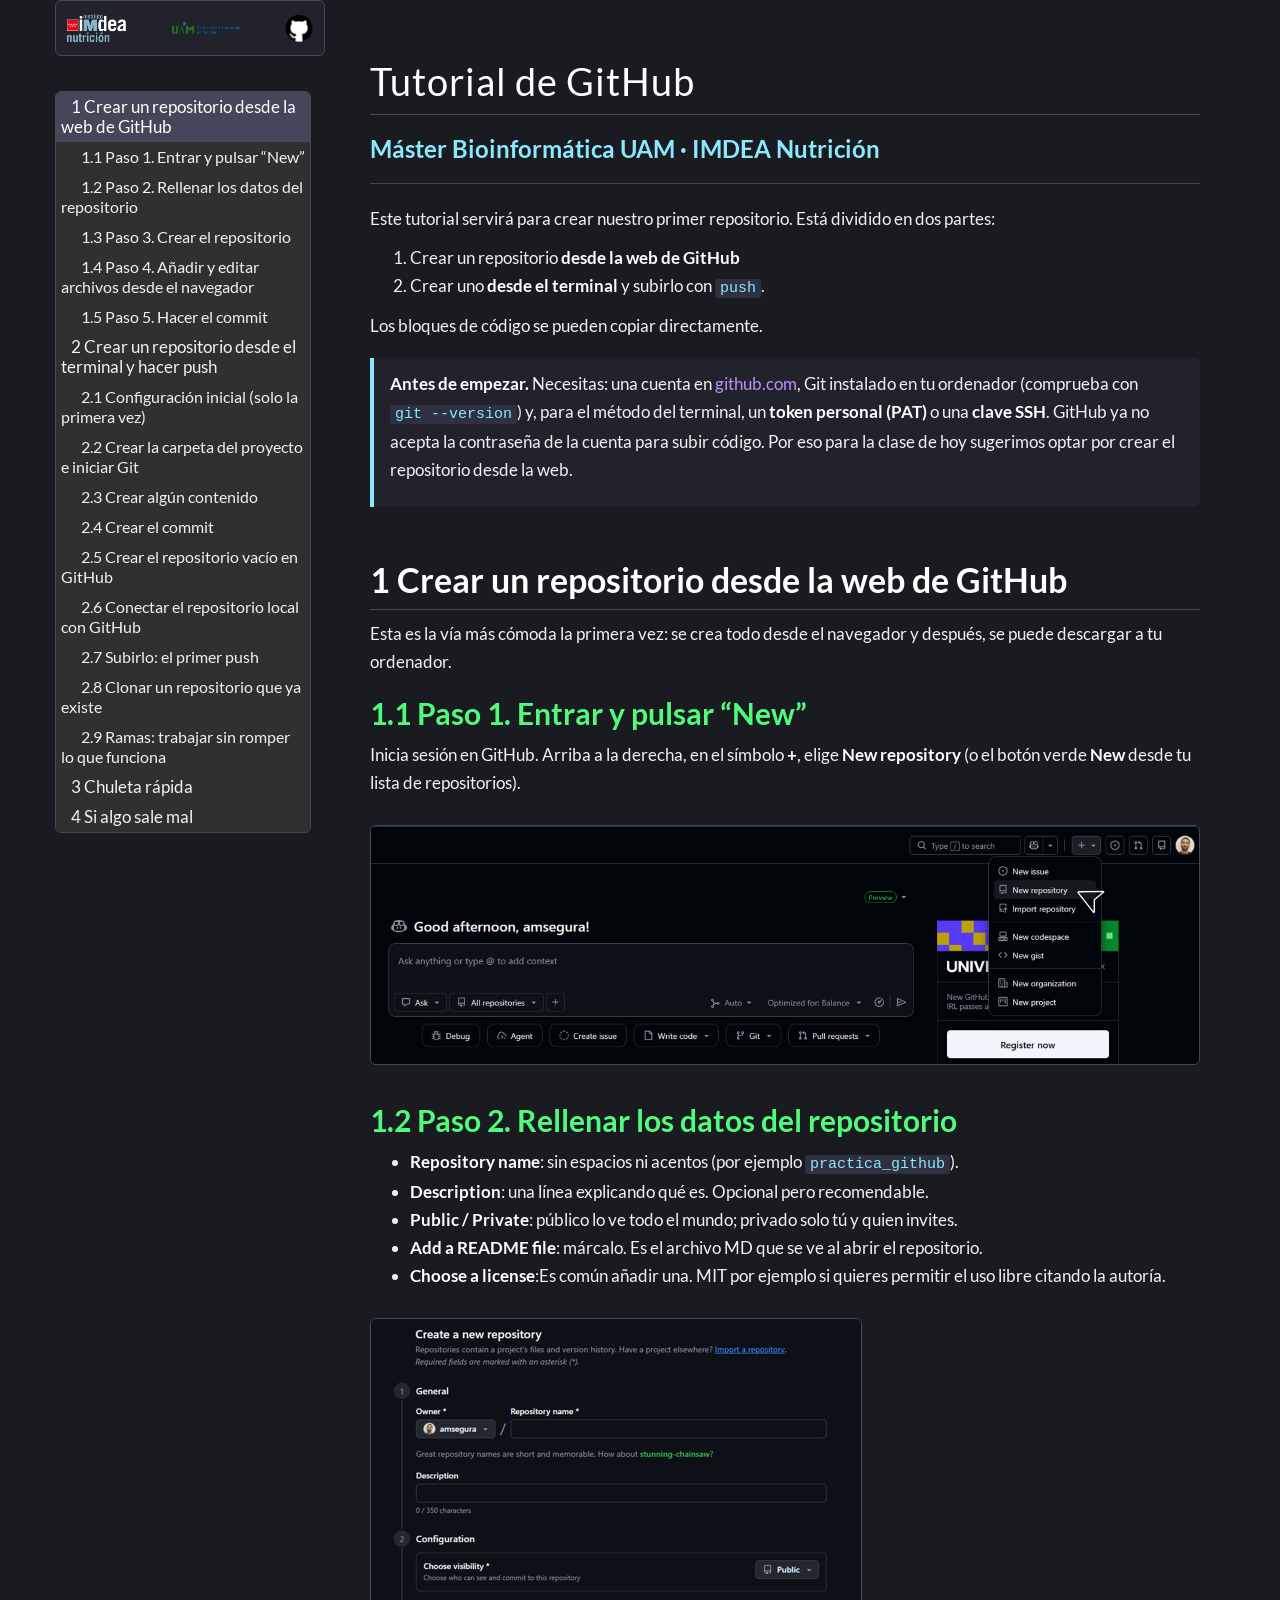
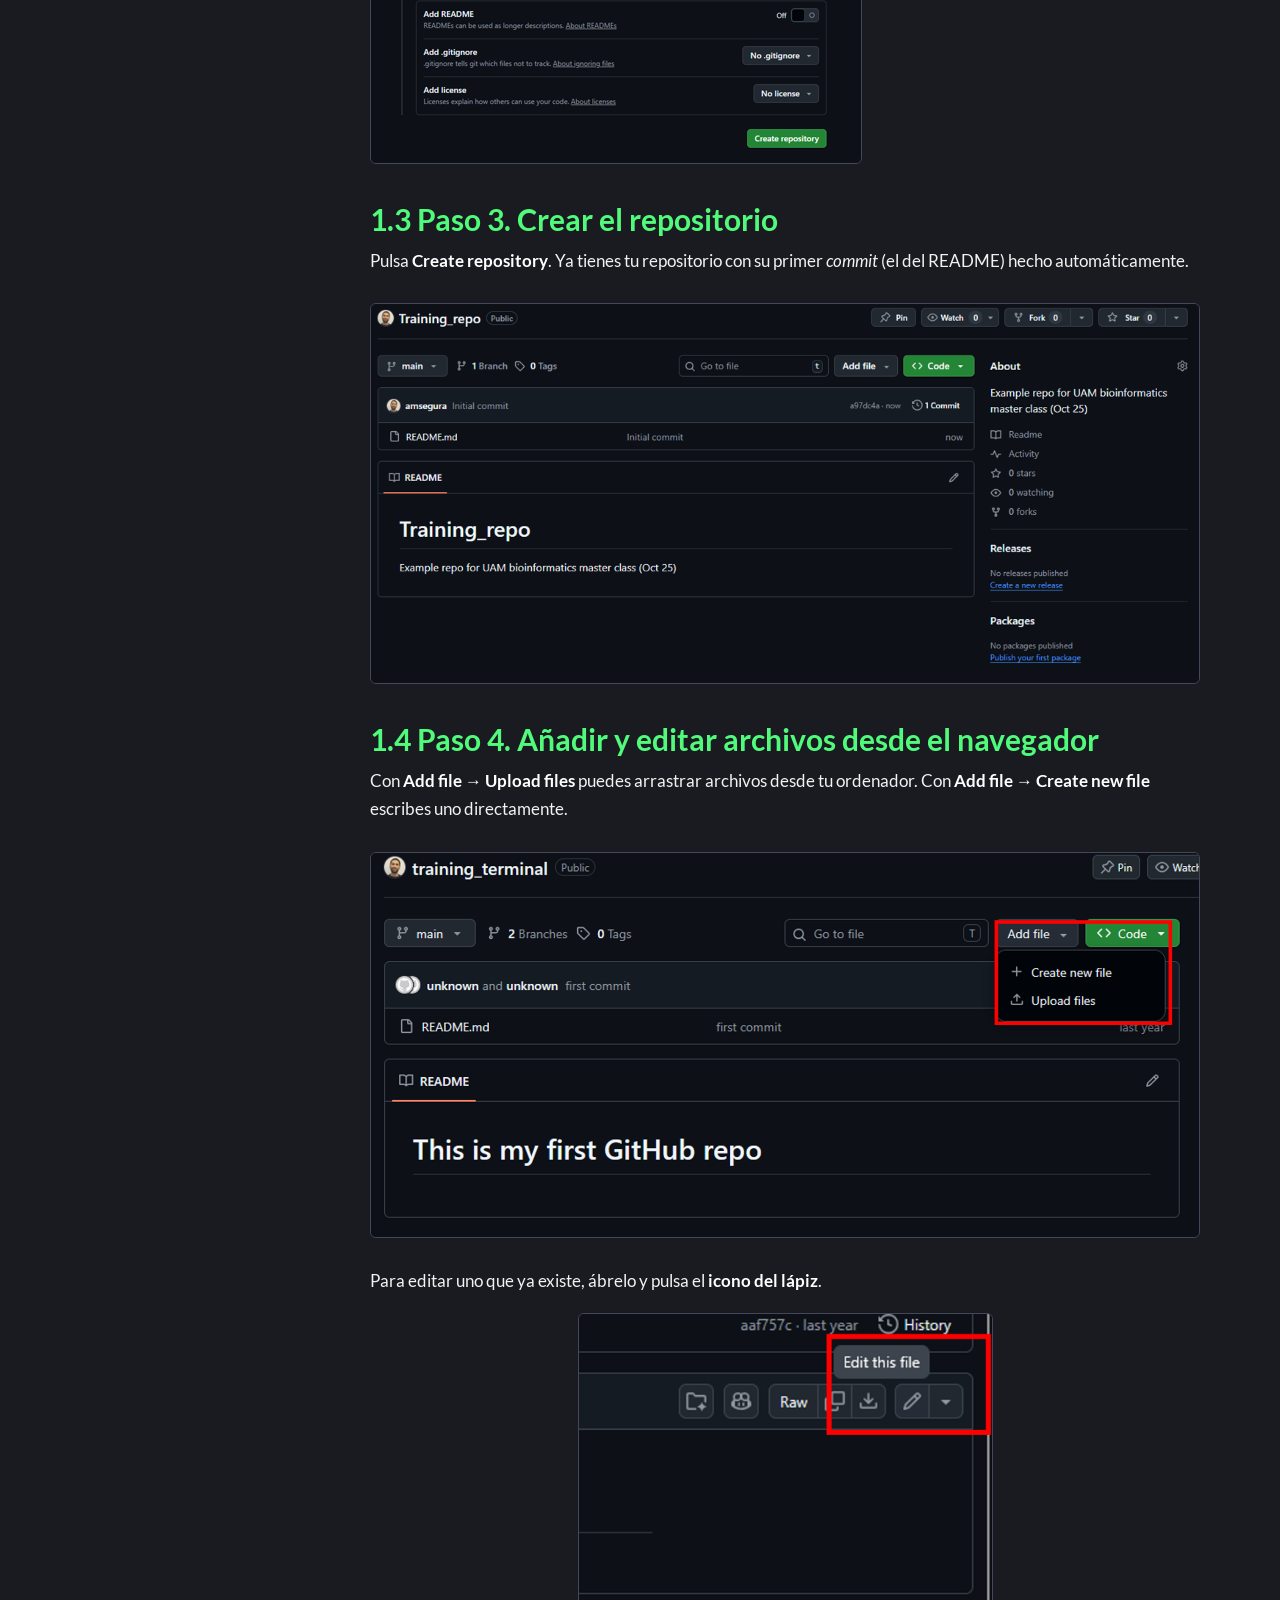
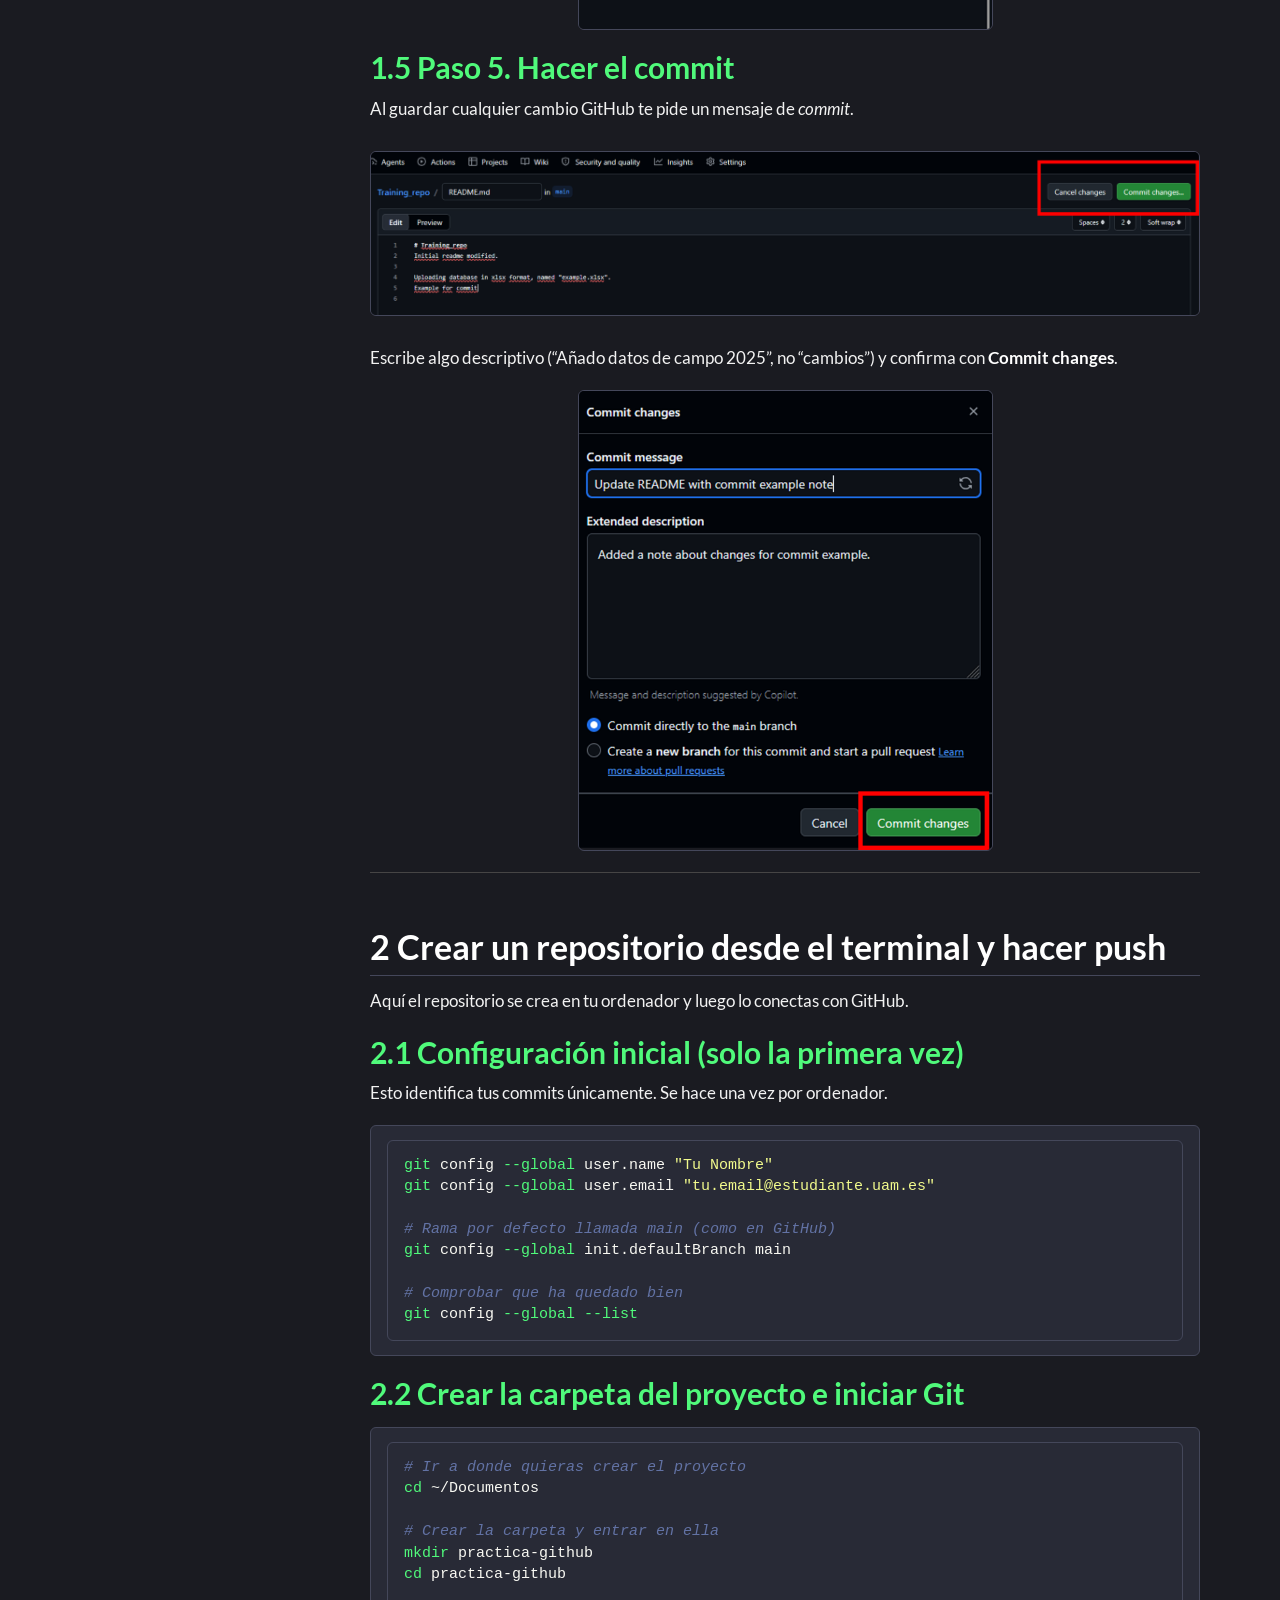
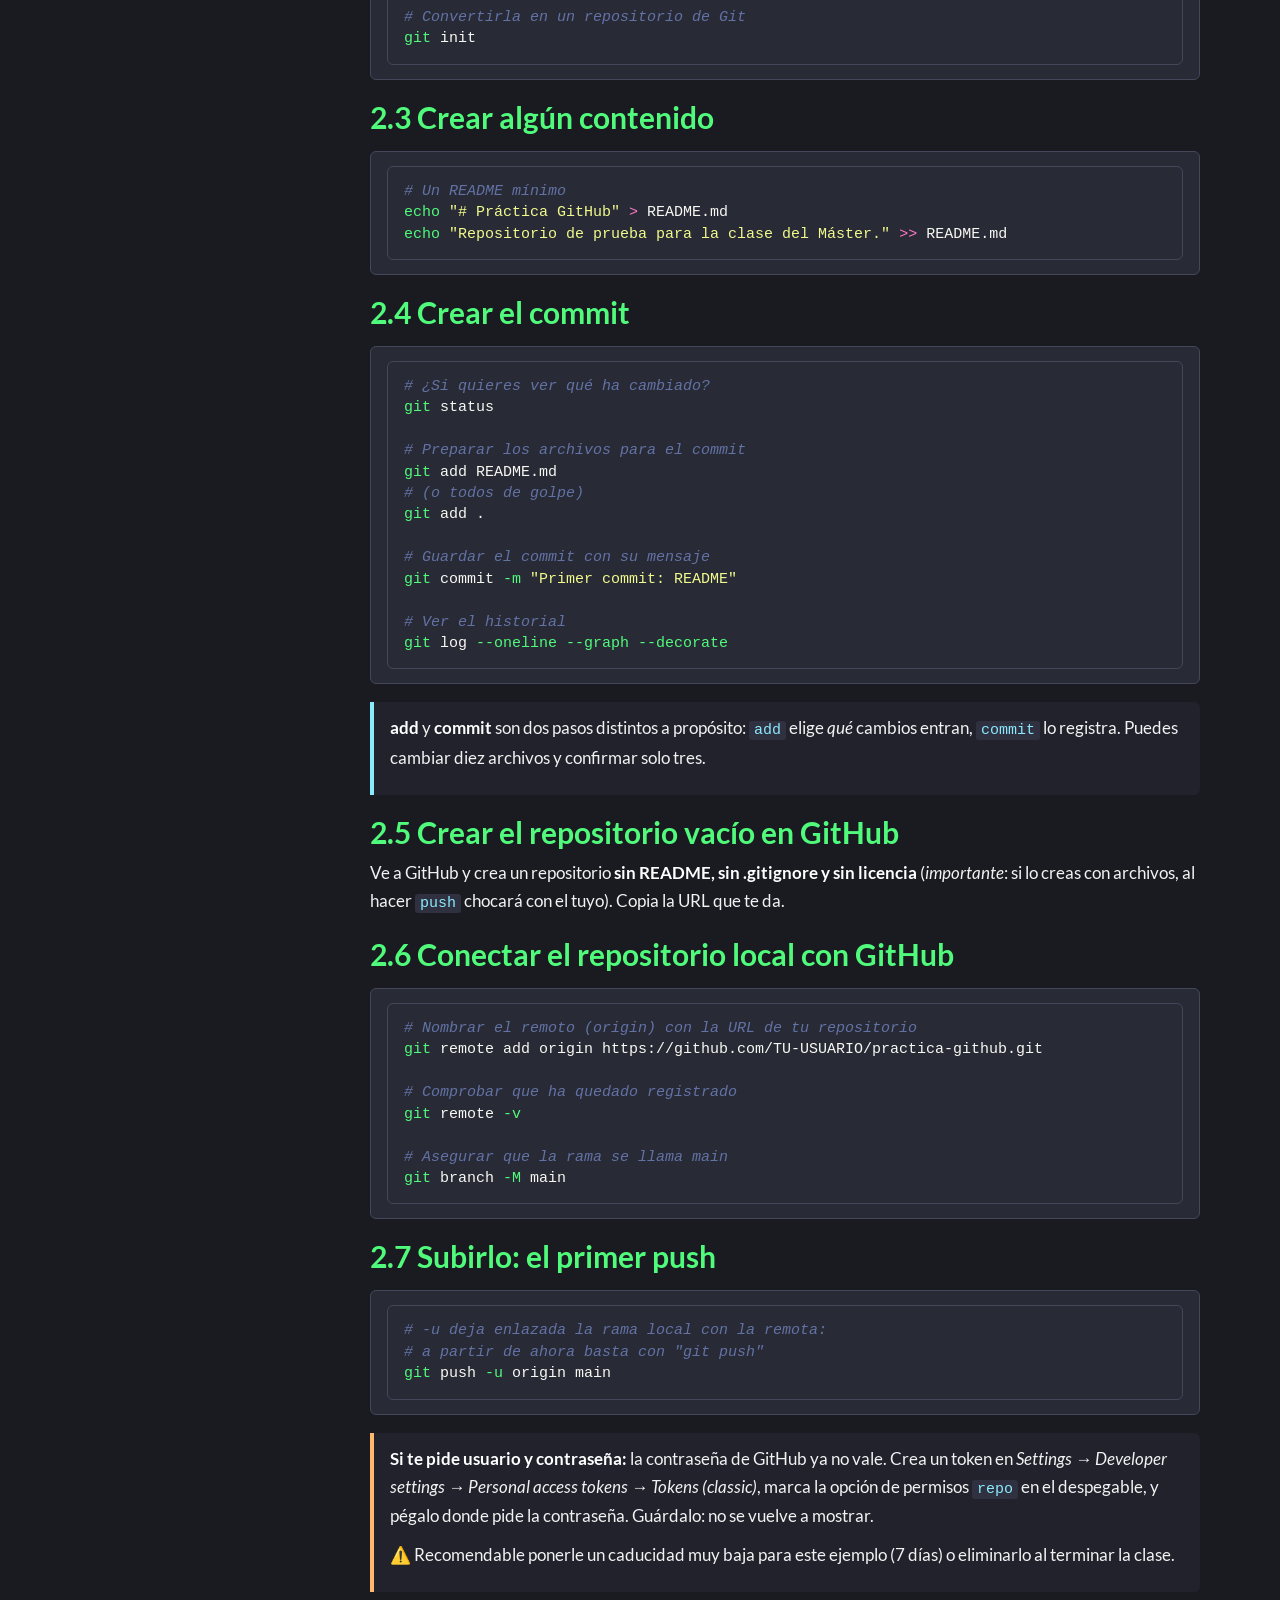
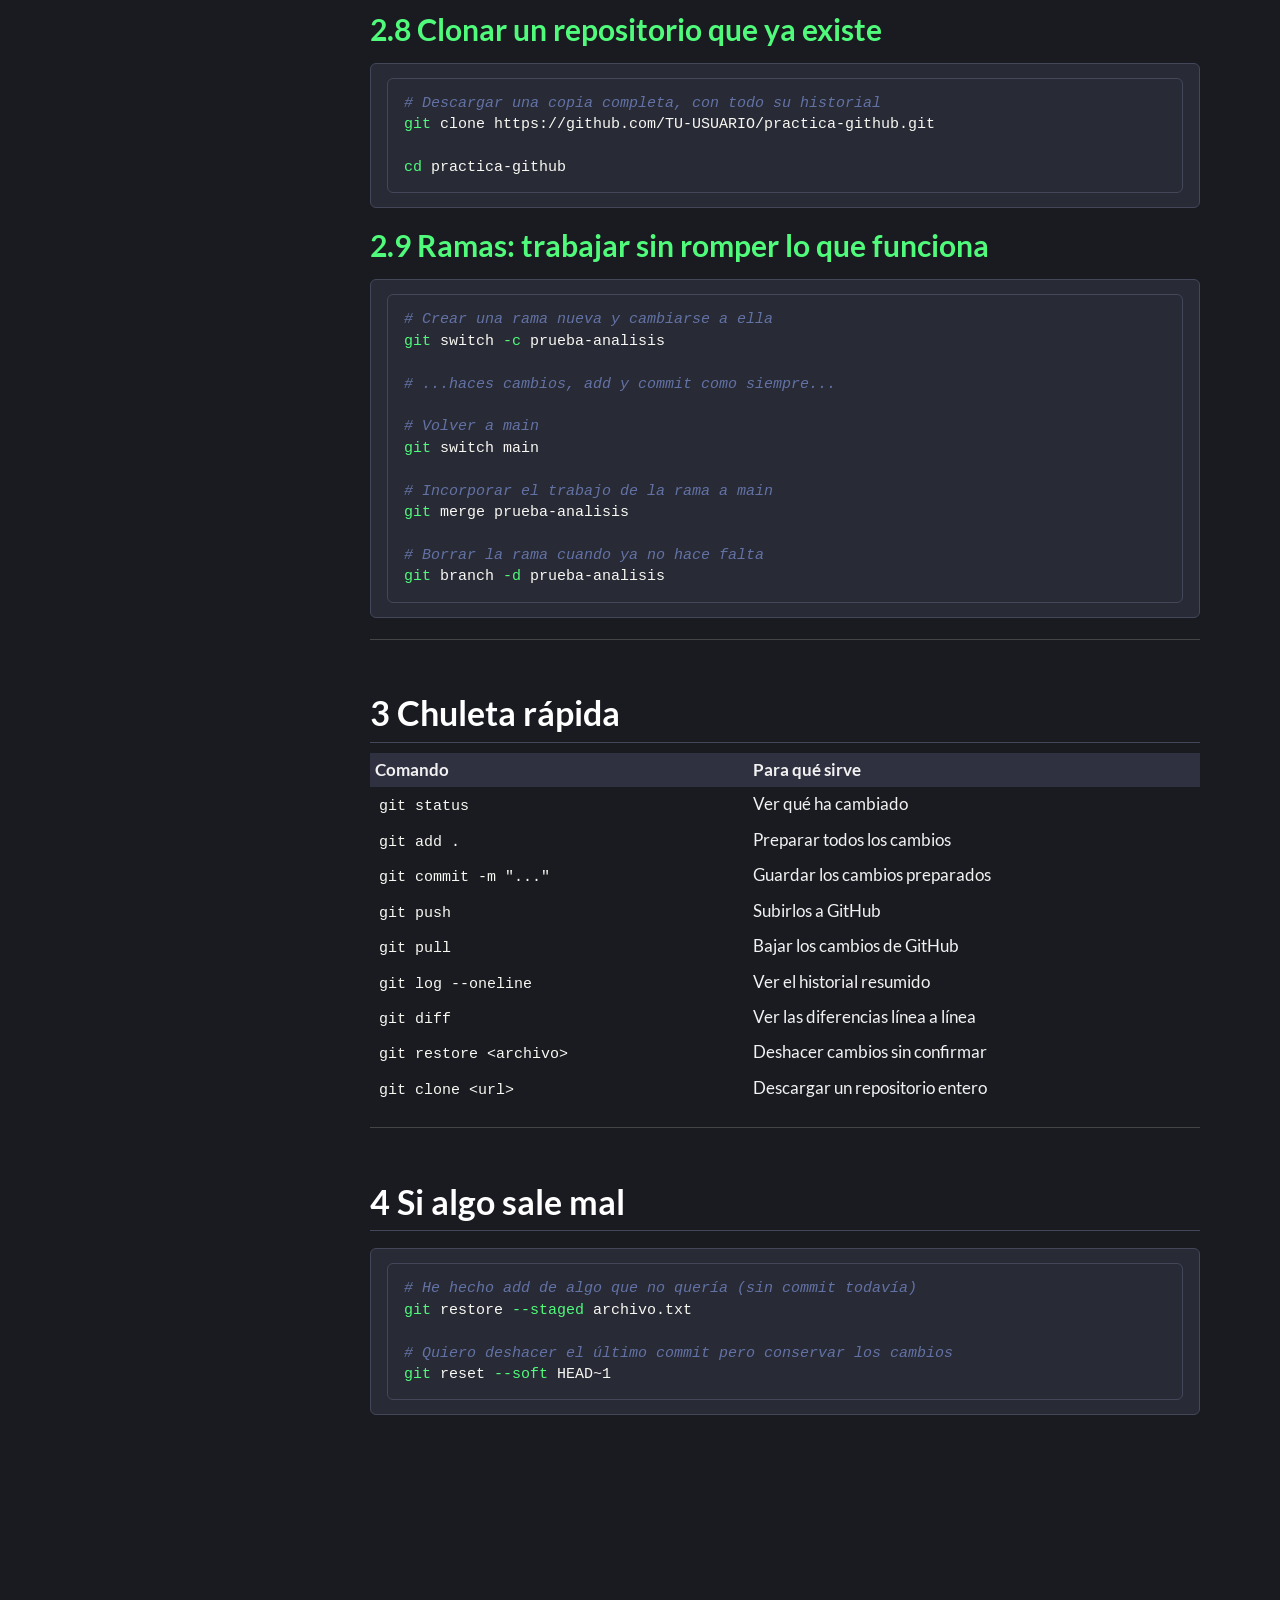
